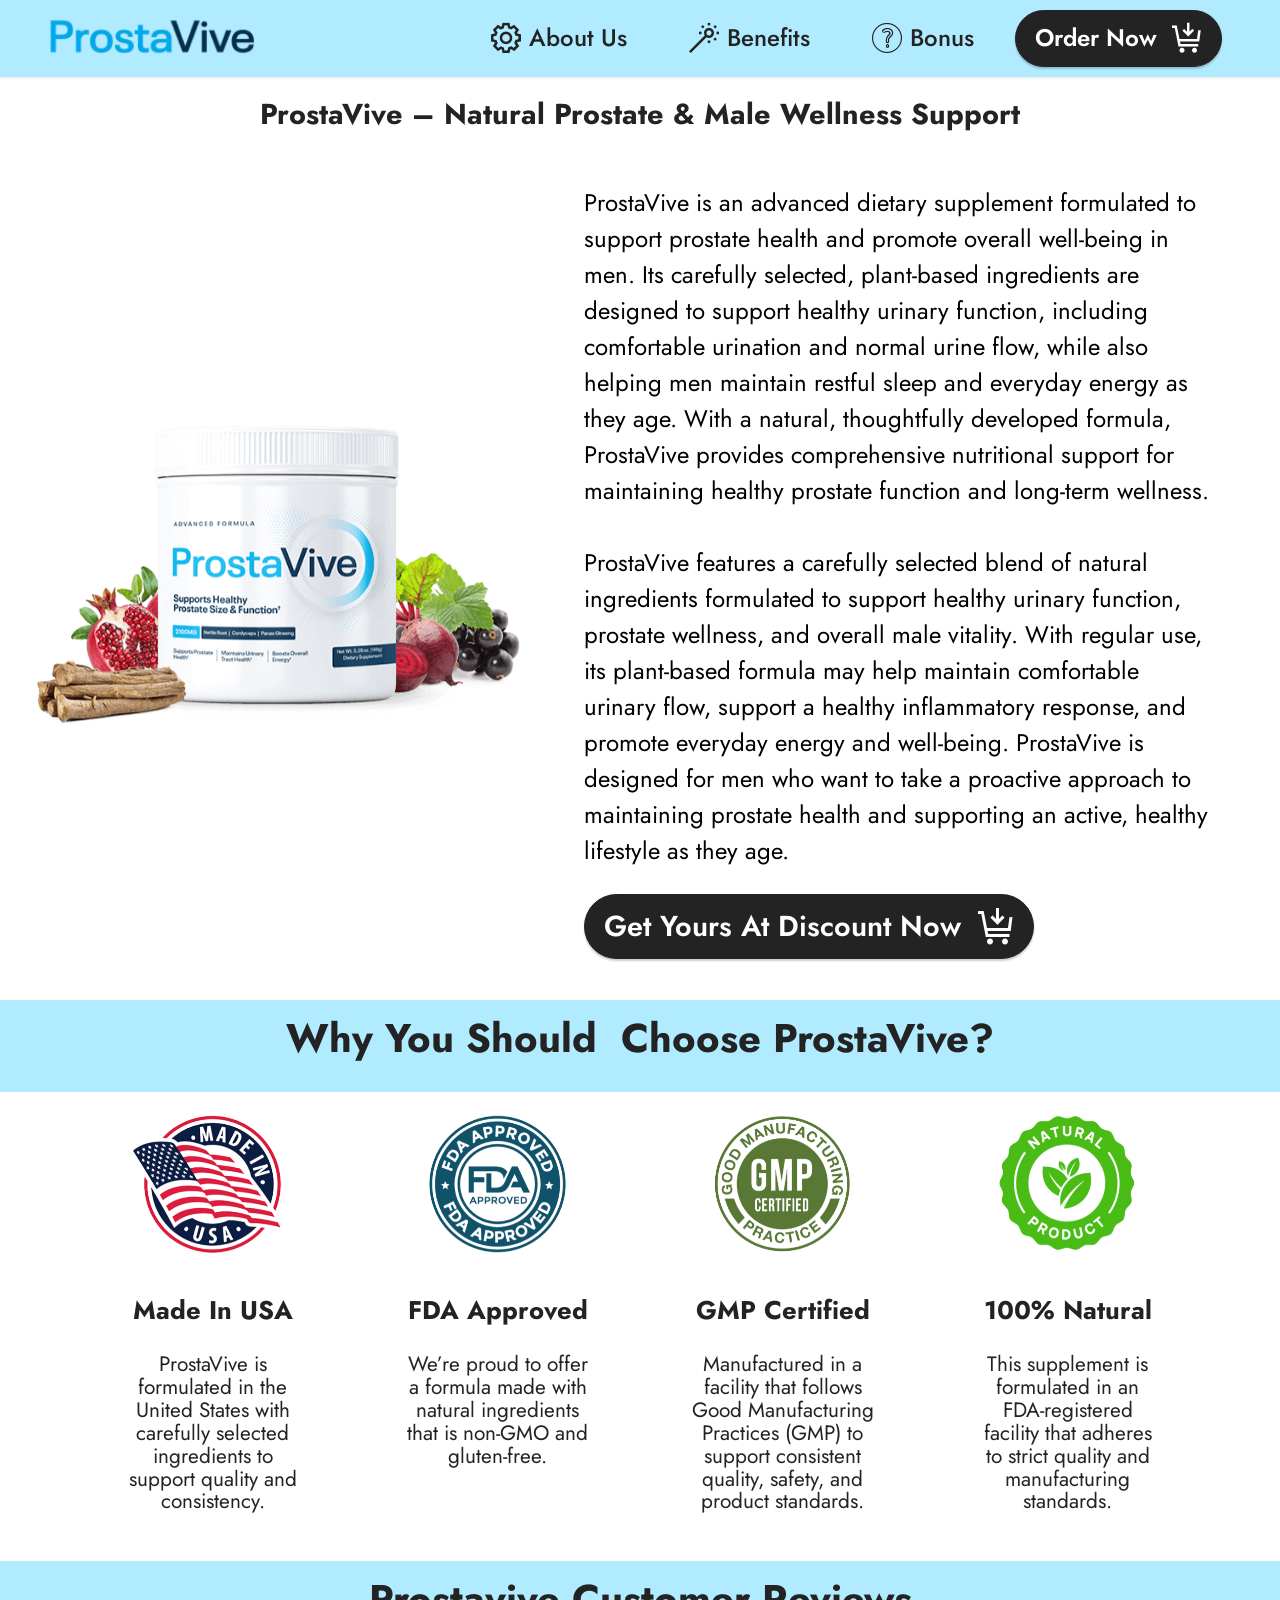
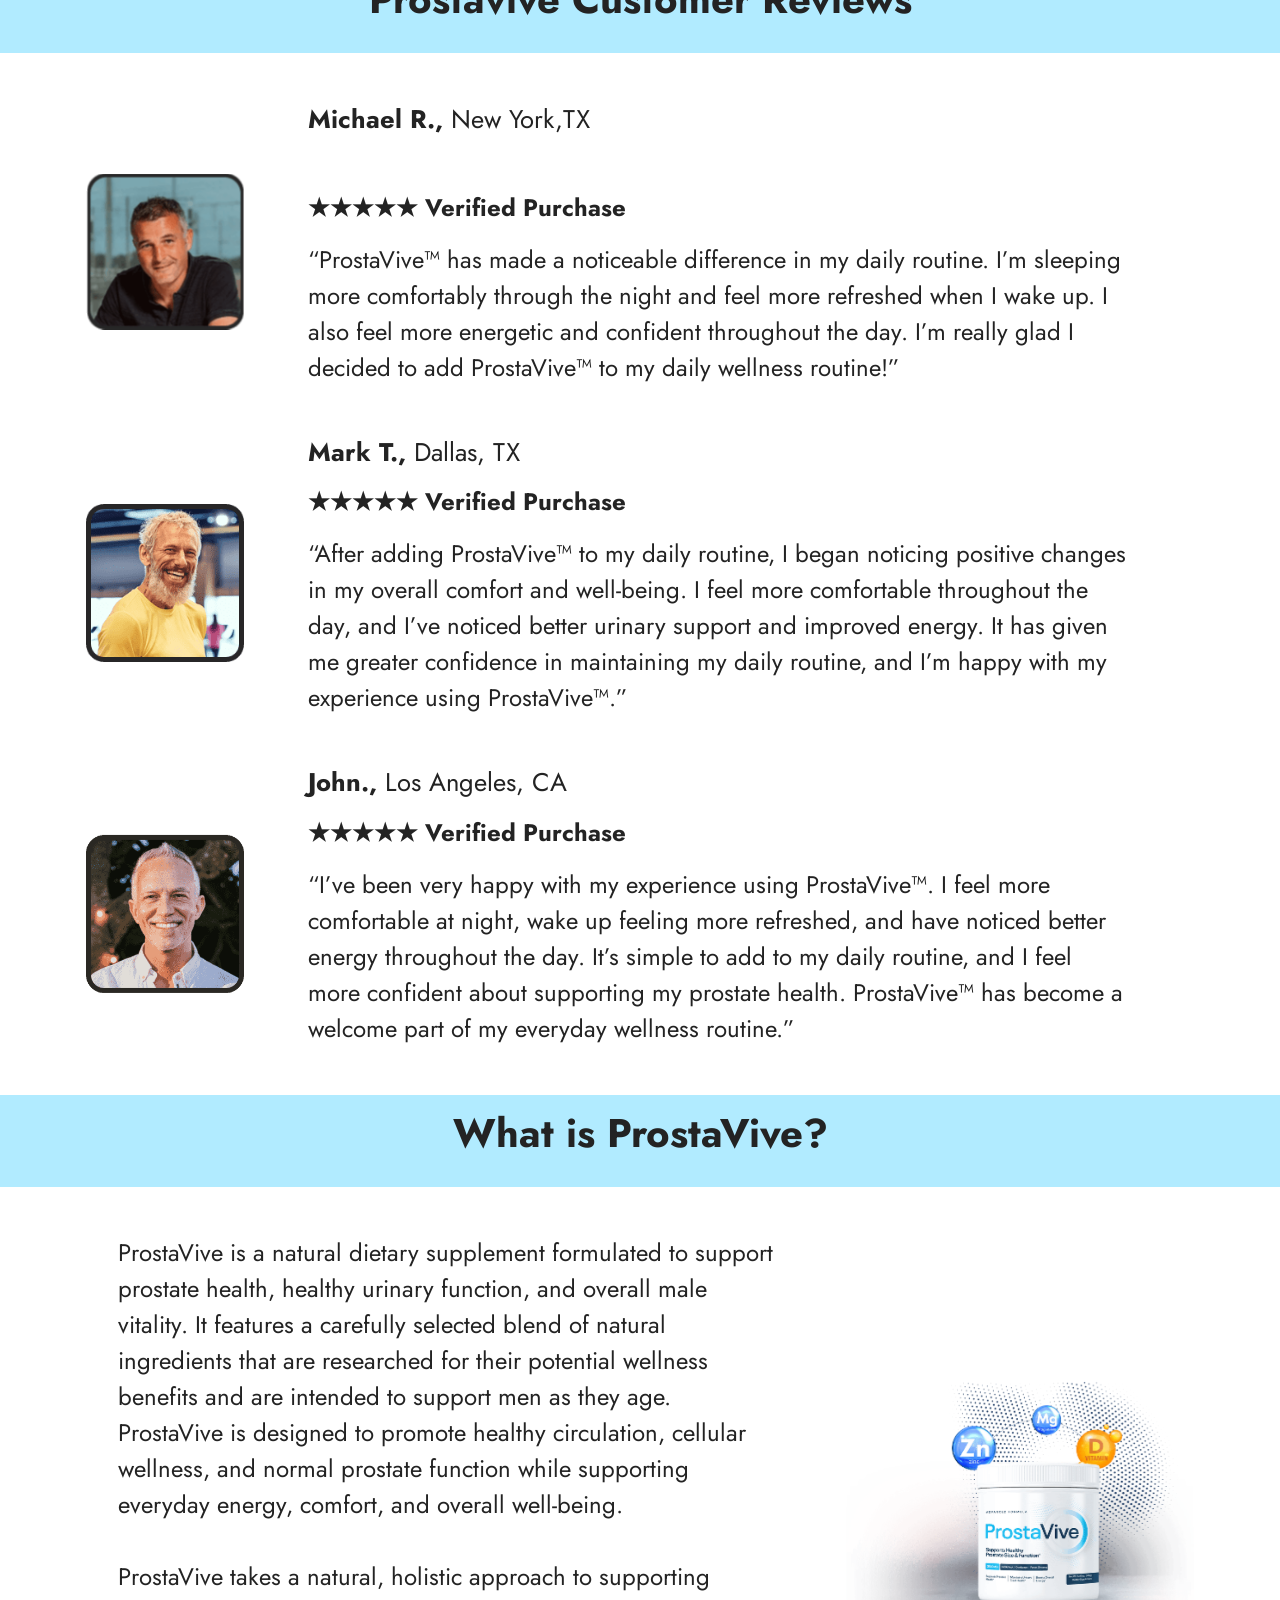
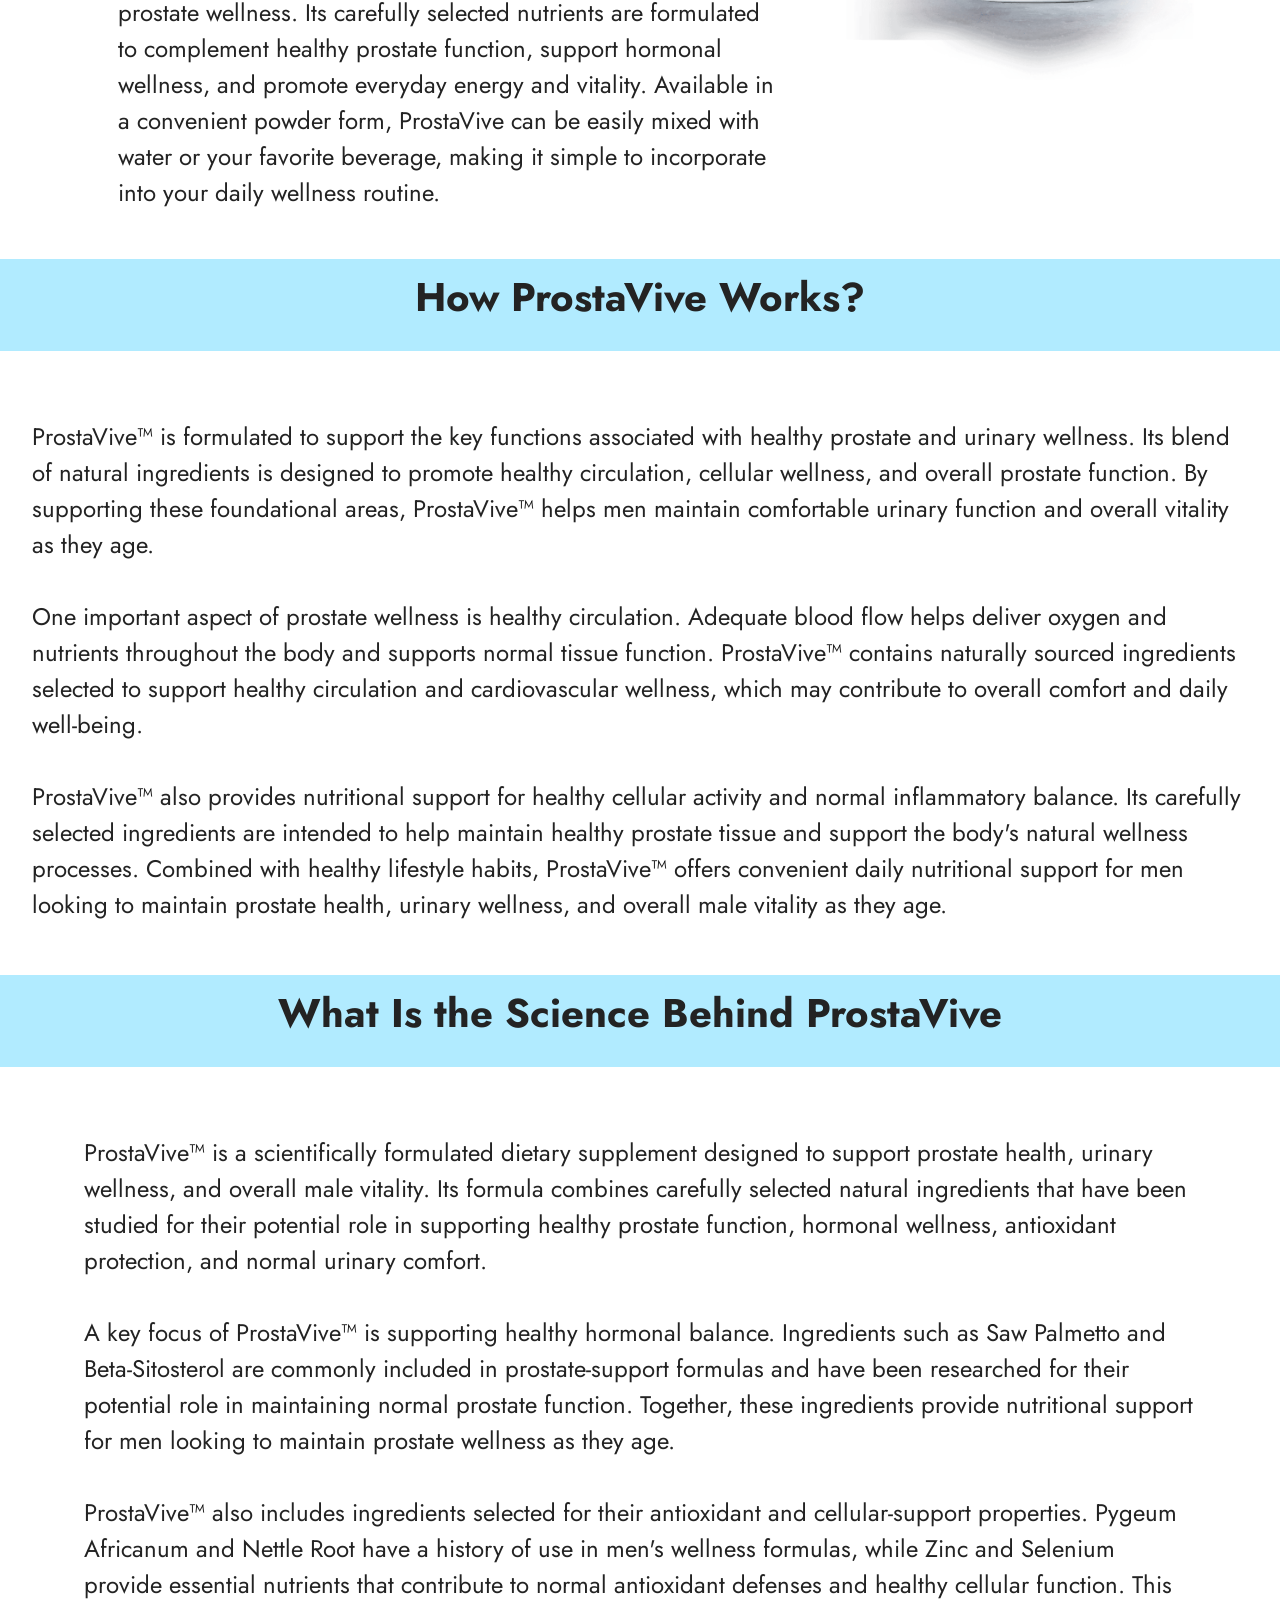
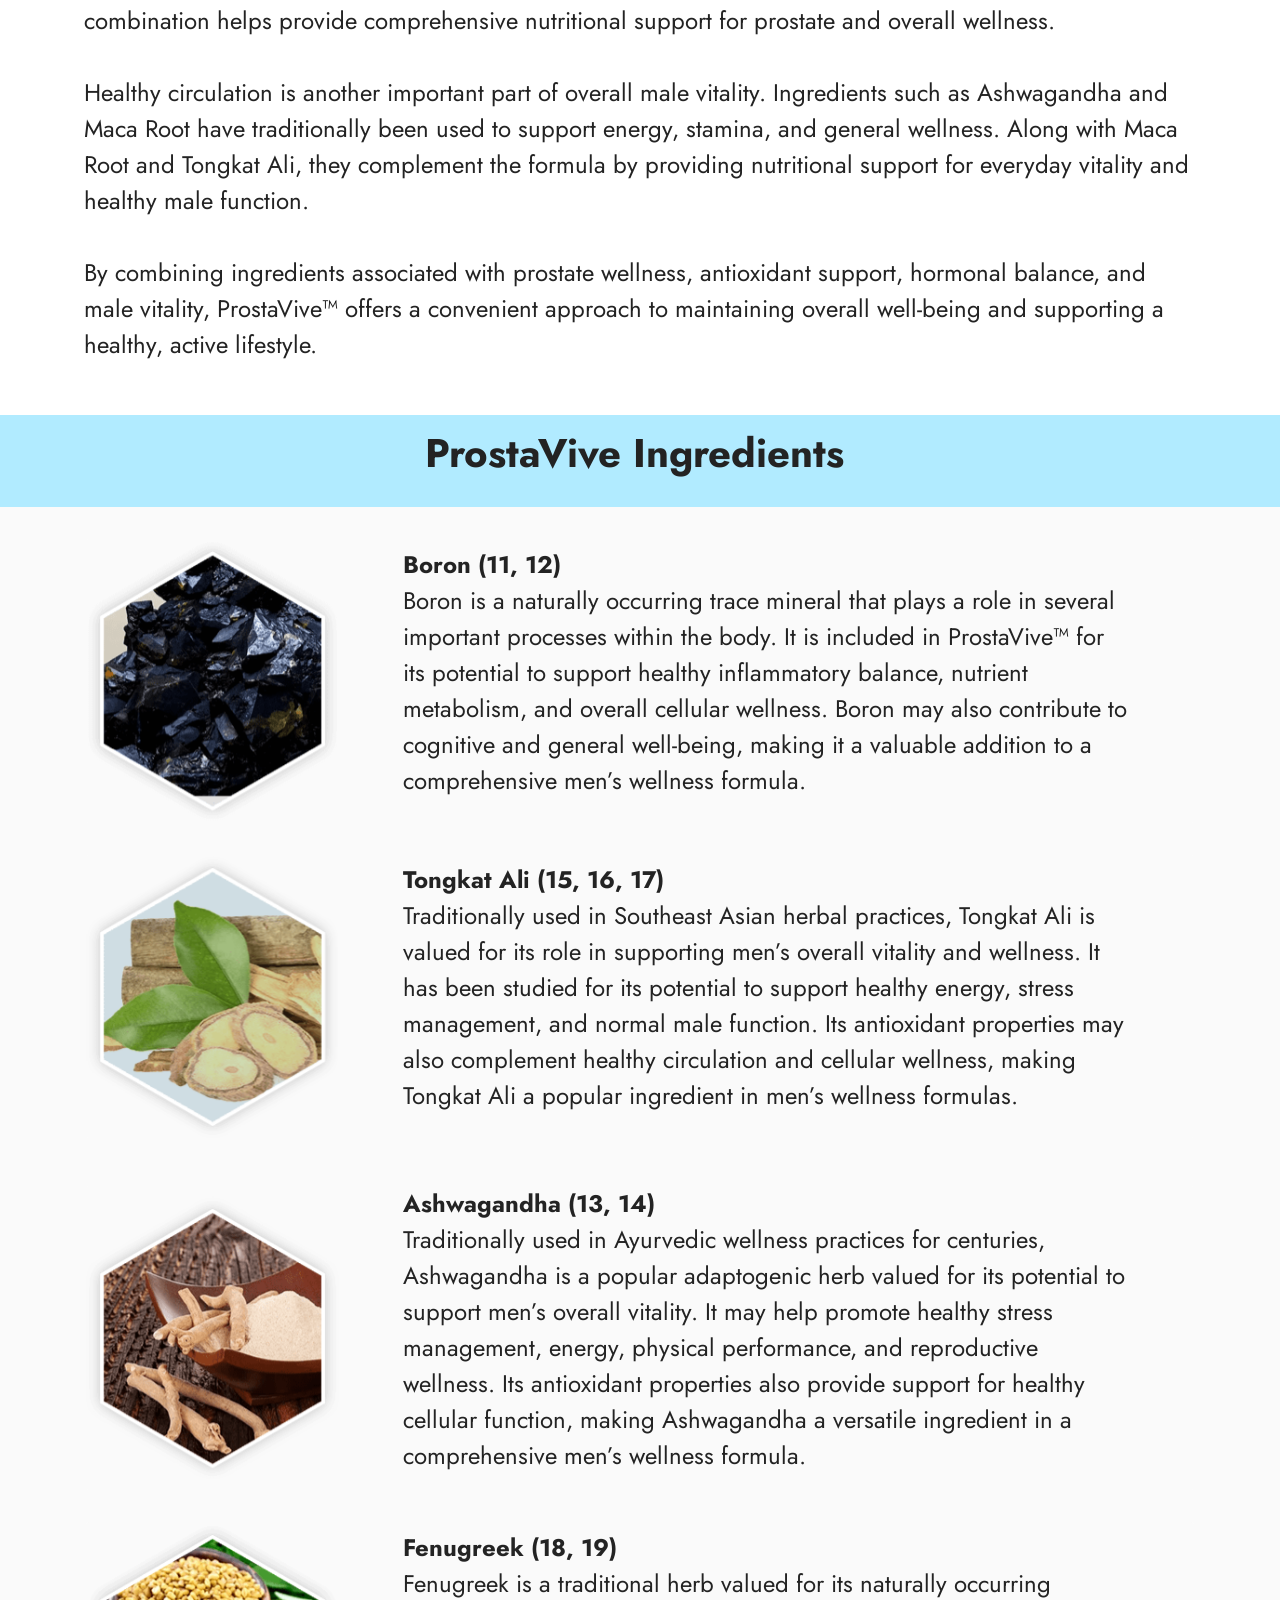
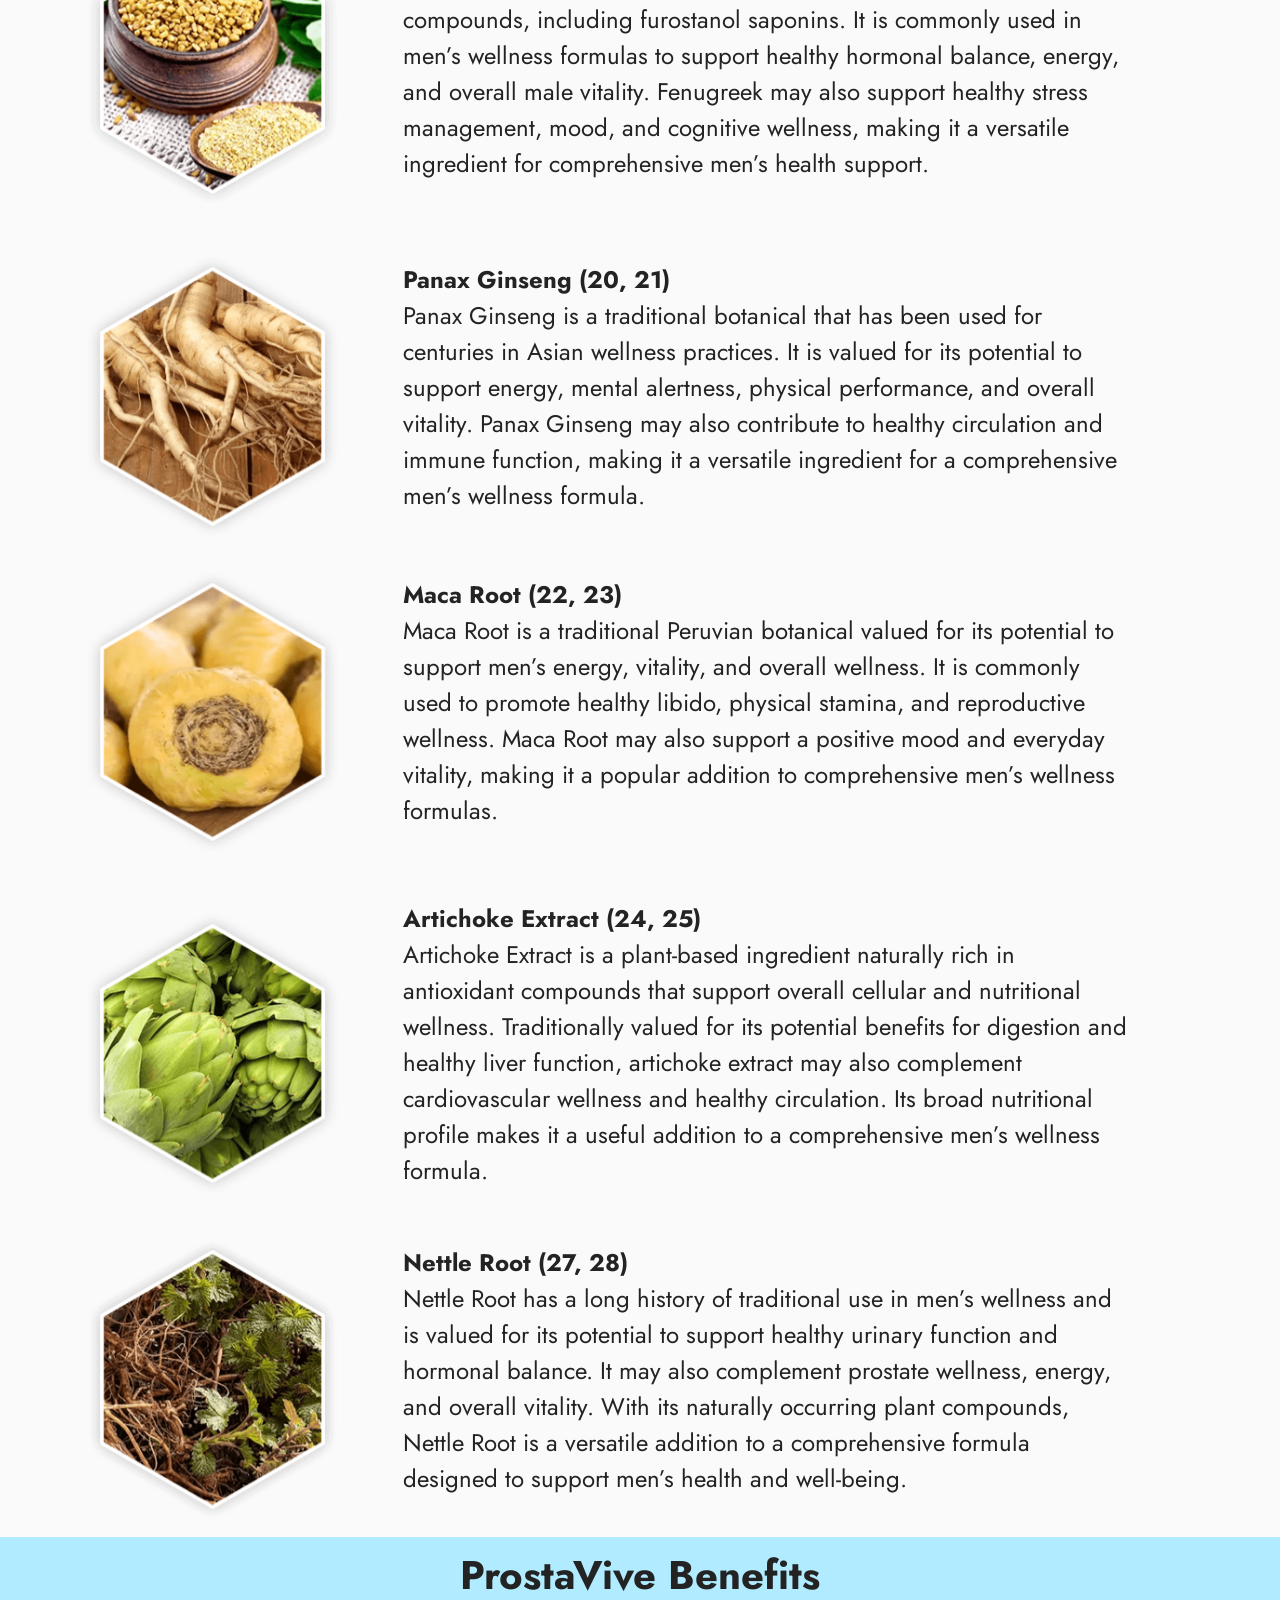
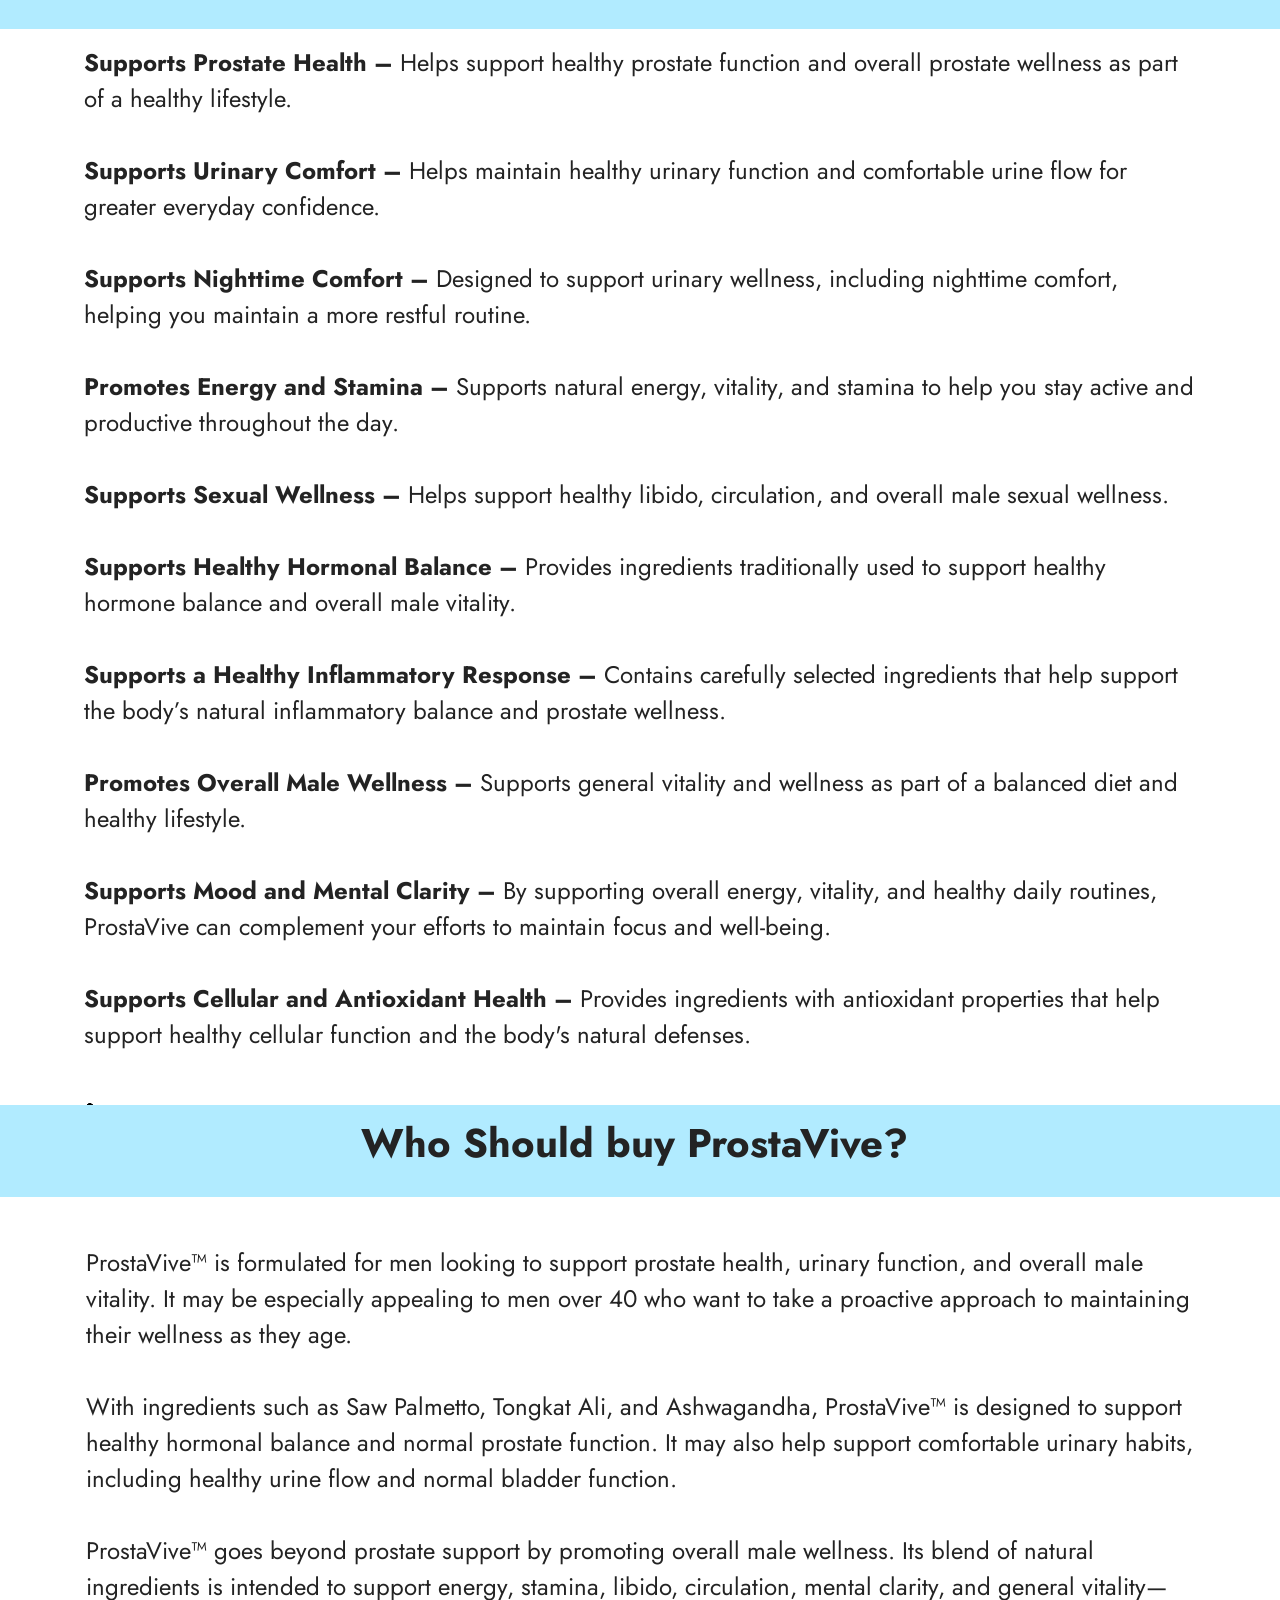
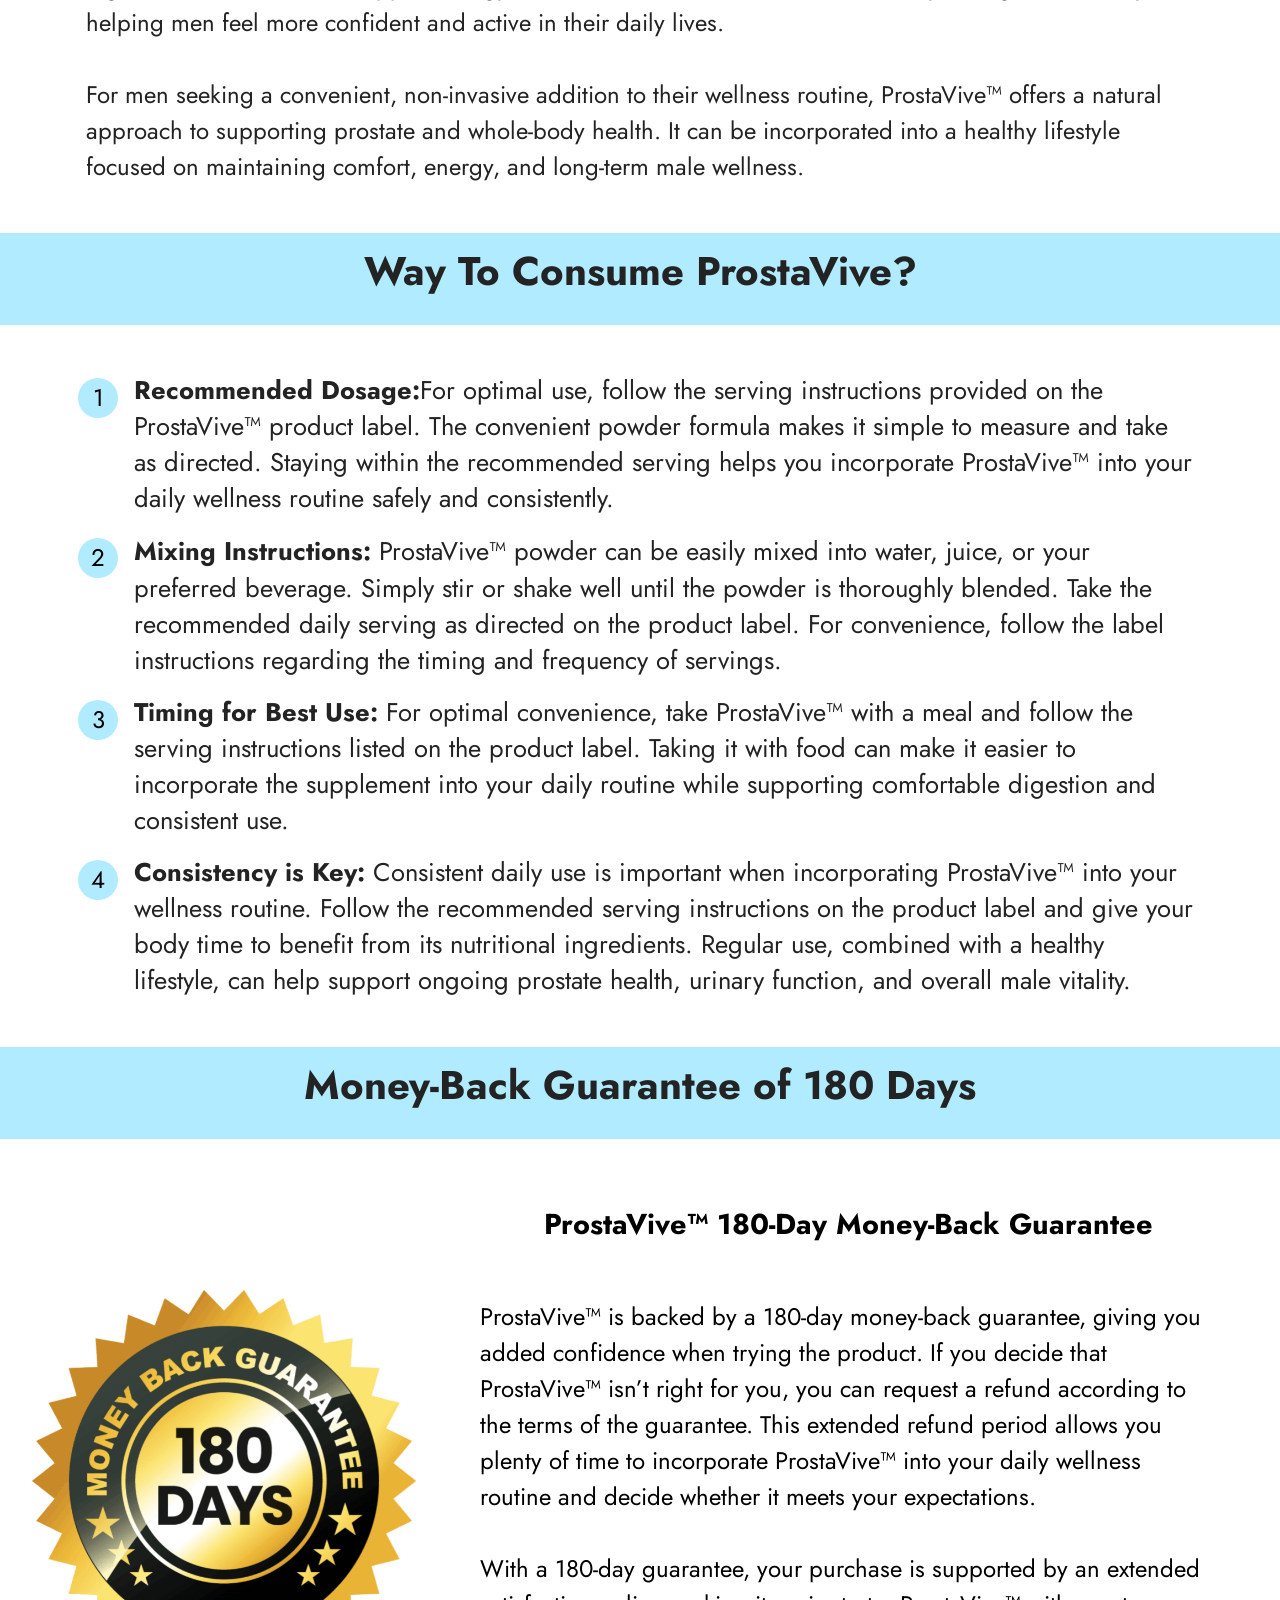
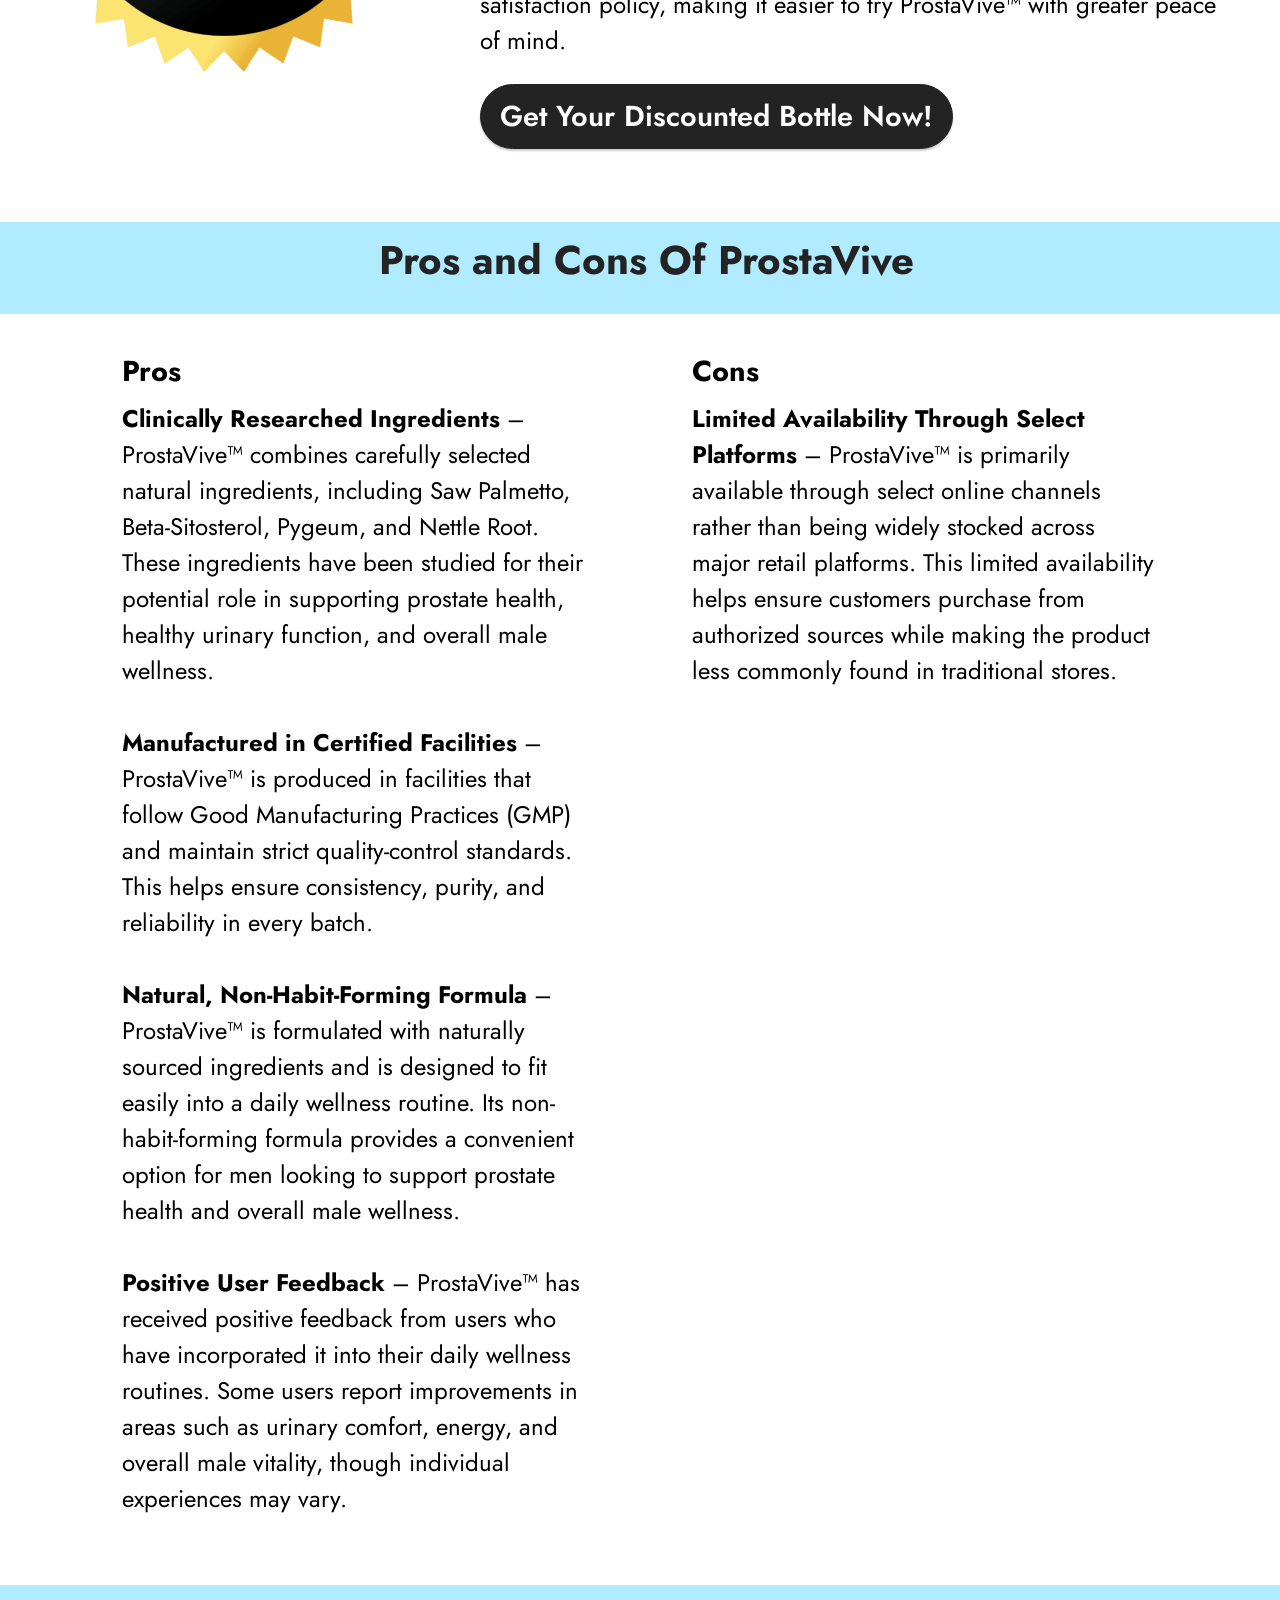
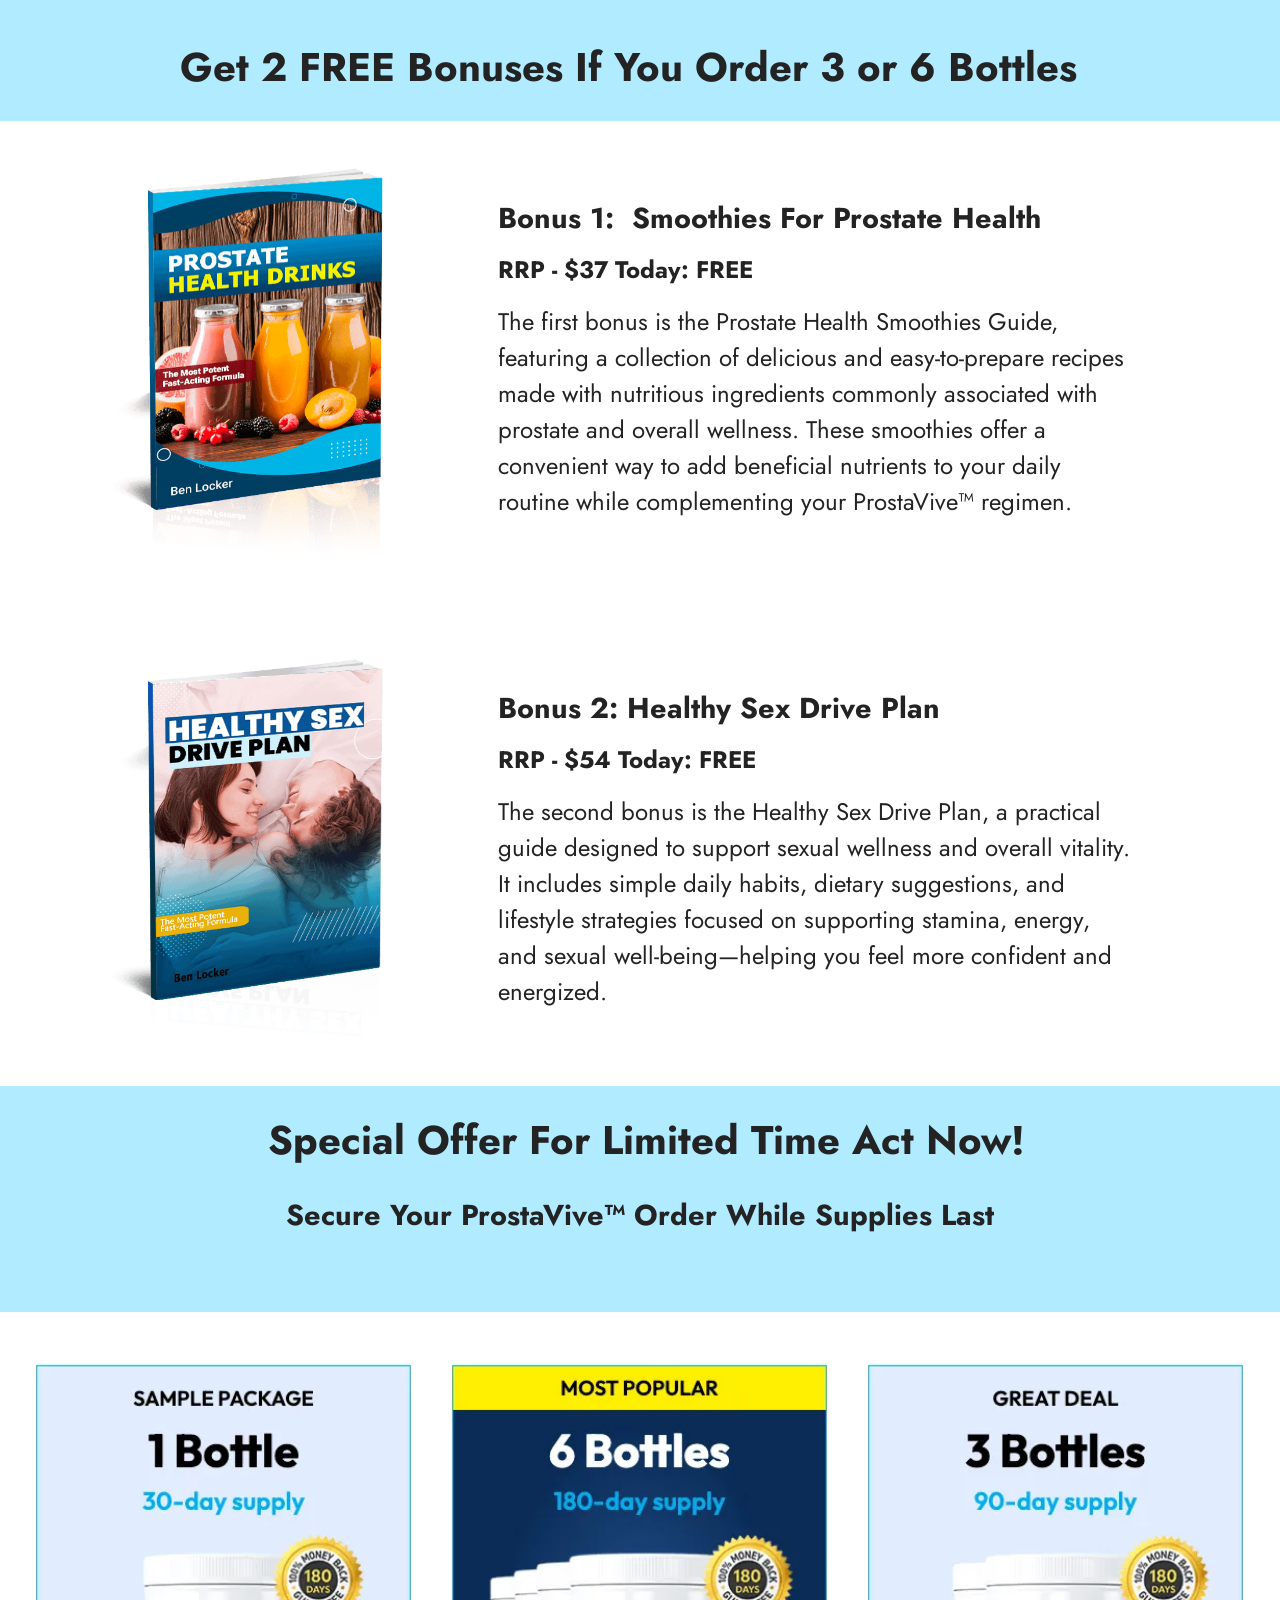
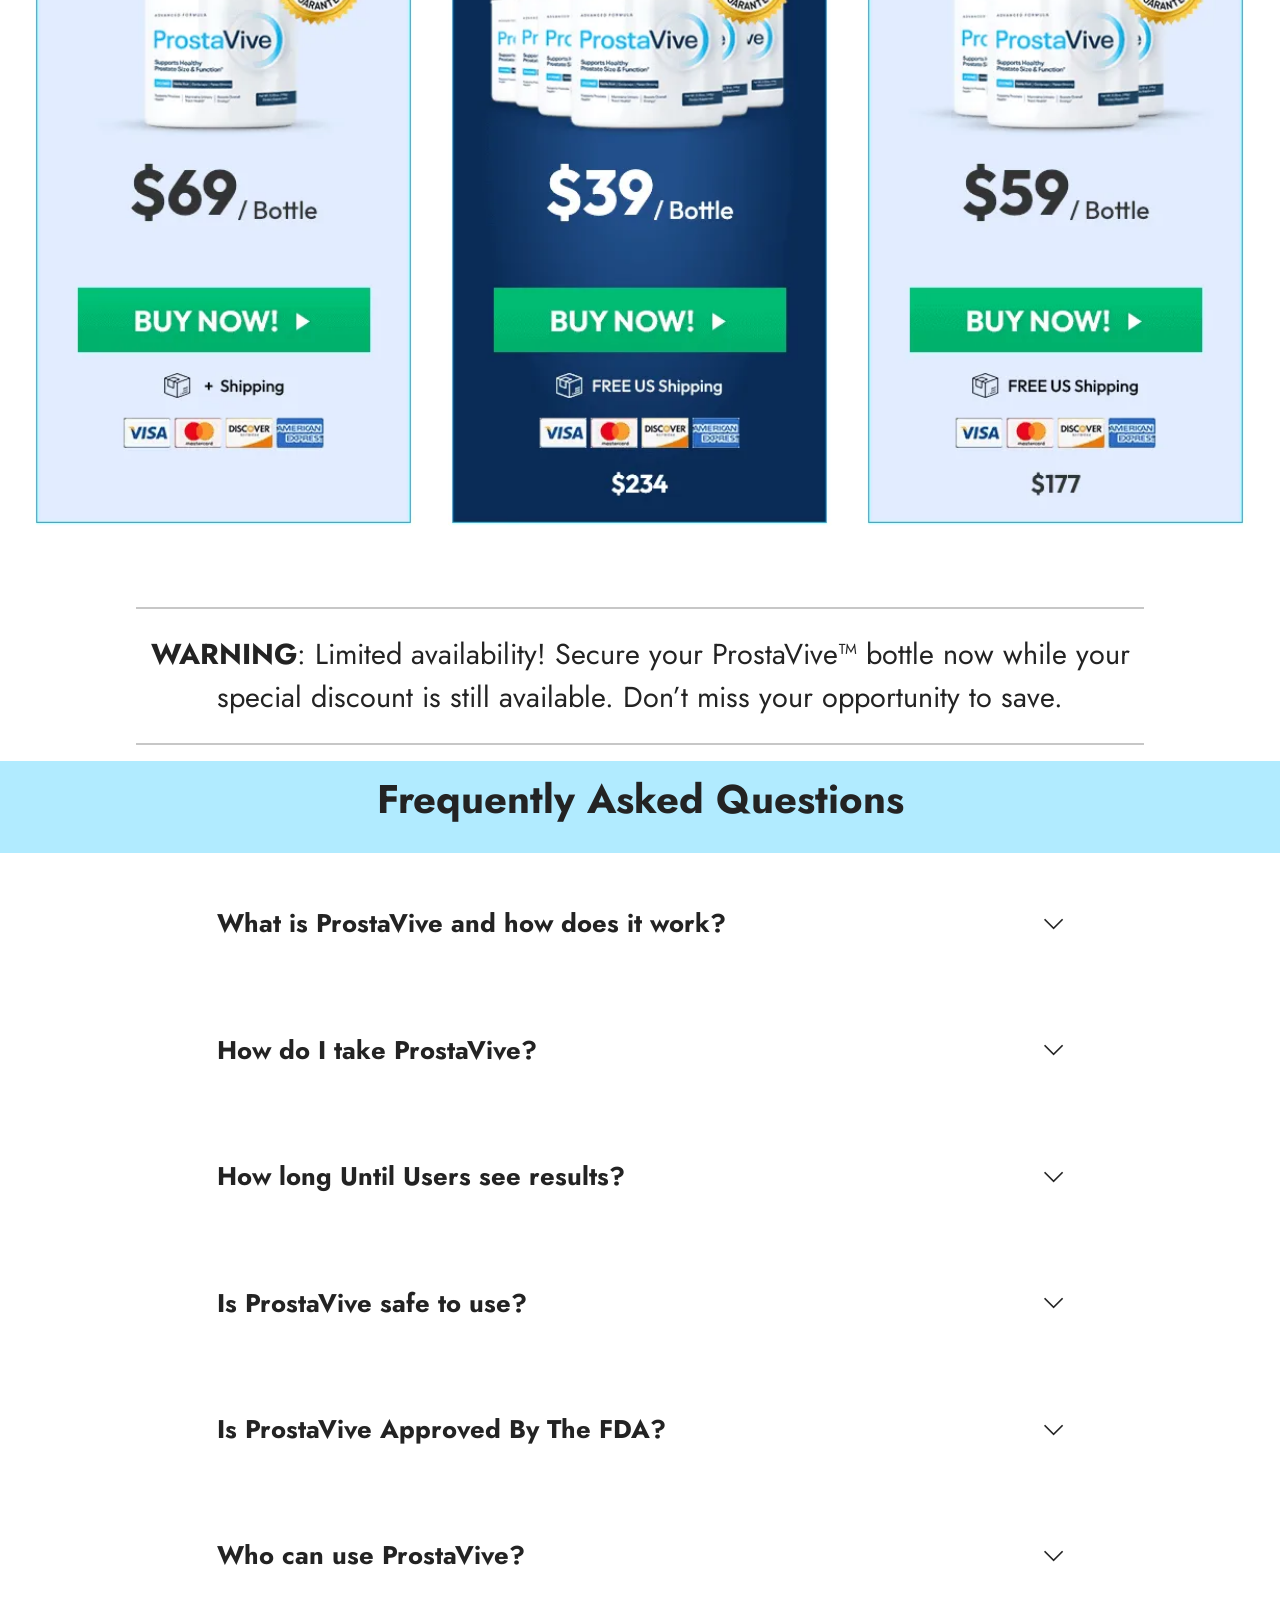
==== index.html @ 0f174936 "Update index.html" ====
<!DOCTYPE html>
<html  >
<head>
  <!-- Site made with Mobirise Website Builder v6.1.12, https://mobirise.com -->
  <meta charset="UTF-8">
  <meta http-equiv="X-UA-Compatible" content="IE=edge">
  <meta name="generator" content="Mobirise v6.1.12, mobirise.com">
  <meta name="twitter:card" content="summary_large_image"/>
  <meta name="twitter:image:src" content="assets/images/index-meta.png">
  <meta property="og:image" content="assets/images/index-meta.png">
  <meta name="twitter:title" content="Buy ProstaVive – Official Website, Price & Offer">
  <meta name="viewport" content="width=device-width, initial-scale=1, minimum-scale=1">
  <link rel="shortcut icon" href="assets/images/product12-809x693201-128x110.png" type="image/x-icon">
  <meta name="description" content="ProstaVive™ official website. Learn about ProstaVive, check the latest price, special offers, and how to order online securely.
">
  
  
  <title>"Buy ProstaVive – Official Website, Price & Offer"</title>
  <link rel="stylesheet" href="assets/web/assets/mobirise-icons2/mobirise2.css">
  <link rel="stylesheet" href="assets/web/assets/mobirise-icons/mobirise-icons.css">
  <link rel="stylesheet" href="assets/bootstrap/css/bootstrap.min.css">
  <link rel="stylesheet" href="assets/animatecss/animate.css">
  <link rel="stylesheet" href="assets/dropdown/css/style.css">
  <link rel="stylesheet" href="assets/socicon/css/styles.css">
  <link rel="stylesheet" href="assets/theme/css/style.css">
  <link rel="preload" href="https://fonts.googleapis.com/css?family=Jost:100,200,300,400,500,600,700,800,900,100i,200i,300i,400i,500i,600i,700i,800i,900i&display=swap" as="style" onload="this.onload=null;this.rel='stylesheet'">
  <noscript><link rel="stylesheet" href="https://fonts.googleapis.com/css?family=Jost:100,200,300,400,500,600,700,800,900,100i,200i,300i,400i,500i,600i,700i,800i,900i&display=swap"></noscript>
  <link rel="preload" as="style" href="assets/mobirise/css/mbr-additional.css?v=mV1SrF"><link rel="stylesheet" href="assets/mobirise/css/mbr-additional.css?v=mV1SrF" type="text/css">

  
  
  
</head>
<body>
  
  <section data-bs-version="5.1" class="menu menu1 cid-tLZhHS3VQE" once="menu" id="menu1-39">
    

    <nav class="navbar navbar-dropdown navbar-expand-lg">
        <div class="container-fluid">
            <div class="navbar-brand">
                <span class="navbar-logo">
                    
                        <a href="https://709307f1n06vftac084h366rbu.hop.clickbank.net/?&traffic_source=website&extclid=abhi135 "><img src="assets/images/logo-pv201-198x46.png" alt="Prostavive" style="height: 3rem;"></a>
                    
                </span>
                
            </div>
            <button class="navbar-toggler" type="button" data-toggle="collapse" data-bs-toggle="collapse" data-target="#navbarSupportedContent" data-bs-target="#navbarSupportedContent" aria-controls="navbarNavAltMarkup" aria-expanded="false" aria-label="Toggle navigation">
                <div class="hamburger">
                    <span></span>
                    <span></span>
                    <span></span>
                    <span></span>
                </div>
            </button>
            <div class="collapse navbar-collapse" id="navbarSupportedContent">
                <ul class="navbar-nav nav-dropdown" data-app-modern-menu="true"><li class="nav-item"><a class="nav-link link text-black text-primary display-4" href="index.html#content4-1i"><span class="mobi-mbri mobi-mbri-setting mbr-iconfont mbr-iconfont-btn"></span>
                            About Us</a></li>
                    <li class="nav-item"><a class="nav-link link text-black text-primary display-4" href="index.html#content4-28"><span class="mobi-mbri mobi-mbri-magic-stick mbr-iconfont mbr-iconfont-btn"></span>Benefits</a></li>
                    <li class="nav-item"><a class="nav-link link text-black text-primary display-4" href="index.html#team2-31"><span class="mbri-question mbr-iconfont mbr-iconfont-btn"></span>Bonus</a>
                    </li></ul>
                
                <div class="navbar-buttons mbr-section-btn"><a class="btn btn-black display-4" href="https://709307f1n06vftac084h366rbu.hop.clickbank.net/?&traffic_source=website&extclid=abhi135 "><span class="mobi-mbri mobi-mbri-cart-add mbr-iconfont mbr-iconfont-btn"></span>Order Now&nbsp;</a></div>
            </div>
        </div>
    </nav>
</section>

<section data-bs-version="5.1" class="content4 cid-uxo1n3taqj" id="content4-3u">
    

    
    
    <div class="container">
        <div class="row justify-content-center">
            <div class="title col-md-12 col-lg-12">
                <h3 class="mbr-section-title mbr-fonts-style align-center mb-4 display-5"><strong>ProstaVive – Natural Prostate &amp; Male Wellness Support</strong></h3>
                
                
            </div>
        </div>
    </div>
</section>

<section data-bs-version="5.1" class="header11 cid-tLuPqYs9AI" id="header11-1n">

    

    
    

    <div class="container-fluid">
        <div class="row justify-content-center">
            <div class="col-12 col-md-5 image-wrapper">
                <a href="https://709307f1n06vftac084h366rbu.hop.clickbank.net/?&traffic_source=website&extclid=abhi135 "><img class="w-100" src="assets/images/prostavive-574x354.webp" alt="ProstaVive Buy"></a>
            </div>
            <div class="col-12 col-md">
                <div class="text-wrapper text-center">
                    
                    <p class="mbr-text mbr-fonts-style display-4">ProstaVive is an advanced dietary supplement formulated to support prostate health and promote overall well-being in men. Its carefully selected, plant-based ingredients are designed to support healthy urinary function, including comfortable urination and normal urine flow, while also helping men maintain restful sleep and everyday energy as they age. With a natural, thoughtfully developed formula, ProstaVive provides comprehensive nutritional support for maintaining healthy prostate function and long-term wellness.<br><br>ProstaVive features a carefully selected blend of natural ingredients formulated to support healthy urinary function, prostate wellness, and overall male vitality. With regular use, its plant-based formula may help maintain comfortable urinary flow, support a healthy inflammatory response, and promote everyday energy and well-being. ProstaVive is designed for men who want to take a proactive approach to maintaining prostate health and supporting an active, healthy lifestyle as they age.<br></p>
                    <div class="mbr-section-btn mt-3"><a class="btn btn-black display-5" href="https://709307f1n06vftac084h366rbu.hop.clickbank.net/?&traffic_source=website&extclid=abhi135 "><span class="mobi-mbri mobi-mbri-cart-add mbr-iconfont mbr-iconfont-btn"></span>Get Yours At Discount Now&nbsp;</a></div>
                </div>
            </div>
        </div>
    </div>
</section>

<section data-bs-version="5.1" class="content4 cid-tLqit2o876" id="content4-1b">
    

    
    
    <div class="container-fluid">
        <div class="row justify-content-center">
            <div class="title col-md-12 col-lg-12">
                <h3 class="mbr-section-title mbr-fonts-style align-center mb-4 display-2"><strong>Why You Should&nbsp; Choose ProstaVive?</strong></h3>
                
                
            </div>
        </div>
    </div>
</section>

<section data-bs-version="5.1" class="team1 cid-tLujowtRM5" id="team1-1g">
    

    
    
    <div class="container">
        <div class="row justify-content-center">
            
            <div class="col-sm-6 col-lg-3">
                <div class="card-wrap">
                    <div class="image-wrap">
                        <img src="assets/images/made-in-usa-500x300.webp" alt="ProstaVive Buy">
                    </div>
                    <div class="content-wrap">
                        <h5 class="mbr-section-title card-title mbr-fonts-style align-center m-0 display-7">
                            <strong>Made In USA</strong></h5>
                        
                        <p class="card-text mbr-fonts-style align-center display-1"><br>ProstaVive is formulated in the United States with carefully selected ingredients to support quality and consistency.<br></p>
                        
                        
                    </div>
                </div>
            </div>

            <div class="col-sm-6 col-lg-3">
                <div class="card-wrap">
                    <div class="image-wrap">
                        <img src="assets/images/fda-500x300.webp" alt="ProstaVive Buy">
                    </div>
                    <div class="content-wrap">
                        <h5 class="mbr-section-title card-title mbr-fonts-style align-center m-0 display-7"><strong>FDA Approved</strong></h5>
                        
                        <p class="card-text mbr-fonts-style align-center display-1"><br>We’re proud to offer a formula made with natural ingredients that is non-GMO and gluten-free.<br></p>
                        
                        
                    </div>
                </div>
            </div>

            <div class="col-sm-6 col-lg-3">
                <div class="card-wrap">
                    <div class="image-wrap">
                        <img src="assets/images/gmp-certified-500x300.webp" alt="ProstaVive Buy">
                    </div>
                    <div class="content-wrap">
                        <h5 class="mbr-section-title card-title mbr-fonts-style align-center m-0 display-7"><strong>GMP Certified</strong></h5>
                        
                        <p class="card-text mbr-fonts-style align-center display-1"><br>Manufactured in a facility that follows Good Manufacturing Practices (GMP) to support consistent quality, safety, and product standards.<br></p>
                        
                        
                    </div>
                </div>
            </div>

            <div class="col-sm-6 col-lg-3">
                <div class="card-wrap">
                    <div class="image-wrap">
                        <img src="assets/images/natural-product-500x300.webp" alt="ProstaVive Buy">
                    </div>
                    <div class="content-wrap">
                        <h5 class="mbr-section-title card-title mbr-fonts-style align-center m-0 display-7"><strong>100% Natural</strong></h5>
                        
                        <p class="card-text mbr-fonts-style align-center display-1"><br>This supplement is formulated in an FDA-registered facility that adheres to strict quality and manufacturing standards.<br></p>
                        
                        
                    </div>
                </div>
            </div>
        </div>
    </div>
</section>

<section data-bs-version="5.1" class="content4 cid-uZjs0a9Edd" id="content4-4e">
    

    
    
    <div class="container-fluid">
        <div class="row justify-content-center">
            <div class="title col-md-12 col-lg-10">
                <h3 class="mbr-section-title mbr-fonts-style align-center mb-4 display-2"><strong>Prostavive Customer Reviews</strong></h3>
                
                
            </div>
        </div>
    </div>
</section>

<section data-bs-version="5.1" class="team2 cid-uZjs1mJ0U6" xmlns="http://www.w3.org/1999/html" id="team2-4f">
    

    
    
    <div class="container">
        <div class="item features-image">
            <div class="item-wrapper">
                <div class="row align-items-center">
                    <div class="col-12 col-md-2">
                        <div class="image-wrapper">
                            <img src="assets/images/red-boost-reviews-by-brain-b-2-167x165.webp" alt="ProstaVive_Customer_Reviews">
                        </div>
                    </div>
                    <div class="col-12 col-md">
                        <div class="card-box">
                            <h5 class="card-title mbr-fonts-style m-0 mb-3 display-7"><strong>Michael R., </strong>New York,TX<div><strong><br></strong></div></h5>
                            <h6 class="card-subtitle mbr-fonts-style mb-3 display-4"><strong>★★★★★ Verified Purchase</strong></h6>
                            <p class="mbr-text mbr-fonts-style display-4">“ProstaVive™ has made a noticeable difference in my daily routine. I’m sleeping more comfortably through the night and feel more refreshed when I wake up. I also feel more energetic and confident throughout the day. I’m really glad I decided to add ProstaVive™ to my daily wellness routine!”<br></p>
                            
                        </div>
                    </div>
                </div>
            </div>
        </div>
        <div class="item features-image">
            <div class="item-wrapper">
                <div class="row align-items-center">
                    <div class="col-12 col-md-2">
                        <div class="image-wrapper">
                            <a href="https://7ece9gn7x7sxb6dovc2d8afx7p.hop.clickbank.net/"><img src="assets/images/prostavive-customer-reviews-192x192.webp" alt="ProstaVive_Customer_Reviews_1"></a>
                        </div>
                    </div>
                    <div class="col-12 col-md">
                        <div class="card-box">
                            <h5 class="card-title mbr-fonts-style m-0 mb-3 display-7"><strong>Mark T., </strong>Dallas, TX&nbsp;</h5>
                            <h6 class="card-subtitle mbr-fonts-style mb-3 display-4"><strong>★★★★★ Verified Purchase</strong></h6>
                            <p class="mbr-text mbr-fonts-style display-4">“After adding ProstaVive™ to my daily routine, I began noticing positive changes in my overall comfort and well-being. I feel more comfortable throughout the day, and I’ve noticed better urinary support and improved energy. It has given me greater confidence in maintaining my daily routine, and I’m happy with my experience using ProstaVive™.”<br></p>
                            
                        </div>
                    </div>
                </div>
            </div>
        </div>
        <div class="item features-image">
            <div class="item-wrapper">
                <div class="row align-items-center">
                    <div class="col-12 col-md-2">
                        <div class="image-wrapper">
                            <img src="assets/images/prostavive-reviews-288x288.webp" alt="ProstaVive_Customer_Reviews3">
                        </div>
                    </div>
                    <div class="col-12 col-md">
                        <div class="card-box">
                            <h5 class="card-title mbr-fonts-style m-0 mb-3 display-7"><strong>John., </strong>Los Angeles, CA</h5>
                            <h6 class="card-subtitle mbr-fonts-style mb-3 display-4"><div><strong>★★★★★ Verified Purchase</strong></div></h6>
                            <p class="mbr-text mbr-fonts-style display-4">“I’ve been very happy with my experience using ProstaVive™. I feel more comfortable at night, wake up feeling more refreshed, and have noticed better energy throughout the day. It’s simple to add to my daily routine, and I feel more confident about supporting my prostate health. ProstaVive™ has become a welcome part of my everyday wellness routine.”<br></p>
                            
                        </div>
                    </div>
                </div>
            </div>
        </div>
    </div>
</section>

<section data-bs-version="5.1" class="content4 cid-tLulPUuKfr" id="content4-1i">
    

    
    
    <div class="container-fluid">
        <div class="row justify-content-center">
            <div class="title col-md-12 col-lg-10">
                <h3 class="mbr-section-title mbr-fonts-style align-center mb-4 display-2"><strong>What is ProstaVive?</strong></h3>
                
                
            </div>
        </div>
    </div>
</section>

<section data-bs-version="5.1" class="image2 cid-uxpgHzBnbg" id="image2-3v">
    

    
    

    <div class="container">
        <div class="row align-items-center">
            <div class="col-12 col-lg-4">
                <div class="image-wrapper">
                    <a href="https://709307f1n06vftac084h366rbu.hop.clickbank.net/?&traffic_source=website&extclid=abhi135 "><img src="assets/images/product12-809x693.png" alt="ProstaVive Buy"></a>
                    
                </div>
            </div>
            <div class="col-12 col-lg">
                <div class="text-wrapper">
                    
                    <p class="mbr-text mbr-fonts-style display-4">ProstaVive is a natural dietary supplement formulated to support prostate health, healthy urinary function, and overall male vitality. It features a carefully selected blend of natural ingredients that are researched for their potential wellness benefits and are intended to support men as they age. ProstaVive is designed to promote healthy circulation, cellular wellness, and normal prostate function while supporting everyday energy, comfort, and overall well-being.<br><br>ProstaVive takes a natural, holistic approach to supporting prostate wellness. Its carefully selected nutrients are formulated to complement healthy prostate function, support hormonal wellness, and promote everyday energy and vitality. Available in a convenient powder form, ProstaVive can be easily mixed with water or your favorite beverage, making it simple to incorporate into your daily wellness routine.<br></p>
                </div>
            </div>
        </div>
    </div>
</section>

<section data-bs-version="5.1" class="content4 cid-tLuTpvXGyO" id="content4-1o">
    

    
    
    <div class="container-fluid">
        <div class="row justify-content-center">
            <div class="title col-md-12 col-lg-10">
                <h3 class="mbr-section-title mbr-fonts-style align-center mb-4 display-2"><strong>How ProstaVive Works?</strong></h3>
                
                
            </div>
        </div>
    </div>
</section>

<section data-bs-version="5.1" class="content5 cid-tLuTTTP8Zb" id="content5-1p">
    
    <div class="container-fluid">
        <div class="row justify-content-center">
            <div class="col-md-12 col-lg-12">
                
                
                <p class="mbr-text mbr-fonts-style display-4"><br>ProstaVive™ is formulated to support the key functions associated with healthy prostate and urinary wellness. Its blend of natural ingredients is designed to promote healthy circulation, cellular wellness, and overall prostate function. By supporting these foundational areas, ProstaVive™ helps men maintain comfortable urinary function and overall vitality as they age.<br><br>One important aspect of prostate wellness is healthy circulation. Adequate blood flow helps deliver oxygen and nutrients throughout the body and supports normal tissue function. ProstaVive™ contains naturally sourced ingredients selected to support healthy circulation and cardiovascular wellness, which may contribute to overall comfort and daily well-being.<br><br>ProstaVive™ also provides nutritional support for healthy cellular activity and normal inflammatory balance. Its carefully selected ingredients are intended to help maintain healthy prostate tissue and support the body's natural wellness processes. Combined with healthy lifestyle habits, ProstaVive™ offers convenient daily nutritional support for men looking to maintain prostate health, urinary wellness, and overall male vitality as they age.<br><br></p>
            </div>
        </div>
    </div>
</section>

<section data-bs-version="5.1" class="content4 cid-udG0UqvQqV" id="content4-3s">
    

    
    
    <div class="container-fluid">
        <div class="row justify-content-center">
            <div class="title col-md-12 col-lg-10">
                <h3 class="mbr-section-title mbr-fonts-style align-center mb-4 display-2"><strong>What Is the Science Behind ProstaVive</strong></h3>
                
                
            </div>
        </div>
    </div>
</section>

<section data-bs-version="5.1" class="content5 cid-udG0WIx7bt" id="content5-3t">
    
    <div class="container-fluid">
        <div class="row justify-content-center">
            <div class="col-md-12 col-lg-11">
                
                
                <p class="mbr-text mbr-fonts-style display-4"><br>ProstaVive™ is a scientifically formulated dietary supplement designed to support prostate health, urinary wellness, and overall male vitality. Its formula combines carefully selected natural ingredients that have been studied for their potential role in supporting healthy prostate function, hormonal wellness, antioxidant protection, and normal urinary comfort.<br><br>A key focus of ProstaVive™ is supporting healthy hormonal balance. Ingredients such as Saw Palmetto and Beta-Sitosterol are commonly included in prostate-support formulas and have been researched for their potential role in maintaining normal prostate function. Together, these ingredients provide nutritional support for men looking to maintain prostate wellness as they age.<br><br>ProstaVive™ also includes ingredients selected for their antioxidant and cellular-support properties. Pygeum Africanum and Nettle Root have a history of use in men's wellness formulas, while Zinc and Selenium provide essential nutrients that contribute to normal antioxidant defenses and healthy cellular function. This combination helps provide comprehensive nutritional support for prostate and overall wellness.<br><br>Healthy circulation is another important part of overall male vitality. Ingredients such as Ashwagandha and Maca Root have traditionally been used to support energy, stamina, and general wellness. Along with Maca Root and Tongkat Ali, they complement the formula by providing nutritional support for everyday vitality and healthy male function.<br><br>By combining ingredients associated with prostate wellness, antioxidant support, hormonal balance, and male vitality, ProstaVive™ offers a convenient approach to maintaining overall well-being and supporting a healthy, active lifestyle.<br><br></p>
            </div>
        </div>
    </div>
</section>

<section data-bs-version="5.1" class="content4 cid-tLvbWzAZVq" id="content4-1x">
    

    
    
    <div class="container-fluid">
        <div class="row justify-content-center">
            <div class="title col-md-12 col-lg-10">
                <h3 class="mbr-section-title mbr-fonts-style align-center mb-4 display-2"><strong>ProstaVive Ingredients&nbsp;</strong></h3>
                
                
            </div>
        </div>
    </div>
</section>

<section data-bs-version="5.1" class="team2 cid-uZjtK0kXGm" xmlns="http://www.w3.org/1999/html" id="team2-4g">
    

    
    
    <div class="container">
        <div class="item features-image">
            <div class="item-wrapper">
                <div class="row align-items-center">
                    <div class="col-12 col-md-3">
                        <div class="image-wrapper">
                            <img src="assets/images/image1-272x305.webp" alt="ProstaVive Buy">
                        </div>
                    </div>
                    <div class="col-12 col-md">
                        <div class="card-box">
                            
                            
                            <p class="mbr-text mbr-fonts-style display-4"><strong>Boron (11, 12)</strong><br>Boron is a naturally occurring trace mineral that plays a role in several important processes within the body. It is included in ProstaVive™ for its potential to support healthy inflammatory balance, nutrient metabolism, and overall cellular wellness. Boron may also contribute to cognitive and general well-being, making it a valuable addition to a comprehensive men’s wellness formula.<br></p>
                            
                        </div>
                    </div>
                </div>
            </div>
        </div>
        <div class="item features-image">
            <div class="item-wrapper">
                <div class="row align-items-center">
                    <div class="col-12 col-md-3">
                        <div class="image-wrapper">
                            <img src="assets/images/image2-272x305.webp" alt=" ProstaVive Buy">
                        </div>
                    </div>
                    <div class="col-12 col-md">
                        <div class="card-box">
                            
                            
                            <p class="mbr-text mbr-fonts-style display-4"><strong>Tongkat Ali (15, 16, 17)</strong><br>Traditionally used in Southeast Asian herbal practices, Tongkat Ali is valued for its role in supporting men’s overall vitality and wellness. It has been studied for its potential to support healthy energy, stress management, and normal male function. Its antioxidant properties may also complement healthy circulation and cellular wellness, making Tongkat Ali a popular ingredient in men’s wellness formulas.<br></p>
                            
                        </div>
                    </div>
                </div>
            </div>
        </div>
        
    </div>
</section>

<section data-bs-version="5.1" class="team2 cid-uZjuyCOC0U" xmlns="http://www.w3.org/1999/html" id="team2-4h">
    

    
    
    <div class="container">
        <div class="item features-image">
            <div class="item-wrapper">
                <div class="row align-items-center">
                    <div class="col-12 col-md-3">
                        <div class="image-wrapper">
                            <img src="assets/images/image3-272x305.webp" alt=" ProstaVive Buy">
                        </div>
                    </div>
                    <div class="col-12 col-md">
                        <div class="card-box">
                            
                            
                            <p class="mbr-text mbr-fonts-style display-4"><strong>Ashwagandha (13, 14)</strong><br>Traditionally used in Ayurvedic wellness practices for centuries, Ashwagandha is a popular adaptogenic herb valued for its potential to support men’s overall vitality. It may help promote healthy stress management, energy, physical performance, and reproductive wellness. Its antioxidant properties also provide support for healthy cellular function, making Ashwagandha a versatile ingredient in a comprehensive men’s wellness formula.<br></p>
                            
                        </div>
                    </div>
                </div>
            </div>
        </div>
        <div class="item features-image">
            <div class="item-wrapper">
                <div class="row align-items-center">
                    <div class="col-12 col-md-3">
                        <div class="image-wrapper">
                            <img src="assets/images/image4-272x305.webp" alt="ProstaVive Buy">
                        </div>
                    </div>
                    <div class="col-12 col-md">
                        <div class="card-box">
                            
                            
                            <p class="mbr-text mbr-fonts-style display-4"><strong>Fenugreek (18, 19)</strong><br>Fenugreek is a traditional herb valued for its naturally occurring compounds, including furostanol saponins. It is commonly used in men’s wellness formulas to support healthy hormonal balance, energy, and overall male vitality. Fenugreek may also support healthy stress management, mood, and cognitive wellness, making it a versatile ingredient for comprehensive men’s health support.<br></p>
                            
                        </div>
                    </div>
                </div>
            </div>
        </div>
        
    </div>
</section>

<section data-bs-version="5.1" class="team2 cid-uZjuzmL7Gn" xmlns="http://www.w3.org/1999/html" id="team2-4i">
    

    
    
    <div class="container">
        <div class="item features-image">
            <div class="item-wrapper">
                <div class="row align-items-center">
                    <div class="col-12 col-md-3">
                        <div class="image-wrapper">
                            <img src="assets/images/image5-272x305.webp" alt="ProstaVive Buy">
                        </div>
                    </div>
                    <div class="col-12 col-md">
                        <div class="card-box">
                            
                            
                            <p class="mbr-text mbr-fonts-style display-4"><strong>Panax Ginseng (20, 21)</strong><br>Panax Ginseng is a traditional botanical that has been used for centuries in Asian wellness practices. It is valued for its potential to support energy, mental alertness, physical performance, and overall vitality. Panax Ginseng may also contribute to healthy circulation and immune function, making it a versatile ingredient for a comprehensive men’s wellness formula.<br></p>
                            
                        </div>
                    </div>
                </div>
            </div>
        </div>
        <div class="item features-image">
            <div class="item-wrapper">
                <div class="row align-items-center">
                    <div class="col-12 col-md-3">
                        <div class="image-wrapper">
                            <img src="assets/images/image6-272x305.webp" alt="ProstaVive Buy">
                        </div>
                    </div>
                    <div class="col-12 col-md">
                        <div class="card-box">
                            
                            
                            <p class="mbr-text mbr-fonts-style display-4"><strong>Maca Root (22, 23)</strong><br>Maca Root is a traditional Peruvian botanical valued for its potential to support men’s energy, vitality, and overall wellness. It is commonly used to promote healthy libido, physical stamina, and reproductive wellness. Maca Root may also support a positive mood and everyday vitality, making it a popular addition to comprehensive men’s wellness formulas.<br></p>
                            
                        </div>
                    </div>
                </div>
            </div>
        </div>
        
    </div>
</section>

<section data-bs-version="5.1" class="team2 cid-uZjvuQyn1C" xmlns="http://www.w3.org/1999/html" id="team2-4j">
    

    
    
    <div class="container">
        <div class="item features-image">
            <div class="item-wrapper">
                <div class="row align-items-center">
                    <div class="col-12 col-md-3">
                        <div class="image-wrapper">
                            <img src="assets/images/image7-272x305.webp" alt="ProstaVive Buy">
                        </div>
                    </div>
                    <div class="col-12 col-md">
                        <div class="card-box">
                            
                            
                            <p class="mbr-text mbr-fonts-style display-4"><strong>Artichoke Extract (24, 25)</strong><br>Artichoke Extract is a plant-based ingredient naturally rich in antioxidant compounds that support overall cellular and nutritional wellness. Traditionally valued for its potential benefits for digestion and healthy liver function, artichoke extract may also complement cardiovascular wellness and healthy circulation. Its broad nutritional profile makes it a useful addition to a comprehensive men’s wellness formula.<br></p>
                            
                        </div>
                    </div>
                </div>
            </div>
        </div>
        <div class="item features-image">
            <div class="item-wrapper">
                <div class="row align-items-center">
                    <div class="col-12 col-md-3">
                        <div class="image-wrapper">
                            <img src="assets/images/image8-272x305.webp" alt="ProstaVive Buy">
                        </div>
                    </div>
                    <div class="col-12 col-md">
                        <div class="card-box">
                            
                            
                            <p class="mbr-text mbr-fonts-style display-4"><strong>Nettle Root (27, 28)</strong><br>Nettle Root has a long history of traditional use in men’s wellness and is valued for its potential to support healthy urinary function and hormonal balance. It may also complement prostate wellness, energy, and overall vitality. With its naturally occurring plant compounds, Nettle Root is a versatile addition to a comprehensive formula designed to support men’s health and well-being.<br></p>
                            
                        </div>
                    </div>
                </div>
            </div>
        </div>
        
    </div>
</section>

<section data-bs-version="5.1" class="content4 cid-tLvNdJMoKN" id="content4-28">
    

    
    
    <div class="container-fluid">
        <div class="row justify-content-center">
            <div class="title col-md-12 col-lg-10">
                <h3 class="mbr-section-title mbr-fonts-style align-center mb-4 display-2"><strong>ProstaVive Benefits</strong></h3>
                
                
            </div>
        </div>
    </div>
</section>

<section data-bs-version="5.1" class="content8 cid-tLvpqnNtYN" id="content8-22">
    
    <div class="container-fluid">
        <div class="row justify-content-center">
            <div class="counter-container col-md-12 col-lg-11">
                
                <div class="mbr-text mbr-fonts-style display-4">
                    <div><strong style="font-size: 1.5rem;">Supports Prostate Health –</strong><span style="font-size: 1.5rem;"> Helps support healthy prostate function and overall prostate wellness as part of a healthy lifestyle.</span></div><div><strong style="font-size: 1.5rem;"><br></strong></div><div><strong style="font-size: 1.5rem;">Supports Urinary Comfort –</strong><span style="font-size: 1.5rem;"> Helps maintain healthy urinary function and comfortable urine flow for greater everyday confidence.</span><br></div><div><strong><br></strong></div><div><strong>Supports Nighttime Comfort – </strong>Designed to support urinary wellness, including nighttime comfort, helping you maintain a more restful routine.</div><div><strong><br></strong></div><div><strong>Promotes Energy and Stamina – </strong>Supports natural energy, vitality, and stamina to help you stay active and productive throughout the day.</div><div><strong><br></strong></div><div><strong>Supports Sexual Wellness – </strong>Helps support healthy libido, circulation, and overall male sexual wellness.</div><div><strong><br></strong></div><div><strong>Supports Healthy Hormonal Balance –</strong> Provides ingredients traditionally used to support healthy hormone balance and overall male vitality.</div><div><strong><br></strong></div><div><strong>Supports a Healthy Inflammatory Response – </strong>Contains carefully selected ingredients that help support the body’s natural inflammatory balance and prostate wellness.</div><div><strong><br></strong></div><div><strong>Promotes Overall Male Wellness – </strong>Supports general vitality and wellness as part of a balanced diet and healthy lifestyle.</div><div><strong><br></strong></div><div><strong>Supports Mood and Mental Clarity – </strong>By supporting overall energy, vitality, and healthy daily routines, ProstaVive can complement your efforts to maintain focus and well-being.</div><div><strong><br></strong></div><div><strong>Supports Cellular and Antioxidant Health –</strong> Provides ingredients with antioxidant properties that help support healthy cellular function and the body's natural defenses.</div><div><strong><br></strong></div><ul><li>
</li><li>
</li><li>
</li><li>
</li><li><strong>
</strong></li><li><strong>
</strong></li><li><strong>
</strong></li><li><strong>
</strong></li><li><strong>
</strong></li><li><strong>
</strong></li><li><span style="font-size: 1.5rem;">
</span></li><li><span style="font-size: 1.5rem;">
</span></li><li><span style="font-size: 1.5rem;">
</span></li><li><span style="font-size: 1.5rem;">
</span></li><li><span style="font-size: 1.5rem;">
</span></li><li><span style="font-size: 1.5rem;">
</span></li><li><span style="font-size: 1.5rem;">
</span></li><li><strong>
</strong></li><li><strong>
</strong></li><li><strong>
</strong></li><li><strong>
</strong></li><li><strong>
</strong></li><li><strong>
</strong></li><li><strong>
</strong></li><li><strong>
</strong></li><li><strong>
</strong></li><li><strong>
</strong></li><li><strong>
</strong></li><li><strong style="font-size: 1.5rem;">
</strong></li><li><strong style="font-size: 1.5rem;">
</strong></li><li><strong>
</strong></li><li><strong>
</strong></li><li><strong>
</strong></li><li><strong>
</strong></li><li><strong>
</strong></li><li><strong>
</strong></li><li><strong>
</strong></li><li><strong>
</strong></li><li><strong>
</strong></li><li><span style="font-size: 1.5rem;"><strong>
</strong></span></li><li><span style="font-size: 1.5rem;"><strong>
</strong></span></li><li><span style="font-size: 1.5rem;"><strong>
</strong></span></li><li><span style="font-size: 1.5rem;"><strong>
</strong></span></li><li><span style="font-size: 1.5rem;"><strong>
</strong></span></li><li><span style="font-size: 1.5rem;"><strong>
</strong></span></li><li><strong>
</strong></li><li><strong>
</strong></li><li><strong>
</strong></li><li><strong>
</strong></li><li><strong>
</strong></li><li><strong>
</strong></li><li><strong>
</strong></li><li><strong>
</strong></li>
                    </ul>
                </div>
            </div>
        </div>
    </div>
</section>

<section data-bs-version="5.1" class="content4 cid-uZjz178k2M" id="content4-4l">
    

    
    
    <div class="container">
        <div class="row justify-content-center">
            <div class="title col-md-12 col-lg-12">
                <h3 class="mbr-section-title mbr-fonts-style align-center mb-4 display-2"><strong>Who Should buy ProstaVive?&nbsp;</strong></h3>
                
                
            </div>
        </div>
    </div>
</section>

<section data-bs-version="5.1" class="content5 cid-uZjz20WmD5" id="content5-4m">
    
    <div class="container">
        <div class="row justify-content-center">
            <div class="col-md-12 col-lg-12">
                
                
                <p class="mbr-text mbr-fonts-style display-4">ProstaVive™ is formulated for men looking to support prostate health, urinary function, and overall male vitality. It may be especially appealing to men over 40 who want to take a proactive approach to maintaining their wellness as they age.<br><br>With ingredients such as Saw Palmetto, Tongkat Ali, and Ashwagandha, ProstaVive™ is designed to support healthy hormonal balance and normal prostate function. It may also help support comfortable urinary habits, including healthy urine flow and normal bladder function.<br><br>ProstaVive™ goes beyond prostate support by promoting overall male wellness. Its blend of natural ingredients is intended to support energy, stamina, libido, circulation, mental clarity, and general vitality—helping men feel more confident and active in their daily lives.<br><br>For men seeking a convenient, non-invasive addition to their wellness routine, ProstaVive™ offers a natural approach to supporting prostate and whole-body health. It can be incorporated into a healthy lifestyle focused on maintaining comfort, energy, and long-term male wellness.<br></p>
            </div>
        </div>
    </div>
</section>

<section data-bs-version="5.1" class="content4 cid-uZjzDbqSYr" id="content4-4n">
    

    
    
    <div class="container-fluid">
        <div class="row justify-content-center">
            <div class="title col-md-12 col-lg-10">
                <h3 class="mbr-section-title mbr-fonts-style align-center mb-4 display-2"><strong>Way To Consume ProstaVive?</strong></h3>
                
                
            </div>
        </div>
    </div>
</section>

<section data-bs-version="5.1" class="content9 cid-uZjzE01KlX" id="content9-4o">
    

    <div class="container">
        <div class="row justify-content-center">
            <div class="counter-container col-md-12 col-lg-12">
                
                <div class="mbr-text mbr-fonts-style display-4">
                    <ol>
                        <li><span style="font-size: 25.6px;"><strong>Recommended Dosage:</strong>For optimal use, follow the serving instructions provided on the ProstaVive™ product label. The convenient powder formula makes it simple to measure and take as directed. Staying within the recommended serving helps you incorporate ProstaVive™ into your daily wellness routine safely and consistently.</span></li><li><strong style="font-size: 25.6px;">Mixing Instructions: </strong><span style="font-size: 25.6px;">ProstaVive™ powder can be easily mixed into water, juice, or your preferred beverage. Simply stir or shake well until the powder is thoroughly blended. Take the recommended daily serving as directed on the product label. For convenience, follow the label instructions regarding the timing and frequency of servings.</span></li><li><span style="font-size: 25.6px;"><strong>Timing for Best Use: </strong>For optimal convenience, take ProstaVive™ with a meal and follow the serving instructions listed on the product label. Taking it with food can make it easier to incorporate the supplement into your daily routine while supporting comfortable digestion and consistent use.</span></li><li><span style="font-size: 25.6px;"><strong>Consistency is Key: </strong>Consistent daily use is important when incorporating ProstaVive™ into your wellness routine. Follow the recommended serving instructions on the product label and give your body time to benefit from its nutritional ingredients. Regular use, combined with a healthy lifestyle, can help support ongoing prostate health, urinary function, and overall male vitality.</span></li></ol>
                </div>
            </div>
        </div>
    </div>
</section>

<section data-bs-version="5.1" class="content4 cid-uZjx0Cdzo9" id="content4-4k">
    

    
    
    <div class="container-fluid">
        <div class="row justify-content-center">
            <div class="title col-md-12 col-lg-10">
                <h3 class="mbr-section-title mbr-fonts-style align-center mb-4 display-2"><strong>Money-Back Guarantee of 180 Days</strong></h3>
                
                
            </div>
        </div>
    </div>
</section>

<section data-bs-version="5.1" class="header11 cid-tLv9wOUX1T" id="header11-1w">

    

    
    

    <div class="container-fluid">
        <div class="row justify-content-center">
            <div class="col-12 col-md-4 image-wrapper">
                <img class="w-100" src="assets/images/money-back-guarantee-badge-695x692.webp" alt="ProstaVive_180_Days_Money_Back_Guarantee">
            </div>
            <div class="col-12 col-md">
                <div class="text-wrapper text-center">
                    <h1 class="mbr-section-title mbr-fonts-style mb-3 display-5"><strong>ProstaVive™ 180-Day Money-Back Guarantee</strong></h1>
                    <p class="mbr-text mbr-fonts-style display-4"><strong><br></strong>ProstaVive™ is backed by a 180-day money-back guarantee, giving you added confidence when trying the product. If you decide that ProstaVive™ isn’t right for you, you can request a refund according to the terms of the guarantee. This extended refund period allows you plenty of time to incorporate ProstaVive™ into your daily wellness routine and decide whether it meets your expectations.<br><br>With a 180-day guarantee, your purchase is supported by an extended satisfaction policy, making it easier to try ProstaVive™ with greater peace of mind.<br></p>
                    <div class="mbr-section-btn mt-3"><a class="btn btn-black display-5" href="https://709307f1n06vftac084h366rbu.hop.clickbank.net/?&traffic_source=website&extclid=abhi135 ">Get Your Discounted Bottle Now!</a></div>
                </div>
            </div>
        </div>
    </div>
</section>

<section data-bs-version="5.1" class="content4 cid-uxvluzMNMR" id="content4-3x">
    

    
    
    <div class="container">
        <div class="row justify-content-center">
            <div class="title col-md-12 col-lg-12">
                <h3 class="mbr-section-title mbr-fonts-style align-center mb-4 display-2"><strong>&nbsp;Pros and Cons Of ProstaVive</strong></h3>
                
                
            </div>
        </div>
    </div>
</section>

<section data-bs-version="5.1" class="features032 cid-uxvlBmfM0L" id="features032-3y">
  

  
  
  <div class="container">
    <div class="row justify-content-center">
      
    </div>
    <div class="row">
      <div class="item features-without-image col-12 col-lg-6 active item-mb">
        <div class="item-wrapper">
          <div class="card-box align-left">
            
            <h5 class="card-title mbr-fonts-style display-5">
              <strong>Pros</strong></h5>
            <p class="card-text mbr-fonts-style display-4"><strong>Clinically Researched Ingredients</strong> – ProstaVive™ combines carefully selected natural ingredients, including Saw Palmetto, Beta-Sitosterol, Pygeum, and Nettle Root. These ingredients have been studied for their potential role in supporting prostate health, healthy urinary function, and overall male wellness.<br>
<br><strong>Manufactured in Certified Facilities</strong> – ProstaVive™ is produced in facilities that follow Good Manufacturing Practices (GMP) and maintain strict quality-control standards. This helps ensure consistency, purity, and reliability in every batch.<br>
<br><strong>Natural, Non-Habit-Forming Formula</strong> – ProstaVive™ is formulated with naturally sourced ingredients and is designed to fit easily into a daily wellness routine. Its non-habit-forming formula provides a convenient option for men looking to support prostate health and overall male wellness.<br>
<br><strong>Positive User Feedback</strong> – ProstaVive™ has received positive feedback from users who have incorporated it into their daily wellness routines. Some users report improvements in areas such as urinary comfort, energy, and overall male vitality, though individual experiences may vary.<br></p>
          </div>
        </div>
      </div>
      <div class="item features-without-image col-12 col-lg-6 item-mb">
        <div class="item-wrapper">
          <div class="card-box align-left">
            
            <h5 class="card-title mbr-fonts-style display-5">
              <strong>Cons</strong></h5>
            <p class="card-text mbr-fonts-style display-4"><strong>Limited Availability Through Select Platforms</strong> – ProstaVive™ is primarily available through select online channels rather than being widely stocked across major retail platforms. This limited availability helps ensure customers purchase from authorized sources while making the product less commonly found in traditional stores.<br></p>
          </div>
        </div>
      </div>
      
      
      
      
    </div>
  </div>
</section>

<section data-bs-version="5.1" class="content4 cid-tLS5LTd4cU" id="content4-30">
    

    
    
    <div class="container-fluid">
        <div class="row justify-content-center">
            <div class="title col-md-12 col-lg-10">
                <h3 class="mbr-section-title mbr-fonts-style align-center mb-4 display-2"><strong><br></strong><strong>Get 2 FREE Bonuses If You Order 3 or 6 Bottles&nbsp;&nbsp;</strong></h3>
                
                
            </div>
        </div>
    </div>
</section>

<section data-bs-version="5.1" class="team2 cid-tLS6uyyoEJ" xmlns="http://www.w3.org/1999/html" id="team2-31">
    

    
    
    <div class="container">
        <div class="card">
            <div class="card-wrapper">
                <div class="row align-items-center">
                    <div class="col-12 col-md-4">
                        <div class="image-wrapper">
                            <a href="https://709307f1n06vftac084h366rbu.hop.clickbank.net/?&traffic_source=website&extclid=abhi135 "><img src="assets/images/book-cover-2-600x790.webp" alt="prostavive_bonus_1"></a>
                        </div>
                    </div>
                    <div class="col-12 col-md">
                        <div class="card-box">
                            <h5 class="card-title mbr-fonts-style m-0 mb-3 display-5"><strong>Bonus 1:&nbsp; Smoothies For Prostate Health</strong></h5>
                            <h6 class="card-subtitle mbr-fonts-style mb-3 display-4"><strong>RRP - $37 Today: FREE</strong></h6>
                            <p class="mbr-text mbr-fonts-style display-4">The first bonus is the Prostate Health Smoothies Guide, featuring a collection of delicious and easy-to-prepare recipes made with nutritious ingredients commonly associated with prostate and overall wellness. These smoothies offer a convenient way to add beneficial nutrients to your daily routine while complementing your ProstaVive™ regimen.<br></p>
                            
                        </div>
                    </div>
                </div>
            </div>
        </div>
        <div class="card">
            <div class="card-wrapper">
                <div class="row align-items-center">
                    <div class="col-12 col-md-4">
                        <div class="image-wrapper">
                            <a href="https://709307f1n06vftac084h366rbu.hop.clickbank.net/?&traffic_source=website&extclid=abhi135 "><img src="assets/images/book-cover-5-600x790.webp" alt="prostavive_bonus_21"></a>
                        </div>
                    </div>
                    <div class="col-12 col-md">
                        <div class="card-box">
                            <h5 class="card-title mbr-fonts-style m-0 mb-3 display-5"><strong>Bonus 2: Healthy Sex Drive Plan</strong></h5>
                            <h6 class="card-subtitle mbr-fonts-style mb-3 display-4"><strong>RRP - $54 Today: FREE</strong></h6>
                            <p class="mbr-text mbr-fonts-style display-4">The second bonus is the Healthy Sex Drive Plan, a practical guide designed to support sexual wellness and overall vitality. It includes simple daily habits, dietary suggestions, and lifestyle strategies focused on supporting stamina, energy, and sexual well-being—helping you feel more confident and energized.<br></p>
                            
                        </div>
                    </div>
                </div>
            </div>
        </div>
        
    </div>
</section>

<section data-bs-version="5.1" class="content4 cid-tLvt29WgS9" id="content4-23">
    

    
    
    <div class="container-fluid">
        <div class="row justify-content-center">
            <div class="title col-md-12 col-lg-11">
                <h3 class="mbr-section-title mbr-fonts-style align-center mb-4 display-2"><strong>&nbsp;Special Offer For Limited Time Act Now!</strong></h3>
                <h4 class="mbr-section-subtitle align-center mbr-fonts-style mb-4 display-5"><strong>Secure Your ProstaVive™ Order While Supplies Last</strong><div><strong><br></strong></div></h4>
                
            </div>
        </div>
    </div>
</section>

<section data-bs-version="5.1" class="features3 cid-tYM3416IsS" id="features3-3p">
    
    
    <div class="container-fluid">
        
        <div class="row mt-4">
            <div class="item features-image Ñol-12 col-md-6 col-lg-4">
                <div class="item-wrapper">
                    <div class="item-img">
                        <a href="https://709307f1n06vftac084h366rbu.hop.clickbank.net/?&traffic_source=website&extclid=abhi135 "><img src="assets/images/4c03b79b372f04db83ea4d3a4a0da0d2-1200.webp" alt="ProstaVive_1_bottle_a"></a>
                    </div>
                    
                    
                </div>
            </div>
            <div class="item features-image Ñol-12 col-md-6 col-lg-4">
                <div class="item-wrapper">
                    <div class="item-img">
                        <a href="https://709307f1n06vftac084h366rbu.hop.clickbank.net/?&traffic_source=website&extclid=abhi135 "><img src="assets/images/a40d8008faa8a6ebbe16fc31b7d7d38b-1200.webp" alt="ProstaVive_6_bottle_b"></a>
                    </div>
                    
                    
                </div>
            </div>
            <div class="item features-image Ñol-12 col-md-6 col-lg-4">
                <div class="item-wrapper">
                    <div class="item-img">
                        <a href="https://709307f1n06vftac084h366rbu.hop.clickbank.net/?&traffic_source=website&extclid=abhi135 "><img src="assets/images/ee23b12541bd31b558956aa1f2918c2f-1200.webp" alt="ProstaVive_3_bottle_c"></a>
                    </div>
                    
                    
                </div>
            </div>
        </div>
    </div>
</section>

<section data-bs-version="5.1" class="content6 cid-tLvt56Fsnu" id="content6-25">
    
    <div class="container-fluid">
        <div class="row justify-content-center">
            <div class="col-md-12 col-lg-10">
                <hr class="line">
                <p class="mbr-text align-center mbr-fonts-style my-4 display-5"><strong>WARNING</strong>: Limited availability! Secure your ProstaVive™ bottle now while your special discount is still available. Don’t miss your opportunity to save.<br></p>
                <hr class="line">
            </div>
        </div>
    </div>
</section>

<section data-bs-version="5.1" class="content4 cid-tLvNPIihEA" id="content4-29">
    

    
    
    <div class="container-fluid">
        <div class="row justify-content-center">
            <div class="title col-md-12 col-lg-10">
                <h3 class="mbr-section-title mbr-fonts-style align-center mb-4 display-2"><strong>Frequently Asked Questions</strong></h3>
                
                
            </div>
        </div>
    </div>
</section>

<section data-bs-version="5.1" class="list1 cid-uxvdyPbmPb" id="list01-3w">	
    
	
	<div class="container">
		<div class="row justify-content-center">
			<div class="col-12 col-md-12 col-lg-10 m-auto">
				<div class="content">
					
					<div id="bootstrap-accordion_34" class="panel-group accordionStyles accordion" role="tablist" aria-multiselectable="true">
						<div class="card">
							<div class="card-header" role="tab" id="headingOne">
								<a role="button" class="panel-title collapsed" data-toggle="collapse" data-bs-toggle="collapse" data-core="" href="#collapse1_34" aria-expanded="false" aria-controls="collapse1">
									<h6 class="panel-title-edit mbr-semibold mbr-fonts-style mb-0 display-7"><strong>What is ProstaVive and how does it work?</strong></h6>
									<span class="sign mbr-iconfont mobi-mbri-arrow-down"></span>
								</a>
							</div>
							<div id="collapse1_34" class="panel-collapse noScroll collapse" role="tabpanel" aria-labelledby="headingOne" data-parent="#accordion" data-bs-parent="#bootstrap-accordion_34">
								<div class="panel-body">
									<p class="mbr-fonts-style panel-text display-4">ProstaVive™ is a dietary supplement formulated to support prostate health, healthy urinary function, and overall male wellness. It combines a blend of botanical ingredients and essential nutrients traditionally used to support urinary comfort and normal prostate function. With regular use, ProstaVive™ may help support healthy urine flow, hormonal balance, and prostate wellness as men age.<br></p>
								</div>
							</div>
						</div>
						<div class="card">
							<div class="card-header" role="tab" id="headingOne">
								<a role="button" class="panel-title collapsed" data-toggle="collapse" data-bs-toggle="collapse" data-core="" href="#collapse2_34" aria-expanded="false" aria-controls="collapse2">
									<h6 class="panel-title-edit mbr-semibold mbr-fonts-style mb-0 display-7"><strong>How do I take ProstaVive?</strong></h6>
									<span class="sign mbr-iconfont mobi-mbri-arrow-down"></span>
								</a>
							</div>
							<div id="collapse2_34" class="panel-collapse noScroll collapse" role="tabpanel" aria-labelledby="headingOne" data-parent="#accordion" data-bs-parent="#bootstrap-accordion_34">
								<div class="panel-body">
									<p class="mbr-fonts-style panel-text display-4">Simply mix one scoop of ProstaVive™ powder with water or your favorite beverage once daily. For convenient daily use, consider taking it with a meal and at the same time each day to help maintain a consistent routine.<br></p>
								</div>
							</div>
						</div>
						<div class="card">
							<div class="card-header" role="tab" id="headingOne">
								<a role="button" class="panel-title collapsed" data-toggle="collapse" data-bs-toggle="collapse" data-core="" href="#collapse3_34" aria-expanded="false" aria-controls="collapse3">
									<h6 class="panel-title-edit mbr-semibold mbr-fonts-style mb-0 display-7"><strong>How long Until Users see results?</strong></h6>
									<span class="sign mbr-iconfont mobi-mbri-arrow-down"></span>
								</a>
							</div>
							<div id="collapse3_34" class="panel-collapse noScroll collapse" role="tabpanel" aria-labelledby="headingOne" data-parent="#accordion" data-bs-parent="#bootstrap-accordion_34">
								<div class="panel-body">
									<p class="mbr-fonts-style panel-text display-4">Results may vary depending on individual factors, including your overall health and lifestyle. Some users may notice changes within the first one to two weeks, while others may require more time. Consistent use and patience are important, as individual results can vary.<br></p>
								</div>
							</div>
						</div>
						<div class="card">
							<div class="card-header" role="tab" id="headingOne">
								<a role="button" class="panel-title collapsed" data-toggle="collapse" data-bs-toggle="collapse" data-core="" href="#collapse4_34" aria-expanded="false" aria-controls="collapse4">
									<h6 class="panel-title-edit mbr-semibold mbr-fonts-style mb-0 display-7"><strong>Is ProstaVive safe to use?</strong></h6>
									<span class="sign mbr-iconfont mobi-mbri-arrow-down"></span>
								</a>
							</div>
							<div id="collapse4_34" class="panel-collapse noScroll collapse" role="tabpanel" aria-labelledby="headingOne" data-parent="#accordion" data-bs-parent="#bootstrap-accordion_34">
								<div class="panel-body">
									<p class="mbr-fonts-style panel-text display-4">Yes, ProstaVive™ is formulated with natural ingredients and is free from GMOs and synthetic additives. It is manufactured in FDA-registered, GMP-certified facilities that follow established quality and manufacturing standards. If you have a medical condition, take prescription or over-the-counter medications, or have any concerns about using dietary supplements, consult a qualified healthcare professional before use.<br></p>
								</div>
							</div>
						</div>
						<div class="card">
							<div class="card-header" role="tab" id="headingOne">
								<a role="button" class="panel-title collapsed" data-toggle="collapse" data-bs-toggle="collapse" data-core="" href="#collapse5_34" aria-expanded="false" aria-controls="collapse5">
									<h6 class="panel-title-edit mbr-semibold mbr-fonts-style mb-0 display-7"><strong>Is ProstaVive Approved By The FDA?</strong></h6>
									<span class="sign mbr-iconfont mobi-mbri-arrow-down"></span>
								</a>
							</div>
							<div id="collapse5_34" class="panel-collapse noScroll collapse" role="tabpanel" aria-labelledby="headingOne" data-parent="#accordion" data-bs-parent="#bootstrap-accordion_34">
								<div class="panel-body">
									<p class="mbr-fonts-style panel-text display-4">ProstaVive™ is manufactured in the USA in a GMP-certified facility that follows established quality and manufacturing standards.<br></p>
								</div>
							</div>
						</div>
						<div class="card">
							<div class="card-header" role="tab" id="headingOne">
								<a role="button" class="panel-title collapsed" data-toggle="collapse" data-bs-toggle="collapse" data-core="" href="#collapse6_34" aria-expanded="false" aria-controls="collapse6">
									<h6 class="panel-title-edit mbr-semibold mbr-fonts-style mb-0 display-7"><strong>Who can use ProstaVive?</strong></h6>
									<span class="sign mbr-iconfont mobi-mbri-arrow-down"></span>
								</a>
							</div>
							<div id="collapse6_34" class="panel-collapse noScroll collapse" role="tabpanel" aria-labelledby="headingOne" data-parent="#accordion" data-bs-parent="#bootstrap-accordion_34">
								<div class="panel-body">
									<p class="mbr-fonts-style panel-text display-4">ProstaVive™ is formulated for adult men seeking to support prostate health, maintain healthy urinary function, and promote overall vitality. It is not intended for women or individuals under the age of 18.<br></p>
								</div>
							</div>
						</div>
					</div>
				</div>
			</div>
		</div>
	</div>
</section>

<section data-bs-version="5.1" class="content4 cid-tLvVnYDcew" id="content4-2c">
    

    
    
    <div class="container">
        <div class="row justify-content-center">
            <div class="title col-md-12 col-lg-12">
                <h3 class="mbr-section-title mbr-fonts-style align-center mb-4 display-2"><strong>After I Click The Buy Now Button What Happens?</strong><br></h3>
                <h4 class="mbr-section-subtitle align-center mbr-fonts-style mb-4 display-4">Once you click the “Buy Now” button below, you’ll be redirected to a secure checkout page. Simply enter your details and complete your purchase to place your ProstaVive™ order.<div><br></div></h4>
                
            </div>
        </div>
    </div>
</section>

<section data-bs-version="5.1" class="image3 cid-tLvWaPp7yp" id="image3-2e">
    

    
    

    <div class="container">
        <div class="row justify-content-center">
            <div class="col-12 col-lg-7">
                <div class="image-wrapper">
                    <a href="https://709307f1n06vftac084h366rbu.hop.clickbank.net/?&traffic_source=website&extclid=abhi135"><img src="assets/images/prostavive-order-page-805x1006.webp" alt="prostavive_order_page"></a>
                    
                </div>
            </div>
        </div>
    </div>
</section>

<section data-bs-version="5.1" class="content5 cid-tLvXicWTyu" id="content5-2f">
    
    <div class="container-fluid">
        <div class="row justify-content-center">
            <div class="col-md-12 col-lg-12">
                
                <h4 class="mbr-section-subtitle mbr-fonts-style mb-4 display-5"><strong>How Safe Is My Credit Card Information on Your Website?</strong></h4>
                <p class="mbr-text mbr-fonts-style display-4">Your privacy is our highest priority, so you can order ProstaVive™ with confidence. Your personal and payment information is handled securely to help keep your details safe and confidential. All orders are processed through ClickBank, a trusted online payment platform, to provide a secure and reliable checkout experience.<br></p>
            </div>
        </div>
    </div>
</section>

<section data-bs-version="5.1" class="content5 cid-tLvYMR7QPH" id="content5-2g">
    
    <div class="container-fluid">
        <div class="row justify-content-center">
            <div class="col-md-12 col-lg-12">
                
                <h4 class="mbr-section-subtitle mbr-fonts-style mb-4 display-5"><strong>Remarks:</strong></h4>
                <p class="mbr-text mbr-fonts-style display-7">If you are not completely satisfied with ProstaVive within 180 days of receiving your order, simply email the address provided inside the product to request a refund. We will promptly refund your full purchase price, with no questions asked.<br></p>
            </div>
        </div>
    </div>
</section>

<section data-bs-version="5.1" class="content5 cid-tLvZ1oY2hR" id="content5-2h">
    
    <div class="container-fluid">
        <div class="row justify-content-center">
            <div class="col-md-12 col-lg-12">
                
                
                <p class="mbr-text mbr-fonts-style display-7"><strong>Email:</strong> support@prostavivegmail.com</p>
            </div>
        </div>
    </div>
</section>

<section data-bs-version="5.1" class="content4 cid-tLw34lctBm" id="content4-2j">
    

    
    
    <div class="container-fluid">
        <div class="row justify-content-center">
            <div class="title col-md-12 col-lg-10">
                <h3 class="mbr-section-title mbr-fonts-style align-center mb-4 display-2"><strong>Order Your Discounted Bottle Now! To Get Best Offer</strong></h3>
                
                
            </div>
        </div>
    </div>
</section>

<section data-bs-version="5.1" class="image3 cid-tLw3eVqFiP" id="image3-2k">
    

    
    

    <div class="container">
        <div class="row justify-content-center">
            <div class="col-12 col-lg-5">
                <div class="image-wrapper">
                    <a href="https://709307f1n06vftac084h366rbu.hop.clickbank.net/?&traffic_source=website&extclid=abhi135"><img src="assets/images/6-bottle-imgupscaler.ai-v1fast-2k-1036x660.webp" alt="prosta_vive"></a>
                    <p class="mbr-description mbr-fonts-style mt-2 align-center display-5">Regular Price: $129/Per Bottle</p>
                </div>
            </div>
        </div>
    </div>
</section>

<section data-bs-version="5.1" class="header18 cid-tLw77WeYpz" id="header18-2q">

    

    
    

    <div class="align-center container-fluid">
        <div class="row justify-content-center">
            <div class="col-12 col-lg-10">
                
                
                <p class="mbr-text mbr-fonts-style mbr-white display-2"><strong>Today Only for:&nbsp;$39 Per Bottle</strong><br></p>
                <div class="mbr-section-btn mt-3"><a class="btn btn-black display-5" href="https://709307f1n06vftac084h366rbu.hop.clickbank.net/?&traffic_source=website&extclid=abhi135"><span class="mobi-mbri mobi-mbri-cart-add mbr-iconfont mbr-iconfont-btn"></span>CLAIM YOUR 60% DISCOUNT NOW&nbsp;</a></div>
            </div>
        </div>
    </div>
</section>

<section data-bs-version="5.1" class="content5 cid-tLwbO91c7M" id="content5-2r">
    
    <div class="container-fluid">
        <div class="row justify-content-center">
            <div class="col-md-12 col-lg-12">
                
                
                <p class="mbr-text mbr-fonts-style display-4"><strong>FDA Compliance<br></strong><br>All content and information provided on this page are intended for general informational purposes only and should not be considered medical advice. The information presented is not intended to diagnose, treat, cure, or prevent any disease or medical condition. These statements have not been evaluated by the U.S. Food and Drug Administration (FDA). Always consult a qualified healthcare professional before using any dietary supplement or making changes to your diet, exercise routine, or health regimen. Individual results may vary.<br><br>All trademarks, product names, and trade names displayed on this website belong to their respective owners. Their appearance on this site does not necessarily imply affiliation, sponsorship, or endorsement. If you click on a merchant link and purchase a product or service, we may receive a commission from the merchant at no additional cost to you.<br></p>
            </div>
        </div>
    </div>
</section>

<section data-bs-version="5.1" class="footer3 cid-tLwQuQyLCE" once="footers" id="footer3-2y">

    

    

    <div class="container">
        <div class="media-container-row align-center mbr-white">
            <div class="row row-links">
                <ul class="foot-menu">
                    
                    
                    
                    
                    
                <li class="foot-menu-item mbr-fonts-style display-7"><a href="privacy-policy.html" class="text-white text-primary">Privacy Policy</a></li><li class="foot-menu-item mbr-fonts-style display-7"><a href="disclaimer.html" class="text-white text-primary">Disclaimer</a></li><li class="foot-menu-item mbr-fonts-style display-7"><a href="terms-and-conditions.html" class="text-white text-primary">Terms</a></li></ul>
            </div>
            
            <div class="row row-copirayt">
                <p class="mbr-text mb-0 mbr-fonts-style mbr-white align-center display-7">
                    Â© Copyright 2025<a href="index.html" class="text-info text-primary"> ProstaVive</a>.&nbsp;All Rights Reserved.
                </p>
            </div>
        </div>
    </div>
</section><script src="assets/bootstrap/js/bootstrap.bundle.min.js"></script>  <script src="assets/smoothscroll/smooth-scroll.js"></script>  <script src="assets/ytplayer/index.js"></script>  <script src="assets/dropdown/js/navbar-dropdown.js"></script>  <script src="assets/mbr-switch-arrow/mbr-switch-arrow.js"></script>  <script src="assets/theme/js/script.js"></script>  
  
  
 <div id="scrollToTop" class="scrollToTop mbr-arrow-up"><a style="text-align: center;"><i class="mbr-arrow-up-icon mbr-arrow-up-icon-cm cm-icon cm-icon-smallarrow-up"></i></a></div>
    <input name="animation" type="hidden">
  </body>
</html>
---- assets/web/assets/mobirise-icons2/mobirise2.css ----
@font-face {
  font-family: 'Moririse2';
  font-display: swap;
  src:  url('mobirise2.eot?f2bix4');
  src:  url('mobirise2.eot?f2bix4#iefix') format('embedded-opentype'),
    url('mobirise2.woff2?f2bix4') format('woff2'),
    url('mobirise2.woff?f2bix4') format('woff'),
    url('mobirise2.ttf?f2bix4') format('truetype'),
    url('mobirise2.svg?f2bix4#mobirise2') format('svg');
  font-weight: normal;
  font-style: normal;
}

[class^="mobi-"], [class*=" mobi-"] {
  /* use !important to prevent issues with browser extensions that change fonts */
  font-family: 'Moririse2' !important;
  speak: none;
  font-style: normal;
  font-weight: normal;
  font-variant: normal;
  text-transform: none;
  line-height: 1;

  /* Better Font Rendering =========== */
  -webkit-font-smoothing: antialiased;
  -moz-osx-font-smoothing: grayscale;
}

.mobi-mbri-add-submenu:before {
  content: "\e900";
}
.mobi-mbri-alert:before {
  content: "\e901";
}
.mobi-mbri-align-center:before {
  content: "\e902";
}
.mobi-mbri-align-justify:before {
  content: "\e903";
}
.mobi-mbri-align-left:before {
  content: "\e904";
}
.mobi-mbri-align-right:before {
  content: "\e905";
}
.mobi-mbri-android:before {
  content: "\e906";
}
.mobi-mbri-apple:before {
  content: "\e907";
}
.mobi-mbri-arrow-down:before {
  content: "\e908";
}
.mobi-mbri-arrow-next:before {
  content: "\e909";
}
.mobi-mbri-arrow-prev:before {
  content: "\e90a";
}
.mobi-mbri-arrow-up:before {
  content: "\e90b";
}
.mobi-mbri-bold:before {
  content: "\e90c";
}
.mobi-mbri-bookmark:before {
  content: "\e90d";
}
.mobi-mbri-bootstrap:before {
  content: "\e90e";
}
.mobi-mbri-briefcase:before {
  content: "\e90f";
}
.mobi-mbri-browse:before {
  content: "\e910";
}
.mobi-mbri-bulleted-list:before {
  content: "\e911";
}
.mobi-mbri-calendar:before {
  content: "\e912";
}
.mobi-mbri-camera:before {
  content: "\e913";
}
.mobi-mbri-cart-add:before {
  content: "\e914";
}
.mobi-mbri-cart-full:before {
  content: "\e915";
}
.mobi-mbri-cash:before {
  content: "\e916";
}
.mobi-mbri-change-style:before {
  content: "\e917";
}
.mobi-mbri-chat:before {
  content: "\e918";
}
.mobi-mbri-clock:before {
  content: "\e919";
}
.mobi-mbri-close:before {
  content: "\e91a";
}
.mobi-mbri-cloud:before {
  content: "\e91b";
}
.mobi-mbri-code:before {
  content: "\e91c";
}
.mobi-mbri-contact-form:before {
  content: "\e91d";
}
.mobi-mbri-credit-card:before {
  content: "\e91e";
}
.mobi-mbri-cursor-click:before {
  content: "\e91f";
}
.mobi-mbri-cust-feedback:before {
  content: "\e920";
}
.mobi-mbri-database:before {
  content: "\e921";
}
.mobi-mbri-delivery:before {
  content: "\e922";
}
.mobi-mbri-desktop:before {
  content: "\e923";
}
.mobi-mbri-devices:before {
  content: "\e924";
}
.mobi-mbri-down:before {
  content: "\e925";
}
.mobi-mbri-download-2:before {
  content: "\e926";
}
.mobi-mbri-download:before {
  content: "\e927";
}
.mobi-mbri-drag-n-drop-2:before {
  content: "\e928";
}
.mobi-mbri-drag-n-drop:before {
  content: "\e929";
}
.mobi-mbri-edit-2:before {
  content: "\e92a";
}
.mobi-mbri-edit:before {
  content: "\e92b";
}
.mobi-mbri-error:before {
  content: "\e92c";
}
.mobi-mbri-extension:before {
  content: "\e92d";
}
.mobi-mbri-features:before {
  content: "\e92e";
}
.mobi-mbri-file:before {
  content: "\e92f";
}
.mobi-mbri-flag:before {
  content: "\e930";
}
.mobi-mbri-folder:before {
  content: "\e931";
}
.mobi-mbri-gift:before {
  content: "\e932";
}
.mobi-mbri-github:before {
  content: "\e933";
}
.mobi-mbri-globe-2:before {
  content: "\e934";
}
.mobi-mbri-globe:before {
  content: "\e935";
}
.mobi-mbri-growing-chart:before {
  content: "\e936";
}
.mobi-mbri-hearth:before {
  content: "\e937";
}
.mobi-mbri-help:before {
  content: "\e938";
}
.mobi-mbri-home:before {
  content: "\e939";
}
.mobi-mbri-hot-cup:before {
  content: "\e93a";
}
.mobi-mbri-idea:before {
  content: "\e93b";
}
.mobi-mbri-image-gallery:before {
  content: "\e93c";
}
.mobi-mbri-image-slider:before {
  content: "\e93d";
}
.mobi-mbri-info:before {
  content: "\e93e";
}
.mobi-mbri-italic:before {
  content: "\e93f";
}
.mobi-mbri-key:before {
  content: "\e940";
}
.mobi-mbri-laptop:before {
  content: "\e941";
}
.mobi-mbri-layers:before {
  content: "\e942";
}
.mobi-mbri-left-right:before {
  content: "\e943";
}
.mobi-mbri-left:before {
  content: "\e944";
}
.mobi-mbri-letter:before {
  content: "\e945";
}
.mobi-mbri-like:before {
  content: "\e946";
}
.mobi-mbri-link:before {
  content: "\e947";
}
.mobi-mbri-lock:before {
  content: "\e948";
}
.mobi-mbri-login:before {
  content: "\e949";
}
.mobi-mbri-logout:before {
  content: "\e94a";
}
.mobi-mbri-magic-stick:before {
  content: "\e94b";
}
.mobi-mbri-map-pin:before {
  content: "\e94c";
}
.mobi-mbri-menu:before {
  content: "\e94d";
}
.mobi-mbri-mobile-2:before {
  content: "\e94e";
}
.mobi-mbri-mobile-horizontal:before {
  content: "\e94f";
}
.mobi-mbri-mobile:before {
  content: "\e950";
}
.mobi-mbri-mobirise:before {
  content: "\e951";
}
.mobi-mbri-more-horizontal:before {
  content: "\e952";
}
.mobi-mbri-more-vertical:before {
  content: "\e953";
}
.mobi-mbri-music:before {
  content: "\e954";
}
.mobi-mbri-new-file:before {
  content: "\e955";
}
.mobi-mbri-numbered-list:before {
  content: "\e956";
}
.mobi-mbri-opened-folder:before {
  content: "\e957";
}
.mobi-mbri-pages:before {
  content: "\e958";
}
.mobi-mbri-paper-plane:before {
  content: "\e959";
}
.mobi-mbri-paperclip:before {
  content: "\e95a";
}
.mobi-mbri-phone:before {
  content: "\e95b";
}
.mobi-mbri-photo:before {
  content: "\e95c";
}
.mobi-mbri-photos:before {
  content: "\e95d";
}
.mobi-mbri-pin:before {
  content: "\e95e";
}
.mobi-mbri-play:before {
  content: "\e95f";
}
.mobi-mbri-plus:before {
  content: "\e960";
}
.mobi-mbri-preview:before {
  content: "\e961";
}
.mobi-mbri-print:before {
  content: "\e962";
}
.mobi-mbri-protect:before {
  content: "\e963";
}
.mobi-mbri-question:before {
  content: "\e964";
}
.mobi-mbri-quote-left:before {
  content: "\e965";
}
.mobi-mbri-quote-right:before {
  content: "\e966";
}
.mobi-mbri-redo:before {
  content: "\e967";
}
.mobi-mbri-refresh:before {
  content: "\e968";
}
.mobi-mbri-responsive-2:before {
  content: "\e969";
}
.mobi-mbri-responsive:before {
  content: "\e96a";
}
.mobi-mbri-right:before {
  content: "\e96b";
}
.mobi-mbri-rocket:before {
  content: "\e96c";
}
.mobi-mbri-sad-face:before {
  content: "\e96d";
}
.mobi-mbri-sale:before {
  content: "\e96e";
}
.mobi-mbri-save:before {
  content: "\e96f";
}
.mobi-mbri-search:before {
  content: "\e970";
}
.mobi-mbri-setting-2:before {
  content: "\e971";
}
.mobi-mbri-setting-3:before {
  content: "\e972";
}
.mobi-mbri-setting:before {
  content: "\e973";
}
.mobi-mbri-share:before {
  content: "\e974";
}
.mobi-mbri-shopping-bag:before {
  content: "\e975";
}
.mobi-mbri-shopping-basket:before {
  content: "\e976";
}
.mobi-mbri-shopping-cart:before {
  content: "\e977";
}
.mobi-mbri-sites:before {
  content: "\e978";
}
.mobi-mbri-smile-face:before {
  content: "\e979";
}
.mobi-mbri-speed:before {
  content: "\e97a";
}
.mobi-mbri-star:before {
  content: "\e97b";
}
.mobi-mbri-success:before {
  content: "\e97c";
}
.mobi-mbri-sun:before {
  content: "\e97d";
}
.mobi-mbri-sun2:before {
  content: "\e97e";
}
.mobi-mbri-tablet-vertical:before {
  content: "\e97f";
}
.mobi-mbri-tablet:before {
  content: "\e980";
}
.mobi-mbri-target:before {
  content: "\e981";
}
.mobi-mbri-timer:before {
  content: "\e982";
}
.mobi-mbri-to-ftp:before {
  content: "\e983";
}
.mobi-mbri-to-local-drive:before {
  content: "\e984";
}
.mobi-mbri-touch-swipe:before {
  content: "\e985";
}
.mobi-mbri-touch:before {
  content: "\e986";
}
.mobi-mbri-trash:before {
  content: "\e987";
}
.mobi-mbri-underline:before {
  content: "\e988";
}
.mobi-mbri-undo:before {
  content: "\e989";
}
.mobi-mbri-unlink:before {
  content: "\e98a";
}
.mobi-mbri-unlock:before {
  content: "\e98b";
}
.mobi-mbri-up-down:before {
  content: "\e98c";
}
.mobi-mbri-up:before {
  content: "\e98d";
}
.mobi-mbri-update:before {
  content: "\e98e";
}
.mobi-mbri-upload-2:before {
  content: "\e98f";
}
.mobi-mbri-upload:before {
  content: "\e990";
}
.mobi-mbri-user-2:before {
  content: "\e991";
}
.mobi-mbri-user:before {
  content: "\e992";
}
.mobi-mbri-users:before {
  content: "\e993";
}
.mobi-mbri-video-play:before {
  content: "\e994";
}
.mobi-mbri-video:before {
  content: "\e995";
}
.mobi-mbri-watch:before {
  content: "\e996";
}
.mobi-mbri-website-theme-2:before {
  content: "\e997";
}
.mobi-mbri-website-theme:before {
  content: "\e998";
}
.mobi-mbri-wifi:before {
  content: "\e999";
}
.mobi-mbri-windows:before {
  content: "\e99a";
}
.mobi-mbri-zoom-in:before {
  content: "\e99b";
}
.mobi-mbri-zoom-out:before {
  content: "\e99c";
}
---- assets/web/assets/mobirise-icons/mobirise-icons.css ----
@font-face {
  font-family: 'MobiriseIcons';
  src:  url('mobirise-icons.eot?spat4u');
  src:  url('mobirise-icons.eot?spat4u#iefix') format('embedded-opentype'),
    url('mobirise-icons.woff2?spat4u') format('woff2'),
    url('mobirise-icons.woff?spat4u') format('woff'),
    url('mobirise-icons.ttf?spat4u') format('truetype'),
    url('mobirise-icons.svg?spat4u#MobiriseIcons') format('svg');
  font-weight: normal;
  font-style: normal;
  font-display: swap;
}

[class^="mbri-"], [class*=" mbri-"] {
  /* use !important to prevent issues with browser extensions that change fonts */
  font-family: MobiriseIcons !important;
  speak: none;
  font-style: normal;
  font-weight: normal;
  font-variant: normal;
  text-transform: none;
  line-height: 1;

  /* Better Font Rendering =========== */
  -webkit-font-smoothing: antialiased;
  -moz-osx-font-smoothing: grayscale;
}

.mbri-add-submenu:before {
  content: "\e900";
}
.mbri-alert:before {
  content: "\e901";
}
.mbri-align-center:before {
  content: "\e902";
}
.mbri-align-justify:before {
  content: "\e903";
}
.mbri-align-left:before {
  content: "\e904";
}
.mbri-align-right:before {
  content: "\e905";
}
.mbri-android:before {
  content: "\e906";
}
.mbri-apple:before {
  content: "\e907";
}
.mbri-arrow-down:before {
  content: "\e908";
}
.mbri-arrow-next:before {
  content: "\e909";
}
.mbri-arrow-prev:before {
  content: "\e90a";
}
.mbri-arrow-up:before {
  content: "\e90b";
}
.mbri-bold:before {
  content: "\e90c";
}
.mbri-bookmark:before {
  content: "\e90d";
}
.mbri-bootstrap:before {
  content: "\e90e";
}
.mbri-briefcase:before {
  content: "\e90f";
}
.mbri-browse:before {
  content: "\e910";
}
.mbri-bulleted-list:before {
  content: "\e911";
}
.mbri-calendar:before {
  content: "\e912";
}
.mbri-camera:before {
  content: "\e913";
}
.mbri-cart-add:before {
  content: "\e914";
}
.mbri-cart-full:before {
  content: "\e915";
}
.mbri-cash:before {
  content: "\e916";
}
.mbri-change-style:before {
  content: "\e917";
}
.mbri-chat:before {
  content: "\e918";
}
.mbri-clock:before {
  content: "\e919";
}
.mbri-close:before {
  content: "\e91a";
}
.mbri-cloud:before {
  content: "\e91b";
}
.mbri-code:before {
  content: "\e91c";
}
.mbri-contact-form:before {
  content: "\e91d";
}
.mbri-credit-card:before {
  content: "\e91e";
}
.mbri-cursor-click:before {
  content: "\e91f";
}
.mbri-cust-feedback:before {
  content: "\e920";
}
.mbri-database:before {
  content: "\e921";
}
.mbri-delivery:before {
  content: "\e922";
}
.mbri-desktop:before {
  content: "\e923";
}
.mbri-devices:before {
  content: "\e924";
}
.mbri-down:before {
  content: "\e925";
}
.mbri-download:before {
  content: "\e989";
}
.mbri-drag-n-drop:before {
  content: "\e927";
}
.mbri-drag-n-drop2:before {
  content: "\e928";
}
.mbri-edit:before {
  content: "\e929";
}
.mbri-edit2:before {
  content: "\e92a";
}
.mbri-error:before {
  content: "\e92b";
}
.mbri-extension:before {
  content: "\e92c";
}
.mbri-features:before {
  content: "\e92d";
}
.mbri-file:before {
  content: "\e92e";
}
.mbri-flag:before {
  content: "\e92f";
}
.mbri-folder:before {
  content: "\e930";
}
.mbri-gift:before {
  content: "\e931";
}
.mbri-github:before {
  content: "\e932";
}
.mbri-globe:before {
  content: "\e933";
}
.mbri-globe-2:before {
  content: "\e934";
}
.mbri-growing-chart:before {
  content: "\e935";
}
.mbri-hearth:before {
  content: "\e936";
}
.mbri-help:before {
  content: "\e937";
}
.mbri-home:before {
  content: "\e938";
}
.mbri-hot-cup:before {
  content: "\e939";
}
.mbri-idea:before {
  content: "\e93a";
}
.mbri-image-gallery:before {
  content: "\e93b";
}
.mbri-image-slider:before {
  content: "\e93c";
}
.mbri-info:before {
  content: "\e93d";
}
.mbri-italic:before {
  content: "\e93e";
}
.mbri-key:before {
  content: "\e93f";
}
.mbri-laptop:before {
  content: "\e940";
}
.mbri-layers:before {
  content: "\e941";
}
.mbri-left-right:before {
  content: "\e942";
}
.mbri-left:before {
  content: "\e943";
}
.mbri-letter:before {
  content: "\e944";
}
.mbri-like:before {
  content: "\e945";
}
.mbri-link:before {
  content: "\e946";
}
.mbri-lock:before {
  content: "\e947";
}
.mbri-login:before {
  content: "\e948";
}
.mbri-logout:before {
  content: "\e949";
}
.mbri-magic-stick:before {
  content: "\e94a";
}
.mbri-map-pin:before {
  content: "\e94b";
}
.mbri-menu:before {
  content: "\e94c";
}
.mbri-mobile:before {
  content: "\e94d";
}
.mbri-mobile2:before {
  content: "\e94e";
}
.mbri-mobirise:before {
  content: "\e94f";
}
.mbri-more-horizontal:before {
  content: "\e950";
}
.mbri-more-vertical:before {
  content: "\e951";
}
.mbri-music:before {
  content: "\e952";
}
.mbri-new-file:before {
  content: "\e953";
}
.mbri-numbered-list:before {
  content: "\e954";
}
.mbri-opened-folder:before {
  content: "\e955";
}
.mbri-pages:before {
  content: "\e956";
}
.mbri-paper-plane:before {
  content: "\e957";
}
.mbri-paperclip:before {
  content: "\e958";
}
.mbri-photo:before {
  content: "\e959";
}
.mbri-photos:before {
  content: "\e95a";
}
.mbri-pin:before {
  content: "\e95b";
}
.mbri-play:before {
  content: "\e95c";
}
.mbri-plus:before {
  content: "\e95d";
}
.mbri-preview:before {
  content: "\e95e";
}
.mbri-print:before {
  content: "\e95f";
}
.mbri-protect:before {
  content: "\e960";
}
.mbri-question:before {
  content: "\e961";
}
.mbri-quote-left:before {
  content: "\e962";
}
.mbri-quote-right:before {
  content: "\e963";
}
.mbri-refresh:before {
  content: "\e964";
}
.mbri-responsive:before {
  content: "\e965";
}
.mbri-right:before {
  content: "\e966";
}
.mbri-rocket:before {
  content: "\e967";
}
.mbri-sad-face:before {
  content: "\e968";
}
.mbri-sale:before {
  content: "\e969";
}
.mbri-save:before {
  content: "\e96a";
}
.mbri-search:before {
  content: "\e96b";
}
.mbri-setting:before {
  content: "\e96c";
}
.mbri-setting2:before {
  content: "\e96d";
}
.mbri-setting3:before {
  content: "\e96e";
}
.mbri-share:before {
  content: "\e96f";
}
.mbri-shopping-bag:before {
  content: "\e970";
}
.mbri-shopping-basket:before {
  content: "\e971";
}
.mbri-shopping-cart:before {
  content: "\e972";
}
.mbri-sites:before {
  content: "\e973";
}
.mbri-smile-face:before {
  content: "\e974";
}
.mbri-speed:before {
  content: "\e975";
}
.mbri-star:before {
  content: "\e976";
}
.mbri-success:before {
  content: "\e977";
}
.mbri-sun:before {
  content: "\e978";
}
.mbri-sun2:before {
  content: "\e979";
}
.mbri-tablet:before {
  content: "\e97a";
}
.mbri-tablet-vertical:before {
  content: "\e97b";
}
.mbri-target:before {
  content: "\e97c";
}
.mbri-timer:before {
  content: "\e97d";
}
.mbri-to-ftp:before {
  content: "\e97e";
}
.mbri-to-local-drive:before {
  content: "\e97f";
}
.mbri-touch-swipe:before {
  content: "\e980";
}
.mbri-touch:before {
  content: "\e981";
}
.mbri-trash:before {
  content: "\e982";
}
.mbri-underline:before {
  content: "\e983";
}
.mbri-unlink:before {
  content: "\e984";
}
.mbri-unlock:before {
  content: "\e985";
}
.mbri-up-down:before {
  content: "\e986";
}
.mbri-up:before {
  content: "\e987";
}
.mbri-update:before {
  content: "\e988";
}
.mbri-upload:before {
 content: "\e926"; 
}
.mbri-user:before {
  content: "\e98a";
}
.mbri-user2:before {
  content: "\e98b";
}
.mbri-users:before {
  content: "\e98c";
}
.mbri-video:before {
  content: "\e98d";
}
.mbri-video-play:before {
  content: "\e98e";
}
.mbri-watch:before {
  content: "\e98f";
}
.mbri-website-theme:before {
  content: "\e990";
}
.mbri-wifi:before {
  content: "\e991";
}
.mbri-windows:before {
  content: "\e992";
}
.mbri-zoom-out:before {
  content: "\e993";
}
.mbri-redo:before {
  content: "\e994";
}
.mbri-undo:before {
  content: "\e995";
}
---- assets/dropdown/css/style.css ----
.navbar-dropdown {
  left: 0;
  padding: 0;
  position: absolute;
  right: 0;
  top: 0;
  transition: all 0.45s ease;
  z-index: 1030;
  background: #282828; }
  .navbar-dropdown .navbar-logo {
    margin-right: 0.8rem;
    transition: margin 0.3s ease-in-out;
    vertical-align: middle; }
    .navbar-dropdown .navbar-logo img {
      height: 3.125rem;
      transition: all 0.3s ease-in-out; }
    .navbar-dropdown .navbar-logo.mbr-iconfont {
      font-size: 3.125rem;
      line-height: 3.125rem; }
  .navbar-dropdown .navbar-caption {
    font-weight: 700;
    white-space: normal;
    vertical-align: -4px;
    line-height: 3.125rem !important; }
    .navbar-dropdown .navbar-caption, .navbar-dropdown .navbar-caption:hover {
      color: inherit;
      text-decoration: none; }
  .navbar-dropdown .mbr-iconfont + .navbar-caption {
    vertical-align: -1px; }
  .navbar-dropdown.navbar-fixed-top {
    position: fixed; }
  .navbar-dropdown .navbar-brand span {
    vertical-align: -4px; }
  .navbar-dropdown.bg-color.transparent {
    background: none; }
  .navbar-dropdown.navbar-short .navbar-brand {
    padding: 0.625rem 0; }
    .navbar-dropdown.navbar-short .navbar-brand span {
      vertical-align: -1px; }
  .navbar-dropdown.navbar-short .navbar-caption {
    line-height: 2.375rem !important;
    vertical-align: -2px; }
  .navbar-dropdown.navbar-short .navbar-logo {
    margin-right: 0.5rem; }
    .navbar-dropdown.navbar-short .navbar-logo img {
      height: 2.375rem; }
    .navbar-dropdown.navbar-short .navbar-logo.mbr-iconfont {
      font-size: 2.375rem;
      line-height: 2.375rem; }
  .navbar-dropdown.navbar-short .mbr-table-cell {
    height: 3.625rem; }
  .navbar-dropdown .navbar-close {
    left: 0.6875rem;
    position: fixed;
    top: 0.75rem;
    z-index: 1000; }
  .navbar-dropdown .hamburger-icon {
    content: "";
    display: inline-block;
    vertical-align: middle;
    width: 16px;
    -webkit-box-shadow: 0 -6px 0 1px #282828,0 0 0 1px #282828,0 6px 0 1px #282828;
    -moz-box-shadow: 0 -6px 0 1px #282828,0 0 0 1px #282828,0 6px 0 1px #282828;
    box-shadow: 0 -6px 0 1px #282828,0 0 0 1px #282828,0 6px 0 1px #282828; }

.dropdown-menu .dropdown-toggle[data-toggle="dropdown-submenu"]::after {
  border-bottom: 0.35em solid transparent;
  border-left: 0.35em solid;
  border-right: 0;
  border-top: 0.35em solid transparent;
  margin-left: 0.3rem; }

.dropdown-menu .dropdown-item:focus {
  outline: 0; }

.nav-dropdown {
  font-size: 0.75rem;
  font-weight: 500;
  height: auto !important; }
  .nav-dropdown .nav-btn {
    padding-left: 1rem; }
  .nav-dropdown .link {
    margin: .667em 1.667em;
    font-weight: 500;
    padding: 0;
    transition: color .2s ease-in-out; }
    .nav-dropdown .link.dropdown-toggle {
      margin-right: 2.583em; }
      .nav-dropdown .link.dropdown-toggle::after {
        margin-left: .25rem;
        border-top: 0.35em solid;
        border-right: 0.35em solid transparent;
        border-left: 0.35em solid transparent;
        border-bottom: 0; }
      .nav-dropdown .link.dropdown-toggle[aria-expanded="true"] {
        margin: 0;
        padding: 0.667em 3.263em  0.667em 1.667em; }
  .nav-dropdown .link::after,
  .nav-dropdown .dropdown-item::after {
    color: inherit; }
  .nav-dropdown .btn {
    font-size: 0.75rem;
    font-weight: 700;
    letter-spacing: 0;
    margin-bottom: 0;
    padding-left: 1.25rem;
    padding-right: 1.25rem; }
  .nav-dropdown .dropdown-menu {
    border-radius: 0;
    border: 0;
    left: 0;
    margin: 0;
    padding-bottom: 1.25rem;
    padding-top: 1.25rem;
    position: relative; }
  .nav-dropdown .dropdown-submenu {
    margin-left: 0.125rem;
    top: 0; }
  .nav-dropdown .dropdown-item {
    font-weight: 500;
    line-height: 2;
    padding: 0.3846em 4.615em 0.3846em 1.5385em;
    position: relative;
    transition: color .2s ease-in-out, background-color .2s ease-in-out; }
    .nav-dropdown .dropdown-item::after {
      margin-top: -0.3077em;
      position: absolute;
      right: 1.1538em;
      top: 50%; }
    .nav-dropdown .dropdown-item:focus, .nav-dropdown .dropdown-item:hover {
      background: none; }

@media (max-width: 767px) {
  .nav-dropdown.navbar-toggleable-sm {
    bottom: 0;
    display: none;
    left: 0;
    overflow-x: hidden;
    position: fixed;
    top: 0;
    transform: translateX(-100%);
    -ms-transform: translateX(-100%);
    -webkit-transform: translateX(-100%);
    width: 18.75rem;
    z-index: 999; } }
.nav-dropdown.navbar-toggleable-xl {
  bottom: 0;
  display: none;
  left: 0;
  overflow-x: hidden;
  position: fixed;
  top: 0;
  transform: translateX(-100%);
  -ms-transform: translateX(-100%);
  -webkit-transform: translateX(-100%);
  width: 18.75rem;
  z-index: 999; }

.nav-dropdown-sm {
  display: block !important;
  overflow-x: hidden;
  overflow: auto;
  padding-top: 3.875rem; }
  .nav-dropdown-sm::after {
    content: "";
    display: block;
    height: 3rem;
    width: 100%; }
  .nav-dropdown-sm.collapse.in ~ .navbar-close {
    display: block !important; }
  .nav-dropdown-sm.collapsing, .nav-dropdown-sm.collapse.in {
    transform: translateX(0);
    -ms-transform: translateX(0);
    -webkit-transform: translateX(0);
    transition: all 0.25s ease-out;
    -webkit-transition: all 0.25s ease-out;
    background: #282828; }
  .nav-dropdown-sm.collapsing[aria-expanded="false"] {
    transform: translateX(-100%);
    -ms-transform: translateX(-100%);
    -webkit-transform: translateX(-100%); }
  .nav-dropdown-sm .nav-item {
    display: block;
    margin-left: 0 !important;
    padding-left: 0; }
  .nav-dropdown-sm .link,
  .nav-dropdown-sm .dropdown-item {
    border-top: 1px dotted rgba(255, 255, 255, 0.1);
    font-size: 0.8125rem;
    line-height: 1.6;
    margin: 0 !important;
    padding: 0.875rem 2.4rem 0.875rem 1.5625rem !important;
    position: relative;
    white-space: normal; }
    .nav-dropdown-sm .link:focus, .nav-dropdown-sm .link:hover,
    .nav-dropdown-sm .dropdown-item:focus,
    .nav-dropdown-sm .dropdown-item:hover {
      background: rgba(0, 0, 0, 0.2) !important;
      color: #c0a375; }
  .nav-dropdown-sm .nav-btn {
    position: relative;
    padding: 1.5625rem 1.5625rem 0 1.5625rem; }
    .nav-dropdown-sm .nav-btn::before {
      border-top: 1px dotted rgba(255, 255, 255, 0.1);
      content: "";
      left: 0;
      position: absolute;
      top: 0;
      width: 100%; }
    .nav-dropdown-sm .nav-btn + .nav-btn {
      padding-top: 0.625rem; }
      .nav-dropdown-sm .nav-btn + .nav-btn::before {
        display: none; }
  .nav-dropdown-sm .btn {
    padding: 0.625rem 0; }
  .nav-dropdown-sm .dropdown-toggle[data-toggle="dropdown-submenu"]::after {
    margin-left: .25rem;
    border-top: 0.35em solid;
    border-right: 0.35em solid transparent;
    border-left: 0.35em solid transparent;
    border-bottom: 0; }
  .nav-dropdown-sm .dropdown-toggle[data-toggle="dropdown-submenu"][aria-expanded="true"]::after {
    border-top: 0;
    border-right: 0.35em solid transparent;
    border-left: 0.35em solid transparent;
    border-bottom: 0.35em solid; }
  .nav-dropdown-sm .dropdown-menu {
    margin: 0;
    padding: 0;
    position: relative;
    top: 0;
    left: 0;
    width: 100%;
    border: 0;
    float: none;
    border-radius: 0;
    background: none; }
  .nav-dropdown-sm .dropdown-submenu {
    left: 100%;
    margin-left: 0.125rem;
    margin-top: -1.25rem;
    top: 0; }

.navbar-toggleable-sm .nav-dropdown .dropdown-menu {
  position: absolute; }

.navbar-toggleable-sm .nav-dropdown .dropdown-submenu {
  left: 100%;
  margin-left: 0.125rem;
  margin-top: -1.25rem;
  top: 0; }

.navbar-toggleable-sm.opened .nav-dropdown .dropdown-menu {
  position: relative; }

.navbar-toggleable-sm.opened .nav-dropdown .dropdown-submenu {
  left: 0;
  margin-left: 00rem;
  margin-top: 0rem;
  top: 0; }

.is-builder .nav-dropdown.collapsing {
  transition: none !important; }
---- assets/socicon/css/styles.css ----
@charset "UTF-8";

@font-face {
  font-family: 'Socicon';
  src:  url('../fonts/socicon.eot');
  src:  url('../fonts/socicon.eot?#iefix') format('embedded-opentype'),
    url('../fonts/socicon.woff2') format('woff2'),
    url('../fonts/socicon.ttf') format('truetype'),
    url('../fonts/socicon.woff') format('woff'),
    url('../fonts/socicon.svg#socicon') format('svg');
  font-weight: normal;
  font-style: normal;
  font-display: swap;
}

[data-icon]:before {
  font-family: "socicon" !important;
  content: attr(data-icon);
  font-style: normal !important;
  font-weight: normal !important;
  font-variant: normal !important;
  text-transform: none !important;
  speak: none;
  line-height: 1;
  -webkit-font-smoothing: antialiased;
  -moz-osx-font-smoothing: grayscale;
}

[class^="socicon-"], [class*=" socicon-"] {
  /* use !important to prevent issues with browser extensions that change fonts */
  font-family: 'Socicon' !important;
  speak: none;
  font-style: normal;
  font-weight: normal;
  font-variant: normal;
  text-transform: none;
  line-height: 1;

  /* Better Font Rendering =========== */
  -webkit-font-smoothing: antialiased;
  -moz-osx-font-smoothing: grayscale;
}

.socicon-500px:before {
  content: "\e000";
}
.socicon-8tracks:before {
  content: "\e001";
}
.socicon-airbnb:before {
  content: "\e002";
}
.socicon-alliance:before {
  content: "\e003";
}
.socicon-amazon:before {
  content: "\e004";
}
.socicon-amplement:before {
  content: "\e005";
}
.socicon-android:before {
  content: "\e006";
}
.socicon-angellist:before {
  content: "\e007";
}
.socicon-apple:before {
  content: "\e008";
}
.socicon-appnet:before {
  content: "\e009";
}
.socicon-baidu:before {
  content: "\e00a";
}
.socicon-bandcamp:before {
  content: "\e00b";
}
.socicon-battlenet:before {
  content: "\e00c";
}
.socicon-mixer:before {
  content: "\e00d";
}
.socicon-bebee:before {
  content: "\e00e";
}
.socicon-bebo:before {
  content: "\e00f";
}
.socicon-behance:before {
  content: "\e010";
}
.socicon-blizzard:before {
  content: "\e011";
}
.socicon-blogger:before {
  content: "\e012";
}
.socicon-buffer:before {
  content: "\e013";
}
.socicon-chrome:before {
  content: "\e014";
}
.socicon-coderwall:before {
  content: "\e015";
}
.socicon-curse:before {
  content: "\e016";
}
.socicon-dailymotion:before {
  content: "\e017";
}
.socicon-deezer:before {
  content: "\e018";
}
.socicon-delicious:before {
  content: "\e019";
}
.socicon-deviantart:before {
  content: "\e01a";
}
.socicon-diablo:before {
  content: "\e01b";
}
.socicon-digg:before {
  content: "\e01c";
}
.socicon-discord:before {
  content: "\e01d";
}
.socicon-disqus:before {
  content: "\e01e";
}
.socicon-douban:before {
  content: "\e01f";
}
.socicon-draugiem:before {
  content: "\e020";
}
.socicon-dribbble:before {
  content: "\e021";
}
.socicon-drupal:before {
  content: "\e022";
}
.socicon-ebay:before {
  content: "\e023";
}
.socicon-ello:before {
  content: "\e024";
}
.socicon-endomodo:before {
  content: "\e025";
}
.socicon-envato:before {
  content: "\e026";
}
.socicon-etsy:before {
  content: "\e027";
}
.socicon-facebook:before {
  content: "\e028";
}
.socicon-feedburner:before {
  content: "\e029";
}
.socicon-filmweb:before {
  content: "\e02a";
}
.socicon-firefox:before {
  content: "\e02b";
}
.socicon-flattr:before {
  content: "\e02c";
}
.socicon-flickr:before {
  content: "\e02d";
}
.socicon-formulr:before {
  content: "\e02e";
}
.socicon-forrst:before {
  content: "\e02f";
}
.socicon-foursquare:before {
  content: "\e030";
}
.socicon-friendfeed:before {
  content: "\e031";
}
.socicon-github:before {
  content: "\e032";
}
.socicon-goodreads:before {
  content: "\e033";
}
.socicon-google:before {
  content: "\e034";
}
.socicon-googlescholar:before {
  content: "\e035";
}
.socicon-googlegroups:before {
  content: "\e036";
}
.socicon-googlephotos:before {
  content: "\e037";
}
.socicon-googleplus:before {
  content: "\e038";
}
.socicon-grooveshark:before {
  content: "\e039";
}
.socicon-hackerrank:before {
  content: "\e03a";
}
.socicon-hearthstone:before {
  content: "\e03b";
}
.socicon-hellocoton:before {
  content: "\e03c";
}
.socicon-heroes:before {
  content: "\e03d";
}
.socicon-smashcast:before {
  content: "\e03e";
}
.socicon-horde:before {
  content: "\e03f";
}
.socicon-houzz:before {
  content: "\e040";
}
.socicon-icq:before {
  content: "\e041";
}
.socicon-identica:before {
  content: "\e042";
}
.socicon-imdb:before {
  content: "\e043";
}
.socicon-instagram:before {
  content: "\e044";
}
.socicon-issuu:before {
  content: "\e045";
}
.socicon-istock:before {
  content: "\e046";
}
.socicon-itunes:before {
  content: "\e047";
}
.socicon-keybase:before {
  content: "\e048";
}
.socicon-lanyrd:before {
  content: "\e049";
}
.socicon-lastfm:before {
  content: "\e04a";
}
.socicon-line:before {
  content: "\e04b";
}
.socicon-linkedin:before {
  content: "\e04c";
}
.socicon-livejournal:before {
  content: "\e04d";
}
.socicon-lyft:before {
  content: "\e04e";
}
.socicon-macos:before {
  content: "\e04f";
}
.socicon-mail:before {
  content: "\e050";
}
.socicon-medium:before {
  content: "\e051";
}
.socicon-meetup:before {
  content: "\e052";
}
.socicon-mixcloud:before {
  content: "\e053";
}
.socicon-modelmayhem:before {
  content: "\e054";
}
.socicon-mumble:before {
  content: "\e055";
}
.socicon-myspace:before {
  content: "\e056";
}
.socicon-newsvine:before {
  content: "\e057";
}
.socicon-nintendo:before {
  content: "\e058";
}
.socicon-npm:before {
  content: "\e059";
}
.socicon-odnoklassniki:before {
  content: "\e05a";
}
.socicon-openid:before {
  content: "\e05b";
}
.socicon-opera:before {
  content: "\e05c";
}
.socicon-outlook:before {
  content: "\e05d";
}
.socicon-overwatch:before {
  content: "\e05e";
}
.socicon-patreon:before {
  content: "\e05f";
}
.socicon-paypal:before {
  content: "\e060";
}
.socicon-periscope:before {
  content: "\e061";
}
.socicon-persona:before {
  content: "\e062";
}
.socicon-pinterest:before {
  content: "\e063";
}
.socicon-play:before {
  content: "\e064";
}
.socicon-player:before {
  content: "\e065";
}
.socicon-playstation:before {
  content: "\e066";
}
.socicon-pocket:before {
  content: "\e067";
}
.socicon-qq:before {
  content: "\e068";
}
.socicon-quora:before {
  content: "\e069";
}
.socicon-raidcall:before {
  content: "\e06a";
}
.socicon-ravelry:before {
  content: "\e06b";
}
.socicon-reddit:before {
  content: "\e06c";
}
.socicon-renren:before {
  content: "\e06d";
}
.socicon-researchgate:before {
  content: "\e06e";
}
.socicon-residentadvisor:before {
  content: "\e06f";
}
.socicon-reverbnation:before {
  content: "\e070";
}
.socicon-rss:before {
  content: "\e071";
}
.socicon-sharethis:before {
  content: "\e072";
}
.socicon-skype:before {
  content: "\e073";
}
.socicon-slideshare:before {
  content: "\e074";
}
.socicon-smugmug:before {
  content: "\e075";
}
.socicon-snapchat:before {
  content: "\e076";
}
.socicon-songkick:before {
  content: "\e077";
}
.socicon-soundcloud:before {
  content: "\e078";
}
.socicon-spotify:before {
  content: "\e079";
}
.socicon-stackexchange:before {
  content: "\e07a";
}
.socicon-stackoverflow:before {
  content: "\e07b";
}
.socicon-starcraft:before {
  content: "\e07c";
}
.socicon-stayfriends:before {
  content: "\e07d";
}
.socicon-steam:before {
  content: "\e07e";
}
.socicon-storehouse:before {
  content: "\e07f";
}
.socicon-strava:before {
  content: "\e080";
}
.socicon-streamjar:before {
  content: "\e081";
}
.socicon-stumbleupon:before {
  content: "\e082";
}
.socicon-swarm:before {
  content: "\e083";
}
.socicon-teamspeak:before {
  content: "\e084";
}
.socicon-teamviewer:before {
  content: "\e085";
}
.socicon-technorati:before {
  content: "\e086";
}
.socicon-telegram:before {
  content: "\e087";
}
.socicon-tripadvisor:before {
  content: "\e088";
}
.socicon-tripit:before {
  content: "\e089";
}
.socicon-triplej:before {
  content: "\e08a";
}
.socicon-tumblr:before {
  content: "\e08b";
}
.socicon-twitch:before {
  content: "\e08c";
}
.socicon-twitter:before {
  content: "\e08d";
}
.socicon-uber:before {
  content: "\e08e";
}
.socicon-ventrilo:before {
  content: "\e08f";
}
.socicon-viadeo:before {
  content: "\e090";
}
.socicon-viber:before {
  content: "\e091";
}
.socicon-viewbug:before {
  content: "\e092";
}
.socicon-vimeo:before {
  content: "\e093";
}
.socicon-vine:before {
  content: "\e094";
}
.socicon-vkontakte:before {
  content: "\e095";
}
.socicon-warcraft:before {
  content: "\e096";
}
.socicon-wechat:before {
  content: "\e097";
}
.socicon-weibo:before {
  content: "\e098";
}
.socicon-whatsapp:before {
  content: "\e099";
}
.socicon-wikipedia:before {
  content: "\e09a";
}
.socicon-windows:before {
  content: "\e09b";
}
.socicon-wordpress:before {
  content: "\e09c";
}
.socicon-wykop:before {
  content: "\e09d";
}
.socicon-xbox:before {
  content: "\e09e";
}
.socicon-xing:before {
  content: "\e09f";
}
.socicon-yahoo:before {
  content: "\e0a0";
}
.socicon-yammer:before {
  content: "\e0a1";
}
.socicon-yandex:before {
  content: "\e0a2";
}
.socicon-yelp:before {
  content: "\e0a3";
}
.socicon-younow:before {
  content: "\e0a4";
}
.socicon-youtube:before {
  content: "\e0a5";
}
.socicon-zapier:before {
  content: "\e0a6";
}
.socicon-zerply:before {
  content: "\e0a7";
}
.socicon-zomato:before {
  content: "\e0a8";
}
.socicon-zynga:before {
  content: "\e0a9";
}
.socicon-bluesky:before {
  content: "\e0aa";
}
.socicon-threads:before {
  content: "\e0ab";
}
.socicon-spreadshirt:before {
  content: "\e901";
}
.socicon-gamejolt:before {
  content: "\e902";
}
.socicon-trello:before {
  content: "\e903";
}
.socicon-tunein:before {
  content: "\e904";
}
.socicon-bloglovin:before {
  content: "\e905";
}
.socicon-gamewisp:before {
  content: "\e906";
}
.socicon-messenger:before {
  content: "\e907";
}
.socicon-pandora:before {
  content: "\e908";
}
.socicon-augment:before {
  content: "\e909";
}
.socicon-bitbucket:before {
  content: "\e90a";
}
.socicon-fyuse:before {
  content: "\e90b";
}
.socicon-yt-gaming:before {
  content: "\e90c";
}
.socicon-sketchfab:before {
  content: "\e90d";
}
.socicon-mobcrush:before {
  content: "\e90e";
}
.socicon-microsoft:before {
  content: "\e90f";
}
.socicon-realtor:before {
  content: "\e910";
}
.socicon-tidal:before {
  content: "\e911";
}
.socicon-qobuz:before {
  content: "\e912";
}
.socicon-natgeo:before {
  content: "\e913";
}
.socicon-mastodon:before {
  content: "\e914";
}
.socicon-unsplash:before {
  content: "\e915";
}
.socicon-homeadvisor:before {
  content: "\e916";
}
.socicon-angieslist:before {
  content: "\e917";
}
.socicon-codepen:before {
  content: "\e918";
}
.socicon-slack:before {
  content: "\e919";
}
.socicon-openaigym:before {
  content: "\e91a";
}
.socicon-logmein:before {
  content: "\e91b";
}
.socicon-fiverr:before {
  content: "\e91c";
}
.socicon-gotomeeting:before {
  content: "\e91d";
}
.socicon-aliexpress:before {
  content: "\e91e";
}
.socicon-guru:before {
  content: "\e91f";
}
.socicon-appstore:before {
  content: "\e920";
}
.socicon-homes:before {
  content: "\e921";
}
.socicon-zoom:before {
  content: "\e922";
}
.socicon-alibaba:before {
  content: "\e923";
}
.socicon-craigslist:before {
  content: "\e924";
}
.socicon-wix:before {
  content: "\e925";
}
.socicon-redfin:before {
  content: "\e926";
}
.socicon-googlecalendar:before {
  content: "\e927";
}
.socicon-shopify:before {
  content: "\e928";
}
.socicon-freelancer:before {
  content: "\e929";
}
.socicon-seedrs:before {
  content: "\e92a";
}
.socicon-bing:before {
  content: "\e92b";
}
.socicon-doodle:before {
  content: "\e92c";
}
.socicon-bonanza:before {
  content: "\e92d";
}
.socicon-squarespace:before {
  content: "\e92e";
}
.socicon-toptal:before {
  content: "\e92f";
}
.socicon-gust:before {
  content: "\e930";
}
.socicon-ask:before {
  content: "\e931";
}
.socicon-trulia:before {
  content: "\e932";
}
.socicon-loomly:before {
  content: "\e933";
}
.socicon-ghost:before {
  content: "\e934";
}
.socicon-upwork:before {
  content: "\e935";
}
.socicon-fundable:before {
  content: "\e936";
}
.socicon-booking:before {
  content: "\e937";
}
.socicon-googlemaps:before {
  content: "\e938";
}
.socicon-zillow:before {
  content: "\e939";
}
.socicon-niconico:before {
  content: "\e93a";
}
.socicon-toneden:before {
  content: "\e93b";
}
.socicon-crunchbase:before {
  content: "\e93c";
}
.socicon-homefy:before {
  content: "\e93d";
}
.socicon-calendly:before {
  content: "\e93e";
}
.socicon-livemaster:before {
  content: "\e93f";
}
.socicon-udemy:before {
  content: "\e940";
}
.socicon-codered:before {
  content: "\e941";
}
.socicon-origin:before {
  content: "\e942";
}
.socicon-nextdoor:before {
  content: "\e943";
}
.socicon-portfolio:before {
  content: "\e944";
}
.socicon-instructables:before {
  content: "\e945";
}
.socicon-gitlab:before {
  content: "\e946";
}
.socicon-hackernews:before {
  content: "\e947";
}
.socicon-smashwords:before {
  content: "\e948";
}
.socicon-kobo:before {
  content: "\e949";
}
.socicon-bookbub:before {
  content: "\e94a";
}
.socicon-mailru:before {
  content: "\e94b";
}
.socicon-moddb:before {
  content: "\e94c";
}
.socicon-indiedb:before {
  content: "\e94d";
}
.socicon-traxsource:before {
  content: "\e94e";
}
.socicon-gamefor:before {
  content: "\e94f";
}
.socicon-pixiv:before {
  content: "\e950";
}
.socicon-myanimelist:before {
  content: "\e951";
}
.socicon-blackberry:before {
  content: "\e952";
}
.socicon-wickr:before {
  content: "\e953";
}
.socicon-spip:before {
  content: "\e954";
}
.socicon-napster:before {
  content: "\e955";
}
.socicon-beatport:before {
  content: "\e956";
}
.socicon-hackerone:before {
  content: "\e957";
}
.socicon-internet:before {
  content: "\e958";
}
.socicon-ubuntu:before {
  content: "\e959";
}
.socicon-artstation:before {
  content: "\e95a";
}
.socicon-invision:before {
  content: "\e95b";
}
.socicon-torial:before {
  content: "\e95c";
}
.socicon-collectorz:before {
  content: "\e95d";
}
.socicon-seenthis:before {
  content: "\e95e";
}
.socicon-googleplaymusic:before {
  content: "\e95f";
}
.socicon-debian:before {
  content: "\e960";
}
.socicon-filmfreeway:before {
  content: "\e961";
}
.socicon-gnome:before {
  content: "\e962";
}
.socicon-itchio:before {
  content: "\e963";
}
.socicon-jamendo:before {
  content: "\e964";
}
.socicon-mix:before {
  content: "\e965";
}
.socicon-sharepoint:before {
  content: "\e966";
}
.socicon-tinder:before {
  content: "\e967";
}
.socicon-windguru:before {
  content: "\e968";
}
.socicon-cdbaby:before {
  content: "\e969";
}
.socicon-elementaryos:before {
  content: "\e96a";
}
.socicon-stage32:before {
  content: "\e96b";
}
.socicon-tiktok:before {
  content: "\e96c";
}
.socicon-gitter:before {
  content: "\e96d";
}
.socicon-letterboxd:before {
  content: "\e96e";
}
.socicon-threema:before {
  content: "\e96f";
}
.socicon-splice:before {
  content: "\e970";
}
.socicon-metapop:before {
  content: "\e971";
}
.socicon-naver:before {
  content: "\e972";
}
.socicon-remote:before {
  content: "\e973";
}
.socicon-flipboard:before {
  content: "\e974";
}
.socicon-googlehangouts:before {
  content: "\e975";
}
.socicon-dlive:before {
  content: "\e976";
}
.socicon-vsco:before {
  content: "\e977";
}
.socicon-stitcher:before {
  content: "\e978";
}
.socicon-avvo:before {
  content: "\e979";
}
.socicon-redbubble:before {
  content: "\e97a";
}
.socicon-society6:before {
  content: "\e97b";
}
.socicon-zazzle:before {
  content: "\e97c";
}
.socicon-eitaa:before {
  content: "\e97d";
}
.socicon-soroush:before {
  content: "\e97e";
}
.socicon-bale:before {
  content: "\e97f";
}
---- assets/theme/css/style.css ----
@charset "UTF-8";
section {
  background-color: #ffffff;
}

body {
  font-style: normal;
  line-height: 1.5;
  font-weight: 400;
  color: #232323;
  position: relative;
}

button {
  background-color: transparent;
  border-color: transparent;
}

section,
.container,
.container-fluid {
  position: relative;
  word-wrap: break-word;
}

a.mbr-iconfont:hover {
  text-decoration: none;
}

.article .lead p,
.article .lead ul,
.article .lead ol,
.article .lead pre,
.article .lead blockquote {
  margin-bottom: 0;
}

a {
  font-style: normal;
  font-weight: 400;
  cursor: pointer;
}
a, a:hover {
  text-decoration: none;
}

.mbr-section-title {
  font-style: normal;
  line-height: 1.3;
}

.mbr-section-subtitle {
  line-height: 1.3;
}

.mbr-text {
  font-style: normal;
  line-height: 1.7;
}

h1,
h2,
h3,
h4,
h5,
h6,
.display-1,
.display-2,
.display-4,
.display-5,
.display-7,
span,
p,
a {
  line-height: 1;
  word-break: break-word;
  word-wrap: break-word;
  font-weight: 400;
}

b,
strong {
  font-weight: bold;
}

input:-webkit-autofill, input:-webkit-autofill:hover, input:-webkit-autofill:focus, input:-webkit-autofill:active {
  transition-delay: 9999s;
  -webkit-transition-property: background-color, color;
  transition-property: background-color, color;
}

textarea[type=hidden] {
  display: none;
}

section {
  background-position: 50% 50%;
  background-repeat: no-repeat;
  background-size: cover;
}
section .mbr-background-video,
section .mbr-background-video-preview {
  position: absolute;
  bottom: 0;
  left: 0;
  right: 0;
  top: 0;
}

.hidden {
  visibility: hidden;
}

.mbr-z-index20 {
  z-index: 20;
}

/*! Base colors */
.mbr-white {
  color: #ffffff;
}

.mbr-black {
  color: #111111;
}

.mbr-bg-white {
  background-color: #ffffff;
}

.mbr-bg-black {
  background-color: #000000;
}

/*! Text-aligns */
.align-left {
  text-align: left;
}

.align-center {
  text-align: center;
}

.align-right {
  text-align: right;
}

/*! Font-weight  */
.mbr-light {
  font-weight: 300;
}

.mbr-regular {
  font-weight: 400;
}

.mbr-semibold {
  font-weight: 500;
}

.mbr-bold {
  font-weight: 700;
}

/*! Media  */
.media-content {
  flex-basis: 100%;
}

.media-container-row {
  display: flex;
  flex-direction: row;
  flex-wrap: wrap;
  justify-content: center;
  align-content: center;
  align-items: start;
}
.media-container-row .media-size-item {
  width: 400px;
}

.media-container-column {
  display: flex;
  flex-direction: column;
  flex-wrap: wrap;
  justify-content: center;
  align-content: center;
  align-items: stretch;
}
.media-container-column > * {
  width: 100%;
}

@media (min-width: 992px) {
  .media-container-row {
    flex-wrap: nowrap;
  }
}
figure {
  margin-bottom: 0;
  overflow: hidden;
}

figure[mbr-media-size] {
  transition: width 0.1s;
}

img,
iframe {
  display: block;
  width: 100%;
}

.card {
  background-color: transparent;
  border: none;
}

.card-box {
  width: 100%;
}

.card-img {
  text-align: center;
  flex-shrink: 0;
  -webkit-flex-shrink: 0;
}

.media {
  max-width: 100%;
  margin: 0 auto;
}

.mbr-figure {
  align-self: center;
}

.media-container > div {
  max-width: 100%;
}

.mbr-figure img,
.card-img img {
  width: 100%;
}

@media (max-width: 991px) {
  .media-size-item {
    width: auto !important;
  }

  .media {
    width: auto;
  }

  .mbr-figure {
    width: 100% !important;
  }
}
/*! Buttons */
.mbr-section-btn {
  margin-left: -0.6rem;
  margin-right: -0.6rem;
  font-size: 0;
}

.btn {
  font-weight: 600;
  border-width: 1px;
  font-style: normal;
  margin: 0.6rem 0.6rem;
  white-space: normal;
  transition: all 0.2s ease-in-out;
  display: inline-flex;
  align-items: center;
  justify-content: center;
  word-break: break-word;
}

.btn-sm {
  font-weight: 600;
  letter-spacing: 0px;
  transition: all 0.3s ease-in-out;
}

.btn-md {
  font-weight: 600;
  letter-spacing: 0px;
  transition: all 0.3s ease-in-out;
}

.btn-lg {
  font-weight: 600;
  letter-spacing: 0px;
  transition: all 0.3s ease-in-out;
}

.btn-form {
  margin: 0;
}
.btn-form:hover {
  cursor: pointer;
}

nav .mbr-section-btn {
  margin-left: 0rem;
  margin-right: 0rem;
}

/*! Btn icon margin */
.btn .mbr-iconfont,
.btn.btn-sm .mbr-iconfont {
  order: 1;
  cursor: pointer;
  margin-left: 0.5rem;
  vertical-align: sub;
}

.btn.btn-md .mbr-iconfont,
.btn.btn-md .mbr-iconfont {
  margin-left: 0.8rem;
}

.mbr-regular {
  font-weight: 400;
}

.mbr-semibold {
  font-weight: 500;
}

.mbr-bold {
  font-weight: 700;
}

[type=submit] {
  -webkit-appearance: none;
}

/*! Full-screen */
.mbr-fullscreen .mbr-overlay {
  min-height: 100vh;
}

.mbr-fullscreen {
  display: flex;
  display: -moz-flex;
  display: -ms-flex;
  display: -o-flex;
  align-items: center;
  min-height: 100vh;
  padding-top: 3rem;
  padding-bottom: 3rem;
}

/*! Map */
.map {
  height: 25rem;
  position: relative;
}
.map iframe {
  width: 100%;
  height: 100%;
}

/*! Scroll to top arrow */
.mbr-arrow-up {
  bottom: 25px;
  right: 90px;
  position: fixed;
  text-align: right;
  z-index: 5000;
  color: #ffffff;
  font-size: 22px;
}

.mbr-arrow-up a {
  background: rgba(0, 0, 0, 0.2);
  border-radius: 50%;
  color: #fff;
  display: inline-block;
  height: 60px;
  width: 60px;
  border: 2px solid #fff;
  outline-style: none !important;
  position: relative;
  text-decoration: none;
  transition: all 0.3s ease-in-out;
  cursor: pointer;
  text-align: center;
}
.mbr-arrow-up a:hover {
  background-color: rgba(0, 0, 0, 0.4);
}
.mbr-arrow-up a i {
  line-height: 60px;
}

.mbr-arrow-up-icon {
  display: block;
  color: #fff;
}

.mbr-arrow-up-icon::before {
  content: "›";
  display: inline-block;
  font-family: serif;
  font-size: 22px;
  line-height: 1;
  font-style: normal;
  position: relative;
  top: 6px;
  left: -4px;
  transform: rotate(-90deg);
}

/*! Arrow Down */
.mbr-arrow {
  position: absolute;
  bottom: 45px;
  left: 50%;
  width: 60px;
  height: 60px;
  cursor: pointer;
  background-color: rgba(80, 80, 80, 0.5);
  border-radius: 50%;
  transform: translateX(-50%);
}
@media (max-width: 767px) {
  .mbr-arrow {
    display: none;
  }
}
.mbr-arrow > a {
  display: inline-block;
  text-decoration: none;
  outline-style: none;
  -webkit-animation: arrowdown 1.7s ease-in-out infinite;
          animation: arrowdown 1.7s ease-in-out infinite;
  color: #ffffff;
}
.mbr-arrow > a > i {
  position: absolute;
  top: -2px;
  left: 15px;
  font-size: 2rem;
}

#scrollToTop a i::before {
  content: "";
  position: absolute;
  display: block;
  border-bottom: 2.5px solid #fff;
  border-left: 2.5px solid #fff;
  width: 27.8%;
  height: 27.8%;
  left: 50%;
  top: 51%;
  transform: translateY(-30%) translateX(-50%) rotate(135deg);
}

@keyframes arrowdown {
  0% {
    transform: translateY(0px);
  }
  50% {
    transform: translateY(-5px);
  }
  100% {
    transform: translateY(0px);
  }
}
@-webkit-keyframes arrowdown {
  0% {
    transform: translateY(0px);
  }
  50% {
    transform: translateY(-5px);
  }
  100% {
    transform: translateY(0px);
  }
}
@media (max-width: 500px) {
  .mbr-arrow-up {
    left: 0;
    right: 0;
    text-align: center;
  }
}
/*Gradients animation*/
@keyframes gradient-animation {
  from {
    background-position: 0% 100%;
    -webkit-animation-timing-function: ease-in-out;
            animation-timing-function: ease-in-out;
  }
  to {
    background-position: 100% 0%;
    -webkit-animation-timing-function: ease-in-out;
            animation-timing-function: ease-in-out;
  }
}
@-webkit-keyframes gradient-animation {
  from {
    background-position: 0% 100%;
    -webkit-animation-timing-function: ease-in-out;
            animation-timing-function: ease-in-out;
  }
  to {
    background-position: 100% 0%;
    -webkit-animation-timing-function: ease-in-out;
            animation-timing-function: ease-in-out;
  }
}
.bg-gradient {
  background-size: 200% 200%;
  animation: gradient-animation 5s infinite alternate;
  -webkit-animation: gradient-animation 5s infinite alternate;
}

.menu .navbar-brand {
  display: -webkit-flex;
}
.menu .navbar-brand span {
  display: flex;
  display: -webkit-flex;
}
.menu .navbar-brand .navbar-caption-wrap {
  display: -webkit-flex;
}
.menu .navbar-brand .navbar-logo img {
  display: -webkit-flex;
  width: auto;
}
@media (min-width: 768px) and (max-width: 991px) {
  .menu .navbar-toggleable-sm .navbar-nav {
    display: -ms-flexbox;
  }
}
@media (max-width: 991px) {
  .menu .navbar-collapse {
    max-height: 93.5vh;
  }
  .menu .navbar-collapse.show {
    overflow: auto;
  }
}
@media (min-width: 992px) {
  .menu .navbar-nav.nav-dropdown {
    display: -webkit-flex;
  }
  .menu .navbar-toggleable-sm .navbar-collapse {
    display: -webkit-flex !important;
  }
  .menu .collapsed .navbar-collapse {
    max-height: 93.5vh;
  }
  .menu .collapsed .navbar-collapse.show {
    overflow: auto;
  }
}
@media (max-width: 767px) {
  .menu .navbar-collapse {
    max-height: 80vh;
  }
}

.nav-link .mbr-iconfont {
  margin-right: 0.5rem;
}

.navbar {
  display: -webkit-flex;
  -webkit-flex-wrap: wrap;
  -webkit-align-items: center;
  -webkit-justify-content: space-between;
}

.navbar-collapse {
  -webkit-flex-basis: 100%;
  -webkit-flex-grow: 1;
  -webkit-align-items: center;
}

.nav-dropdown .link {
  padding: 0.667em 1.667em !important;
  margin: 0 !important;
}

.nav {
  display: -webkit-flex;
  -webkit-flex-wrap: wrap;
}

.row {
  display: -webkit-flex;
  -webkit-flex-wrap: wrap;
}

.justify-content-center {
  -webkit-justify-content: center;
}

.form-inline {
  display: -webkit-flex;
}

.card-wrapper {
  -webkit-flex: 1;
}

.carousel-control {
  z-index: 10;
  display: -webkit-flex;
}

.carousel-controls {
  display: -webkit-flex;
}

.media {
  display: -webkit-flex;
}

.form-group:focus {
  outline: none;
}

.jq-selectbox__select {
  padding: 7px 0;
  position: relative;
}

.jq-selectbox__dropdown {
  overflow: hidden;
  border-radius: 10px;
  position: absolute;
  top: 100%;
  left: 0 !important;
  width: 100% !important;
}

.jq-selectbox__trigger-arrow {
  right: 0;
  transform: translateY(-50%);
}

.jq-selectbox li {
  padding: 1.07em 0.5em;
}

input[type=range] {
  padding-left: 0 !important;
  padding-right: 0 !important;
}

.modal-dialog,
.modal-content {
  height: 100%;
}

.modal-dialog .carousel-inner {
  height: calc(100vh - 1.75rem);
}
@media (max-width: 575px) {
  .modal-dialog .carousel-inner {
    height: calc(100vh - 1rem);
  }
}

.carousel-item {
  text-align: center;
}

.carousel-item img {
  margin: auto;
}

.navbar-toggler {
  align-self: flex-start;
  padding: 0.25rem 0.75rem;
  font-size: 1.25rem;
  line-height: 1;
  background: transparent;
  border: 1px solid transparent;
  border-radius: 0.25rem;
}

.navbar-toggler:focus,
.navbar-toggler:hover {
  text-decoration: none;
  box-shadow: none;
}

.navbar-toggler-icon {
  display: inline-block;
  width: 1.5em;
  height: 1.5em;
  vertical-align: middle;
  content: "";
  background: no-repeat center center;
  background-size: 100% 100%;
}

.navbar-toggler-left {
  position: absolute;
  left: 1rem;
}

.navbar-toggler-right {
  position: absolute;
  right: 1rem;
}

.card-img {
  width: auto;
}

.menu .navbar.collapsed:not(.beta-menu) {
  flex-direction: column;
}

.carousel-item.active,
.carousel-item-next,
.carousel-item-prev {
  display: flex;
}

.note-air-layout .dropup .dropdown-menu,
.note-air-layout .navbar-fixed-bottom .dropdown .dropdown-menu {
  bottom: initial !important;
}

html,
body {
  height: auto;
  min-height: 100vh;
}

.dropup .dropdown-toggle::after {
  display: none;
}

.form-asterisk {
  font-family: initial;
  position: absolute;
  top: -2px;
  font-weight: normal;
}

.form-control-label {
  position: relative;
  cursor: pointer;
  margin-bottom: 0.357em;
  padding: 0;
}

.alert {
  color: #ffffff;
  border-radius: 0;
  border: 0;
  font-size: 1.1rem;
  line-height: 1.5;
  margin-bottom: 1.875rem;
  padding: 1.25rem;
  position: relative;
  text-align: center;
}
.alert.alert-form::after {
  background-color: inherit;
  bottom: -7px;
  content: "";
  display: block;
  height: 14px;
  left: 50%;
  margin-left: -7px;
  position: absolute;
  transform: rotate(45deg);
  width: 14px;
}

.form-control {
  background-color: #ffffff;
  background-clip: border-box;
  color: #232323;
  line-height: 1rem !important;
  height: auto;
  padding: 0.6rem 1.2rem;
  transition: border-color 0.25s ease 0s;
  border: 1px solid transparent !important;
  border-radius: 4px;
  box-shadow: rgba(0, 0, 0, 0.07) 0px 1px 1px 0px, rgba(0, 0, 0, 0.07) 0px 1px 3px 0px, rgba(0, 0, 0, 0.03) 0px 0px 0px 1px;
}
.form-active .form-control:invalid {
  border-color: red;
}

form .row {
  margin-left: -0.6rem;
  margin-right: -0.6rem;
}
form .row [class*=col] {
  padding-left: 0.6rem;
  padding-right: 0.6rem;
}

form .mbr-section-btn {
  margin: 0;
  padding-left: 0.6rem;
  padding-right: 0.6rem;
}

form .btn {
  display: flex;
  padding: 0.6rem 1.2rem;
  margin: 0;
}

form .form-check-input {
  margin-top: 0.5;
}

textarea.form-control {
  line-height: 1.5rem !important;
}

.form-group {
  margin-bottom: 1.2rem;
}

.form-control,
form .btn {
  min-height: 48px;
}

.gdpr-block label span.textGDPR input[name=gdpr] {
  top: 7px;
}

.form-control:focus {
  box-shadow: none;
}

:focus {
  outline: none;
}

.mbr-overlay {
  background-color: #000;
  bottom: 0;
  left: 0;
  opacity: 0.5;
  position: absolute;
  right: 0;
  top: 0;
  z-index: 0;
  pointer-events: none;
}

blockquote {
  font-style: italic;
  padding: 3rem;
  font-size: 1.09rem;
  position: relative;
  border-left: 3px solid;
}

ul,
ol,
pre,
blockquote {
  margin-bottom: 2.3125rem;
}

.mt-4 {
  margin-top: 2rem !important;
}

.mb-4 {
  margin-bottom: 2rem !important;
}

@media (min-width: 992px) {
  .container {
    padding-left: 16px;
    padding-right: 16px;
  }

  .row {
    margin-left: -16px;
    margin-right: -16px;
  }
  .row > [class*=col] {
    padding-left: 16px;
    padding-right: 16px;
  }
}
@media (min-width: 768px) {
  .container-fluid {
    padding-left: 32px;
    padding-right: 32px;
  }
}
@media (min-width: 768px) and (max-width: 991px) {
  .mbr-container {
    padding-left: 32px;
    padding-right: 32px;
  }
}
@media (max-width: 767px) {
  .mbr-container {
    padding-left: 16px;
    padding-right: 16px;
  }
}
.card-wrapper,
.item-wrapper {
  overflow: hidden;
}

.app-video-wrapper > img {
  opacity: 1;
}

.item {
  position: relative;
}

.dropdown-menu .dropdown-menu {
  left: 100%;
}

.dropdown-item + .dropdown-menu {
  display: none;
}

.dropdown-item:hover + .dropdown-menu,
.dropdown-menu:hover {
  display: block;
}

@media (min-aspect-ratio: 16/9) {
  .mbr-video-foreground {
    height: 300% !important;
    top: -100% !important;
  }
}
@media (max-aspect-ratio: 16/9) {
  .mbr-video-foreground {
    width: 300% !important;
    left: -100% !important;
  }
}.engine {
	position: absolute;
	text-indent: -2400px;
	text-align: center;
	padding: 0;
	top: 0;
	left: -2400px;
}
---- assets/mobirise/css/mbr-additional.css ----
body {
  font-family: Jost;
}
.display-1 {
  font-family: 'Jost', sans-serif;
  font-size: 1.3rem;
  line-height: 1.1;
}
.display-1 > .mbr-iconfont {
  font-size: 1.625rem;
}
.display-2 {
  font-family: 'Jost', sans-serif;
  font-size: 2.5rem;
  line-height: 1.1;
}
.display-2 > .mbr-iconfont {
  font-size: 3.125rem;
}
.display-4 {
  font-family: 'Jost', sans-serif;
  font-size: 1.5rem;
  line-height: 1.5;
}
.display-4 > .mbr-iconfont {
  font-size: 1.875rem;
}
.display-5 {
  font-family: 'Jost', sans-serif;
  font-size: 1.8rem;
  line-height: 1.5;
}
.display-5 > .mbr-iconfont {
  font-size: 2.25rem;
}
.display-7 {
  font-family: 'Jost', sans-serif;
  font-size: 1.6rem;
  line-height: 1.5;
}
.display-7 > .mbr-iconfont {
  font-size: 2rem;
}
/* ---- Fluid typography for mobile devices ---- */
/* 1.4 - font scale ratio ( bootstrap == 1.42857 ) */
/* 100vw - current viewport width */
/* (48 - 20)  48 == 48rem == 768px, 20 == 20rem == 320px(minimal supported viewport) */
/* 0.65 - min scale variable, may vary */
@media (max-width: 992px) {
  .display-1 {
    font-size: 1.04rem;
  }
}
@media (max-width: 768px) {
  .display-1 {
    font-size: 0.91rem;
    font-size: calc( 1.105rem + (1.3 - 1.105) * ((100vw - 20rem) / (48 - 20)));
    line-height: calc( 1.1 * (1.105rem + (1.3 - 1.105) * ((100vw - 20rem) / (48 - 20))));
  }
  .display-2 {
    font-size: 2rem;
    font-size: calc( 1.525rem + (2.5 - 1.525) * ((100vw - 20rem) / (48 - 20)));
    line-height: calc( 1.3 * (1.525rem + (2.5 - 1.525) * ((100vw - 20rem) / (48 - 20))));
  }
  .display-4 {
    font-size: 1.2rem;
    font-size: calc( 1.175rem + (1.5 - 1.175) * ((100vw - 20rem) / (48 - 20)));
    line-height: calc( 1.4 * (1.175rem + (1.5 - 1.175) * ((100vw - 20rem) / (48 - 20))));
  }
  .display-5 {
    font-size: 1.44rem;
    font-size: calc( 1.28rem + (1.8 - 1.28) * ((100vw - 20rem) / (48 - 20)));
    line-height: calc( 1.4 * (1.28rem + (1.8 - 1.28) * ((100vw - 20rem) / (48 - 20))));
  }
  .display-7 {
    font-size: 1.28rem;
    font-size: calc( 1.21rem + (1.6 - 1.21) * ((100vw - 20rem) / (48 - 20)));
    line-height: calc( 1.4 * (1.21rem + (1.6 - 1.21) * ((100vw - 20rem) / (48 - 20))));
  }
}
/* Buttons */
.btn {
  padding: 0.6rem 1.2rem;
  border-radius: 4px;
}
.btn-sm {
  padding: 0.6rem 1.2rem;
  border-radius: 4px;
}
.btn-md {
  padding: 0.6rem 1.2rem;
  border-radius: 4px;
}
.btn-lg {
  padding: 1rem 2.6rem;
  border-radius: 4px;
}
.bg-primary {
  background-color: #df724c !important;
}
.bg-success {
  background-color: #40b0bf !important;
}
.bg-info {
  background-color: #47b5ed !important;
}
.bg-warning {
  background-color: #24761c !important;
}
.bg-danger {
  background-color: #ff9966 !important;
}
.btn-primary,
.btn-primary:active {
  background-color: #df724c !important;
  border-color: #df724c !important;
  color: #ffffff !important;
  box-shadow: 0 2px 2px 0 rgba(0, 0, 0, 0.2);
}
.btn-primary:hover,
.btn-primary:focus,
.btn-primary.focus,
.btn-primary.active {
  color: #ffffff !important;
  background-color: #b44620 !important;
  border-color: #b44620 !important;
  box-shadow: 0 2px 5px 0 rgba(0, 0, 0, 0.2);
}
.btn-primary.disabled,
.btn-primary:disabled {
  color: #ffffff !important;
  background-color: #b44620 !important;
  border-color: #b44620 !important;
}
.btn-secondary,
.btn-secondary:active {
  background-color: #ff6666 !important;
  border-color: #ff6666 !important;
  color: #ffffff !important;
  box-shadow: 0 2px 2px 0 rgba(0, 0, 0, 0.2);
}
.btn-secondary:hover,
.btn-secondary:focus,
.btn-secondary.focus,
.btn-secondary.active {
  color: #ffffff !important;
  background-color: #ff0f0f !important;
  border-color: #ff0f0f !important;
  box-shadow: 0 2px 5px 0 rgba(0, 0, 0, 0.2);
}
.btn-secondary.disabled,
.btn-secondary:disabled {
  color: #ffffff !important;
  background-color: #ff0f0f !important;
  border-color: #ff0f0f !important;
}
.btn-info,
.btn-info:active {
  background-color: #47b5ed !important;
  border-color: #47b5ed !important;
  color: #ffffff !important;
  box-shadow: 0 2px 2px 0 rgba(0, 0, 0, 0.2);
}
.btn-info:hover,
.btn-info:focus,
.btn-info.focus,
.btn-info.active {
  color: #ffffff !important;
  background-color: #148cca !important;
  border-color: #148cca !important;
  box-shadow: 0 2px 5px 0 rgba(0, 0, 0, 0.2);
}
.btn-info.disabled,
.btn-info:disabled {
  color: #ffffff !important;
  background-color: #148cca !important;
  border-color: #148cca !important;
}
.btn-success,
.btn-success:active {
  background-color: #40b0bf !important;
  border-color: #40b0bf !important;
  color: #ffffff !important;
  box-shadow: 0 2px 2px 0 rgba(0, 0, 0, 0.2);
}
.btn-success:hover,
.btn-success:focus,
.btn-success.focus,
.btn-success.active {
  color: #ffffff !important;
  background-color: #2a747e !important;
  border-color: #2a747e !important;
  box-shadow: 0 2px 5px 0 rgba(0, 0, 0, 0.2);
}
.btn-success.disabled,
.btn-success:disabled {
  color: #ffffff !important;
  background-color: #2a747e !important;
  border-color: #2a747e !important;
}
.btn-warning,
.btn-warning:active {
  background-color: #24761c !important;
  border-color: #24761c !important;
  color: #ffffff !important;
  box-shadow: 0 2px 2px 0 rgba(0, 0, 0, 0.2);
}
.btn-warning:hover,
.btn-warning:focus,
.btn-warning.focus,
.btn-warning.active {
  color: #ffffff !important;
  background-color: #0f300b !important;
  border-color: #0f300b !important;
  box-shadow: 0 2px 5px 0 rgba(0, 0, 0, 0.2);
}
.btn-warning.disabled,
.btn-warning:disabled {
  color: #ffffff !important;
  background-color: #0f300b !important;
  border-color: #0f300b !important;
}
.btn-danger,
.btn-danger:active {
  background-color: #ff9966 !important;
  border-color: #ff9966 !important;
  color: #ffffff !important;
  box-shadow: 0 2px 2px 0 rgba(0, 0, 0, 0.2);
}
.btn-danger:hover,
.btn-danger:focus,
.btn-danger.focus,
.btn-danger.active {
  color: #ffffff !important;
  background-color: #ff5f0f !important;
  border-color: #ff5f0f !important;
  box-shadow: 0 2px 5px 0 rgba(0, 0, 0, 0.2);
}
.btn-danger.disabled,
.btn-danger:disabled {
  color: #ffffff !important;
  background-color: #ff5f0f !important;
  border-color: #ff5f0f !important;
}
.btn-white,
.btn-white:active {
  background-color: #fafafa !important;
  border-color: #fafafa !important;
  color: #7a7a7a !important;
  box-shadow: 0 2px 2px 0 rgba(0, 0, 0, 0.2);
}
.btn-white:hover,
.btn-white:focus,
.btn-white.focus,
.btn-white.active {
  color: #4f4f4f !important;
  background-color: #cfcfcf !important;
  border-color: #cfcfcf !important;
  box-shadow: 0 2px 5px 0 rgba(0, 0, 0, 0.2);
}
.btn-white.disabled,
.btn-white:disabled {
  color: #7a7a7a !important;
  background-color: #cfcfcf !important;
  border-color: #cfcfcf !important;
}
.btn-black,
.btn-black:active {
  background-color: #232323 !important;
  border-color: #232323 !important;
  color: #ffffff !important;
  box-shadow: 0 2px 2px 0 rgba(0, 0, 0, 0.2);
}
.btn-black:hover,
.btn-black:focus,
.btn-black.focus,
.btn-black.active {
  color: #ffffff !important;
  background-color: #000000 !important;
  border-color: #000000 !important;
  box-shadow: 0 2px 5px 0 rgba(0, 0, 0, 0.2);
}
.btn-black.disabled,
.btn-black:disabled {
  color: #ffffff !important;
  background-color: #000000 !important;
  border-color: #000000 !important;
}
.btn-primary-outline,
.btn-primary-outline:active {
  background-color: transparent !important;
  border-color: transparent;
  color: #df724c;
}
.btn-primary-outline:hover,
.btn-primary-outline:focus,
.btn-primary-outline.focus,
.btn-primary-outline.active {
  color: #b44620 !important;
  background-color: transparent!important;
  border-color: transparent!important;
  box-shadow: none!important;
}
.btn-primary-outline.disabled,
.btn-primary-outline:disabled {
  color: #ffffff !important;
  background-color: #df724c !important;
  border-color: #df724c !important;
}
.btn-secondary-outline,
.btn-secondary-outline:active {
  background-color: transparent !important;
  border-color: transparent;
  color: #ff6666;
}
.btn-secondary-outline:hover,
.btn-secondary-outline:focus,
.btn-secondary-outline.focus,
.btn-secondary-outline.active {
  color: #ff0f0f !important;
  background-color: transparent!important;
  border-color: transparent!important;
  box-shadow: none!important;
}
.btn-secondary-outline.disabled,
.btn-secondary-outline:disabled {
  color: #ffffff !important;
  background-color: #ff6666 !important;
  border-color: #ff6666 !important;
}
.btn-info-outline,
.btn-info-outline:active {
  background-color: transparent !important;
  border-color: transparent;
  color: #47b5ed;
}
.btn-info-outline:hover,
.btn-info-outline:focus,
.btn-info-outline.focus,
.btn-info-outline.active {
  color: #148cca !important;
  background-color: transparent!important;
  border-color: transparent!important;
  box-shadow: none!important;
}
.btn-info-outline.disabled,
.btn-info-outline:disabled {
  color: #ffffff !important;
  background-color: #47b5ed !important;
  border-color: #47b5ed !important;
}
.btn-success-outline,
.btn-success-outline:active {
  background-color: transparent !important;
  border-color: transparent;
  color: #40b0bf;
}
.btn-success-outline:hover,
.btn-success-outline:focus,
.btn-success-outline.focus,
.btn-success-outline.active {
  color: #2a747e !important;
  background-color: transparent!important;
  border-color: transparent!important;
  box-shadow: none!important;
}
.btn-success-outline.disabled,
.btn-success-outline:disabled {
  color: #ffffff !important;
  background-color: #40b0bf !important;
  border-color: #40b0bf !important;
}
.btn-warning-outline,
.btn-warning-outline:active {
  background-color: transparent !important;
  border-color: transparent;
  color: #24761c;
}
.btn-warning-outline:hover,
.btn-warning-outline:focus,
.btn-warning-outline.focus,
.btn-warning-outline.active {
  color: #0f300b !important;
  background-color: transparent!important;
  border-color: transparent!important;
  box-shadow: none!important;
}
.btn-warning-outline.disabled,
.btn-warning-outline:disabled {
  color: #ffffff !important;
  background-color: #24761c !important;
  border-color: #24761c !important;
}
.btn-danger-outline,
.btn-danger-outline:active {
  background-color: transparent !important;
  border-color: transparent;
  color: #ff9966;
}
.btn-danger-outline:hover,
.btn-danger-outline:focus,
.btn-danger-outline.focus,
.btn-danger-outline.active {
  color: #ff5f0f !important;
  background-color: transparent!important;
  border-color: transparent!important;
  box-shadow: none!important;
}
.btn-danger-outline.disabled,
.btn-danger-outline:disabled {
  color: #ffffff !important;
  background-color: #ff9966 !important;
  border-color: #ff9966 !important;
}
.btn-black-outline,
.btn-black-outline:active {
  background-color: transparent !important;
  border-color: transparent;
  color: #232323;
}
.btn-black-outline:hover,
.btn-black-outline:focus,
.btn-black-outline.focus,
.btn-black-outline.active {
  color: #000000 !important;
  background-color: transparent!important;
  border-color: transparent!important;
  box-shadow: none!important;
}
.btn-black-outline.disabled,
.btn-black-outline:disabled {
  color: #ffffff !important;
  background-color: #232323 !important;
  border-color: #232323 !important;
}
.btn-white-outline,
.btn-white-outline:active {
  background-color: transparent !important;
  border-color: transparent;
  color: #fafafa;
}
.btn-white-outline:hover,
.btn-white-outline:focus,
.btn-white-outline.focus,
.btn-white-outline.active {
  color: #cfcfcf !important;
  background-color: transparent!important;
  border-color: transparent!important;
  box-shadow: none!important;
}
.btn-white-outline.disabled,
.btn-white-outline:disabled {
  color: #7a7a7a !important;
  background-color: #fafafa !important;
  border-color: #fafafa !important;
}
.text-primary {
  color: #df724c !important;
}
.text-secondary {
  color: #ff6666 !important;
}
.text-success {
  color: #40b0bf !important;
}
.text-info {
  color: #47b5ed !important;
}
.text-warning {
  color: #24761c !important;
}
.text-danger {
  color: #ff9966 !important;
}
.text-white {
  color: #fafafa !important;
}
.text-black {
  color: #232323 !important;
}
a.text-primary:hover,
a.text-primary:focus,
a.text-primary.active {
  color: #a7411e !important;
}
a.text-secondary:hover,
a.text-secondary:focus,
a.text-secondary.active {
  color: #ff0000 !important;
}
a.text-success:hover,
a.text-success:focus,
a.text-success.active {
  color: #266a73 !important;
}
a.text-info:hover,
a.text-info:focus,
a.text-info.active {
  color: #1283bc !important;
}
a.text-warning:hover,
a.text-warning:focus,
a.text-warning.active {
  color: #0b2408 !important;
}
a.text-danger:hover,
a.text-danger:focus,
a.text-danger.active {
  color: #ff5500 !important;
}
a.text-white:hover,
a.text-white:focus,
a.text-white.active {
  color: #c7c7c7 !important;
}
a.text-black:hover,
a.text-black:focus,
a.text-black.active {
  color: #000000 !important;
}
a[class*="text-"]:not(.nav-link):not(.dropdown-item):not([role]):not(.navbar-caption) {
  position: relative;
  background-image: transparent;
  background-size: 10000px 2px;
  background-repeat: no-repeat;
  background-position: 0px 1.2em;
  background-position: -10000px 1.2em;
}
a[class*="text-"]:not(.nav-link):not(.dropdown-item):not([role]):not(.navbar-caption):hover {
  transition: background-position 2s ease-in-out;
  background-image: linear-gradient(currentColor 50%, currentColor 50%);
  background-position: 0px 1.2em;
}
.nav-tabs .nav-link.active {
  color: #df724c;
}
.nav-tabs .nav-link:not(.active) {
  color: #232323;
}
.alert-success {
  background-color: #70c770;
}
.alert-info {
  background-color: #47b5ed;
}
.alert-warning {
  background-color: #24761c;
}
.alert-danger {
  background-color: #ff9966;
}
.mbr-section-btn a.btn:not(.btn-form) {
  border-radius: 100px;
}
.mbr-gallery-filter li a {
  border-radius: 100px !important;
}
.mbr-gallery-filter li.active .btn {
  background-color: #df724c;
  border-color: #df724c;
  color: #ffffff;
}
.mbr-gallery-filter li.active .btn:focus {
  box-shadow: none;
}
.nav-tabs .nav-link {
  border-radius: 100px !important;
}
a,
a:hover {
  color: #df724c;
}
.mbr-plan-header.bg-primary .mbr-plan-subtitle,
.mbr-plan-header.bg-primary .mbr-plan-price-desc {
  color: #fefaf9;
}
.mbr-plan-header.bg-success .mbr-plan-subtitle,
.mbr-plan-header.bg-success .mbr-plan-price-desc {
  color: #a0d8df;
}
.mbr-plan-header.bg-info .mbr-plan-subtitle,
.mbr-plan-header.bg-info .mbr-plan-price-desc {
  color: #ffffff;
}
.mbr-plan-header.bg-warning .mbr-plan-subtitle,
.mbr-plan-header.bg-warning .mbr-plan-price-desc {
  color: #4dd240;
}
.mbr-plan-header.bg-danger .mbr-plan-subtitle,
.mbr-plan-header.bg-danger .mbr-plan-price-desc {
  color: #ffffff;
}
/* Scroll to top button*/
#scrollToTop a {
  border-radius: 100px;
}
.form-control {
  font-family: 'Jost', sans-serif;
  font-size: 1.5rem;
  line-height: 1.5;
  font-weight: 400;
}
.form-control > .mbr-iconfont {
  font-size: 1.875rem;
}
.form-control:hover,
.form-control:focus {
  box-shadow: rgba(0, 0, 0, 0.07) 0px 1px 1px 0px, rgba(0, 0, 0, 0.07) 0px 1px 3px 0px, rgba(0, 0, 0, 0.03) 0px 0px 0px 1px;
  border-color: #df724c !important;
}
.form-control:-webkit-input-placeholder {
  font-family: 'Jost', sans-serif;
  font-size: 1.5rem;
  line-height: 1.5;
  font-weight: 400;
}
.form-control:-webkit-input-placeholder > .mbr-iconfont {
  font-size: 1.875rem;
}
blockquote {
  border-color: #df724c;
}
/* Forms */
.mbr-form .input-group-btn a.btn {
  border-radius: 100px !important;
}
.mbr-form .input-group-btn a.btn:hover {
  box-shadow: 0 10px 40px 0 rgba(0, 0, 0, 0.2);
}
.mbr-form .input-group-btn button[type="submit"] {
  border-radius: 100px !important;
  padding: 1rem 3rem;
}
.mbr-form .input-group-btn button[type="submit"]:hover {
  box-shadow: 0 10px 40px 0 rgba(0, 0, 0, 0.2);
}
.jq-selectbox li:hover,
.jq-selectbox li.selected {
  background-color: #df724c;
  color: #ffffff;
}
.jq-number__spin {
  transition: 0.25s ease;
}
.jq-number__spin:hover {
  border-color: #df724c;
}
.jq-selectbox .jq-selectbox__trigger-arrow,
.jq-number__spin.minus:after,
.jq-number__spin.plus:after {
  transition: 0.4s;
  border-top-color: #353535;
  border-bottom-color: #353535;
}
.jq-selectbox:hover .jq-selectbox__trigger-arrow,
.jq-number__spin.minus:hover:after,
.jq-number__spin.plus:hover:after {
  border-top-color: #df724c;
  border-bottom-color: #df724c;
}
.xdsoft_datetimepicker .xdsoft_calendar td.xdsoft_default,
.xdsoft_datetimepicker .xdsoft_calendar td.xdsoft_current,
.xdsoft_datetimepicker .xdsoft_timepicker .xdsoft_time_box > div > div.xdsoft_current {
  color: #ffffff !important;
  background-color: #df724c !important;
  box-shadow: none !important;
}
.xdsoft_datetimepicker .xdsoft_calendar td:hover,
.xdsoft_datetimepicker .xdsoft_timepicker .xdsoft_time_box > div > div:hover {
  color: #000000 !important;
  background: #ff6666 !important;
  box-shadow: none !important;
}
.lazy-bg {
  background-image: none !important;
}
.lazy-placeholder:not(section),
.lazy-none {
  display: block;
  position: relative;
  padding-bottom: 56.25%;
  width: 100%;
  height: auto;
}
iframe.lazy-placeholder,
.lazy-placeholder:after {
  content: '';
  position: absolute;
  width: 200px;
  height: 200px;
  background: transparent no-repeat center;
  background-size: contain;
  top: 50%;
  left: 50%;
  transform: translateX(-50%) translateY(-50%);
  background-image: url("data:image/svg+xml;charset=UTF-8,%3csvg width='32' height='32' viewBox='0 0 64 64' xmlns='http://www.w3.org/2000/svg' stroke='%23df724c' %3e%3cg fill='none' fill-rule='evenodd'%3e%3cg transform='translate(16 16)' stroke-width='2'%3e%3ccircle stroke-opacity='.5' cx='16' cy='16' r='16'/%3e%3cpath d='M32 16c0-9.94-8.06-16-16-16'%3e%3canimateTransform attributeName='transform' type='rotate' from='0 16 16' to='360 16 16' dur='1s' repeatCount='indefinite'/%3e%3c/path%3e%3c/g%3e%3c/g%3e%3c/svg%3e");
}
section.lazy-placeholder:after {
  opacity: 0.5;
}
body {
  overflow-x: hidden;
}
a {
  transition: color 0.6s;
}
*:focus-visible {
  outline: red solid 2px !important;
  outline-offset: 2px !important;
  transition: outline 0.2s ease-in-out;
}
.cid-tLZhHS3VQE .navbar-dropdown {
  position: relative !important;
}
.cid-tLZhHS3VQE .dropdown-item:before {
  font-family: Moririse2 !important;
  content: "\e966";
  display: inline-block;
  width: 0;
  position: absolute;
  left: 1rem;
  top: 0.5rem;
  margin-right: 0.5rem;
  line-height: 1;
  font-size: inherit;
  vertical-align: middle;
  text-align: center;
  overflow: hidden;
  transform: scale(0, 1);
  transition: all 0.25s ease-in-out;
}
.cid-tLZhHS3VQE .dropdown-menu {
  padding: 0;
  border-radius: 4px;
  box-shadow: 0 1px 3px 0 rgba(0, 0, 0, 0.1);
}
.cid-tLZhHS3VQE .dropdown-item {
  border-bottom: 1px solid #e6e6e6;
}
.cid-tLZhHS3VQE .dropdown-item:hover,
.cid-tLZhHS3VQE .dropdown-item:focus {
  background: #df724c !important;
  color: white !important;
}
.cid-tLZhHS3VQE .dropdown-item:hover span {
  color: white;
}
.cid-tLZhHS3VQE .dropdown-item:first-child {
  border-top-left-radius: 4px;
  border-top-right-radius: 4px;
}
.cid-tLZhHS3VQE .dropdown-item:last-child {
  border-bottom: none;
  border-bottom-left-radius: 4px;
  border-bottom-right-radius: 4px;
}
.cid-tLZhHS3VQE .nav-dropdown .link {
  padding: 0 0.3em !important;
  margin: 0.667em 1em !important;
}
.cid-tLZhHS3VQE .nav-dropdown .link.dropdown-toggle::after {
  margin-left: 0.5rem;
  margin-top: 0.2rem;
}
.cid-tLZhHS3VQE .nav-link {
  position: relative;
}
.cid-tLZhHS3VQE .container {
  display: flex;
  margin: auto;
}
@media (min-width: 992px) {
  .cid-tLZhHS3VQE .container {
    flex-wrap: nowrap;
  }
}
.cid-tLZhHS3VQE .iconfont-wrapper {
  color: #000000 !important;
  font-size: 1.5rem;
  padding-right: 0.5rem;
}
.cid-tLZhHS3VQE .dropdown-menu,
.cid-tLZhHS3VQE .navbar.opened {
  background: #b1ebff !important;
}
.cid-tLZhHS3VQE .nav-item:focus,
.cid-tLZhHS3VQE .nav-link:focus {
  outline: none;
}
.cid-tLZhHS3VQE .dropdown .dropdown-menu .dropdown-item {
  width: auto;
  transition: all 0.25s ease-in-out;
}
.cid-tLZhHS3VQE .dropdown .dropdown-menu .dropdown-item::after {
  right: 0.5rem;
}
.cid-tLZhHS3VQE .dropdown .dropdown-menu .dropdown-item .mbr-iconfont {
  margin-right: 0.5rem;
  vertical-align: sub;
}
.cid-tLZhHS3VQE .dropdown .dropdown-menu .dropdown-item .mbr-iconfont:before {
  display: inline-block;
  transform: scale(1, 1);
  transition: all 0.25s ease-in-out;
}
.cid-tLZhHS3VQE .collapsed .dropdown-menu .dropdown-item:before {
  display: none;
}
.cid-tLZhHS3VQE .collapsed .dropdown .dropdown-menu .dropdown-item {
  padding: 0.235em 1.5em 0.235em 1.5em !important;
  transition: none;
  margin: 0 !important;
}
.cid-tLZhHS3VQE .navbar {
  min-height: 70px;
  transition: all 0.3s;
  border-bottom: 1px solid transparent;
  box-shadow: 0 1px 3px 0 rgba(0, 0, 0, 0.1);
  background: #b1ebff;
}
.cid-tLZhHS3VQE .navbar.opened {
  transition: all 0.3s;
}
.cid-tLZhHS3VQE .navbar .dropdown-item {
  padding: 0.5rem 1.8rem;
}
.cid-tLZhHS3VQE .navbar .navbar-logo img {
  width: auto;
}
.cid-tLZhHS3VQE .navbar .navbar-collapse {
  justify-content: flex-end;
  z-index: 1;
}
.cid-tLZhHS3VQE .navbar.collapsed {
  justify-content: center;
}
.cid-tLZhHS3VQE .navbar.collapsed .nav-item .nav-link::before {
  display: none;
}
.cid-tLZhHS3VQE .navbar.collapsed.opened .dropdown-menu {
  top: 0;
}
@media (min-width: 992px) {
  .cid-tLZhHS3VQE .navbar.collapsed.opened:not(.navbar-short) .navbar-collapse {
    max-height: calc(98.5vh - 3rem);
  }
}
.cid-tLZhHS3VQE .navbar.collapsed .dropdown-menu .dropdown-submenu {
  left: 0 !important;
}
.cid-tLZhHS3VQE .navbar.collapsed .dropdown-menu .dropdown-item:after {
  right: auto;
}
.cid-tLZhHS3VQE .navbar.collapsed .dropdown-menu .dropdown-toggle[data-toggle="dropdown-submenu"]:after {
  margin-left: 0.5rem;
  margin-top: 0.2rem;
  border-top: 0.35em solid;
  border-right: 0.35em solid transparent;
  border-left: 0.35em solid transparent;
  border-bottom: 0;
  top: 41%;
}
.cid-tLZhHS3VQE .navbar.collapsed ul.navbar-nav li {
  margin: auto;
}
.cid-tLZhHS3VQE .navbar.collapsed .dropdown-menu .dropdown-item {
  padding: 0.25rem 1.5rem;
  text-align: center;
}
.cid-tLZhHS3VQE .navbar.collapsed .icons-menu {
  padding-left: 0;
  padding-right: 0;
  padding-top: 0.5rem;
  padding-bottom: 0.5rem;
}
@media (max-width: 991px) {
  .cid-tLZhHS3VQE .navbar .nav-item .nav-link::before {
    display: none;
  }
  .cid-tLZhHS3VQE .navbar.opened .dropdown-menu {
    top: 0;
  }
  .cid-tLZhHS3VQE .navbar .dropdown-menu .dropdown-submenu {
    left: 0 !important;
  }
  .cid-tLZhHS3VQE .navbar .dropdown-menu .dropdown-item:after {
    right: auto;
  }
  .cid-tLZhHS3VQE .navbar .dropdown-menu .dropdown-toggle[data-toggle="dropdown-submenu"]:after {
    margin-left: 0.5rem;
    margin-top: 0.2rem;
    border-top: 0.35em solid;
    border-right: 0.35em solid transparent;
    border-left: 0.35em solid transparent;
    border-bottom: 0;
    top: 40%;
  }
  .cid-tLZhHS3VQE .navbar .navbar-logo img {
    height: 3rem !important;
  }
  .cid-tLZhHS3VQE .navbar ul.navbar-nav li {
    margin: auto;
  }
  .cid-tLZhHS3VQE .navbar .dropdown-menu .dropdown-item {
    padding: 0.25rem 1.5rem !important;
    text-align: center;
  }
  .cid-tLZhHS3VQE .navbar .navbar-brand {
    flex-shrink: initial;
    flex-basis: auto;
    word-break: break-word;
    padding-right: 2rem;
  }
  .cid-tLZhHS3VQE .navbar .navbar-toggler {
    flex-basis: auto;
  }
  .cid-tLZhHS3VQE .navbar .icons-menu {
    padding-left: 0;
    padding-top: 0.5rem;
    padding-bottom: 0.5rem;
  }
}
@media (max-width: 991px) and (max-width: 767px) {
  .cid-tLZhHS3VQE .navbar .navbar-brand {
    width: calc(100% - 31px);
  }
}
.cid-tLZhHS3VQE .navbar.navbar-short {
  min-height: 60px;
}
.cid-tLZhHS3VQE .navbar.navbar-short .navbar-logo img {
  height: 2.5rem !important;
}
.cid-tLZhHS3VQE .navbar.navbar-short .navbar-brand {
  min-height: 60px;
  padding: 0;
}
.cid-tLZhHS3VQE .navbar-brand {
  min-height: 70px;
  flex-shrink: 0;
  align-items: center;
  margin-right: 0;
  padding: 10px 0;
  transition: all 0.3s;
  word-break: break-word;
  z-index: 1;
}
.cid-tLZhHS3VQE .navbar-brand .navbar-caption {
  line-height: inherit !important;
}
.cid-tLZhHS3VQE .navbar-brand .navbar-logo a {
  outline: none;
}
.cid-tLZhHS3VQE .dropdown-item.active,
.cid-tLZhHS3VQE .dropdown-item:active {
  background-color: transparent;
}
.cid-tLZhHS3VQE .navbar-expand-lg .navbar-nav .nav-link {
  padding: 0;
}
.cid-tLZhHS3VQE .nav-dropdown .link.dropdown-toggle {
  margin-right: 1.667em;
}
.cid-tLZhHS3VQE .nav-dropdown .link.dropdown-toggle[aria-expanded="true"] {
  margin-right: 0;
  padding: 0.667em 1.667em;
}
.cid-tLZhHS3VQE .navbar.navbar-expand-lg .dropdown .dropdown-menu {
  background: #b1ebff;
}
.cid-tLZhHS3VQE .navbar.navbar-expand-lg .dropdown .dropdown-menu .dropdown-submenu {
  margin: 0;
  left: 100%;
}
.cid-tLZhHS3VQE .navbar .dropdown.open > .dropdown-menu {
  display: block;
}
.cid-tLZhHS3VQE ul.navbar-nav {
  flex-wrap: wrap;
}
.cid-tLZhHS3VQE .navbar-buttons {
  text-align: center;
  min-width: 170px;
}
.cid-tLZhHS3VQE button.navbar-toggler {
  outline: none;
  width: 31px;
  height: 20px;
  cursor: pointer;
  transition: all 0.2s;
  position: relative;
  align-self: center;
}
.cid-tLZhHS3VQE button.navbar-toggler .hamburger span {
  position: absolute;
  right: 0;
  width: 30px;
  height: 2px;
  border-right: 5px;
  background-color: #000000;
}
.cid-tLZhHS3VQE button.navbar-toggler .hamburger span:nth-child(1) {
  top: 0;
  transition: all 0.2s;
}
.cid-tLZhHS3VQE button.navbar-toggler .hamburger span:nth-child(2) {
  top: 8px;
  transition: all 0.15s;
}
.cid-tLZhHS3VQE button.navbar-toggler .hamburger span:nth-child(3) {
  top: 8px;
  transition: all 0.15s;
}
.cid-tLZhHS3VQE button.navbar-toggler .hamburger span:nth-child(4) {
  top: 16px;
  transition: all 0.2s;
}
.cid-tLZhHS3VQE nav.opened .hamburger span:nth-child(1) {
  top: 8px;
  width: 0;
  opacity: 0;
  right: 50%;
  transition: all 0.2s;
}
.cid-tLZhHS3VQE nav.opened .hamburger span:nth-child(2) {
  transform: rotate(45deg);
  transition: all 0.25s;
}
.cid-tLZhHS3VQE nav.opened .hamburger span:nth-child(3) {
  transform: rotate(-45deg);
  transition: all 0.25s;
}
.cid-tLZhHS3VQE nav.opened .hamburger span:nth-child(4) {
  top: 8px;
  width: 0;
  opacity: 0;
  right: 50%;
  transition: all 0.2s;
}
.cid-tLZhHS3VQE .navbar-dropdown {
  padding: 0 1rem;
}
.cid-tLZhHS3VQE a.nav-link {
  display: flex;
  align-items: center;
  justify-content: center;
}
.cid-tLZhHS3VQE .icons-menu {
  flex-wrap: nowrap;
  display: flex;
  justify-content: center;
  padding-left: 1rem;
  padding-right: 1rem;
  padding-top: 0.3rem;
  text-align: center;
}
@media screen and (-ms-high-contrast: active), (-ms-high-contrast: none) {
  .cid-tLZhHS3VQE .navbar {
    height: 70px;
  }
  .cid-tLZhHS3VQE .navbar.opened {
    height: auto;
  }
  .cid-tLZhHS3VQE .nav-item .nav-link:hover::before {
    width: 175%;
    max-width: calc(100% + 2rem);
    left: -1rem;
  }
}
.cid-uxo1n3taqj {
  padding-top: 1rem;
  padding-bottom: 0rem;
  background-color: #ffffff;
}
.cid-uxo1n3taqj .mbr-fallback-image.disabled {
  display: none;
}
.cid-uxo1n3taqj .mbr-fallback-image {
  display: block;
  background-size: cover;
  background-position: center center;
  width: 100%;
  height: 100%;
  position: absolute;
  top: 0;
}
.cid-uxo1n3taqj .mbr-section-title {
  color: #232323;
}
.cid-tLuPqYs9AI {
  padding-top: 1rem;
  padding-bottom: 2rem;
  background-color: #ffffff;
}
.cid-tLuPqYs9AI .mbr-fallback-image.disabled {
  display: none;
}
.cid-tLuPqYs9AI .mbr-fallback-image {
  display: block;
  background-size: cover;
  background-position: center center;
  width: 100%;
  height: 100%;
  position: absolute;
  top: 0;
}
.cid-tLuPqYs9AI .row {
  align-items: center;
}
@media (max-width: 991px) {
  .cid-tLuPqYs9AI .image-wrapper {
    padding: 1rem;
  }
}
@media (min-width: 992px) {
  .cid-tLuPqYs9AI .text-wrapper {
    padding: 0 2rem;
  }
}
.cid-tLuPqYs9AI .mbr-text,
.cid-tLuPqYs9AI .mbr-section-btn {
  color: #000000;
  text-align: left;
}
.cid-tLqit2o876 {
  padding-top: 1rem;
  padding-bottom: 0rem;
  background-color: #b1ebff;
}
.cid-tLqit2o876 .mbr-fallback-image.disabled {
  display: none;
}
.cid-tLqit2o876 .mbr-fallback-image {
  display: block;
  background-size: cover;
  background-position: center center;
  width: 100%;
  height: 100%;
  position: absolute;
  top: 0;
}
.cid-tLqit2o876 .mbr-section-title {
  color: #232323;
}
.cid-tLujowtRM5 {
  padding-top: 1rem;
  padding-bottom: 1rem;
  background: #ffffff;
}
.cid-tLujowtRM5 .mbr-fallback-image.disabled {
  display: none;
}
.cid-tLujowtRM5 .mbr-fallback-image {
  display: block;
  background-size: cover;
  background-position: center center;
  width: 100%;
  height: 100%;
  position: absolute;
  top: 0;
}
.cid-tLujowtRM5 .team-card {
  margin-bottom: 2rem;
  transition: all 0.3s;
}
.cid-tLujowtRM5 .team-card:hover {
  transform: translateY(-10px);
}
.cid-tLujowtRM5 .card-wrap {
  background: #ffffff;
  border-radius: 4px;
}
@media (max-width: 991px) {
  .cid-tLujowtRM5 .card-wrap {
    margin-bottom: 2rem;
  }
}
.cid-tLujowtRM5 .card-wrap .image-wrap img {
  width: 100%;
}
@media (min-width: 768px) {
  .cid-tLujowtRM5 .card-wrap .content-wrap {
    padding: 2rem;
  }
}
@media (max-width: 767px) {
  .cid-tLujowtRM5 .card-wrap .content-wrap {
    padding: 1rem;
  }
}
.cid-tLujowtRM5 .social-row {
  text-align: center;
}
.cid-tLujowtRM5 .social-row .soc-item {
  display: inline-block;
  text-align: center;
  border-radius: 50%;
  margin-right: 0.6rem;
  margin-bottom: 1rem;
  padding: 0.5rem;
  border: 2px solid #6592e6;
  transition: all 0.3s;
}
.cid-tLujowtRM5 .social-row .soc-item .mbr-iconfont {
  transition: all 0.3s;
  display: flex;
  justify-content: center;
  align-content: center;
  color: #6592e6;
  font-size: 1.5rem;
}
.cid-tLujowtRM5 .social-row .soc-item:hover {
  background-color: #6592e6;
}
.cid-tLujowtRM5 .social-row .soc-item:hover .mbr-iconfont {
  color: #ffffff;
}
.cid-uZjs0a9Edd {
  padding-top: 1rem;
  padding-bottom: 0rem;
  background-color: #b1ebff;
}
.cid-uZjs0a9Edd .mbr-fallback-image.disabled {
  display: none;
}
.cid-uZjs0a9Edd .mbr-fallback-image {
  display: block;
  background-size: cover;
  background-position: center center;
  width: 100%;
  height: 100%;
  position: absolute;
  top: 0;
}
.cid-uZjs0a9Edd .mbr-section-title {
  color: #232323;
}
.cid-uZjs1mJ0U6 {
  padding-top: 3rem;
  padding-bottom: 2rem;
  background-color: #ffffff;
}
.cid-uZjs1mJ0U6 .mbr-fallback-image.disabled {
  display: none;
}
.cid-uZjs1mJ0U6 .mbr-fallback-image {
  display: block;
  background-size: cover;
  background-position: center center;
  width: 100%;
  height: 100%;
  position: absolute;
  top: 0;
}
.cid-uZjs1mJ0U6 .item:not(:nth-last-child(1)) {
  margin-bottom: 2rem;
}
.cid-uZjs1mJ0U6 .item-wrapper {
  background-color: #ffffff;
  border-radius: 4px;
}
.cid-uZjs1mJ0U6 .image-wrapper img {
  width: 100%;
  object-fit: cover;
}
.cid-uZjs1mJ0U6 .social-row .soc-item {
  display: inline-block;
  text-align: center;
  border-radius: 50%;
  margin-right: 0.6rem;
  margin-bottom: 1rem;
  padding: 0.5rem;
  border: 2px solid #6592e6;
  transition: all 0.3s;
}
.cid-uZjs1mJ0U6 .social-row .soc-item .mbr-iconfont {
  display: flex;
  justify-content: center;
  align-content: center;
  color: #6592e6;
  font-size: 1.5rem;
  transition: all 0.3s;
}
.cid-uZjs1mJ0U6 .social-row .soc-item:hover {
  background-color: #6592e6;
}
.cid-uZjs1mJ0U6 .social-row .soc-item:hover .mbr-iconfont {
  color: #ffffff;
}
@media (max-width: 767px) {
  .cid-uZjs1mJ0U6 .card-box {
    padding: 1rem;
  }
}
@media (min-width: 768px) {
  .cid-uZjs1mJ0U6 .card-box {
    padding-right: 2rem;
  }
}
@media (min-width: 992px) {
  .cid-uZjs1mJ0U6 .card-box {
    padding-left: 2rem;
    padding-right: 4rem;
  }
}
.cid-uZjs1mJ0U6 .card-subtitle {
  color: #232323;
}
.cid-tLulPUuKfr {
  padding-top: 1rem;
  padding-bottom: 0rem;
  background-color: #b1ebff;
}
.cid-tLulPUuKfr .mbr-fallback-image.disabled {
  display: none;
}
.cid-tLulPUuKfr .mbr-fallback-image {
  display: block;
  background-size: cover;
  background-position: center center;
  width: 100%;
  height: 100%;
  position: absolute;
  top: 0;
}
.cid-tLulPUuKfr .mbr-section-title {
  color: #232323;
}
.cid-uxpgHzBnbg {
  padding-top: 1rem;
  padding-bottom: 0rem;
  background-color: #ffffff;
}
.cid-uxpgHzBnbg .mbr-fallback-image.disabled {
  display: none;
}
.cid-uxpgHzBnbg .mbr-fallback-image {
  display: block;
  background-size: cover;
  background-position: center center;
  width: 100%;
  height: 100%;
  position: absolute;
  top: 0;
}
@media (max-width: 991px) {
  .cid-uxpgHzBnbg .image-wrapper {
    margin-bottom: 1rem;
  }
}
.cid-uxpgHzBnbg .row {
  flex-direction: row-reverse;
}
.cid-uxpgHzBnbg img {
  width: 100%;
}
@media (min-width: 992px) {
  .cid-uxpgHzBnbg .text-wrapper {
    padding: 2rem;
  }
}
.cid-tLuTpvXGyO {
  padding-top: 1rem;
  padding-bottom: 0rem;
  background-color: #b1ebff;
}
.cid-tLuTpvXGyO .mbr-fallback-image.disabled {
  display: none;
}
.cid-tLuTpvXGyO .mbr-fallback-image {
  display: block;
  background-size: cover;
  background-position: center center;
  width: 100%;
  height: 100%;
  position: absolute;
  top: 0;
}
.cid-tLuTpvXGyO .mbr-section-title {
  color: #232323;
}
.cid-tLuTTTP8Zb {
  padding-top: 2rem;
  padding-bottom: 0rem;
  background-color: #ffffff;
}
.cid-udG0UqvQqV {
  padding-top: 1rem;
  padding-bottom: 0rem;
  background-color: #b1ebff;
}
.cid-udG0UqvQqV .mbr-fallback-image.disabled {
  display: none;
}
.cid-udG0UqvQqV .mbr-fallback-image {
  display: block;
  background-size: cover;
  background-position: center center;
  width: 100%;
  height: 100%;
  position: absolute;
  top: 0;
}
.cid-udG0UqvQqV .mbr-section-title {
  color: #232323;
}
.cid-udG0WIx7bt {
  padding-top: 2rem;
  padding-bottom: 0rem;
  background-color: #ffffff;
}
.cid-tLvbWzAZVq {
  padding-top: 1rem;
  padding-bottom: 0rem;
  background-color: #b1ebff;
}
.cid-tLvbWzAZVq .mbr-fallback-image.disabled {
  display: none;
}
.cid-tLvbWzAZVq .mbr-fallback-image {
  display: block;
  background-size: cover;
  background-position: center center;
  width: 100%;
  height: 100%;
  position: absolute;
  top: 0;
}
.cid-tLvbWzAZVq .mbr-section-title {
  color: #232323;
}
.cid-uZjtK0kXGm {
  padding-top: 2rem;
  padding-bottom: 1rem;
  background-color: #fafafa;
}
.cid-uZjtK0kXGm .mbr-fallback-image.disabled {
  display: none;
}
.cid-uZjtK0kXGm .mbr-fallback-image {
  display: block;
  background-size: cover;
  background-position: center center;
  width: 100%;
  height: 100%;
  position: absolute;
  top: 0;
}
.cid-uZjtK0kXGm .item:not(:nth-last-child(1)) {
  margin-bottom: 2rem;
}
.cid-uZjtK0kXGm .item-wrapper {
  background-color: #fafafa;
  border-radius: 4px;
}
.cid-uZjtK0kXGm .image-wrapper img {
  width: 100%;
  object-fit: cover;
}
.cid-uZjtK0kXGm .social-row .soc-item {
  display: inline-block;
  text-align: center;
  border-radius: 50%;
  margin-right: 0.6rem;
  margin-bottom: 1rem;
  padding: 0.5rem;
  border: 2px solid #6592e6;
  transition: all 0.3s;
}
.cid-uZjtK0kXGm .social-row .soc-item .mbr-iconfont {
  display: flex;
  justify-content: center;
  align-content: center;
  color: #6592e6;
  font-size: 1.5rem;
  transition: all 0.3s;
}
.cid-uZjtK0kXGm .social-row .soc-item:hover {
  background-color: #6592e6;
}
.cid-uZjtK0kXGm .social-row .soc-item:hover .mbr-iconfont {
  color: #ffffff;
}
@media (max-width: 767px) {
  .cid-uZjtK0kXGm .card-box {
    padding: 1rem;
  }
}
@media (min-width: 768px) {
  .cid-uZjtK0kXGm .card-box {
    padding-right: 2rem;
  }
}
@media (min-width: 992px) {
  .cid-uZjtK0kXGm .card-box {
    padding-left: 2rem;
    padding-right: 4rem;
  }
}
.cid-uZjuyCOC0U {
  padding-top: 2rem;
  padding-bottom: 1rem;
  background-color: #fafafa;
}
.cid-uZjuyCOC0U .mbr-fallback-image.disabled {
  display: none;
}
.cid-uZjuyCOC0U .mbr-fallback-image {
  display: block;
  background-size: cover;
  background-position: center center;
  width: 100%;
  height: 100%;
  position: absolute;
  top: 0;
}
.cid-uZjuyCOC0U .item:not(:nth-last-child(1)) {
  margin-bottom: 2rem;
}
.cid-uZjuyCOC0U .item-wrapper {
  background-color: #fafafa;
  border-radius: 4px;
}
.cid-uZjuyCOC0U .image-wrapper img {
  width: 100%;
  object-fit: cover;
}
.cid-uZjuyCOC0U .social-row .soc-item {
  display: inline-block;
  text-align: center;
  border-radius: 50%;
  margin-right: 0.6rem;
  margin-bottom: 1rem;
  padding: 0.5rem;
  border: 2px solid #6592e6;
  transition: all 0.3s;
}
.cid-uZjuyCOC0U .social-row .soc-item .mbr-iconfont {
  display: flex;
  justify-content: center;
  align-content: center;
  color: #6592e6;
  font-size: 1.5rem;
  transition: all 0.3s;
}
.cid-uZjuyCOC0U .social-row .soc-item:hover {
  background-color: #6592e6;
}
.cid-uZjuyCOC0U .social-row .soc-item:hover .mbr-iconfont {
  color: #ffffff;
}
@media (max-width: 767px) {
  .cid-uZjuyCOC0U .card-box {
    padding: 1rem;
  }
}
@media (min-width: 768px) {
  .cid-uZjuyCOC0U .card-box {
    padding-right: 2rem;
  }
}
@media (min-width: 992px) {
  .cid-uZjuyCOC0U .card-box {
    padding-left: 2rem;
    padding-right: 4rem;
  }
}
.cid-uZjuzmL7Gn {
  padding-top: 2rem;
  padding-bottom: 1rem;
  background-color: #fafafa;
}
.cid-uZjuzmL7Gn .mbr-fallback-image.disabled {
  display: none;
}
.cid-uZjuzmL7Gn .mbr-fallback-image {
  display: block;
  background-size: cover;
  background-position: center center;
  width: 100%;
  height: 100%;
  position: absolute;
  top: 0;
}
.cid-uZjuzmL7Gn .item:not(:nth-last-child(1)) {
  margin-bottom: 2rem;
}
.cid-uZjuzmL7Gn .item-wrapper {
  background-color: #fafafa;
  border-radius: 4px;
}
.cid-uZjuzmL7Gn .image-wrapper img {
  width: 100%;
  object-fit: cover;
}
.cid-uZjuzmL7Gn .social-row .soc-item {
  display: inline-block;
  text-align: center;
  border-radius: 50%;
  margin-right: 0.6rem;
  margin-bottom: 1rem;
  padding: 0.5rem;
  border: 2px solid #6592e6;
  transition: all 0.3s;
}
.cid-uZjuzmL7Gn .social-row .soc-item .mbr-iconfont {
  display: flex;
  justify-content: center;
  align-content: center;
  color: #6592e6;
  font-size: 1.5rem;
  transition: all 0.3s;
}
.cid-uZjuzmL7Gn .social-row .soc-item:hover {
  background-color: #6592e6;
}
.cid-uZjuzmL7Gn .social-row .soc-item:hover .mbr-iconfont {
  color: #ffffff;
}
@media (max-width: 767px) {
  .cid-uZjuzmL7Gn .card-box {
    padding: 1rem;
  }
}
@media (min-width: 768px) {
  .cid-uZjuzmL7Gn .card-box {
    padding-right: 2rem;
  }
}
@media (min-width: 992px) {
  .cid-uZjuzmL7Gn .card-box {
    padding-left: 2rem;
    padding-right: 4rem;
  }
}
.cid-uZjvuQyn1C {
  padding-top: 2rem;
  padding-bottom: 1rem;
  background-color: #fafafa;
}
.cid-uZjvuQyn1C .mbr-fallback-image.disabled {
  display: none;
}
.cid-uZjvuQyn1C .mbr-fallback-image {
  display: block;
  background-size: cover;
  background-position: center center;
  width: 100%;
  height: 100%;
  position: absolute;
  top: 0;
}
.cid-uZjvuQyn1C .item:not(:nth-last-child(1)) {
  margin-bottom: 2rem;
}
.cid-uZjvuQyn1C .item-wrapper {
  background-color: #fafafa;
  border-radius: 4px;
}
.cid-uZjvuQyn1C .image-wrapper img {
  width: 100%;
  object-fit: cover;
}
.cid-uZjvuQyn1C .social-row .soc-item {
  display: inline-block;
  text-align: center;
  border-radius: 50%;
  margin-right: 0.6rem;
  margin-bottom: 1rem;
  padding: 0.5rem;
  border: 2px solid #6592e6;
  transition: all 0.3s;
}
.cid-uZjvuQyn1C .social-row .soc-item .mbr-iconfont {
  display: flex;
  justify-content: center;
  align-content: center;
  color: #6592e6;
  font-size: 1.5rem;
  transition: all 0.3s;
}
.cid-uZjvuQyn1C .social-row .soc-item:hover {
  background-color: #6592e6;
}
.cid-uZjvuQyn1C .social-row .soc-item:hover .mbr-iconfont {
  color: #ffffff;
}
@media (max-width: 767px) {
  .cid-uZjvuQyn1C .card-box {
    padding: 1rem;
  }
}
@media (min-width: 768px) {
  .cid-uZjvuQyn1C .card-box {
    padding-right: 2rem;
  }
}
@media (min-width: 992px) {
  .cid-uZjvuQyn1C .card-box {
    padding-left: 2rem;
    padding-right: 4rem;
  }
}
.cid-tLvNdJMoKN {
  padding-top: 1rem;
  padding-bottom: 0rem;
  background-color: #b1ebff;
}
.cid-tLvNdJMoKN .mbr-fallback-image.disabled {
  display: none;
}
.cid-tLvNdJMoKN .mbr-fallback-image {
  display: block;
  background-size: cover;
  background-position: center center;
  width: 100%;
  height: 100%;
  position: absolute;
  top: 0;
}
.cid-tLvNdJMoKN .mbr-section-title {
  color: #232323;
}
.cid-tLvpqnNtYN {
  padding-top: 1rem;
  padding-bottom: 0rem;
  background-color: #ffffff;
}
.cid-tLvpqnNtYN .counter-container ul {
  margin: 0;
  list-style: none;
  padding-left: 2.5rem;
}
.cid-tLvpqnNtYN .counter-container ul li {
  margin-bottom: 1rem;
  list-style: none;
  position: relative;
  padding-left: 1rem;
}
.cid-tLvpqnNtYN .counter-container ul li:before {
  position: absolute;
  left: -40px;
  content: "";
  display: flex;
  justify-content: center;
  align-items: center;
  color: #000000;
  background-color: #b1ebff;
  width: 40px;
  height: 40px;
  border-radius: 50%;
  margin-top: 5px;
  content: "âœ“";
}
.cid-uZjz178k2M {
  padding-top: 1rem;
  padding-bottom: 0rem;
  background-color: #b1ebff;
}
.cid-uZjz178k2M .mbr-fallback-image.disabled {
  display: none;
}
.cid-uZjz178k2M .mbr-fallback-image {
  display: block;
  background-size: cover;
  background-position: center center;
  width: 100%;
  height: 100%;
  position: absolute;
  top: 0;
}
.cid-uZjz178k2M .mbr-section-title {
  color: #232323;
}
.cid-uZjz20WmD5 {
  padding-top: 3rem;
  padding-bottom: 2rem;
  background-color: #ffffff;
}
.cid-uZjzDbqSYr {
  padding-top: 1rem;
  padding-bottom: 0rem;
  background-color: #b1ebff;
}
.cid-uZjzDbqSYr .mbr-fallback-image.disabled {
  display: none;
}
.cid-uZjzDbqSYr .mbr-fallback-image {
  display: block;
  background-size: cover;
  background-position: center center;
  width: 100%;
  height: 100%;
  position: absolute;
  top: 0;
}
.cid-uZjzDbqSYr .mbr-section-title {
  color: #232323;
}
.cid-uZjzE01KlX {
  padding-top: 3rem;
  padding-bottom: 2rem;
  background-color: #ffffff;
}
.cid-uZjzE01KlX .counter-container ol {
  margin-bottom: 0;
  counter-reset: myCounter;
}
.cid-uZjzE01KlX .counter-container ol li {
  margin-bottom: 1rem;
}
.cid-uZjzE01KlX .counter-container ol li {
  list-style: none;
  padding-left: 1rem;
  position: relative;
}
.cid-uZjzE01KlX .counter-container ol li:before {
  position: absolute;
  left: -40px;
  margin-top: 5px;
  counter-increment: myCounter;
  content: counter(myCounter);
  line-height: 40px;
  transition: all .2s;
  color: #000000;
  background: #b1ebff;
  width: 40px;
  height: 40px;
  border-radius: 50%;
  display: flex;
  align-items: center;
  justify-content: center;
}
.cid-uZjx0Cdzo9 {
  padding-top: 1rem;
  padding-bottom: 0rem;
  background-color: #b1ebff;
}
.cid-uZjx0Cdzo9 .mbr-fallback-image.disabled {
  display: none;
}
.cid-uZjx0Cdzo9 .mbr-fallback-image {
  display: block;
  background-size: cover;
  background-position: center center;
  width: 100%;
  height: 100%;
  position: absolute;
  top: 0;
}
.cid-uZjx0Cdzo9 .mbr-section-title {
  color: #232323;
}
.cid-tLv9wOUX1T {
  padding-top: 4rem;
  padding-bottom: 4rem;
  background-color: #ffffff;
}
.cid-tLv9wOUX1T .mbr-fallback-image.disabled {
  display: none;
}
.cid-tLv9wOUX1T .mbr-fallback-image {
  display: block;
  background-size: cover;
  background-position: center center;
  width: 100%;
  height: 100%;
  position: absolute;
  top: 0;
}
.cid-tLv9wOUX1T .row {
  align-items: center;
}
@media (max-width: 991px) {
  .cid-tLv9wOUX1T .image-wrapper {
    padding: 1rem;
  }
}
@media (min-width: 992px) {
  .cid-tLv9wOUX1T .text-wrapper {
    padding: 0 2rem;
  }
}
.cid-tLv9wOUX1T .mbr-section-title {
  text-align: center;
  color: #000000;
}
.cid-tLv9wOUX1T .mbr-text,
.cid-tLv9wOUX1T .mbr-section-btn {
  text-align: left;
  color: #000000;
}
.cid-uxvluzMNMR {
  padding-top: 1rem;
  padding-bottom: 0rem;
  background-color: #b1ebff;
}
.cid-uxvluzMNMR .mbr-fallback-image.disabled {
  display: none;
}
.cid-uxvluzMNMR .mbr-fallback-image {
  display: block;
  background-size: cover;
  background-position: center center;
  width: 100%;
  height: 100%;
  position: absolute;
  top: 0;
}
.cid-uxvluzMNMR .mbr-section-title {
  color: #232323;
}
.cid-uxvlBmfM0L {
  padding-top: 0rem;
  padding-bottom: 0rem;
  background-color: #ffffff;
}
.cid-uxvlBmfM0L .item-wrapper img {
  width: 80px;
  height: 80px;
  object-fit: cover;
  border-radius: 50% !important;
}
.cid-uxvlBmfM0L .mbr-fallback-image.disabled {
  display: none;
}
.cid-uxvlBmfM0L .mbr-fallback-image {
  display: block;
  background-size: cover;
  background-position: center center;
  width: 100%;
  height: 100%;
  position: absolute;
  top: 0;
}
.cid-uxvlBmfM0L .item-wrapper {
  background: #ffffff;
  padding: 2.25rem;
  height: 100%;
}
@media (max-width: 767px) {
  .cid-uxvlBmfM0L .item-wrapper {
    padding: 1.5rem;
    margin-bottom: 1rem;
  }
}
@media (min-width: 992px) and (max-width: 1200px) {
  .cid-uxvlBmfM0L .item-wrapper {
    padding: 2rem 1.5rem;
    margin-bottom: 1rem;
  }
}
.cid-uxvlBmfM0L .card-title,
.cid-uxvlBmfM0L .iconfont-wrapper {
  color: #000000;
}
.cid-uxvlBmfM0L .content-head {
  max-width: 800px;
}
.cid-uxvlBmfM0L .mbr-section-title {
  color: #000000;
}
.cid-uxvlBmfM0L .mbr-section-subtitle {
  color: #000000;
}
.cid-uxvlBmfM0L .card-text {
  color: #000000;
}
.cid-uxvlBmfM0L .item-mb {
  margin-bottom: 2rem;
}
@media (max-width: 767px) {
  .cid-uxvlBmfM0L .item-mb {
    margin-bottom: 1rem;
  }
}
.cid-tLS5LTd4cU {
  padding-top: 1rem;
  padding-bottom: 0rem;
  background-color: #b1ebff;
}
.cid-tLS5LTd4cU .mbr-fallback-image.disabled {
  display: none;
}
.cid-tLS5LTd4cU .mbr-fallback-image {
  display: block;
  background-size: cover;
  background-position: center center;
  width: 100%;
  height: 100%;
  position: absolute;
  top: 0;
}
.cid-tLS5LTd4cU .mbr-section-title {
  color: #232323;
}
.cid-tLS6uyyoEJ {
  padding-top: 1rem;
  padding-bottom: 0rem;
  background-color: #ffffff;
}
.cid-tLS6uyyoEJ .mbr-fallback-image.disabled {
  display: none;
}
.cid-tLS6uyyoEJ .mbr-fallback-image {
  display: block;
  background-size: cover;
  background-position: center center;
  width: 100%;
  height: 100%;
  position: absolute;
  top: 0;
}
.cid-tLS6uyyoEJ .card:not(:nth-last-child(1)) {
  margin-bottom: 2rem;
}
.cid-tLS6uyyoEJ .card-wrapper {
  background-color: #ffffff;
  border-radius: 4px;
}
.cid-tLS6uyyoEJ .image-wrapper img {
  width: 100%;
  object-fit: cover;
}
.cid-tLS6uyyoEJ .social-row .soc-item {
  display: inline-block;
  text-align: center;
  border-radius: 50%;
  margin-right: 0.6rem;
  margin-bottom: 1rem;
  padding: 0.5rem;
  border: 2px solid #6592e6;
  transition: all 0.3s;
}
.cid-tLS6uyyoEJ .social-row .soc-item .mbr-iconfont {
  display: flex;
  justify-content: center;
  align-content: center;
  color: #6592e6;
  font-size: 1.5rem;
  transition: all 0.3s;
}
.cid-tLS6uyyoEJ .social-row .soc-item:hover {
  background-color: #6592e6;
}
.cid-tLS6uyyoEJ .social-row .soc-item:hover .mbr-iconfont {
  color: #ffffff;
}
@media (max-width: 767px) {
  .cid-tLS6uyyoEJ .card-box {
    padding: 1rem;
  }
}
@media (min-width: 768px) {
  .cid-tLS6uyyoEJ .card-box {
    padding-right: 2rem;
  }
}
@media (min-width: 992px) {
  .cid-tLS6uyyoEJ .card-box {
    padding-left: 2rem;
    padding-right: 4rem;
  }
}
.cid-tLS6uyyoEJ .card-title {
  color: #232323;
}
.cid-tLvt29WgS9 {
  padding-top: 2rem;
  padding-bottom: 0rem;
  background-color: #b1ebff;
}
.cid-tLvt29WgS9 .mbr-fallback-image.disabled {
  display: none;
}
.cid-tLvt29WgS9 .mbr-fallback-image {
  display: block;
  background-size: cover;
  background-position: center center;
  width: 100%;
  height: 100%;
  position: absolute;
  top: 0;
}
.cid-tLvt29WgS9 .mbr-section-title {
  color: #232323;
}
.cid-tLvt29WgS9 .mbr-section-subtitle {
  color: #232323;
}
.cid-tYM3416IsS {
  padding-top: 1rem;
  padding-bottom: 2rem;
  background-color: #ffffff;
}
.cid-tYM3416IsS img,
.cid-tYM3416IsS .item-img {
  width: 100%;
}
.cid-tYM3416IsS .item:focus,
.cid-tYM3416IsS span:focus {
  outline: none;
}
.cid-tYM3416IsS .item {
  cursor: pointer;
  margin-bottom: 2rem;
}
.cid-tYM3416IsS .item-wrapper {
  position: relative;
  border-radius: 4px;
  background: #ffffff;
  height: 100%;
  display: flex;
  flex-flow: column nowrap;
}
@media (min-width: 992px) {
  .cid-tYM3416IsS .item-wrapper .item-content {
    padding: 2rem;
  }
}
@media (max-width: 991px) {
  .cid-tYM3416IsS .item-wrapper .item-content {
    padding: 1rem;
  }
}
.cid-tYM3416IsS .mbr-section-btn {
  margin-top: auto !important;
}
.cid-tYM3416IsS .mbr-section-title {
  color: #232323;
}
.cid-tYM3416IsS .mbr-text,
.cid-tYM3416IsS .mbr-section-btn {
  text-align: left;
}
.cid-tYM3416IsS .item-title {
  text-align: left;
}
.cid-tYM3416IsS .item-subtitle {
  text-align: left;
}
.cid-tLvt56Fsnu {
  padding-top: 1rem;
  padding-bottom: 1rem;
  background-color: #ffffff;
}
.cid-tLvt56Fsnu .line {
  background-color: #232323;
  align: center;
  height: 2px;
  margin: 0 auto;
}
.cid-tLvNPIihEA {
  padding-top: 1rem;
  padding-bottom: 0rem;
  background-color: #b1ebff;
}
.cid-tLvNPIihEA .mbr-fallback-image.disabled {
  display: none;
}
.cid-tLvNPIihEA .mbr-fallback-image {
  display: block;
  background-size: cover;
  background-position: center center;
  width: 100%;
  height: 100%;
  position: absolute;
  top: 0;
}
.cid-tLvNPIihEA .mbr-section-title {
  color: #232323;
}
.cid-uxvdyPbmPb {
  padding-top: 1rem;
  padding-bottom: 1rem;
  background-color: #ffffff;
}
.cid-uxvdyPbmPb .mbr-iconfont {
  font-size: 1.2rem !important;
  font-family: 'Moririse2' !important;
  color: white;
  transition: all 0.3s;
  transform: rotate(180deg);
  padding-left: 0.5rem;
}
.cid-uxvdyPbmPb .panel-group {
  border: none;
}
.cid-uxvdyPbmPb .card-header {
  padding: 0rem;
}
@media (max-width: 767px) {
  .cid-uxvdyPbmPb .card-header {
    padding: 0rem;
  }
}
.cid-uxvdyPbmPb .panel-body {
  padding: 0rem;
  padding-bottom: 0.5rem;
  margin-top: 1rem;
}
.cid-uxvdyPbmPb .img-col {
  padding: 0;
}
.cid-uxvdyPbmPb .img-item {
  height: 100%;
}
.cid-uxvdyPbmPb img {
  height: 100%;
  object-fit: cover;
}
.cid-uxvdyPbmPb .collapsed span {
  transform: rotate(0deg);
}
.cid-uxvdyPbmPb .panel-title {
  display: flex;
  align-items: center;
  justify-content: space-between;
}
.cid-uxvdyPbmPb p {
  margin-bottom: 0.3rem;
}
.cid-uxvdyPbmPb .panel-title-edit {
  color: #000000;
}
.cid-uxvdyPbmPb .card .card-header {
  background-color: transparent;
  margin-bottom: 0;
  border: 0;
  border-radius: 2rem;
}
.cid-uxvdyPbmPb .card {
  background: #ffffff;
  padding: 2.25rem;
  border-radius: 2rem;
  margin-bottom: 1rem;
}
@media (max-width: 767px) {
  .cid-uxvdyPbmPb .card {
    padding: 2rem 1.5rem;
    margin-bottom: 1rem;
  }
}
@media (min-width: 992px) and (max-width: 1200px) {
  .cid-uxvdyPbmPb .card {
    margin-bottom: 1rem;
    padding: 2rem 1.5rem;
  }
}
.cid-uxvdyPbmPb .panel-text {
  color: #232323;
}
.cid-uxvdyPbmPb .mbr-section-title {
  text-align: center;
  color: #000000;
}
.cid-uxvdyPbmPb .mbr-section-subtitle {
  color: #000000;
  text-align: center;
}
.cid-uxvdyPbmPb .panel-title-edit,
.cid-uxvdyPbmPb .mbr-iconfont {
  color: #232323;
}
.cid-tLvVnYDcew {
  padding-top: 1rem;
  padding-bottom: 0rem;
  background-color: #b1ebff;
}
.cid-tLvVnYDcew .mbr-fallback-image.disabled {
  display: none;
}
.cid-tLvVnYDcew .mbr-fallback-image {
  display: block;
  background-size: cover;
  background-position: center center;
  width: 100%;
  height: 100%;
  position: absolute;
  top: 0;
}
.cid-tLvVnYDcew .mbr-section-title {
  color: #232323;
}
.cid-tLvWaPp7yp {
  padding-top: 1rem;
  padding-bottom: 1rem;
  background-color: #ffffff;
}
.cid-tLvWaPp7yp .mbr-fallback-image.disabled {
  display: none;
}
.cid-tLvWaPp7yp .mbr-fallback-image {
  display: block;
  background-size: cover;
  background-position: center center;
  width: 100%;
  height: 100%;
  position: absolute;
  top: 0;
}
@media (max-width: 991px) {
  .cid-tLvWaPp7yp .image-wrapper {
    margin-bottom: 1rem;
  }
}
.cid-tLvWaPp7yp .row {
  flex-direction: row-reverse;
}
.cid-tLvWaPp7yp img {
  width: 100%;
}
.cid-tLvXicWTyu {
  padding-top: 3rem;
  padding-bottom: 0rem;
  background-color: #ffffff;
}
.cid-tLvYMR7QPH {
  padding-top: 1rem;
  padding-bottom: 0rem;
  background-color: #ffffff;
}
.cid-tLvZ1oY2hR {
  padding-top: 2rem;
  padding-bottom: 1rem;
  background-color: #ffffff;
}
.cid-tLw34lctBm {
  padding-top: 1rem;
  padding-bottom: 0rem;
  background-color: #b1ebff;
}
.cid-tLw34lctBm .mbr-fallback-image.disabled {
  display: none;
}
.cid-tLw34lctBm .mbr-fallback-image {
  display: block;
  background-size: cover;
  background-position: center center;
  width: 100%;
  height: 100%;
  position: absolute;
  top: 0;
}
.cid-tLw34lctBm .mbr-section-title {
  color: #232323;
}
.cid-tLw3eVqFiP {
  padding-top: 0rem;
  padding-bottom: 0rem;
  background-color: #ffffff;
}
.cid-tLw3eVqFiP .mbr-fallback-image.disabled {
  display: none;
}
.cid-tLw3eVqFiP .mbr-fallback-image {
  display: block;
  background-size: cover;
  background-position: center center;
  width: 100%;
  height: 100%;
  position: absolute;
  top: 0;
}
@media (max-width: 991px) {
  .cid-tLw3eVqFiP .image-wrapper {
    margin-bottom: 1rem;
  }
}
.cid-tLw3eVqFiP .row {
  flex-direction: row-reverse;
}
.cid-tLw3eVqFiP img {
  width: 100%;
}
.cid-tLw3eVqFiP .mbr-description {
  color: #000000;
}
.cid-tLw77WeYpz {
  padding-top: 0rem;
  padding-bottom: 2rem;
  background-color: #ffffff;
}
.cid-tLw77WeYpz .mbr-fallback-image.disabled {
  display: none;
}
.cid-tLw77WeYpz .mbr-fallback-image {
  display: block;
  background-size: cover;
  background-position: center center;
  width: 100%;
  height: 100%;
  position: absolute;
  top: 0;
}
.cid-tLw77WeYpz .mbr-text,
.cid-tLw77WeYpz .mbr-section-btn {
  color: #000000;
}
.cid-tLwbO91c7M {
  padding-top: 3rem;
  padding-bottom: 1rem;
  background-color: #353535;
}
.cid-tLwbO91c7M .mbr-text {
  text-align: center;
  color: #ffffff;
}
.cid-tLwQuQyLCE {
  padding-top: 2rem;
  padding-bottom: 2rem;
  background-color: #232323;
}
.cid-tLwQuQyLCE .row-links {
  width: 100%;
  justify-content: center;
}
.cid-tLwQuQyLCE .social-row {
  width: 100%;
  justify-content: center;
}
.cid-tLwQuQyLCE .media-container-row {
  flex-direction: column;
  justify-content: center;
  align-items: center;
}
.cid-tLwQuQyLCE .media-container-row .foot-menu {
  list-style: none;
  display: flex;
  justify-content: center;
  flex-wrap: wrap;
  padding: 0;
  margin-bottom: 0;
}
.cid-tLwQuQyLCE .media-container-row .foot-menu li {
  padding: 0 1rem 1rem 1rem;
}
.cid-tLwQuQyLCE .media-container-row .foot-menu li p {
  margin: 0;
}
.cid-tLwQuQyLCE .media-container-row .social-list {
  width: auto;
  padding-left: 0;
  margin-bottom: 0;
  list-style: none;
  display: flex;
  flex-wrap: wrap;
  justify-content: flex-end;
}
.cid-tLwQuQyLCE .media-container-row .social-list .mbr-iconfont-social {
  font-size: 1.5rem;
  color: #ffffff;
}
.cid-tLwQuQyLCE .media-container-row .social-list .soc-item {
  margin: 0 .5rem;
}
.cid-tLwQuQyLCE .media-container-row .social-list a {
  margin: 0;
  opacity: .5;
  transition: .2s linear;
}
.cid-tLwQuQyLCE .media-container-row .social-list a:hover {
  opacity: 1;
}
@media (max-width: 767px) {
  .cid-tLwQuQyLCE .media-container-row .social-list {
    -webkit-justify-content: center;
    justify-content: center;
  }
}
.cid-tLwQuQyLCE .media-container-row .row-copirayt {
  word-break: break-word;
  width: 100%;
}
.cid-tLwQuQyLCE .media-container-row .row-copirayt p {
  width: 100%;
}
.cid-tLwJ2tPhAO {
  padding-top: 5rem;
  padding-bottom: 5rem;
  background-color: #ffffff;
}
.cid-tLwJ2tPhAO .mbr-section-subtitle {
  text-align: center;
}
.cid-tLwQuQyLCE {
  padding-top: 2rem;
  padding-bottom: 2rem;
  background-color: #232323;
}
.cid-tLwQuQyLCE .row-links {
  width: 100%;
  justify-content: center;
}
.cid-tLwQuQyLCE .social-row {
  width: 100%;
  justify-content: center;
}
.cid-tLwQuQyLCE .media-container-row {
  flex-direction: column;
  justify-content: center;
  align-items: center;
}
.cid-tLwQuQyLCE .media-container-row .foot-menu {
  list-style: none;
  display: flex;
  justify-content: center;
  flex-wrap: wrap;
  padding: 0;
  margin-bottom: 0;
}
.cid-tLwQuQyLCE .media-container-row .foot-menu li {
  padding: 0 1rem 1rem 1rem;
}
.cid-tLwQuQyLCE .media-container-row .foot-menu li p {
  margin: 0;
}
.cid-tLwQuQyLCE .media-container-row .social-list {
  width: auto;
  padding-left: 0;
  margin-bottom: 0;
  list-style: none;
  display: flex;
  flex-wrap: wrap;
  justify-content: flex-end;
}
.cid-tLwQuQyLCE .media-container-row .social-list .mbr-iconfont-social {
  font-size: 1.5rem;
  color: #ffffff;
}
.cid-tLwQuQyLCE .media-container-row .social-list .soc-item {
  margin: 0 .5rem;
}
.cid-tLwQuQyLCE .media-container-row .social-list a {
  margin: 0;
  opacity: .5;
  transition: .2s linear;
}
.cid-tLwQuQyLCE .media-container-row .social-list a:hover {
  opacity: 1;
}
@media (max-width: 767px) {
  .cid-tLwQuQyLCE .media-container-row .social-list {
    -webkit-justify-content: center;
    justify-content: center;
  }
}
.cid-tLwQuQyLCE .media-container-row .row-copirayt {
  word-break: break-word;
  width: 100%;
}
.cid-tLwQuQyLCE .media-container-row .row-copirayt p {
  width: 100%;
}
.cid-tLwMDsiyG7 {
  padding-top: 5rem;
  padding-bottom: 5rem;
  background-color: #ffffff;
}
.cid-tLwMDsiyG7 .mbr-section-subtitle {
  text-align: center;
}
.cid-tLwQuQyLCE {
  padding-top: 2rem;
  padding-bottom: 2rem;
  background-color: #232323;
}
.cid-tLwQuQyLCE .row-links {
  width: 100%;
  justify-content: center;
}
.cid-tLwQuQyLCE .social-row {
  width: 100%;
  justify-content: center;
}
.cid-tLwQuQyLCE .media-container-row {
  flex-direction: column;
  justify-content: center;
  align-items: center;
}
.cid-tLwQuQyLCE .media-container-row .foot-menu {
  list-style: none;
  display: flex;
  justify-content: center;
  flex-wrap: wrap;
  padding: 0;
  margin-bottom: 0;
}
.cid-tLwQuQyLCE .media-container-row .foot-menu li {
  padding: 0 1rem 1rem 1rem;
}
.cid-tLwQuQyLCE .media-container-row .foot-menu li p {
  margin: 0;
}
.cid-tLwQuQyLCE .media-container-row .social-list {
  width: auto;
  padding-left: 0;
  margin-bottom: 0;
  list-style: none;
  display: flex;
  flex-wrap: wrap;
  justify-content: flex-end;
}
.cid-tLwQuQyLCE .media-container-row .social-list .mbr-iconfont-social {
  font-size: 1.5rem;
  color: #ffffff;
}
.cid-tLwQuQyLCE .media-container-row .social-list .soc-item {
  margin: 0 .5rem;
}
.cid-tLwQuQyLCE .media-container-row .social-list a {
  margin: 0;
  opacity: .5;
  transition: .2s linear;
}
.cid-tLwQuQyLCE .media-container-row .social-list a:hover {
  opacity: 1;
}
@media (max-width: 767px) {
  .cid-tLwQuQyLCE .media-container-row .social-list {
    -webkit-justify-content: center;
    justify-content: center;
  }
}
.cid-tLwQuQyLCE .media-container-row .row-copirayt {
  word-break: break-word;
  width: 100%;
}
.cid-tLwQuQyLCE .media-container-row .row-copirayt p {
  width: 100%;
}
.cid-tLwOqR04Lz {
  padding-top: 5rem;
  padding-bottom: 5rem;
  background-color: #ffffff;
}
.cid-tLwOqR04Lz .mbr-section-subtitle {
  text-align: center;
}
.cid-tLwQuQyLCE {
  padding-top: 2rem;
  padding-bottom: 2rem;
  background-color: #232323;
}
.cid-tLwQuQyLCE .row-links {
  width: 100%;
  justify-content: center;
}
.cid-tLwQuQyLCE .social-row {
  width: 100%;
  justify-content: center;
}
.cid-tLwQuQyLCE .media-container-row {
  flex-direction: column;
  justify-content: center;
  align-items: center;
}
.cid-tLwQuQyLCE .media-container-row .foot-menu {
  list-style: none;
  display: flex;
  justify-content: center;
  flex-wrap: wrap;
  padding: 0;
  margin-bottom: 0;
}
.cid-tLwQuQyLCE .media-container-row .foot-menu li {
  padding: 0 1rem 1rem 1rem;
}
.cid-tLwQuQyLCE .media-container-row .foot-menu li p {
  margin: 0;
}
.cid-tLwQuQyLCE .media-container-row .social-list {
  width: auto;
  padding-left: 0;
  margin-bottom: 0;
  list-style: none;
  display: flex;
  flex-wrap: wrap;
  justify-content: flex-end;
}
.cid-tLwQuQyLCE .media-container-row .social-list .mbr-iconfont-social {
  font-size: 1.5rem;
  color: #ffffff;
}
.cid-tLwQuQyLCE .media-container-row .social-list .soc-item {
  margin: 0 .5rem;
}
.cid-tLwQuQyLCE .media-container-row .social-list a {
  margin: 0;
  opacity: .5;
  transition: .2s linear;
}
.cid-tLwQuQyLCE .media-container-row .social-list a:hover {
  opacity: 1;
}
@media (max-width: 767px) {
  .cid-tLwQuQyLCE .media-container-row .social-list {
    -webkit-justify-content: center;
    justify-content: center;
  }
}
.cid-tLwQuQyLCE .media-container-row .row-copirayt {
  word-break: break-word;
  width: 100%;
}
.cid-tLwQuQyLCE .media-container-row .row-copirayt p {
  width: 100%;
}
---- assets/mobirise/css/mbr-additional.css ----
body {
  font-family: Jost;
}
.display-1 {
  font-family: 'Jost', sans-serif;
  font-size: 1.3rem;
  line-height: 1.1;
}
.display-1 > .mbr-iconfont {
  font-size: 1.625rem;
}
.display-2 {
  font-family: 'Jost', sans-serif;
  font-size: 2.5rem;
  line-height: 1.1;
}
.display-2 > .mbr-iconfont {
  font-size: 3.125rem;
}
.display-4 {
  font-family: 'Jost', sans-serif;
  font-size: 1.5rem;
  line-height: 1.5;
}
.display-4 > .mbr-iconfont {
  font-size: 1.875rem;
}
.display-5 {
  font-family: 'Jost', sans-serif;
  font-size: 1.8rem;
  line-height: 1.5;
}
.display-5 > .mbr-iconfont {
  font-size: 2.25rem;
}
.display-7 {
  font-family: 'Jost', sans-serif;
  font-size: 1.6rem;
  line-height: 1.5;
}
.display-7 > .mbr-iconfont {
  font-size: 2rem;
}
/* ---- Fluid typography for mobile devices ---- */
/* 1.4 - font scale ratio ( bootstrap == 1.42857 ) */
/* 100vw - current viewport width */
/* (48 - 20)  48 == 48rem == 768px, 20 == 20rem == 320px(minimal supported viewport) */
/* 0.65 - min scale variable, may vary */
@media (max-width: 992px) {
  .display-1 {
    font-size: 1.04rem;
  }
}
@media (max-width: 768px) {
  .display-1 {
    font-size: 0.91rem;
    font-size: calc( 1.105rem + (1.3 - 1.105) * ((100vw - 20rem) / (48 - 20)));
    line-height: calc( 1.1 * (1.105rem + (1.3 - 1.105) * ((100vw - 20rem) / (48 - 20))));
  }
  .display-2 {
    font-size: 2rem;
    font-size: calc( 1.525rem + (2.5 - 1.525) * ((100vw - 20rem) / (48 - 20)));
    line-height: calc( 1.3 * (1.525rem + (2.5 - 1.525) * ((100vw - 20rem) / (48 - 20))));
  }
  .display-4 {
    font-size: 1.2rem;
    font-size: calc( 1.175rem + (1.5 - 1.175) * ((100vw - 20rem) / (48 - 20)));
    line-height: calc( 1.4 * (1.175rem + (1.5 - 1.175) * ((100vw - 20rem) / (48 - 20))));
  }
  .display-5 {
    font-size: 1.44rem;
    font-size: calc( 1.28rem + (1.8 - 1.28) * ((100vw - 20rem) / (48 - 20)));
    line-height: calc( 1.4 * (1.28rem + (1.8 - 1.28) * ((100vw - 20rem) / (48 - 20))));
  }
  .display-7 {
    font-size: 1.28rem;
    font-size: calc( 1.21rem + (1.6 - 1.21) * ((100vw - 20rem) / (48 - 20)));
    line-height: calc( 1.4 * (1.21rem + (1.6 - 1.21) * ((100vw - 20rem) / (48 - 20))));
  }
}
/* Buttons */
.btn {
  padding: 0.6rem 1.2rem;
  border-radius: 4px;
}
.btn-sm {
  padding: 0.6rem 1.2rem;
  border-radius: 4px;
}
.btn-md {
  padding: 0.6rem 1.2rem;
  border-radius: 4px;
}
.btn-lg {
  padding: 1rem 2.6rem;
  border-radius: 4px;
}
.bg-primary {
  background-color: #df724c !important;
}
.bg-success {
  background-color: #40b0bf !important;
}
.bg-info {
  background-color: #47b5ed !important;
}
.bg-warning {
  background-color: #24761c !important;
}
.bg-danger {
  background-color: #ff9966 !important;
}
.btn-primary,
.btn-primary:active {
  background-color: #df724c !important;
  border-color: #df724c !important;
  color: #ffffff !important;
  box-shadow: 0 2px 2px 0 rgba(0, 0, 0, 0.2);
}
.btn-primary:hover,
.btn-primary:focus,
.btn-primary.focus,
.btn-primary.active {
  color: #ffffff !important;
  background-color: #b44620 !important;
  border-color: #b44620 !important;
  box-shadow: 0 2px 5px 0 rgba(0, 0, 0, 0.2);
}
.btn-primary.disabled,
.btn-primary:disabled {
  color: #ffffff !important;
  background-color: #b44620 !important;
  border-color: #b44620 !important;
}
.btn-secondary,
.btn-secondary:active {
  background-color: #ff6666 !important;
  border-color: #ff6666 !important;
  color: #ffffff !important;
  box-shadow: 0 2px 2px 0 rgba(0, 0, 0, 0.2);
}
.btn-secondary:hover,
.btn-secondary:focus,
.btn-secondary.focus,
.btn-secondary.active {
  color: #ffffff !important;
  background-color: #ff0f0f !important;
  border-color: #ff0f0f !important;
  box-shadow: 0 2px 5px 0 rgba(0, 0, 0, 0.2);
}
.btn-secondary.disabled,
.btn-secondary:disabled {
  color: #ffffff !important;
  background-color: #ff0f0f !important;
  border-color: #ff0f0f !important;
}
.btn-info,
.btn-info:active {
  background-color: #47b5ed !important;
  border-color: #47b5ed !important;
  color: #ffffff !important;
  box-shadow: 0 2px 2px 0 rgba(0, 0, 0, 0.2);
}
.btn-info:hover,
.btn-info:focus,
.btn-info.focus,
.btn-info.active {
  color: #ffffff !important;
  background-color: #148cca !important;
  border-color: #148cca !important;
  box-shadow: 0 2px 5px 0 rgba(0, 0, 0, 0.2);
}
.btn-info.disabled,
.btn-info:disabled {
  color: #ffffff !important;
  background-color: #148cca !important;
  border-color: #148cca !important;
}
.btn-success,
.btn-success:active {
  background-color: #40b0bf !important;
  border-color: #40b0bf !important;
  color: #ffffff !important;
  box-shadow: 0 2px 2px 0 rgba(0, 0, 0, 0.2);
}
.btn-success:hover,
.btn-success:focus,
.btn-success.focus,
.btn-success.active {
  color: #ffffff !important;
  background-color: #2a747e !important;
  border-color: #2a747e !important;
  box-shadow: 0 2px 5px 0 rgba(0, 0, 0, 0.2);
}
.btn-success.disabled,
.btn-success:disabled {
  color: #ffffff !important;
  background-color: #2a747e !important;
  border-color: #2a747e !important;
}
.btn-warning,
.btn-warning:active {
  background-color: #24761c !important;
  border-color: #24761c !important;
  color: #ffffff !important;
  box-shadow: 0 2px 2px 0 rgba(0, 0, 0, 0.2);
}
.btn-warning:hover,
.btn-warning:focus,
.btn-warning.focus,
.btn-warning.active {
  color: #ffffff !important;
  background-color: #0f300b !important;
  border-color: #0f300b !important;
  box-shadow: 0 2px 5px 0 rgba(0, 0, 0, 0.2);
}
.btn-warning.disabled,
.btn-warning:disabled {
  color: #ffffff !important;
  background-color: #0f300b !important;
  border-color: #0f300b !important;
}
.btn-danger,
.btn-danger:active {
  background-color: #ff9966 !important;
  border-color: #ff9966 !important;
  color: #ffffff !important;
  box-shadow: 0 2px 2px 0 rgba(0, 0, 0, 0.2);
}
.btn-danger:hover,
.btn-danger:focus,
.btn-danger.focus,
.btn-danger.active {
  color: #ffffff !important;
  background-color: #ff5f0f !important;
  border-color: #ff5f0f !important;
  box-shadow: 0 2px 5px 0 rgba(0, 0, 0, 0.2);
}
.btn-danger.disabled,
.btn-danger:disabled {
  color: #ffffff !important;
  background-color: #ff5f0f !important;
  border-color: #ff5f0f !important;
}
.btn-white,
.btn-white:active {
  background-color: #fafafa !important;
  border-color: #fafafa !important;
  color: #7a7a7a !important;
  box-shadow: 0 2px 2px 0 rgba(0, 0, 0, 0.2);
}
.btn-white:hover,
.btn-white:focus,
.btn-white.focus,
.btn-white.active {
  color: #4f4f4f !important;
  background-color: #cfcfcf !important;
  border-color: #cfcfcf !important;
  box-shadow: 0 2px 5px 0 rgba(0, 0, 0, 0.2);
}
.btn-white.disabled,
.btn-white:disabled {
  color: #7a7a7a !important;
  background-color: #cfcfcf !important;
  border-color: #cfcfcf !important;
}
.btn-black,
.btn-black:active {
  background-color: #232323 !important;
  border-color: #232323 !important;
  color: #ffffff !important;
  box-shadow: 0 2px 2px 0 rgba(0, 0, 0, 0.2);
}
.btn-black:hover,
.btn-black:focus,
.btn-black.focus,
.btn-black.active {
  color: #ffffff !important;
  background-color: #000000 !important;
  border-color: #000000 !important;
  box-shadow: 0 2px 5px 0 rgba(0, 0, 0, 0.2);
}
.btn-black.disabled,
.btn-black:disabled {
  color: #ffffff !important;
  background-color: #000000 !important;
  border-color: #000000 !important;
}
.btn-primary-outline,
.btn-primary-outline:active {
  background-color: transparent !important;
  border-color: transparent;
  color: #df724c;
}
.btn-primary-outline:hover,
.btn-primary-outline:focus,
.btn-primary-outline.focus,
.btn-primary-outline.active {
  color: #b44620 !important;
  background-color: transparent!important;
  border-color: transparent!important;
  box-shadow: none!important;
}
.btn-primary-outline.disabled,
.btn-primary-outline:disabled {
  color: #ffffff !important;
  background-color: #df724c !important;
  border-color: #df724c !important;
}
.btn-secondary-outline,
.btn-secondary-outline:active {
  background-color: transparent !important;
  border-color: transparent;
  color: #ff6666;
}
.btn-secondary-outline:hover,
.btn-secondary-outline:focus,
.btn-secondary-outline.focus,
.btn-secondary-outline.active {
  color: #ff0f0f !important;
  background-color: transparent!important;
  border-color: transparent!important;
  box-shadow: none!important;
}
.btn-secondary-outline.disabled,
.btn-secondary-outline:disabled {
  color: #ffffff !important;
  background-color: #ff6666 !important;
  border-color: #ff6666 !important;
}
.btn-info-outline,
.btn-info-outline:active {
  background-color: transparent !important;
  border-color: transparent;
  color: #47b5ed;
}
.btn-info-outline:hover,
.btn-info-outline:focus,
.btn-info-outline.focus,
.btn-info-outline.active {
  color: #148cca !important;
  background-color: transparent!important;
  border-color: transparent!important;
  box-shadow: none!important;
}
.btn-info-outline.disabled,
.btn-info-outline:disabled {
  color: #ffffff !important;
  background-color: #47b5ed !important;
  border-color: #47b5ed !important;
}
.btn-success-outline,
.btn-success-outline:active {
  background-color: transparent !important;
  border-color: transparent;
  color: #40b0bf;
}
.btn-success-outline:hover,
.btn-success-outline:focus,
.btn-success-outline.focus,
.btn-success-outline.active {
  color: #2a747e !important;
  background-color: transparent!important;
  border-color: transparent!important;
  box-shadow: none!important;
}
.btn-success-outline.disabled,
.btn-success-outline:disabled {
  color: #ffffff !important;
  background-color: #40b0bf !important;
  border-color: #40b0bf !important;
}
.btn-warning-outline,
.btn-warning-outline:active {
  background-color: transparent !important;
  border-color: transparent;
  color: #24761c;
}
.btn-warning-outline:hover,
.btn-warning-outline:focus,
.btn-warning-outline.focus,
.btn-warning-outline.active {
  color: #0f300b !important;
  background-color: transparent!important;
  border-color: transparent!important;
  box-shadow: none!important;
}
.btn-warning-outline.disabled,
.btn-warning-outline:disabled {
  color: #ffffff !important;
  background-color: #24761c !important;
  border-color: #24761c !important;
}
.btn-danger-outline,
.btn-danger-outline:active {
  background-color: transparent !important;
  border-color: transparent;
  color: #ff9966;
}
.btn-danger-outline:hover,
.btn-danger-outline:focus,
.btn-danger-outline.focus,
.btn-danger-outline.active {
  color: #ff5f0f !important;
  background-color: transparent!important;
  border-color: transparent!important;
  box-shadow: none!important;
}
.btn-danger-outline.disabled,
.btn-danger-outline:disabled {
  color: #ffffff !important;
  background-color: #ff9966 !important;
  border-color: #ff9966 !important;
}
.btn-black-outline,
.btn-black-outline:active {
  background-color: transparent !important;
  border-color: transparent;
  color: #232323;
}
.btn-black-outline:hover,
.btn-black-outline:focus,
.btn-black-outline.focus,
.btn-black-outline.active {
  color: #000000 !important;
  background-color: transparent!important;
  border-color: transparent!important;
  box-shadow: none!important;
}
.btn-black-outline.disabled,
.btn-black-outline:disabled {
  color: #ffffff !important;
  background-color: #232323 !important;
  border-color: #232323 !important;
}
.btn-white-outline,
.btn-white-outline:active {
  background-color: transparent !important;
  border-color: transparent;
  color: #fafafa;
}
.btn-white-outline:hover,
.btn-white-outline:focus,
.btn-white-outline.focus,
.btn-white-outline.active {
  color: #cfcfcf !important;
  background-color: transparent!important;
  border-color: transparent!important;
  box-shadow: none!important;
}
.btn-white-outline.disabled,
.btn-white-outline:disabled {
  color: #7a7a7a !important;
  background-color: #fafafa !important;
  border-color: #fafafa !important;
}
.text-primary {
  color: #df724c !important;
}
.text-secondary {
  color: #ff6666 !important;
}
.text-success {
  color: #40b0bf !important;
}
.text-info {
  color: #47b5ed !important;
}
.text-warning {
  color: #24761c !important;
}
.text-danger {
  color: #ff9966 !important;
}
.text-white {
  color: #fafafa !important;
}
.text-black {
  color: #232323 !important;
}
a.text-primary:hover,
a.text-primary:focus,
a.text-primary.active {
  color: #a7411e !important;
}
a.text-secondary:hover,
a.text-secondary:focus,
a.text-secondary.active {
  color: #ff0000 !important;
}
a.text-success:hover,
a.text-success:focus,
a.text-success.active {
  color: #266a73 !important;
}
a.text-info:hover,
a.text-info:focus,
a.text-info.active {
  color: #1283bc !important;
}
a.text-warning:hover,
a.text-warning:focus,
a.text-warning.active {
  color: #0b2408 !important;
}
a.text-danger:hover,
a.text-danger:focus,
a.text-danger.active {
  color: #ff5500 !important;
}
a.text-white:hover,
a.text-white:focus,
a.text-white.active {
  color: #c7c7c7 !important;
}
a.text-black:hover,
a.text-black:focus,
a.text-black.active {
  color: #000000 !important;
}
a[class*="text-"]:not(.nav-link):not(.dropdown-item):not([role]):not(.navbar-caption) {
  position: relative;
  background-image: transparent;
  background-size: 10000px 2px;
  background-repeat: no-repeat;
  background-position: 0px 1.2em;
  background-position: -10000px 1.2em;
}
a[class*="text-"]:not(.nav-link):not(.dropdown-item):not([role]):not(.navbar-caption):hover {
  transition: background-position 2s ease-in-out;
  background-image: linear-gradient(currentColor 50%, currentColor 50%);
  background-position: 0px 1.2em;
}
.nav-tabs .nav-link.active {
  color: #df724c;
}
.nav-tabs .nav-link:not(.active) {
  color: #232323;
}
.alert-success {
  background-color: #70c770;
}
.alert-info {
  background-color: #47b5ed;
}
.alert-warning {
  background-color: #24761c;
}
.alert-danger {
  background-color: #ff9966;
}
.mbr-section-btn a.btn:not(.btn-form) {
  border-radius: 100px;
}
.mbr-gallery-filter li a {
  border-radius: 100px !important;
}
.mbr-gallery-filter li.active .btn {
  background-color: #df724c;
  border-color: #df724c;
  color: #ffffff;
}
.mbr-gallery-filter li.active .btn:focus {
  box-shadow: none;
}
.nav-tabs .nav-link {
  border-radius: 100px !important;
}
a,
a:hover {
  color: #df724c;
}
.mbr-plan-header.bg-primary .mbr-plan-subtitle,
.mbr-plan-header.bg-primary .mbr-plan-price-desc {
  color: #fefaf9;
}
.mbr-plan-header.bg-success .mbr-plan-subtitle,
.mbr-plan-header.bg-success .mbr-plan-price-desc {
  color: #a0d8df;
}
.mbr-plan-header.bg-info .mbr-plan-subtitle,
.mbr-plan-header.bg-info .mbr-plan-price-desc {
  color: #ffffff;
}
.mbr-plan-header.bg-warning .mbr-plan-subtitle,
.mbr-plan-header.bg-warning .mbr-plan-price-desc {
  color: #4dd240;
}
.mbr-plan-header.bg-danger .mbr-plan-subtitle,
.mbr-plan-header.bg-danger .mbr-plan-price-desc {
  color: #ffffff;
}
/* Scroll to top button*/
#scrollToTop a {
  border-radius: 100px;
}
.form-control {
  font-family: 'Jost', sans-serif;
  font-size: 1.5rem;
  line-height: 1.5;
  font-weight: 400;
}
.form-control > .mbr-iconfont {
  font-size: 1.875rem;
}
.form-control:hover,
.form-control:focus {
  box-shadow: rgba(0, 0, 0, 0.07) 0px 1px 1px 0px, rgba(0, 0, 0, 0.07) 0px 1px 3px 0px, rgba(0, 0, 0, 0.03) 0px 0px 0px 1px;
  border-color: #df724c !important;
}
.form-control:-webkit-input-placeholder {
  font-family: 'Jost', sans-serif;
  font-size: 1.5rem;
  line-height: 1.5;
  font-weight: 400;
}
.form-control:-webkit-input-placeholder > .mbr-iconfont {
  font-size: 1.875rem;
}
blockquote {
  border-color: #df724c;
}
/* Forms */
.mbr-form .input-group-btn a.btn {
  border-radius: 100px !important;
}
.mbr-form .input-group-btn a.btn:hover {
  box-shadow: 0 10px 40px 0 rgba(0, 0, 0, 0.2);
}
.mbr-form .input-group-btn button[type="submit"] {
  border-radius: 100px !important;
  padding: 1rem 3rem;
}
.mbr-form .input-group-btn button[type="submit"]:hover {
  box-shadow: 0 10px 40px 0 rgba(0, 0, 0, 0.2);
}
.jq-selectbox li:hover,
.jq-selectbox li.selected {
  background-color: #df724c;
  color: #ffffff;
}
.jq-number__spin {
  transition: 0.25s ease;
}
.jq-number__spin:hover {
  border-color: #df724c;
}
.jq-selectbox .jq-selectbox__trigger-arrow,
.jq-number__spin.minus:after,
.jq-number__spin.plus:after {
  transition: 0.4s;
  border-top-color: #353535;
  border-bottom-color: #353535;
}
.jq-selectbox:hover .jq-selectbox__trigger-arrow,
.jq-number__spin.minus:hover:after,
.jq-number__spin.plus:hover:after {
  border-top-color: #df724c;
  border-bottom-color: #df724c;
}
.xdsoft_datetimepicker .xdsoft_calendar td.xdsoft_default,
.xdsoft_datetimepicker .xdsoft_calendar td.xdsoft_current,
.xdsoft_datetimepicker .xdsoft_timepicker .xdsoft_time_box > div > div.xdsoft_current {
  color: #ffffff !important;
  background-color: #df724c !important;
  box-shadow: none !important;
}
.xdsoft_datetimepicker .xdsoft_calendar td:hover,
.xdsoft_datetimepicker .xdsoft_timepicker .xdsoft_time_box > div > div:hover {
  color: #000000 !important;
  background: #ff6666 !important;
  box-shadow: none !important;
}
.lazy-bg {
  background-image: none !important;
}
.lazy-placeholder:not(section),
.lazy-none {
  display: block;
  position: relative;
  padding-bottom: 56.25%;
  width: 100%;
  height: auto;
}
iframe.lazy-placeholder,
.lazy-placeholder:after {
  content: '';
  position: absolute;
  width: 200px;
  height: 200px;
  background: transparent no-repeat center;
  background-size: contain;
  top: 50%;
  left: 50%;
  transform: translateX(-50%) translateY(-50%);
  background-image: url("data:image/svg+xml;charset=UTF-8,%3csvg width='32' height='32' viewBox='0 0 64 64' xmlns='http://www.w3.org/2000/svg' stroke='%23df724c' %3e%3cg fill='none' fill-rule='evenodd'%3e%3cg transform='translate(16 16)' stroke-width='2'%3e%3ccircle stroke-opacity='.5' cx='16' cy='16' r='16'/%3e%3cpath d='M32 16c0-9.94-8.06-16-16-16'%3e%3canimateTransform attributeName='transform' type='rotate' from='0 16 16' to='360 16 16' dur='1s' repeatCount='indefinite'/%3e%3c/path%3e%3c/g%3e%3c/g%3e%3c/svg%3e");
}
section.lazy-placeholder:after {
  opacity: 0.5;
}
body {
  overflow-x: hidden;
}
a {
  transition: color 0.6s;
}
*:focus-visible {
  outline: red solid 2px !important;
  outline-offset: 2px !important;
  transition: outline 0.2s ease-in-out;
}
.cid-tLZhHS3VQE .navbar-dropdown {
  position: relative !important;
}
.cid-tLZhHS3VQE .dropdown-item:before {
  font-family: Moririse2 !important;
  content: "\e966";
  display: inline-block;
  width: 0;
  position: absolute;
  left: 1rem;
  top: 0.5rem;
  margin-right: 0.5rem;
  line-height: 1;
  font-size: inherit;
  vertical-align: middle;
  text-align: center;
  overflow: hidden;
  transform: scale(0, 1);
  transition: all 0.25s ease-in-out;
}
.cid-tLZhHS3VQE .dropdown-menu {
  padding: 0;
  border-radius: 4px;
  box-shadow: 0 1px 3px 0 rgba(0, 0, 0, 0.1);
}
.cid-tLZhHS3VQE .dropdown-item {
  border-bottom: 1px solid #e6e6e6;
}
.cid-tLZhHS3VQE .dropdown-item:hover,
.cid-tLZhHS3VQE .dropdown-item:focus {
  background: #df724c !important;
  color: white !important;
}
.cid-tLZhHS3VQE .dropdown-item:hover span {
  color: white;
}
.cid-tLZhHS3VQE .dropdown-item:first-child {
  border-top-left-radius: 4px;
  border-top-right-radius: 4px;
}
.cid-tLZhHS3VQE .dropdown-item:last-child {
  border-bottom: none;
  border-bottom-left-radius: 4px;
  border-bottom-right-radius: 4px;
}
.cid-tLZhHS3VQE .nav-dropdown .link {
  padding: 0 0.3em !important;
  margin: 0.667em 1em !important;
}
.cid-tLZhHS3VQE .nav-dropdown .link.dropdown-toggle::after {
  margin-left: 0.5rem;
  margin-top: 0.2rem;
}
.cid-tLZhHS3VQE .nav-link {
  position: relative;
}
.cid-tLZhHS3VQE .container {
  display: flex;
  margin: auto;
}
@media (min-width: 992px) {
  .cid-tLZhHS3VQE .container {
    flex-wrap: nowrap;
  }
}
.cid-tLZhHS3VQE .iconfont-wrapper {
  color: #000000 !important;
  font-size: 1.5rem;
  padding-right: 0.5rem;
}
.cid-tLZhHS3VQE .dropdown-menu,
.cid-tLZhHS3VQE .navbar.opened {
  background: #b1ebff !important;
}
.cid-tLZhHS3VQE .nav-item:focus,
.cid-tLZhHS3VQE .nav-link:focus {
  outline: none;
}
.cid-tLZhHS3VQE .dropdown .dropdown-menu .dropdown-item {
  width: auto;
  transition: all 0.25s ease-in-out;
}
.cid-tLZhHS3VQE .dropdown .dropdown-menu .dropdown-item::after {
  right: 0.5rem;
}
.cid-tLZhHS3VQE .dropdown .dropdown-menu .dropdown-item .mbr-iconfont {
  margin-right: 0.5rem;
  vertical-align: sub;
}
.cid-tLZhHS3VQE .dropdown .dropdown-menu .dropdown-item .mbr-iconfont:before {
  display: inline-block;
  transform: scale(1, 1);
  transition: all 0.25s ease-in-out;
}
.cid-tLZhHS3VQE .collapsed .dropdown-menu .dropdown-item:before {
  display: none;
}
.cid-tLZhHS3VQE .collapsed .dropdown .dropdown-menu .dropdown-item {
  padding: 0.235em 1.5em 0.235em 1.5em !important;
  transition: none;
  margin: 0 !important;
}
.cid-tLZhHS3VQE .navbar {
  min-height: 70px;
  transition: all 0.3s;
  border-bottom: 1px solid transparent;
  box-shadow: 0 1px 3px 0 rgba(0, 0, 0, 0.1);
  background: #b1ebff;
}
.cid-tLZhHS3VQE .navbar.opened {
  transition: all 0.3s;
}
.cid-tLZhHS3VQE .navbar .dropdown-item {
  padding: 0.5rem 1.8rem;
}
.cid-tLZhHS3VQE .navbar .navbar-logo img {
  width: auto;
}
.cid-tLZhHS3VQE .navbar .navbar-collapse {
  justify-content: flex-end;
  z-index: 1;
}
.cid-tLZhHS3VQE .navbar.collapsed {
  justify-content: center;
}
.cid-tLZhHS3VQE .navbar.collapsed .nav-item .nav-link::before {
  display: none;
}
.cid-tLZhHS3VQE .navbar.collapsed.opened .dropdown-menu {
  top: 0;
}
@media (min-width: 992px) {
  .cid-tLZhHS3VQE .navbar.collapsed.opened:not(.navbar-short) .navbar-collapse {
    max-height: calc(98.5vh - 3rem);
  }
}
.cid-tLZhHS3VQE .navbar.collapsed .dropdown-menu .dropdown-submenu {
  left: 0 !important;
}
.cid-tLZhHS3VQE .navbar.collapsed .dropdown-menu .dropdown-item:after {
  right: auto;
}
.cid-tLZhHS3VQE .navbar.collapsed .dropdown-menu .dropdown-toggle[data-toggle="dropdown-submenu"]:after {
  margin-left: 0.5rem;
  margin-top: 0.2rem;
  border-top: 0.35em solid;
  border-right: 0.35em solid transparent;
  border-left: 0.35em solid transparent;
  border-bottom: 0;
  top: 41%;
}
.cid-tLZhHS3VQE .navbar.collapsed ul.navbar-nav li {
  margin: auto;
}
.cid-tLZhHS3VQE .navbar.collapsed .dropdown-menu .dropdown-item {
  padding: 0.25rem 1.5rem;
  text-align: center;
}
.cid-tLZhHS3VQE .navbar.collapsed .icons-menu {
  padding-left: 0;
  padding-right: 0;
  padding-top: 0.5rem;
  padding-bottom: 0.5rem;
}
@media (max-width: 991px) {
  .cid-tLZhHS3VQE .navbar .nav-item .nav-link::before {
    display: none;
  }
  .cid-tLZhHS3VQE .navbar.opened .dropdown-menu {
    top: 0;
  }
  .cid-tLZhHS3VQE .navbar .dropdown-menu .dropdown-submenu {
    left: 0 !important;
  }
  .cid-tLZhHS3VQE .navbar .dropdown-menu .dropdown-item:after {
    right: auto;
  }
  .cid-tLZhHS3VQE .navbar .dropdown-menu .dropdown-toggle[data-toggle="dropdown-submenu"]:after {
    margin-left: 0.5rem;
    margin-top: 0.2rem;
    border-top: 0.35em solid;
    border-right: 0.35em solid transparent;
    border-left: 0.35em solid transparent;
    border-bottom: 0;
    top: 40%;
  }
  .cid-tLZhHS3VQE .navbar .navbar-logo img {
    height: 3rem !important;
  }
  .cid-tLZhHS3VQE .navbar ul.navbar-nav li {
    margin: auto;
  }
  .cid-tLZhHS3VQE .navbar .dropdown-menu .dropdown-item {
    padding: 0.25rem 1.5rem !important;
    text-align: center;
  }
  .cid-tLZhHS3VQE .navbar .navbar-brand {
    flex-shrink: initial;
    flex-basis: auto;
    word-break: break-word;
    padding-right: 2rem;
  }
  .cid-tLZhHS3VQE .navbar .navbar-toggler {
    flex-basis: auto;
  }
  .cid-tLZhHS3VQE .navbar .icons-menu {
    padding-left: 0;
    padding-top: 0.5rem;
    padding-bottom: 0.5rem;
  }
}
@media (max-width: 991px) and (max-width: 767px) {
  .cid-tLZhHS3VQE .navbar .navbar-brand {
    width: calc(100% - 31px);
  }
}
.cid-tLZhHS3VQE .navbar.navbar-short {
  min-height: 60px;
}
.cid-tLZhHS3VQE .navbar.navbar-short .navbar-logo img {
  height: 2.5rem !important;
}
.cid-tLZhHS3VQE .navbar.navbar-short .navbar-brand {
  min-height: 60px;
  padding: 0;
}
.cid-tLZhHS3VQE .navbar-brand {
  min-height: 70px;
  flex-shrink: 0;
  align-items: center;
  margin-right: 0;
  padding: 10px 0;
  transition: all 0.3s;
  word-break: break-word;
  z-index: 1;
}
.cid-tLZhHS3VQE .navbar-brand .navbar-caption {
  line-height: inherit !important;
}
.cid-tLZhHS3VQE .navbar-brand .navbar-logo a {
  outline: none;
}
.cid-tLZhHS3VQE .dropdown-item.active,
.cid-tLZhHS3VQE .dropdown-item:active {
  background-color: transparent;
}
.cid-tLZhHS3VQE .navbar-expand-lg .navbar-nav .nav-link {
  padding: 0;
}
.cid-tLZhHS3VQE .nav-dropdown .link.dropdown-toggle {
  margin-right: 1.667em;
}
.cid-tLZhHS3VQE .nav-dropdown .link.dropdown-toggle[aria-expanded="true"] {
  margin-right: 0;
  padding: 0.667em 1.667em;
}
.cid-tLZhHS3VQE .navbar.navbar-expand-lg .dropdown .dropdown-menu {
  background: #b1ebff;
}
.cid-tLZhHS3VQE .navbar.navbar-expand-lg .dropdown .dropdown-menu .dropdown-submenu {
  margin: 0;
  left: 100%;
}
.cid-tLZhHS3VQE .navbar .dropdown.open > .dropdown-menu {
  display: block;
}
.cid-tLZhHS3VQE ul.navbar-nav {
  flex-wrap: wrap;
}
.cid-tLZhHS3VQE .navbar-buttons {
  text-align: center;
  min-width: 170px;
}
.cid-tLZhHS3VQE button.navbar-toggler {
  outline: none;
  width: 31px;
  height: 20px;
  cursor: pointer;
  transition: all 0.2s;
  position: relative;
  align-self: center;
}
.cid-tLZhHS3VQE button.navbar-toggler .hamburger span {
  position: absolute;
  right: 0;
  width: 30px;
  height: 2px;
  border-right: 5px;
  background-color: #000000;
}
.cid-tLZhHS3VQE button.navbar-toggler .hamburger span:nth-child(1) {
  top: 0;
  transition: all 0.2s;
}
.cid-tLZhHS3VQE button.navbar-toggler .hamburger span:nth-child(2) {
  top: 8px;
  transition: all 0.15s;
}
.cid-tLZhHS3VQE button.navbar-toggler .hamburger span:nth-child(3) {
  top: 8px;
  transition: all 0.15s;
}
.cid-tLZhHS3VQE button.navbar-toggler .hamburger span:nth-child(4) {
  top: 16px;
  transition: all 0.2s;
}
.cid-tLZhHS3VQE nav.opened .hamburger span:nth-child(1) {
  top: 8px;
  width: 0;
  opacity: 0;
  right: 50%;
  transition: all 0.2s;
}
.cid-tLZhHS3VQE nav.opened .hamburger span:nth-child(2) {
  transform: rotate(45deg);
  transition: all 0.25s;
}
.cid-tLZhHS3VQE nav.opened .hamburger span:nth-child(3) {
  transform: rotate(-45deg);
  transition: all 0.25s;
}
.cid-tLZhHS3VQE nav.opened .hamburger span:nth-child(4) {
  top: 8px;
  width: 0;
  opacity: 0;
  right: 50%;
  transition: all 0.2s;
}
.cid-tLZhHS3VQE .navbar-dropdown {
  padding: 0 1rem;
}
.cid-tLZhHS3VQE a.nav-link {
  display: flex;
  align-items: center;
  justify-content: center;
}
.cid-tLZhHS3VQE .icons-menu {
  flex-wrap: nowrap;
  display: flex;
  justify-content: center;
  padding-left: 1rem;
  padding-right: 1rem;
  padding-top: 0.3rem;
  text-align: center;
}
@media screen and (-ms-high-contrast: active), (-ms-high-contrast: none) {
  .cid-tLZhHS3VQE .navbar {
    height: 70px;
  }
  .cid-tLZhHS3VQE .navbar.opened {
    height: auto;
  }
  .cid-tLZhHS3VQE .nav-item .nav-link:hover::before {
    width: 175%;
    max-width: calc(100% + 2rem);
    left: -1rem;
  }
}
.cid-uxo1n3taqj {
  padding-top: 1rem;
  padding-bottom: 0rem;
  background-color: #ffffff;
}
.cid-uxo1n3taqj .mbr-fallback-image.disabled {
  display: none;
}
.cid-uxo1n3taqj .mbr-fallback-image {
  display: block;
  background-size: cover;
  background-position: center center;
  width: 100%;
  height: 100%;
  position: absolute;
  top: 0;
}
.cid-uxo1n3taqj .mbr-section-title {
  color: #232323;
}
.cid-tLuPqYs9AI {
  padding-top: 1rem;
  padding-bottom: 2rem;
  background-color: #ffffff;
}
.cid-tLuPqYs9AI .mbr-fallback-image.disabled {
  display: none;
}
.cid-tLuPqYs9AI .mbr-fallback-image {
  display: block;
  background-size: cover;
  background-position: center center;
  width: 100%;
  height: 100%;
  position: absolute;
  top: 0;
}
.cid-tLuPqYs9AI .row {
  align-items: center;
}
@media (max-width: 991px) {
  .cid-tLuPqYs9AI .image-wrapper {
    padding: 1rem;
  }
}
@media (min-width: 992px) {
  .cid-tLuPqYs9AI .text-wrapper {
    padding: 0 2rem;
  }
}
.cid-tLuPqYs9AI .mbr-text,
.cid-tLuPqYs9AI .mbr-section-btn {
  color: #000000;
  text-align: left;
}
.cid-tLqit2o876 {
  padding-top: 1rem;
  padding-bottom: 0rem;
  background-color: #b1ebff;
}
.cid-tLqit2o876 .mbr-fallback-image.disabled {
  display: none;
}
.cid-tLqit2o876 .mbr-fallback-image {
  display: block;
  background-size: cover;
  background-position: center center;
  width: 100%;
  height: 100%;
  position: absolute;
  top: 0;
}
.cid-tLqit2o876 .mbr-section-title {
  color: #232323;
}
.cid-tLujowtRM5 {
  padding-top: 1rem;
  padding-bottom: 1rem;
  background: #ffffff;
}
.cid-tLujowtRM5 .mbr-fallback-image.disabled {
  display: none;
}
.cid-tLujowtRM5 .mbr-fallback-image {
  display: block;
  background-size: cover;
  background-position: center center;
  width: 100%;
  height: 100%;
  position: absolute;
  top: 0;
}
.cid-tLujowtRM5 .team-card {
  margin-bottom: 2rem;
  transition: all 0.3s;
}
.cid-tLujowtRM5 .team-card:hover {
  transform: translateY(-10px);
}
.cid-tLujowtRM5 .card-wrap {
  background: #ffffff;
  border-radius: 4px;
}
@media (max-width: 991px) {
  .cid-tLujowtRM5 .card-wrap {
    margin-bottom: 2rem;
  }
}
.cid-tLujowtRM5 .card-wrap .image-wrap img {
  width: 100%;
}
@media (min-width: 768px) {
  .cid-tLujowtRM5 .card-wrap .content-wrap {
    padding: 2rem;
  }
}
@media (max-width: 767px) {
  .cid-tLujowtRM5 .card-wrap .content-wrap {
    padding: 1rem;
  }
}
.cid-tLujowtRM5 .social-row {
  text-align: center;
}
.cid-tLujowtRM5 .social-row .soc-item {
  display: inline-block;
  text-align: center;
  border-radius: 50%;
  margin-right: 0.6rem;
  margin-bottom: 1rem;
  padding: 0.5rem;
  border: 2px solid #6592e6;
  transition: all 0.3s;
}
.cid-tLujowtRM5 .social-row .soc-item .mbr-iconfont {
  transition: all 0.3s;
  display: flex;
  justify-content: center;
  align-content: center;
  color: #6592e6;
  font-size: 1.5rem;
}
.cid-tLujowtRM5 .social-row .soc-item:hover {
  background-color: #6592e6;
}
.cid-tLujowtRM5 .social-row .soc-item:hover .mbr-iconfont {
  color: #ffffff;
}
.cid-uZjs0a9Edd {
  padding-top: 1rem;
  padding-bottom: 0rem;
  background-color: #b1ebff;
}
.cid-uZjs0a9Edd .mbr-fallback-image.disabled {
  display: none;
}
.cid-uZjs0a9Edd .mbr-fallback-image {
  display: block;
  background-size: cover;
  background-position: center center;
  width: 100%;
  height: 100%;
  position: absolute;
  top: 0;
}
.cid-uZjs0a9Edd .mbr-section-title {
  color: #232323;
}
.cid-uZjs1mJ0U6 {
  padding-top: 3rem;
  padding-bottom: 2rem;
  background-color: #ffffff;
}
.cid-uZjs1mJ0U6 .mbr-fallback-image.disabled {
  display: none;
}
.cid-uZjs1mJ0U6 .mbr-fallback-image {
  display: block;
  background-size: cover;
  background-position: center center;
  width: 100%;
  height: 100%;
  position: absolute;
  top: 0;
}
.cid-uZjs1mJ0U6 .item:not(:nth-last-child(1)) {
  margin-bottom: 2rem;
}
.cid-uZjs1mJ0U6 .item-wrapper {
  background-color: #ffffff;
  border-radius: 4px;
}
.cid-uZjs1mJ0U6 .image-wrapper img {
  width: 100%;
  object-fit: cover;
}
.cid-uZjs1mJ0U6 .social-row .soc-item {
  display: inline-block;
  text-align: center;
  border-radius: 50%;
  margin-right: 0.6rem;
  margin-bottom: 1rem;
  padding: 0.5rem;
  border: 2px solid #6592e6;
  transition: all 0.3s;
}
.cid-uZjs1mJ0U6 .social-row .soc-item .mbr-iconfont {
  display: flex;
  justify-content: center;
  align-content: center;
  color: #6592e6;
  font-size: 1.5rem;
  transition: all 0.3s;
}
.cid-uZjs1mJ0U6 .social-row .soc-item:hover {
  background-color: #6592e6;
}
.cid-uZjs1mJ0U6 .social-row .soc-item:hover .mbr-iconfont {
  color: #ffffff;
}
@media (max-width: 767px) {
  .cid-uZjs1mJ0U6 .card-box {
    padding: 1rem;
  }
}
@media (min-width: 768px) {
  .cid-uZjs1mJ0U6 .card-box {
    padding-right: 2rem;
  }
}
@media (min-width: 992px) {
  .cid-uZjs1mJ0U6 .card-box {
    padding-left: 2rem;
    padding-right: 4rem;
  }
}
.cid-uZjs1mJ0U6 .card-subtitle {
  color: #232323;
}
.cid-tLulPUuKfr {
  padding-top: 1rem;
  padding-bottom: 0rem;
  background-color: #b1ebff;
}
.cid-tLulPUuKfr .mbr-fallback-image.disabled {
  display: none;
}
.cid-tLulPUuKfr .mbr-fallback-image {
  display: block;
  background-size: cover;
  background-position: center center;
  width: 100%;
  height: 100%;
  position: absolute;
  top: 0;
}
.cid-tLulPUuKfr .mbr-section-title {
  color: #232323;
}
.cid-uxpgHzBnbg {
  padding-top: 1rem;
  padding-bottom: 0rem;
  background-color: #ffffff;
}
.cid-uxpgHzBnbg .mbr-fallback-image.disabled {
  display: none;
}
.cid-uxpgHzBnbg .mbr-fallback-image {
  display: block;
  background-size: cover;
  background-position: center center;
  width: 100%;
  height: 100%;
  position: absolute;
  top: 0;
}
@media (max-width: 991px) {
  .cid-uxpgHzBnbg .image-wrapper {
    margin-bottom: 1rem;
  }
}
.cid-uxpgHzBnbg .row {
  flex-direction: row-reverse;
}
.cid-uxpgHzBnbg img {
  width: 100%;
}
@media (min-width: 992px) {
  .cid-uxpgHzBnbg .text-wrapper {
    padding: 2rem;
  }
}
.cid-tLuTpvXGyO {
  padding-top: 1rem;
  padding-bottom: 0rem;
  background-color: #b1ebff;
}
.cid-tLuTpvXGyO .mbr-fallback-image.disabled {
  display: none;
}
.cid-tLuTpvXGyO .mbr-fallback-image {
  display: block;
  background-size: cover;
  background-position: center center;
  width: 100%;
  height: 100%;
  position: absolute;
  top: 0;
}
.cid-tLuTpvXGyO .mbr-section-title {
  color: #232323;
}
.cid-tLuTTTP8Zb {
  padding-top: 2rem;
  padding-bottom: 0rem;
  background-color: #ffffff;
}
.cid-udG0UqvQqV {
  padding-top: 1rem;
  padding-bottom: 0rem;
  background-color: #b1ebff;
}
.cid-udG0UqvQqV .mbr-fallback-image.disabled {
  display: none;
}
.cid-udG0UqvQqV .mbr-fallback-image {
  display: block;
  background-size: cover;
  background-position: center center;
  width: 100%;
  height: 100%;
  position: absolute;
  top: 0;
}
.cid-udG0UqvQqV .mbr-section-title {
  color: #232323;
}
.cid-udG0WIx7bt {
  padding-top: 2rem;
  padding-bottom: 0rem;
  background-color: #ffffff;
}
.cid-tLvbWzAZVq {
  padding-top: 1rem;
  padding-bottom: 0rem;
  background-color: #b1ebff;
}
.cid-tLvbWzAZVq .mbr-fallback-image.disabled {
  display: none;
}
.cid-tLvbWzAZVq .mbr-fallback-image {
  display: block;
  background-size: cover;
  background-position: center center;
  width: 100%;
  height: 100%;
  position: absolute;
  top: 0;
}
.cid-tLvbWzAZVq .mbr-section-title {
  color: #232323;
}
.cid-uZjtK0kXGm {
  padding-top: 2rem;
  padding-bottom: 1rem;
  background-color: #fafafa;
}
.cid-uZjtK0kXGm .mbr-fallback-image.disabled {
  display: none;
}
.cid-uZjtK0kXGm .mbr-fallback-image {
  display: block;
  background-size: cover;
  background-position: center center;
  width: 100%;
  height: 100%;
  position: absolute;
  top: 0;
}
.cid-uZjtK0kXGm .item:not(:nth-last-child(1)) {
  margin-bottom: 2rem;
}
.cid-uZjtK0kXGm .item-wrapper {
  background-color: #fafafa;
  border-radius: 4px;
}
.cid-uZjtK0kXGm .image-wrapper img {
  width: 100%;
  object-fit: cover;
}
.cid-uZjtK0kXGm .social-row .soc-item {
  display: inline-block;
  text-align: center;
  border-radius: 50%;
  margin-right: 0.6rem;
  margin-bottom: 1rem;
  padding: 0.5rem;
  border: 2px solid #6592e6;
  transition: all 0.3s;
}
.cid-uZjtK0kXGm .social-row .soc-item .mbr-iconfont {
  display: flex;
  justify-content: center;
  align-content: center;
  color: #6592e6;
  font-size: 1.5rem;
  transition: all 0.3s;
}
.cid-uZjtK0kXGm .social-row .soc-item:hover {
  background-color: #6592e6;
}
.cid-uZjtK0kXGm .social-row .soc-item:hover .mbr-iconfont {
  color: #ffffff;
}
@media (max-width: 767px) {
  .cid-uZjtK0kXGm .card-box {
    padding: 1rem;
  }
}
@media (min-width: 768px) {
  .cid-uZjtK0kXGm .card-box {
    padding-right: 2rem;
  }
}
@media (min-width: 992px) {
  .cid-uZjtK0kXGm .card-box {
    padding-left: 2rem;
    padding-right: 4rem;
  }
}
.cid-uZjuyCOC0U {
  padding-top: 2rem;
  padding-bottom: 1rem;
  background-color: #fafafa;
}
.cid-uZjuyCOC0U .mbr-fallback-image.disabled {
  display: none;
}
.cid-uZjuyCOC0U .mbr-fallback-image {
  display: block;
  background-size: cover;
  background-position: center center;
  width: 100%;
  height: 100%;
  position: absolute;
  top: 0;
}
.cid-uZjuyCOC0U .item:not(:nth-last-child(1)) {
  margin-bottom: 2rem;
}
.cid-uZjuyCOC0U .item-wrapper {
  background-color: #fafafa;
  border-radius: 4px;
}
.cid-uZjuyCOC0U .image-wrapper img {
  width: 100%;
  object-fit: cover;
}
.cid-uZjuyCOC0U .social-row .soc-item {
  display: inline-block;
  text-align: center;
  border-radius: 50%;
  margin-right: 0.6rem;
  margin-bottom: 1rem;
  padding: 0.5rem;
  border: 2px solid #6592e6;
  transition: all 0.3s;
}
.cid-uZjuyCOC0U .social-row .soc-item .mbr-iconfont {
  display: flex;
  justify-content: center;
  align-content: center;
  color: #6592e6;
  font-size: 1.5rem;
  transition: all 0.3s;
}
.cid-uZjuyCOC0U .social-row .soc-item:hover {
  background-color: #6592e6;
}
.cid-uZjuyCOC0U .social-row .soc-item:hover .mbr-iconfont {
  color: #ffffff;
}
@media (max-width: 767px) {
  .cid-uZjuyCOC0U .card-box {
    padding: 1rem;
  }
}
@media (min-width: 768px) {
  .cid-uZjuyCOC0U .card-box {
    padding-right: 2rem;
  }
}
@media (min-width: 992px) {
  .cid-uZjuyCOC0U .card-box {
    padding-left: 2rem;
    padding-right: 4rem;
  }
}
.cid-uZjuzmL7Gn {
  padding-top: 2rem;
  padding-bottom: 1rem;
  background-color: #fafafa;
}
.cid-uZjuzmL7Gn .mbr-fallback-image.disabled {
  display: none;
}
.cid-uZjuzmL7Gn .mbr-fallback-image {
  display: block;
  background-size: cover;
  background-position: center center;
  width: 100%;
  height: 100%;
  position: absolute;
  top: 0;
}
.cid-uZjuzmL7Gn .item:not(:nth-last-child(1)) {
  margin-bottom: 2rem;
}
.cid-uZjuzmL7Gn .item-wrapper {
  background-color: #fafafa;
  border-radius: 4px;
}
.cid-uZjuzmL7Gn .image-wrapper img {
  width: 100%;
  object-fit: cover;
}
.cid-uZjuzmL7Gn .social-row .soc-item {
  display: inline-block;
  text-align: center;
  border-radius: 50%;
  margin-right: 0.6rem;
  margin-bottom: 1rem;
  padding: 0.5rem;
  border: 2px solid #6592e6;
  transition: all 0.3s;
}
.cid-uZjuzmL7Gn .social-row .soc-item .mbr-iconfont {
  display: flex;
  justify-content: center;
  align-content: center;
  color: #6592e6;
  font-size: 1.5rem;
  transition: all 0.3s;
}
.cid-uZjuzmL7Gn .social-row .soc-item:hover {
  background-color: #6592e6;
}
.cid-uZjuzmL7Gn .social-row .soc-item:hover .mbr-iconfont {
  color: #ffffff;
}
@media (max-width: 767px) {
  .cid-uZjuzmL7Gn .card-box {
    padding: 1rem;
  }
}
@media (min-width: 768px) {
  .cid-uZjuzmL7Gn .card-box {
    padding-right: 2rem;
  }
}
@media (min-width: 992px) {
  .cid-uZjuzmL7Gn .card-box {
    padding-left: 2rem;
    padding-right: 4rem;
  }
}
.cid-uZjvuQyn1C {
  padding-top: 2rem;
  padding-bottom: 1rem;
  background-color: #fafafa;
}
.cid-uZjvuQyn1C .mbr-fallback-image.disabled {
  display: none;
}
.cid-uZjvuQyn1C .mbr-fallback-image {
  display: block;
  background-size: cover;
  background-position: center center;
  width: 100%;
  height: 100%;
  position: absolute;
  top: 0;
}
.cid-uZjvuQyn1C .item:not(:nth-last-child(1)) {
  margin-bottom: 2rem;
}
.cid-uZjvuQyn1C .item-wrapper {
  background-color: #fafafa;
  border-radius: 4px;
}
.cid-uZjvuQyn1C .image-wrapper img {
  width: 100%;
  object-fit: cover;
}
.cid-uZjvuQyn1C .social-row .soc-item {
  display: inline-block;
  text-align: center;
  border-radius: 50%;
  margin-right: 0.6rem;
  margin-bottom: 1rem;
  padding: 0.5rem;
  border: 2px solid #6592e6;
  transition: all 0.3s;
}
.cid-uZjvuQyn1C .social-row .soc-item .mbr-iconfont {
  display: flex;
  justify-content: center;
  align-content: center;
  color: #6592e6;
  font-size: 1.5rem;
  transition: all 0.3s;
}
.cid-uZjvuQyn1C .social-row .soc-item:hover {
  background-color: #6592e6;
}
.cid-uZjvuQyn1C .social-row .soc-item:hover .mbr-iconfont {
  color: #ffffff;
}
@media (max-width: 767px) {
  .cid-uZjvuQyn1C .card-box {
    padding: 1rem;
  }
}
@media (min-width: 768px) {
  .cid-uZjvuQyn1C .card-box {
    padding-right: 2rem;
  }
}
@media (min-width: 992px) {
  .cid-uZjvuQyn1C .card-box {
    padding-left: 2rem;
    padding-right: 4rem;
  }
}
.cid-tLvNdJMoKN {
  padding-top: 1rem;
  padding-bottom: 0rem;
  background-color: #b1ebff;
}
.cid-tLvNdJMoKN .mbr-fallback-image.disabled {
  display: none;
}
.cid-tLvNdJMoKN .mbr-fallback-image {
  display: block;
  background-size: cover;
  background-position: center center;
  width: 100%;
  height: 100%;
  position: absolute;
  top: 0;
}
.cid-tLvNdJMoKN .mbr-section-title {
  color: #232323;
}
.cid-tLvpqnNtYN {
  padding-top: 1rem;
  padding-bottom: 0rem;
  background-color: #ffffff;
}
.cid-tLvpqnNtYN .counter-container ul {
  margin: 0;
  list-style: none;
  padding-left: 2.5rem;
}
.cid-tLvpqnNtYN .counter-container ul li {
  margin-bottom: 1rem;
  list-style: none;
  position: relative;
  padding-left: 1rem;
}
.cid-tLvpqnNtYN .counter-container ul li:before {
  position: absolute;
  left: -40px;
  content: "";
  display: flex;
  justify-content: center;
  align-items: center;
  color: #000000;
  background-color: #b1ebff;
  width: 40px;
  height: 40px;
  border-radius: 50%;
  margin-top: 5px;
  content: "âœ“";
}
.cid-uZjz178k2M {
  padding-top: 1rem;
  padding-bottom: 0rem;
  background-color: #b1ebff;
}
.cid-uZjz178k2M .mbr-fallback-image.disabled {
  display: none;
}
.cid-uZjz178k2M .mbr-fallback-image {
  display: block;
  background-size: cover;
  background-position: center center;
  width: 100%;
  height: 100%;
  position: absolute;
  top: 0;
}
.cid-uZjz178k2M .mbr-section-title {
  color: #232323;
}
.cid-uZjz20WmD5 {
  padding-top: 3rem;
  padding-bottom: 2rem;
  background-color: #ffffff;
}
.cid-uZjzDbqSYr {
  padding-top: 1rem;
  padding-bottom: 0rem;
  background-color: #b1ebff;
}
.cid-uZjzDbqSYr .mbr-fallback-image.disabled {
  display: none;
}
.cid-uZjzDbqSYr .mbr-fallback-image {
  display: block;
  background-size: cover;
  background-position: center center;
  width: 100%;
  height: 100%;
  position: absolute;
  top: 0;
}
.cid-uZjzDbqSYr .mbr-section-title {
  color: #232323;
}
.cid-uZjzE01KlX {
  padding-top: 3rem;
  padding-bottom: 2rem;
  background-color: #ffffff;
}
.cid-uZjzE01KlX .counter-container ol {
  margin-bottom: 0;
  counter-reset: myCounter;
}
.cid-uZjzE01KlX .counter-container ol li {
  margin-bottom: 1rem;
}
.cid-uZjzE01KlX .counter-container ol li {
  list-style: none;
  padding-left: 1rem;
  position: relative;
}
.cid-uZjzE01KlX .counter-container ol li:before {
  position: absolute;
  left: -40px;
  margin-top: 5px;
  counter-increment: myCounter;
  content: counter(myCounter);
  line-height: 40px;
  transition: all .2s;
  color: #000000;
  background: #b1ebff;
  width: 40px;
  height: 40px;
  border-radius: 50%;
  display: flex;
  align-items: center;
  justify-content: center;
}
.cid-uZjx0Cdzo9 {
  padding-top: 1rem;
  padding-bottom: 0rem;
  background-color: #b1ebff;
}
.cid-uZjx0Cdzo9 .mbr-fallback-image.disabled {
  display: none;
}
.cid-uZjx0Cdzo9 .mbr-fallback-image {
  display: block;
  background-size: cover;
  background-position: center center;
  width: 100%;
  height: 100%;
  position: absolute;
  top: 0;
}
.cid-uZjx0Cdzo9 .mbr-section-title {
  color: #232323;
}
.cid-tLv9wOUX1T {
  padding-top: 4rem;
  padding-bottom: 4rem;
  background-color: #ffffff;
}
.cid-tLv9wOUX1T .mbr-fallback-image.disabled {
  display: none;
}
.cid-tLv9wOUX1T .mbr-fallback-image {
  display: block;
  background-size: cover;
  background-position: center center;
  width: 100%;
  height: 100%;
  position: absolute;
  top: 0;
}
.cid-tLv9wOUX1T .row {
  align-items: center;
}
@media (max-width: 991px) {
  .cid-tLv9wOUX1T .image-wrapper {
    padding: 1rem;
  }
}
@media (min-width: 992px) {
  .cid-tLv9wOUX1T .text-wrapper {
    padding: 0 2rem;
  }
}
.cid-tLv9wOUX1T .mbr-section-title {
  text-align: center;
  color: #000000;
}
.cid-tLv9wOUX1T .mbr-text,
.cid-tLv9wOUX1T .mbr-section-btn {
  text-align: left;
  color: #000000;
}
.cid-uxvluzMNMR {
  padding-top: 1rem;
  padding-bottom: 0rem;
  background-color: #b1ebff;
}
.cid-uxvluzMNMR .mbr-fallback-image.disabled {
  display: none;
}
.cid-uxvluzMNMR .mbr-fallback-image {
  display: block;
  background-size: cover;
  background-position: center center;
  width: 100%;
  height: 100%;
  position: absolute;
  top: 0;
}
.cid-uxvluzMNMR .mbr-section-title {
  color: #232323;
}
.cid-uxvlBmfM0L {
  padding-top: 0rem;
  padding-bottom: 0rem;
  background-color: #ffffff;
}
.cid-uxvlBmfM0L .item-wrapper img {
  width: 80px;
  height: 80px;
  object-fit: cover;
  border-radius: 50% !important;
}
.cid-uxvlBmfM0L .mbr-fallback-image.disabled {
  display: none;
}
.cid-uxvlBmfM0L .mbr-fallback-image {
  display: block;
  background-size: cover;
  background-position: center center;
  width: 100%;
  height: 100%;
  position: absolute;
  top: 0;
}
.cid-uxvlBmfM0L .item-wrapper {
  background: #ffffff;
  padding: 2.25rem;
  height: 100%;
}
@media (max-width: 767px) {
  .cid-uxvlBmfM0L .item-wrapper {
    padding: 1.5rem;
    margin-bottom: 1rem;
  }
}
@media (min-width: 992px) and (max-width: 1200px) {
  .cid-uxvlBmfM0L .item-wrapper {
    padding: 2rem 1.5rem;
    margin-bottom: 1rem;
  }
}
.cid-uxvlBmfM0L .card-title,
.cid-uxvlBmfM0L .iconfont-wrapper {
  color: #000000;
}
.cid-uxvlBmfM0L .content-head {
  max-width: 800px;
}
.cid-uxvlBmfM0L .mbr-section-title {
  color: #000000;
}
.cid-uxvlBmfM0L .mbr-section-subtitle {
  color: #000000;
}
.cid-uxvlBmfM0L .card-text {
  color: #000000;
}
.cid-uxvlBmfM0L .item-mb {
  margin-bottom: 2rem;
}
@media (max-width: 767px) {
  .cid-uxvlBmfM0L .item-mb {
    margin-bottom: 1rem;
  }
}
.cid-tLS5LTd4cU {
  padding-top: 1rem;
  padding-bottom: 0rem;
  background-color: #b1ebff;
}
.cid-tLS5LTd4cU .mbr-fallback-image.disabled {
  display: none;
}
.cid-tLS5LTd4cU .mbr-fallback-image {
  display: block;
  background-size: cover;
  background-position: center center;
  width: 100%;
  height: 100%;
  position: absolute;
  top: 0;
}
.cid-tLS5LTd4cU .mbr-section-title {
  color: #232323;
}
.cid-tLS6uyyoEJ {
  padding-top: 1rem;
  padding-bottom: 0rem;
  background-color: #ffffff;
}
.cid-tLS6uyyoEJ .mbr-fallback-image.disabled {
  display: none;
}
.cid-tLS6uyyoEJ .mbr-fallback-image {
  display: block;
  background-size: cover;
  background-position: center center;
  width: 100%;
  height: 100%;
  position: absolute;
  top: 0;
}
.cid-tLS6uyyoEJ .card:not(:nth-last-child(1)) {
  margin-bottom: 2rem;
}
.cid-tLS6uyyoEJ .card-wrapper {
  background-color: #ffffff;
  border-radius: 4px;
}
.cid-tLS6uyyoEJ .image-wrapper img {
  width: 100%;
  object-fit: cover;
}
.cid-tLS6uyyoEJ .social-row .soc-item {
  display: inline-block;
  text-align: center;
  border-radius: 50%;
  margin-right: 0.6rem;
  margin-bottom: 1rem;
  padding: 0.5rem;
  border: 2px solid #6592e6;
  transition: all 0.3s;
}
.cid-tLS6uyyoEJ .social-row .soc-item .mbr-iconfont {
  display: flex;
  justify-content: center;
  align-content: center;
  color: #6592e6;
  font-size: 1.5rem;
  transition: all 0.3s;
}
.cid-tLS6uyyoEJ .social-row .soc-item:hover {
  background-color: #6592e6;
}
.cid-tLS6uyyoEJ .social-row .soc-item:hover .mbr-iconfont {
  color: #ffffff;
}
@media (max-width: 767px) {
  .cid-tLS6uyyoEJ .card-box {
    padding: 1rem;
  }
}
@media (min-width: 768px) {
  .cid-tLS6uyyoEJ .card-box {
    padding-right: 2rem;
  }
}
@media (min-width: 992px) {
  .cid-tLS6uyyoEJ .card-box {
    padding-left: 2rem;
    padding-right: 4rem;
  }
}
.cid-tLS6uyyoEJ .card-title {
  color: #232323;
}
.cid-tLvt29WgS9 {
  padding-top: 2rem;
  padding-bottom: 0rem;
  background-color: #b1ebff;
}
.cid-tLvt29WgS9 .mbr-fallback-image.disabled {
  display: none;
}
.cid-tLvt29WgS9 .mbr-fallback-image {
  display: block;
  background-size: cover;
  background-position: center center;
  width: 100%;
  height: 100%;
  position: absolute;
  top: 0;
}
.cid-tLvt29WgS9 .mbr-section-title {
  color: #232323;
}
.cid-tLvt29WgS9 .mbr-section-subtitle {
  color: #232323;
}
.cid-tYM3416IsS {
  padding-top: 1rem;
  padding-bottom: 2rem;
  background-color: #ffffff;
}
.cid-tYM3416IsS img,
.cid-tYM3416IsS .item-img {
  width: 100%;
}
.cid-tYM3416IsS .item:focus,
.cid-tYM3416IsS span:focus {
  outline: none;
}
.cid-tYM3416IsS .item {
  cursor: pointer;
  margin-bottom: 2rem;
}
.cid-tYM3416IsS .item-wrapper {
  position: relative;
  border-radius: 4px;
  background: #ffffff;
  height: 100%;
  display: flex;
  flex-flow: column nowrap;
}
@media (min-width: 992px) {
  .cid-tYM3416IsS .item-wrapper .item-content {
    padding: 2rem;
  }
}
@media (max-width: 991px) {
  .cid-tYM3416IsS .item-wrapper .item-content {
    padding: 1rem;
  }
}
.cid-tYM3416IsS .mbr-section-btn {
  margin-top: auto !important;
}
.cid-tYM3416IsS .mbr-section-title {
  color: #232323;
}
.cid-tYM3416IsS .mbr-text,
.cid-tYM3416IsS .mbr-section-btn {
  text-align: left;
}
.cid-tYM3416IsS .item-title {
  text-align: left;
}
.cid-tYM3416IsS .item-subtitle {
  text-align: left;
}
.cid-tLvt56Fsnu {
  padding-top: 1rem;
  padding-bottom: 1rem;
  background-color: #ffffff;
}
.cid-tLvt56Fsnu .line {
  background-color: #232323;
  align: center;
  height: 2px;
  margin: 0 auto;
}
.cid-tLvNPIihEA {
  padding-top: 1rem;
  padding-bottom: 0rem;
  background-color: #b1ebff;
}
.cid-tLvNPIihEA .mbr-fallback-image.disabled {
  display: none;
}
.cid-tLvNPIihEA .mbr-fallback-image {
  display: block;
  background-size: cover;
  background-position: center center;
  width: 100%;
  height: 100%;
  position: absolute;
  top: 0;
}
.cid-tLvNPIihEA .mbr-section-title {
  color: #232323;
}
.cid-uxvdyPbmPb {
  padding-top: 1rem;
  padding-bottom: 1rem;
  background-color: #ffffff;
}
.cid-uxvdyPbmPb .mbr-iconfont {
  font-size: 1.2rem !important;
  font-family: 'Moririse2' !important;
  color: white;
  transition: all 0.3s;
  transform: rotate(180deg);
  padding-left: 0.5rem;
}
.cid-uxvdyPbmPb .panel-group {
  border: none;
}
.cid-uxvdyPbmPb .card-header {
  padding: 0rem;
}
@media (max-width: 767px) {
  .cid-uxvdyPbmPb .card-header {
    padding: 0rem;
  }
}
.cid-uxvdyPbmPb .panel-body {
  padding: 0rem;
  padding-bottom: 0.5rem;
  margin-top: 1rem;
}
.cid-uxvdyPbmPb .img-col {
  padding: 0;
}
.cid-uxvdyPbmPb .img-item {
  height: 100%;
}
.cid-uxvdyPbmPb img {
  height: 100%;
  object-fit: cover;
}
.cid-uxvdyPbmPb .collapsed span {
  transform: rotate(0deg);
}
.cid-uxvdyPbmPb .panel-title {
  display: flex;
  align-items: center;
  justify-content: space-between;
}
.cid-uxvdyPbmPb p {
  margin-bottom: 0.3rem;
}
.cid-uxvdyPbmPb .panel-title-edit {
  color: #000000;
}
.cid-uxvdyPbmPb .card .card-header {
  background-color: transparent;
  margin-bottom: 0;
  border: 0;
  border-radius: 2rem;
}
.cid-uxvdyPbmPb .card {
  background: #ffffff;
  padding: 2.25rem;
  border-radius: 2rem;
  margin-bottom: 1rem;
}
@media (max-width: 767px) {
  .cid-uxvdyPbmPb .card {
    padding: 2rem 1.5rem;
    margin-bottom: 1rem;
  }
}
@media (min-width: 992px) and (max-width: 1200px) {
  .cid-uxvdyPbmPb .card {
    margin-bottom: 1rem;
    padding: 2rem 1.5rem;
  }
}
.cid-uxvdyPbmPb .panel-text {
  color: #232323;
}
.cid-uxvdyPbmPb .mbr-section-title {
  text-align: center;
  color: #000000;
}
.cid-uxvdyPbmPb .mbr-section-subtitle {
  color: #000000;
  text-align: center;
}
.cid-uxvdyPbmPb .panel-title-edit,
.cid-uxvdyPbmPb .mbr-iconfont {
  color: #232323;
}
.cid-tLvVnYDcew {
  padding-top: 1rem;
  padding-bottom: 0rem;
  background-color: #b1ebff;
}
.cid-tLvVnYDcew .mbr-fallback-image.disabled {
  display: none;
}
.cid-tLvVnYDcew .mbr-fallback-image {
  display: block;
  background-size: cover;
  background-position: center center;
  width: 100%;
  height: 100%;
  position: absolute;
  top: 0;
}
.cid-tLvVnYDcew .mbr-section-title {
  color: #232323;
}
.cid-tLvWaPp7yp {
  padding-top: 1rem;
  padding-bottom: 1rem;
  background-color: #ffffff;
}
.cid-tLvWaPp7yp .mbr-fallback-image.disabled {
  display: none;
}
.cid-tLvWaPp7yp .mbr-fallback-image {
  display: block;
  background-size: cover;
  background-position: center center;
  width: 100%;
  height: 100%;
  position: absolute;
  top: 0;
}
@media (max-width: 991px) {
  .cid-tLvWaPp7yp .image-wrapper {
    margin-bottom: 1rem;
  }
}
.cid-tLvWaPp7yp .row {
  flex-direction: row-reverse;
}
.cid-tLvWaPp7yp img {
  width: 100%;
}
.cid-tLvXicWTyu {
  padding-top: 3rem;
  padding-bottom: 0rem;
  background-color: #ffffff;
}
.cid-tLvYMR7QPH {
  padding-top: 1rem;
  padding-bottom: 0rem;
  background-color: #ffffff;
}
.cid-tLvZ1oY2hR {
  padding-top: 2rem;
  padding-bottom: 1rem;
  background-color: #ffffff;
}
.cid-tLw34lctBm {
  padding-top: 1rem;
  padding-bottom: 0rem;
  background-color: #b1ebff;
}
.cid-tLw34lctBm .mbr-fallback-image.disabled {
  display: none;
}
.cid-tLw34lctBm .mbr-fallback-image {
  display: block;
  background-size: cover;
  background-position: center center;
  width: 100%;
  height: 100%;
  position: absolute;
  top: 0;
}
.cid-tLw34lctBm .mbr-section-title {
  color: #232323;
}
.cid-tLw3eVqFiP {
  padding-top: 0rem;
  padding-bottom: 0rem;
  background-color: #ffffff;
}
.cid-tLw3eVqFiP .mbr-fallback-image.disabled {
  display: none;
}
.cid-tLw3eVqFiP .mbr-fallback-image {
  display: block;
  background-size: cover;
  background-position: center center;
  width: 100%;
  height: 100%;
  position: absolute;
  top: 0;
}
@media (max-width: 991px) {
  .cid-tLw3eVqFiP .image-wrapper {
    margin-bottom: 1rem;
  }
}
.cid-tLw3eVqFiP .row {
  flex-direction: row-reverse;
}
.cid-tLw3eVqFiP img {
  width: 100%;
}
.cid-tLw3eVqFiP .mbr-description {
  color: #000000;
}
.cid-tLw77WeYpz {
  padding-top: 0rem;
  padding-bottom: 2rem;
  background-color: #ffffff;
}
.cid-tLw77WeYpz .mbr-fallback-image.disabled {
  display: none;
}
.cid-tLw77WeYpz .mbr-fallback-image {
  display: block;
  background-size: cover;
  background-position: center center;
  width: 100%;
  height: 100%;
  position: absolute;
  top: 0;
}
.cid-tLw77WeYpz .mbr-text,
.cid-tLw77WeYpz .mbr-section-btn {
  color: #000000;
}
.cid-tLwbO91c7M {
  padding-top: 3rem;
  padding-bottom: 1rem;
  background-color: #353535;
}
.cid-tLwbO91c7M .mbr-text {
  text-align: center;
  color: #ffffff;
}
.cid-tLwQuQyLCE {
  padding-top: 2rem;
  padding-bottom: 2rem;
  background-color: #232323;
}
.cid-tLwQuQyLCE .row-links {
  width: 100%;
  justify-content: center;
}
.cid-tLwQuQyLCE .social-row {
  width: 100%;
  justify-content: center;
}
.cid-tLwQuQyLCE .media-container-row {
  flex-direction: column;
  justify-content: center;
  align-items: center;
}
.cid-tLwQuQyLCE .media-container-row .foot-menu {
  list-style: none;
  display: flex;
  justify-content: center;
  flex-wrap: wrap;
  padding: 0;
  margin-bottom: 0;
}
.cid-tLwQuQyLCE .media-container-row .foot-menu li {
  padding: 0 1rem 1rem 1rem;
}
.cid-tLwQuQyLCE .media-container-row .foot-menu li p {
  margin: 0;
}
.cid-tLwQuQyLCE .media-container-row .social-list {
  width: auto;
  padding-left: 0;
  margin-bottom: 0;
  list-style: none;
  display: flex;
  flex-wrap: wrap;
  justify-content: flex-end;
}
.cid-tLwQuQyLCE .media-container-row .social-list .mbr-iconfont-social {
  font-size: 1.5rem;
  color: #ffffff;
}
.cid-tLwQuQyLCE .media-container-row .social-list .soc-item {
  margin: 0 .5rem;
}
.cid-tLwQuQyLCE .media-container-row .social-list a {
  margin: 0;
  opacity: .5;
  transition: .2s linear;
}
.cid-tLwQuQyLCE .media-container-row .social-list a:hover {
  opacity: 1;
}
@media (max-width: 767px) {
  .cid-tLwQuQyLCE .media-container-row .social-list {
    -webkit-justify-content: center;
    justify-content: center;
  }
}
.cid-tLwQuQyLCE .media-container-row .row-copirayt {
  word-break: break-word;
  width: 100%;
}
.cid-tLwQuQyLCE .media-container-row .row-copirayt p {
  width: 100%;
}
.cid-tLwJ2tPhAO {
  padding-top: 5rem;
  padding-bottom: 5rem;
  background-color: #ffffff;
}
.cid-tLwJ2tPhAO .mbr-section-subtitle {
  text-align: center;
}
.cid-tLwQuQyLCE {
  padding-top: 2rem;
  padding-bottom: 2rem;
  background-color: #232323;
}
.cid-tLwQuQyLCE .row-links {
  width: 100%;
  justify-content: center;
}
.cid-tLwQuQyLCE .social-row {
  width: 100%;
  justify-content: center;
}
.cid-tLwQuQyLCE .media-container-row {
  flex-direction: column;
  justify-content: center;
  align-items: center;
}
.cid-tLwQuQyLCE .media-container-row .foot-menu {
  list-style: none;
  display: flex;
  justify-content: center;
  flex-wrap: wrap;
  padding: 0;
  margin-bottom: 0;
}
.cid-tLwQuQyLCE .media-container-row .foot-menu li {
  padding: 0 1rem 1rem 1rem;
}
.cid-tLwQuQyLCE .media-container-row .foot-menu li p {
  margin: 0;
}
.cid-tLwQuQyLCE .media-container-row .social-list {
  width: auto;
  padding-left: 0;
  margin-bottom: 0;
  list-style: none;
  display: flex;
  flex-wrap: wrap;
  justify-content: flex-end;
}
.cid-tLwQuQyLCE .media-container-row .social-list .mbr-iconfont-social {
  font-size: 1.5rem;
  color: #ffffff;
}
.cid-tLwQuQyLCE .media-container-row .social-list .soc-item {
  margin: 0 .5rem;
}
.cid-tLwQuQyLCE .media-container-row .social-list a {
  margin: 0;
  opacity: .5;
  transition: .2s linear;
}
.cid-tLwQuQyLCE .media-container-row .social-list a:hover {
  opacity: 1;
}
@media (max-width: 767px) {
  .cid-tLwQuQyLCE .media-container-row .social-list {
    -webkit-justify-content: center;
    justify-content: center;
  }
}
.cid-tLwQuQyLCE .media-container-row .row-copirayt {
  word-break: break-word;
  width: 100%;
}
.cid-tLwQuQyLCE .media-container-row .row-copirayt p {
  width: 100%;
}
.cid-tLwMDsiyG7 {
  padding-top: 5rem;
  padding-bottom: 5rem;
  background-color: #ffffff;
}
.cid-tLwMDsiyG7 .mbr-section-subtitle {
  text-align: center;
}
.cid-tLwQuQyLCE {
  padding-top: 2rem;
  padding-bottom: 2rem;
  background-color: #232323;
}
.cid-tLwQuQyLCE .row-links {
  width: 100%;
  justify-content: center;
}
.cid-tLwQuQyLCE .social-row {
  width: 100%;
  justify-content: center;
}
.cid-tLwQuQyLCE .media-container-row {
  flex-direction: column;
  justify-content: center;
  align-items: center;
}
.cid-tLwQuQyLCE .media-container-row .foot-menu {
  list-style: none;
  display: flex;
  justify-content: center;
  flex-wrap: wrap;
  padding: 0;
  margin-bottom: 0;
}
.cid-tLwQuQyLCE .media-container-row .foot-menu li {
  padding: 0 1rem 1rem 1rem;
}
.cid-tLwQuQyLCE .media-container-row .foot-menu li p {
  margin: 0;
}
.cid-tLwQuQyLCE .media-container-row .social-list {
  width: auto;
  padding-left: 0;
  margin-bottom: 0;
  list-style: none;
  display: flex;
  flex-wrap: wrap;
  justify-content: flex-end;
}
.cid-tLwQuQyLCE .media-container-row .social-list .mbr-iconfont-social {
  font-size: 1.5rem;
  color: #ffffff;
}
.cid-tLwQuQyLCE .media-container-row .social-list .soc-item {
  margin: 0 .5rem;
}
.cid-tLwQuQyLCE .media-container-row .social-list a {
  margin: 0;
  opacity: .5;
  transition: .2s linear;
}
.cid-tLwQuQyLCE .media-container-row .social-list a:hover {
  opacity: 1;
}
@media (max-width: 767px) {
  .cid-tLwQuQyLCE .media-container-row .social-list {
    -webkit-justify-content: center;
    justify-content: center;
  }
}
.cid-tLwQuQyLCE .media-container-row .row-copirayt {
  word-break: break-word;
  width: 100%;
}
.cid-tLwQuQyLCE .media-container-row .row-copirayt p {
  width: 100%;
}
.cid-tLwOqR04Lz {
  padding-top: 5rem;
  padding-bottom: 5rem;
  background-color: #ffffff;
}
.cid-tLwOqR04Lz .mbr-section-subtitle {
  text-align: center;
}
.cid-tLwQuQyLCE {
  padding-top: 2rem;
  padding-bottom: 2rem;
  background-color: #232323;
}
.cid-tLwQuQyLCE .row-links {
  width: 100%;
  justify-content: center;
}
.cid-tLwQuQyLCE .social-row {
  width: 100%;
  justify-content: center;
}
.cid-tLwQuQyLCE .media-container-row {
  flex-direction: column;
  justify-content: center;
  align-items: center;
}
.cid-tLwQuQyLCE .media-container-row .foot-menu {
  list-style: none;
  display: flex;
  justify-content: center;
  flex-wrap: wrap;
  padding: 0;
  margin-bottom: 0;
}
.cid-tLwQuQyLCE .media-container-row .foot-menu li {
  padding: 0 1rem 1rem 1rem;
}
.cid-tLwQuQyLCE .media-container-row .foot-menu li p {
  margin: 0;
}
.cid-tLwQuQyLCE .media-container-row .social-list {
  width: auto;
  padding-left: 0;
  margin-bottom: 0;
  list-style: none;
  display: flex;
  flex-wrap: wrap;
  justify-content: flex-end;
}
.cid-tLwQuQyLCE .media-container-row .social-list .mbr-iconfont-social {
  font-size: 1.5rem;
  color: #ffffff;
}
.cid-tLwQuQyLCE .media-container-row .social-list .soc-item {
  margin: 0 .5rem;
}
.cid-tLwQuQyLCE .media-container-row .social-list a {
  margin: 0;
  opacity: .5;
  transition: .2s linear;
}
.cid-tLwQuQyLCE .media-container-row .social-list a:hover {
  opacity: 1;
}
@media (max-width: 767px) {
  .cid-tLwQuQyLCE .media-container-row .social-list {
    -webkit-justify-content: center;
    justify-content: center;
  }
}
.cid-tLwQuQyLCE .media-container-row .row-copirayt {
  word-break: break-word;
  width: 100%;
}
.cid-tLwQuQyLCE .media-container-row .row-copirayt p {
  width: 100%;
}
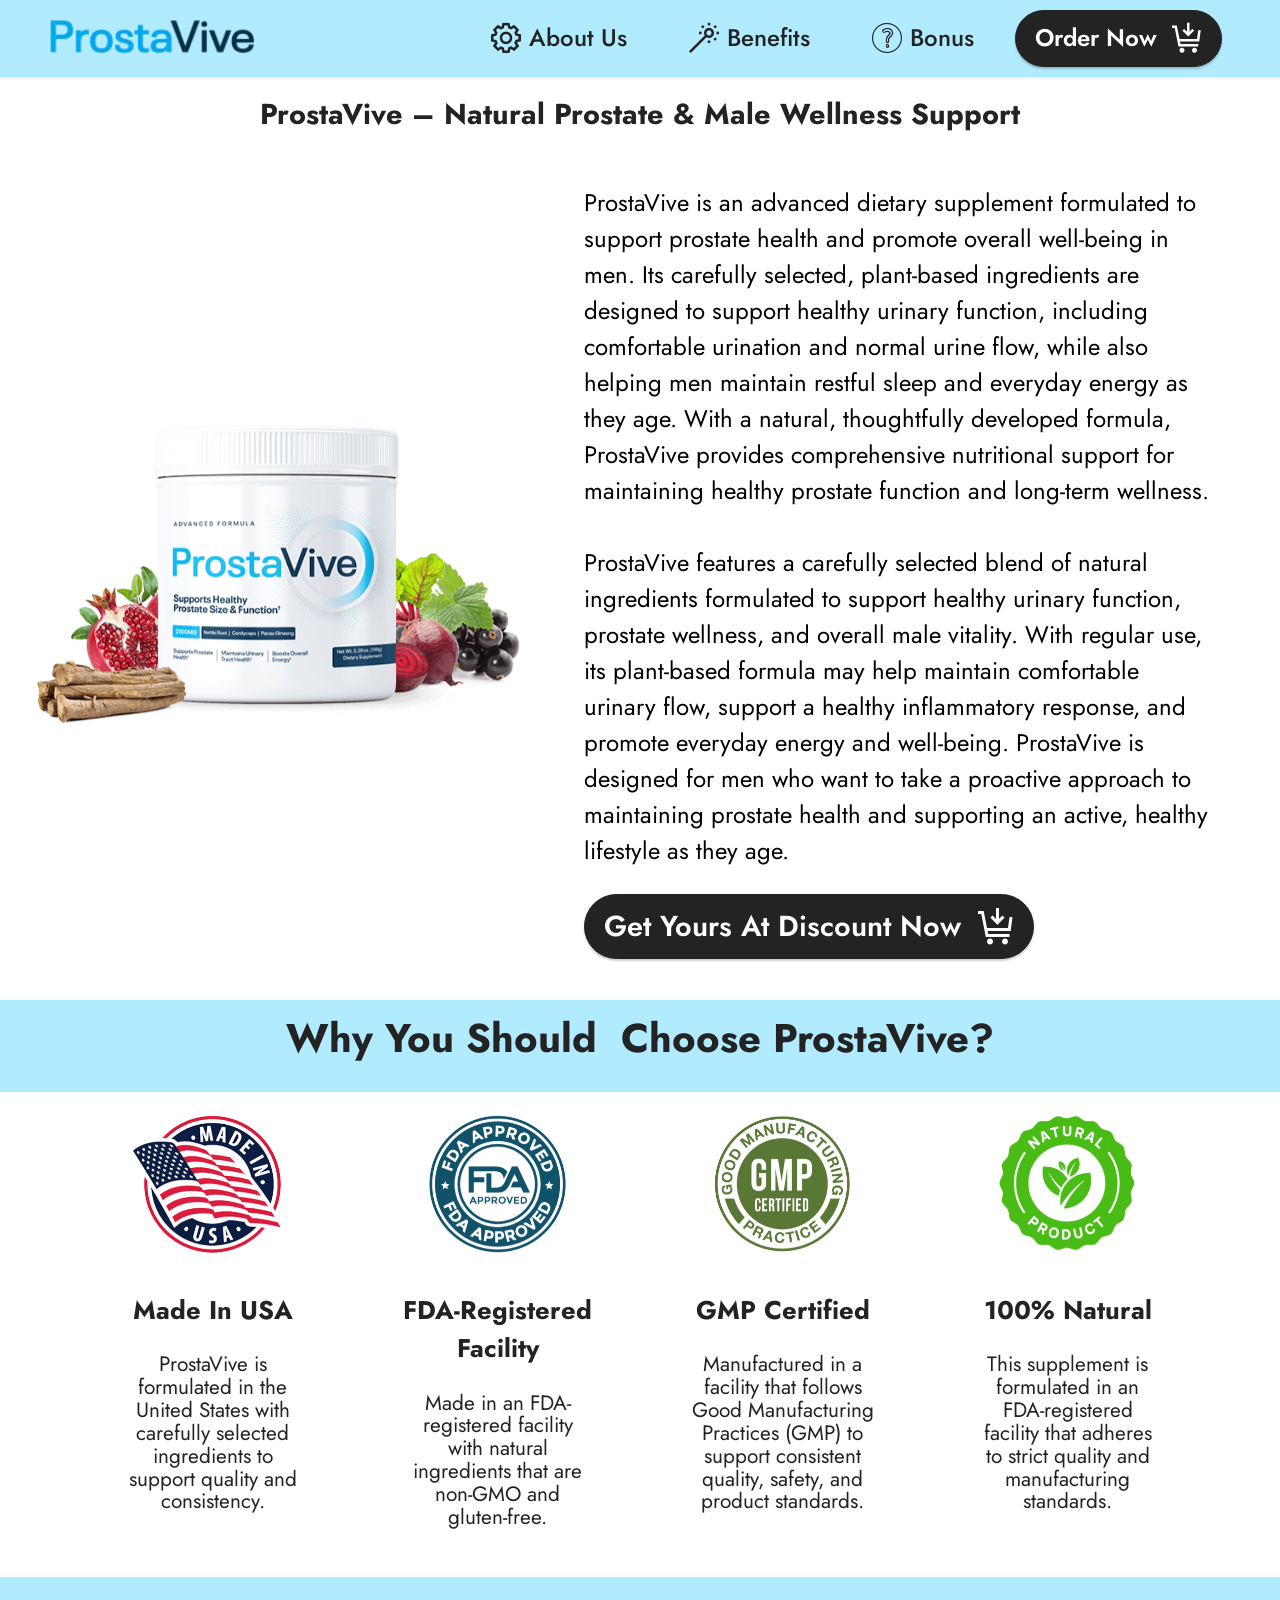
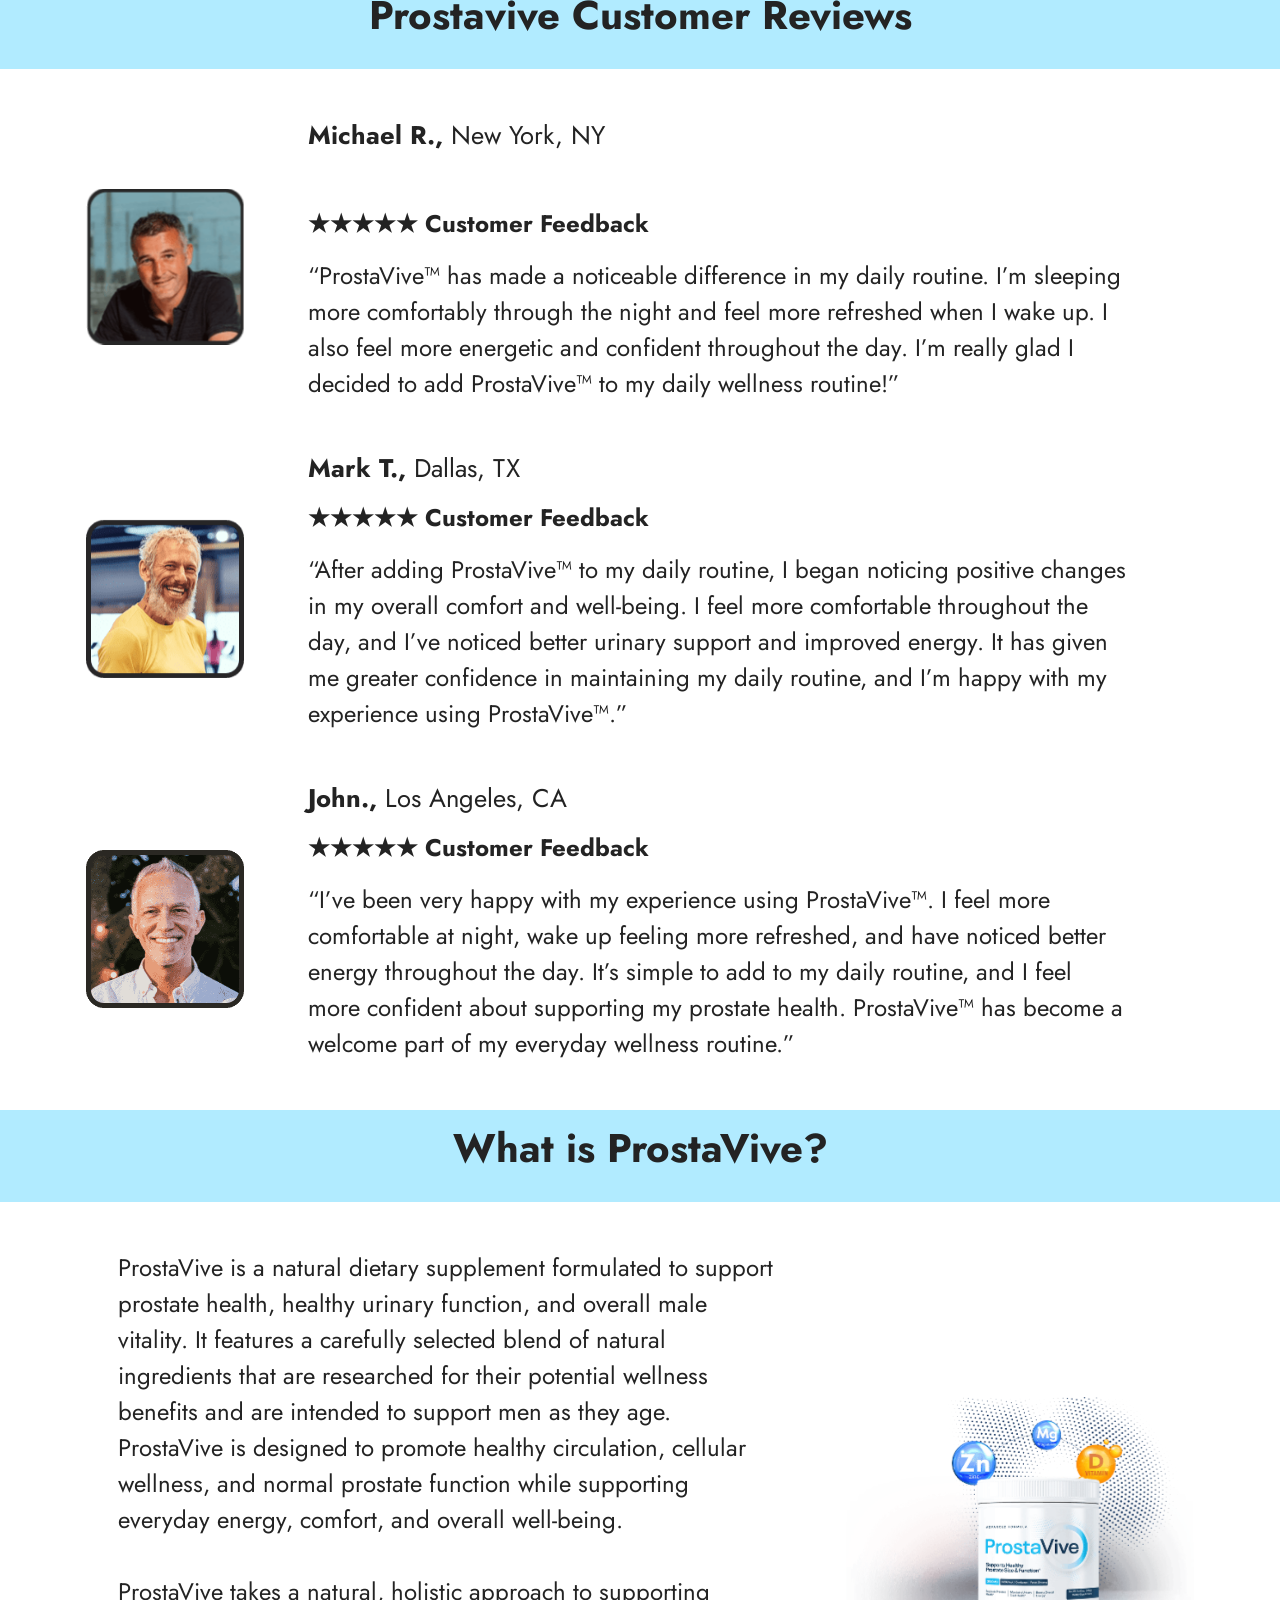
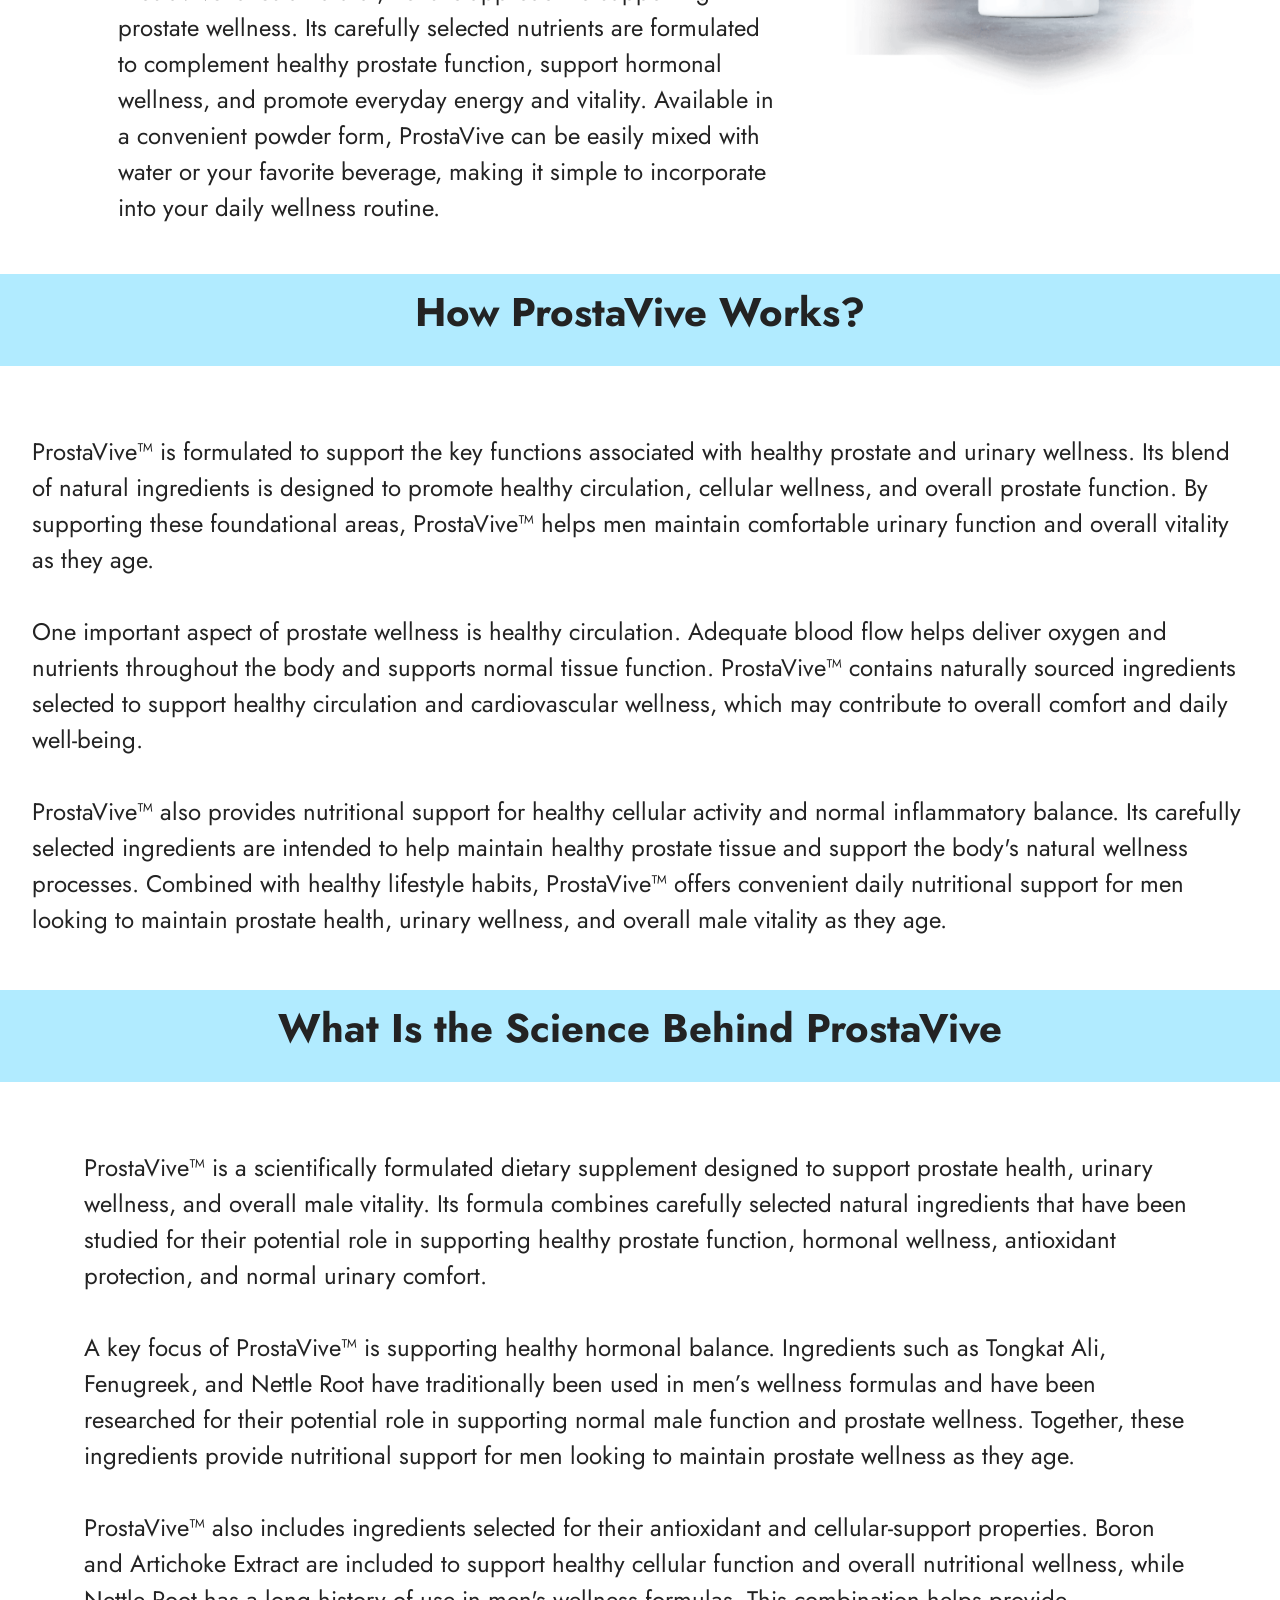
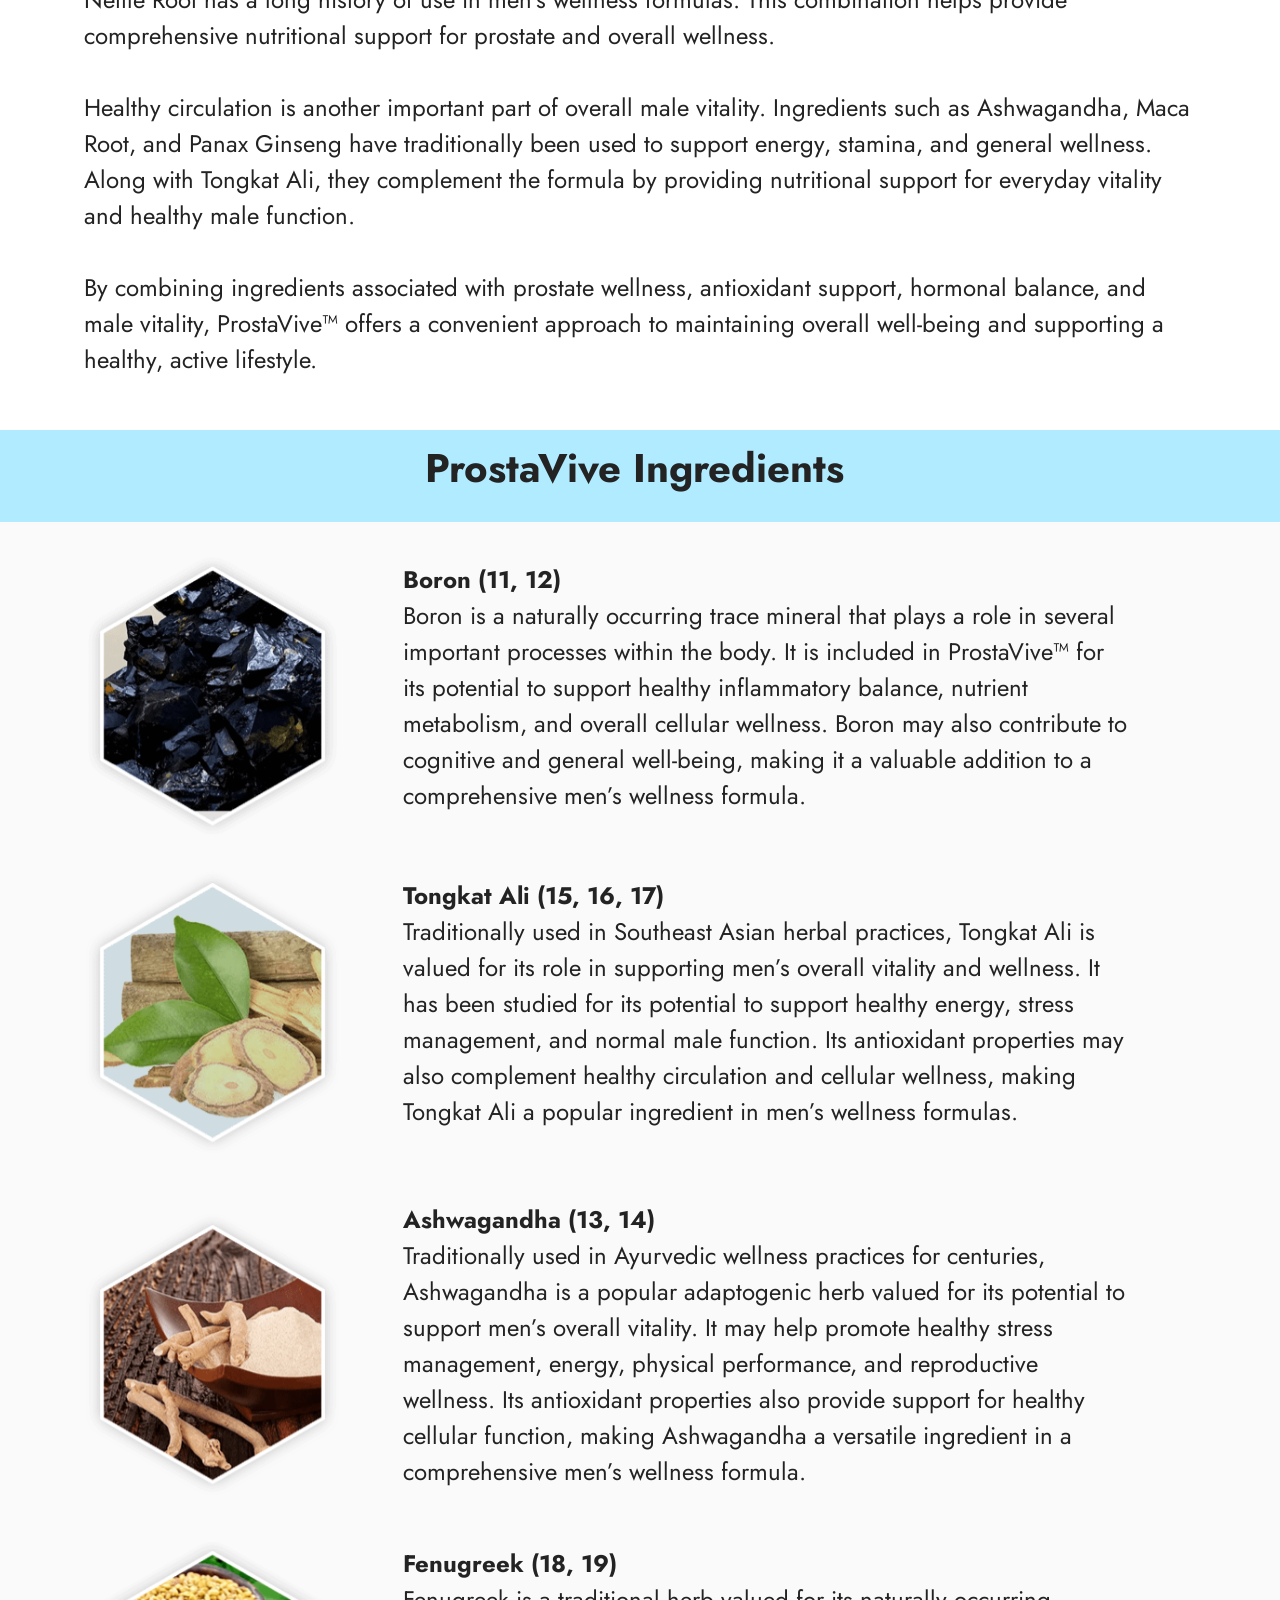
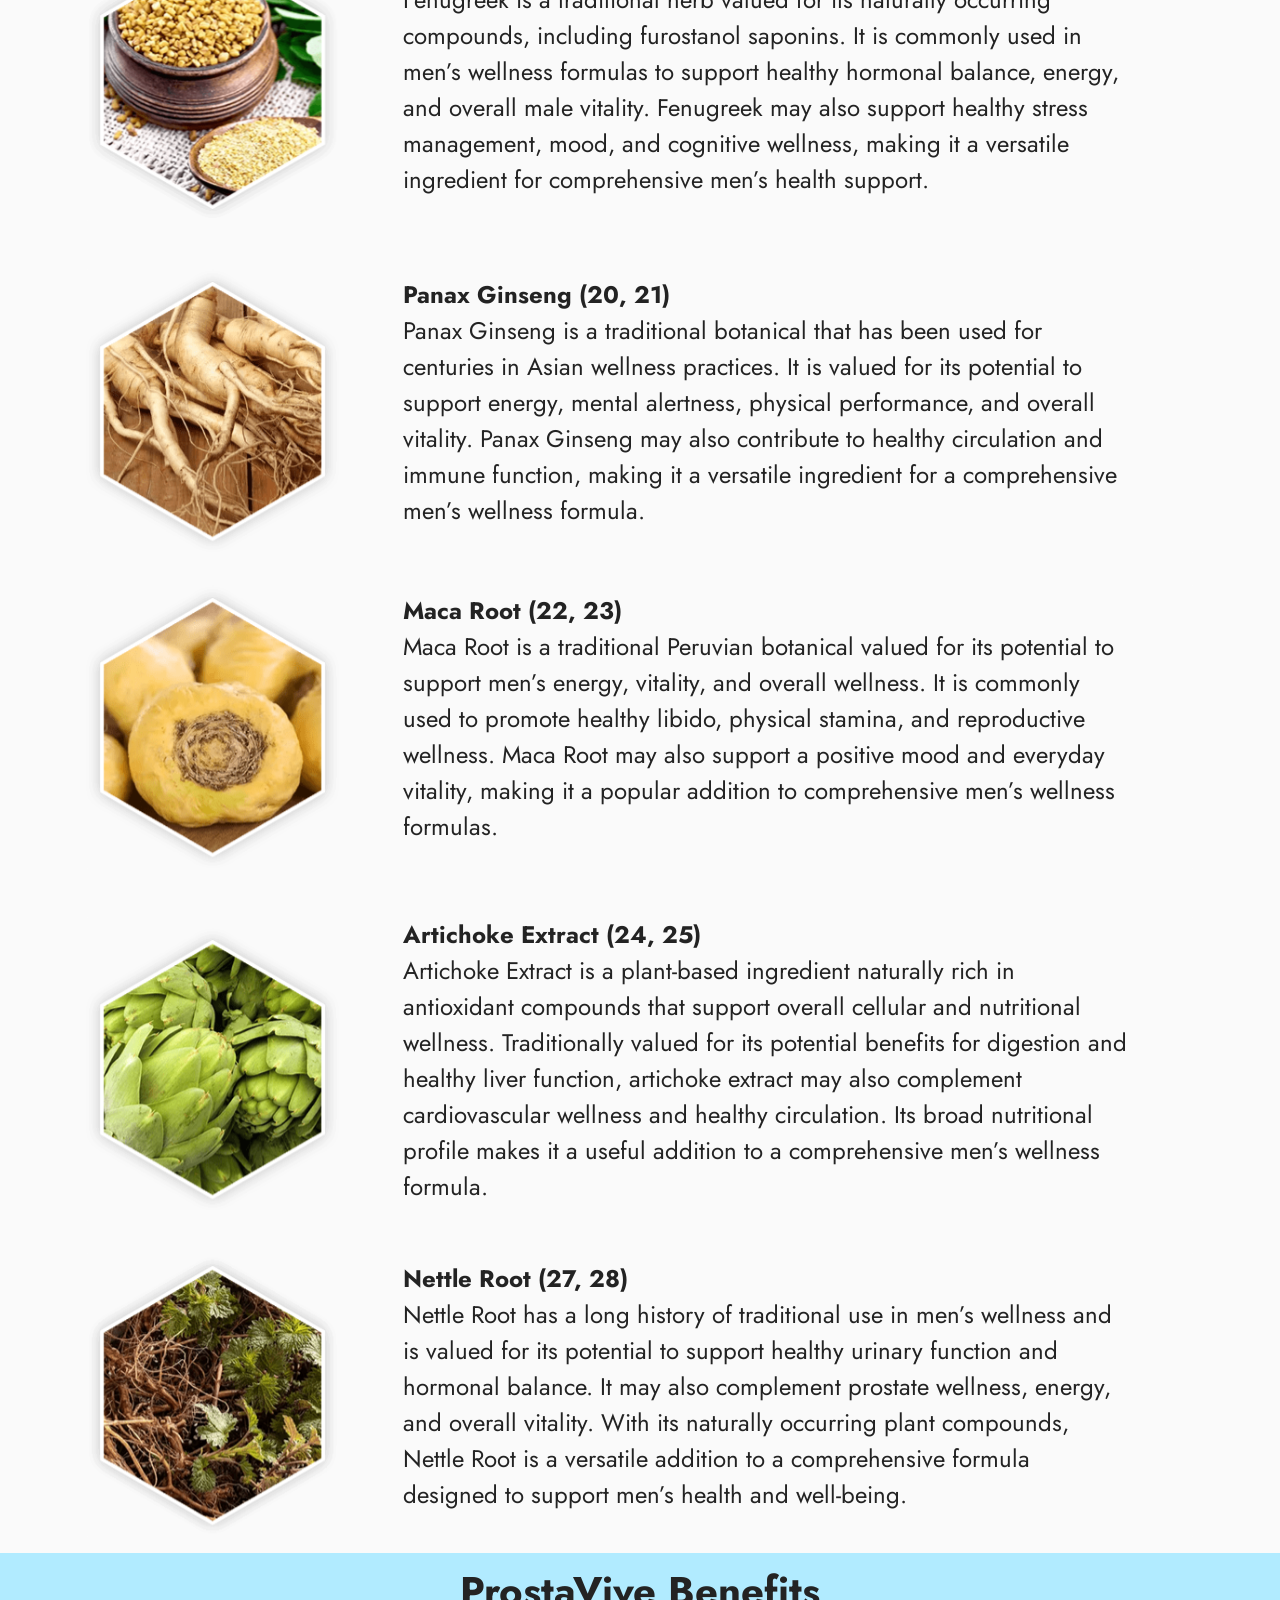
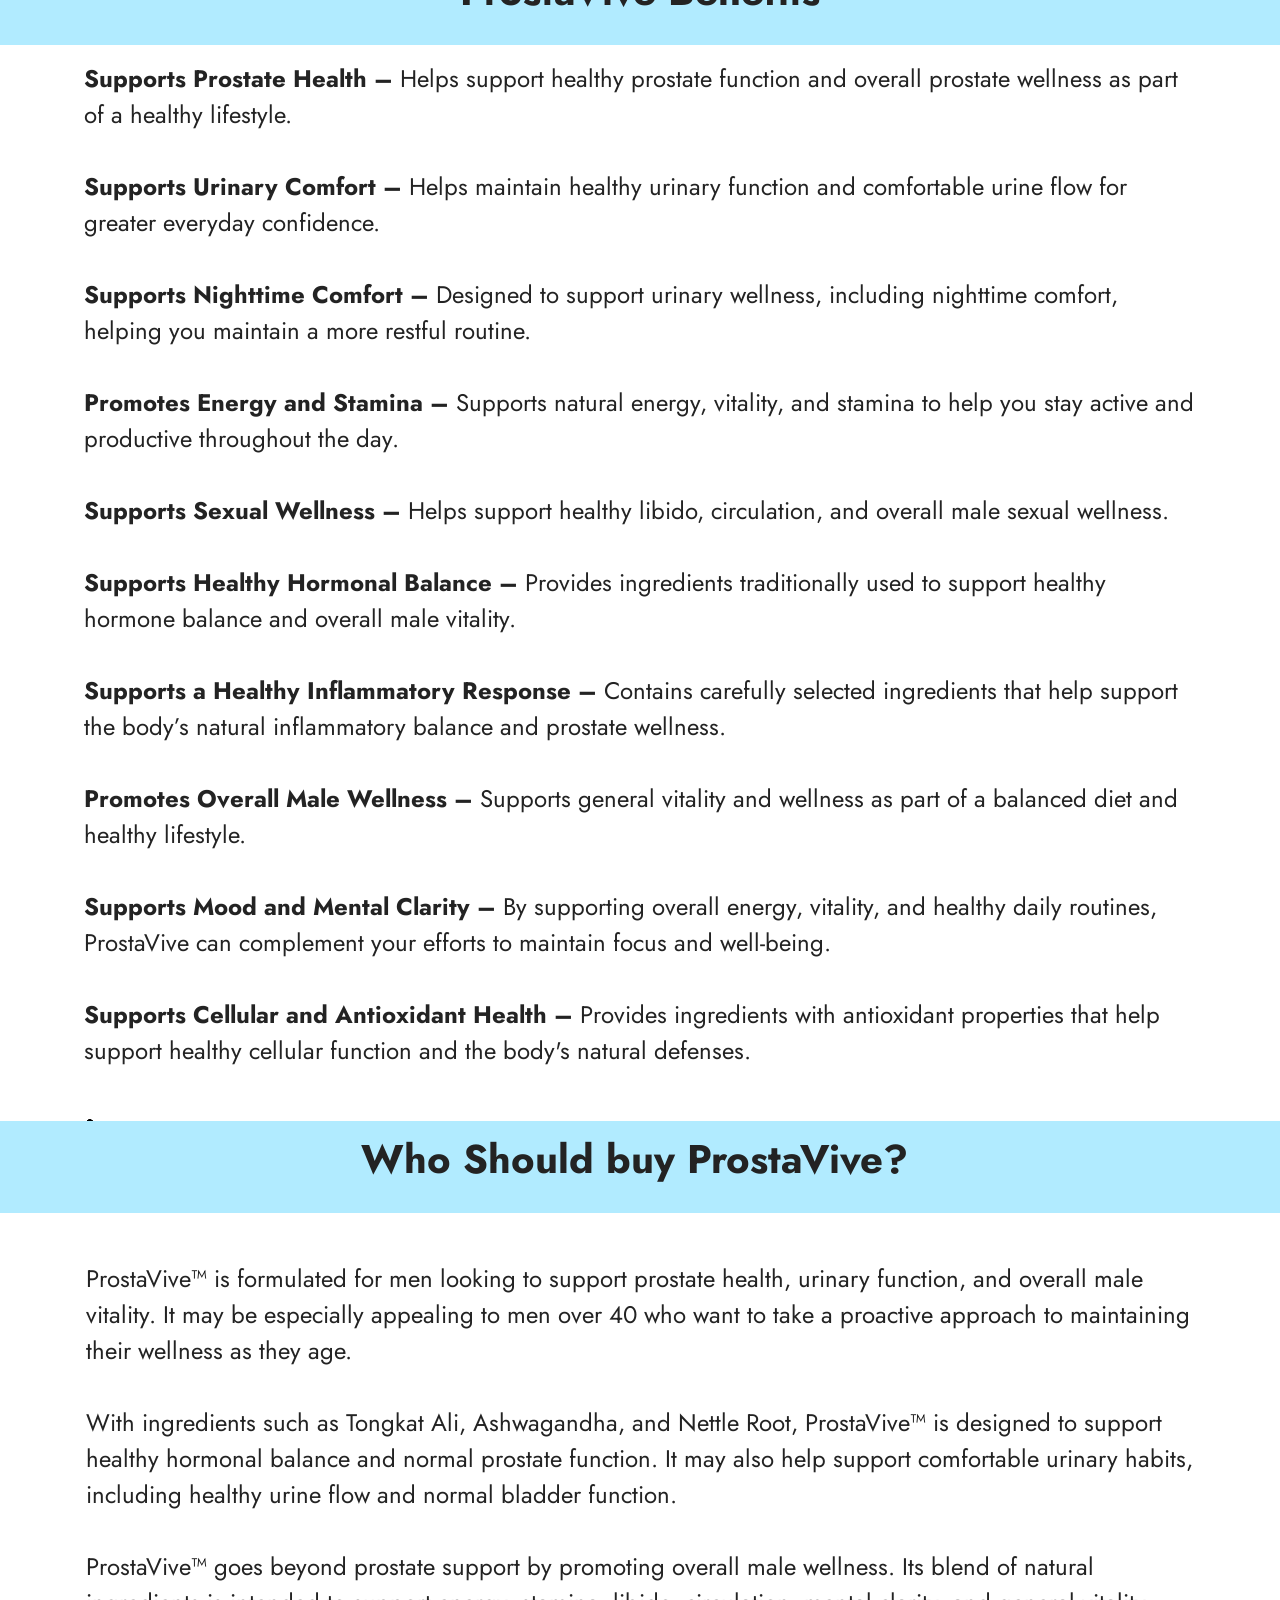
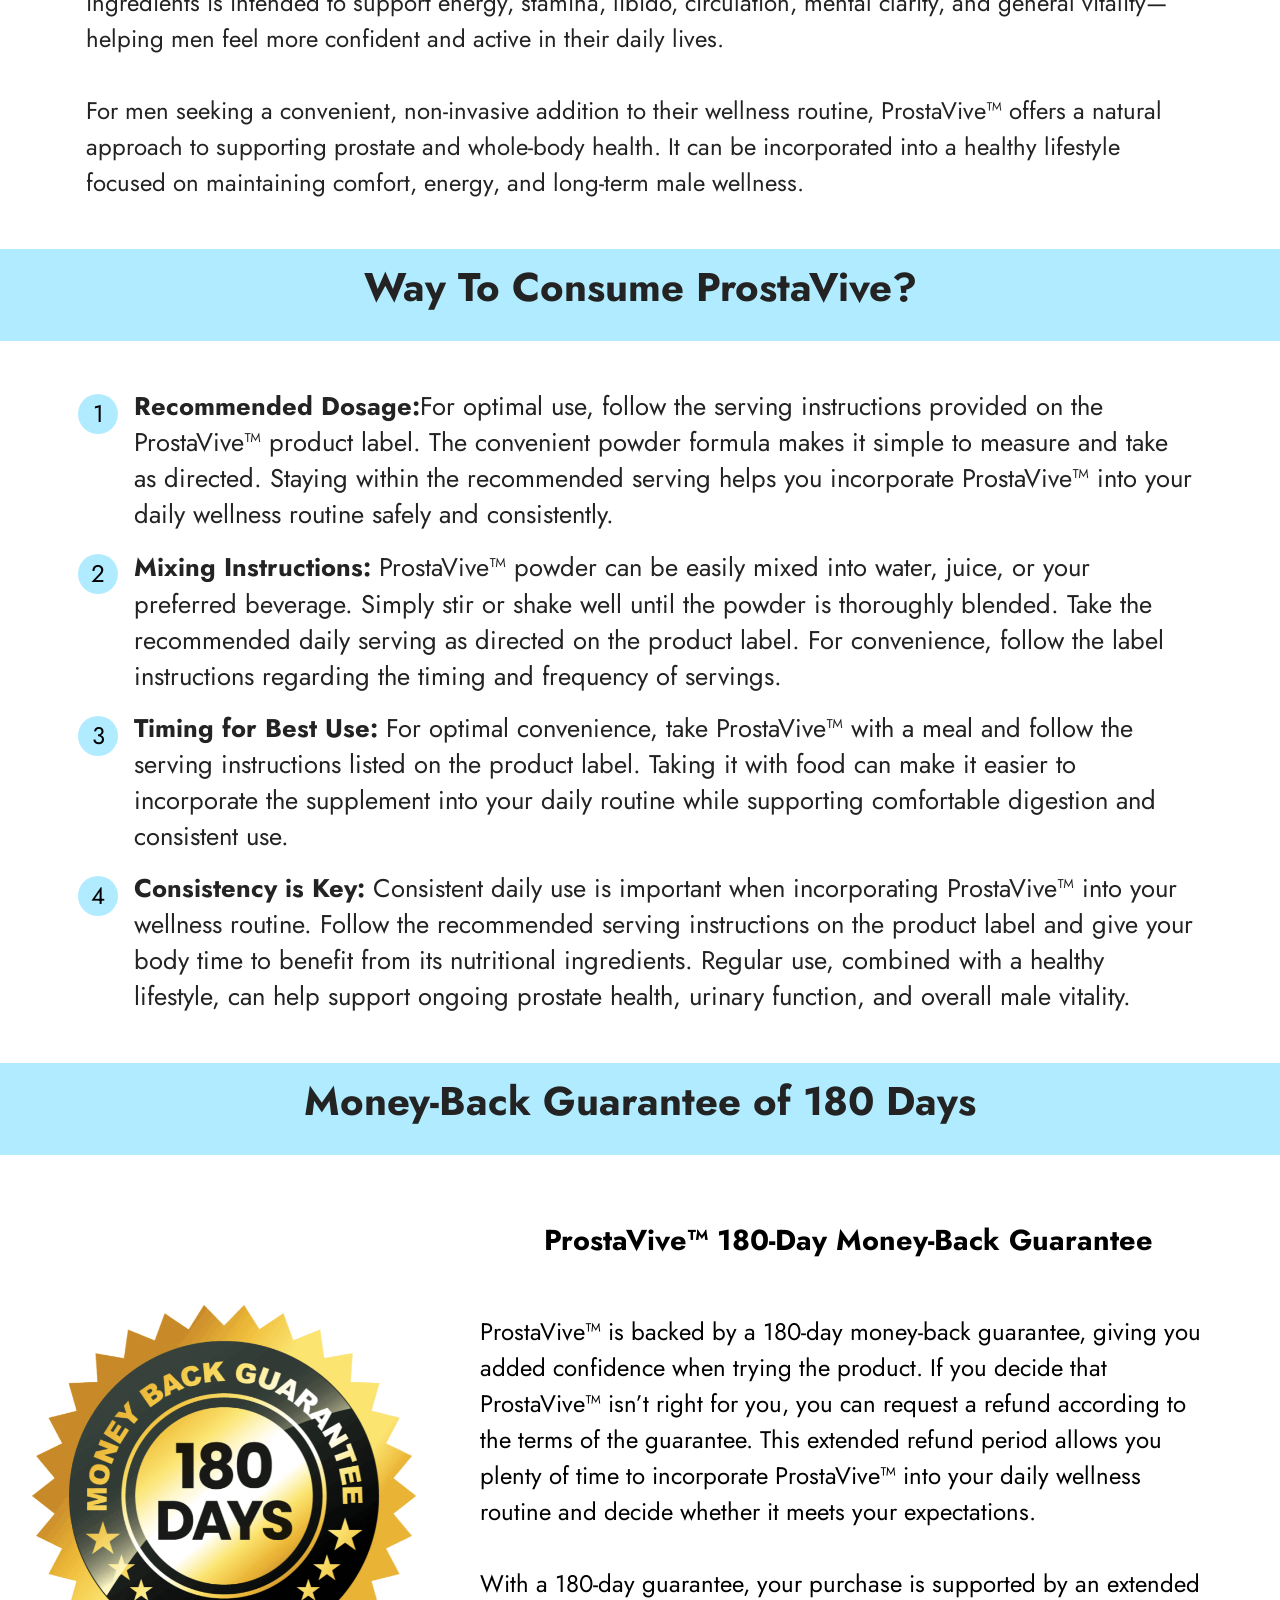
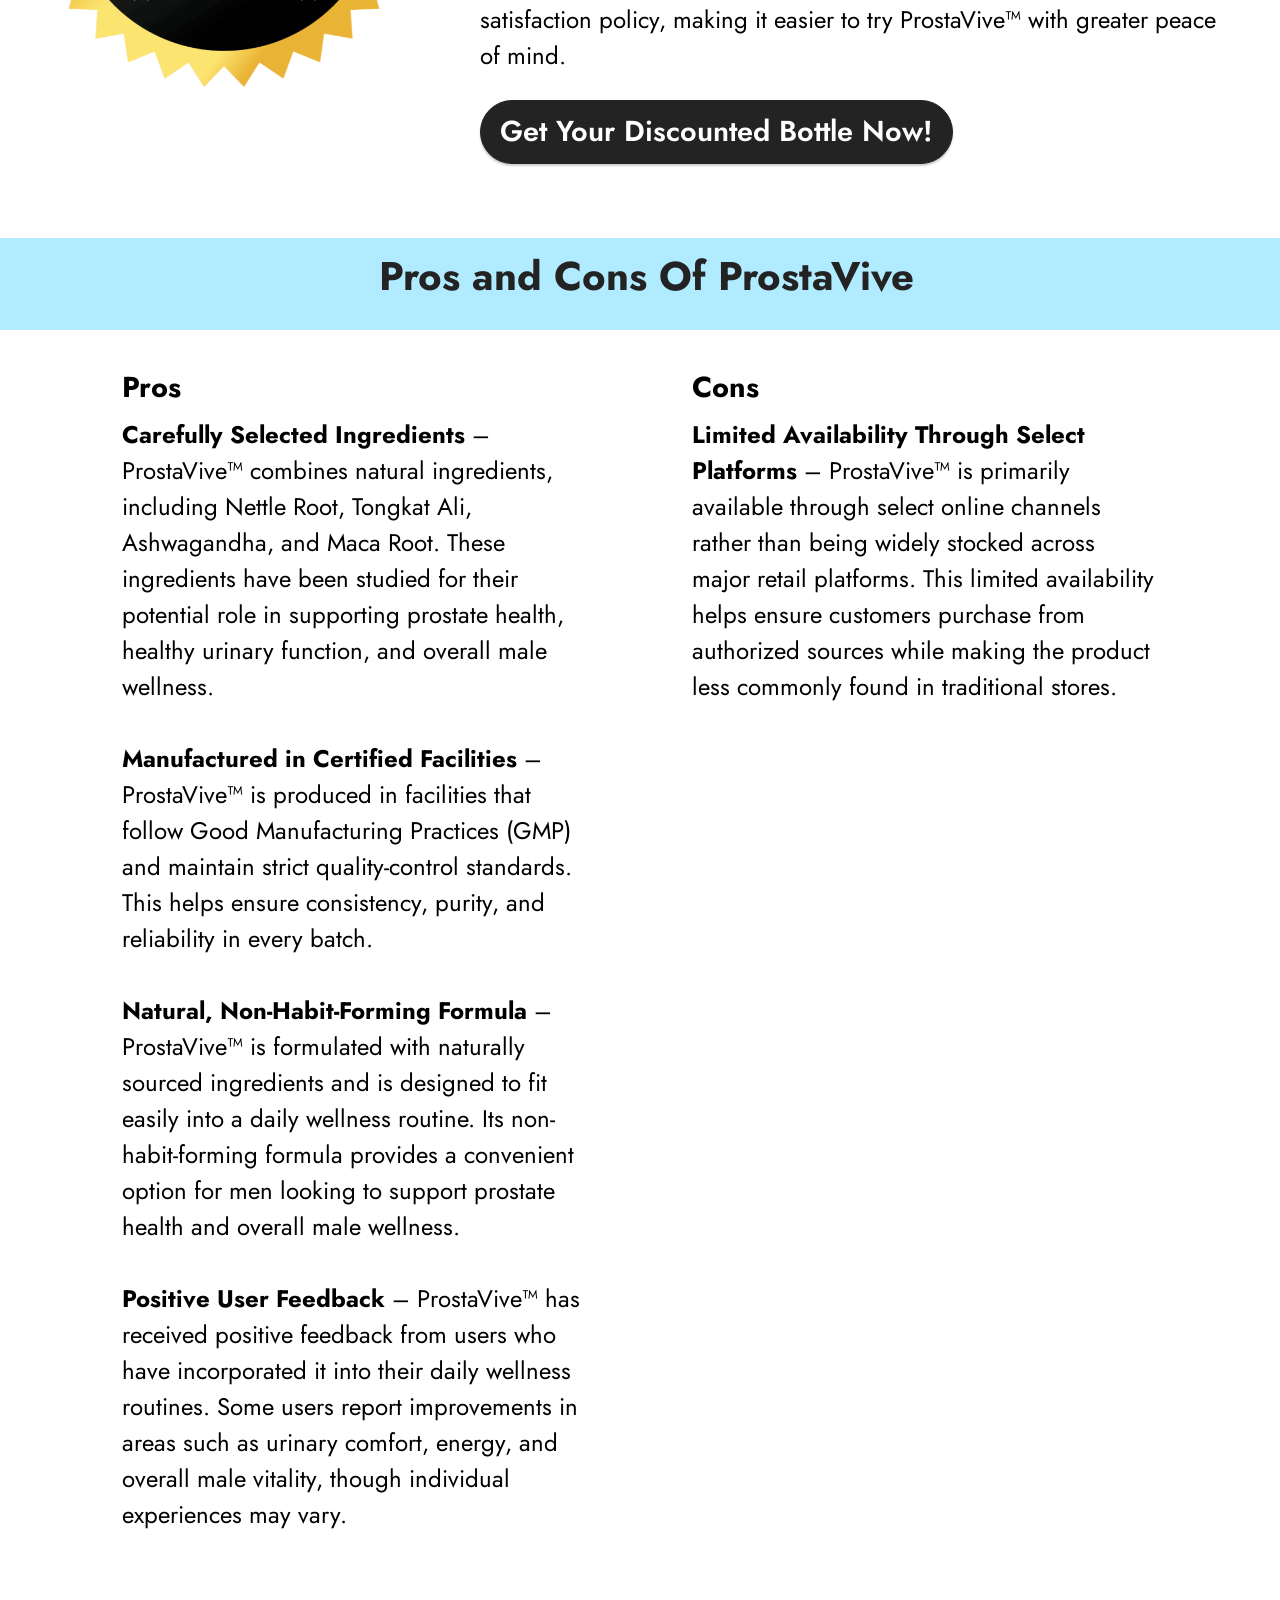
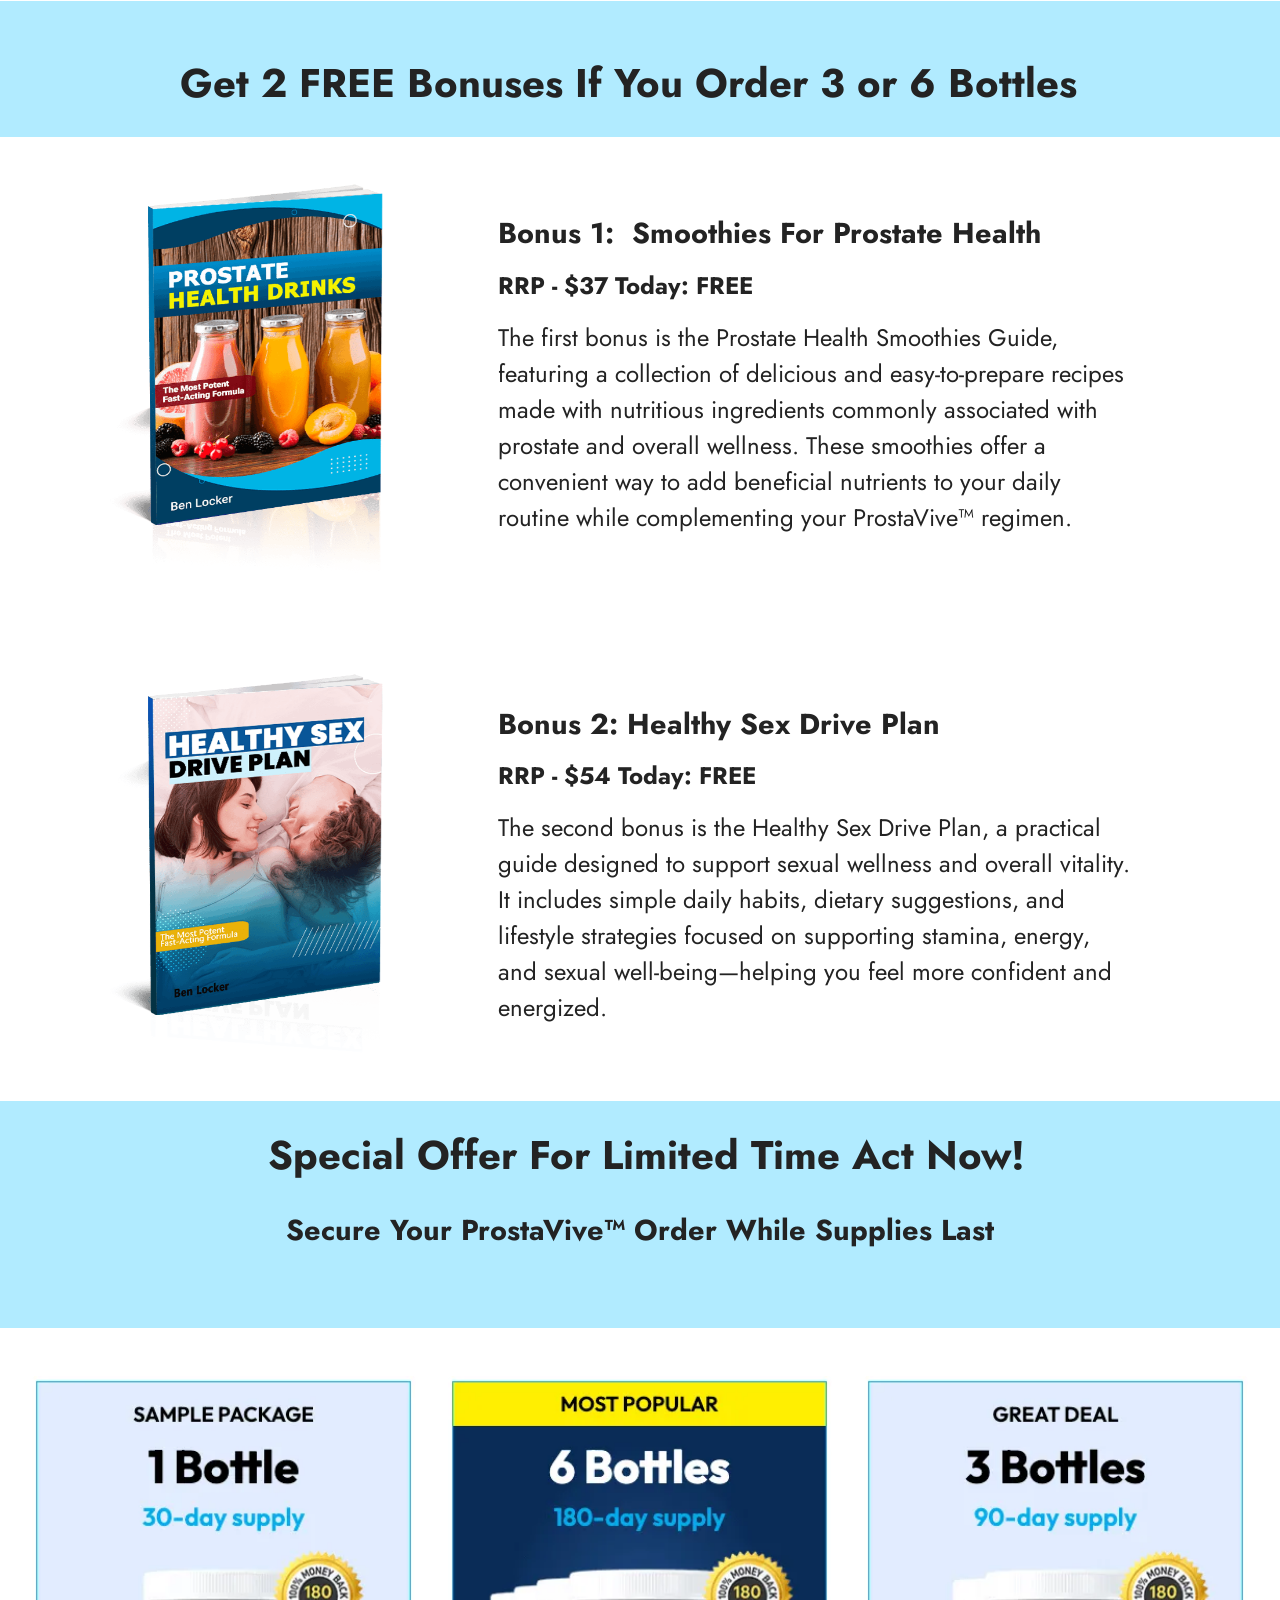
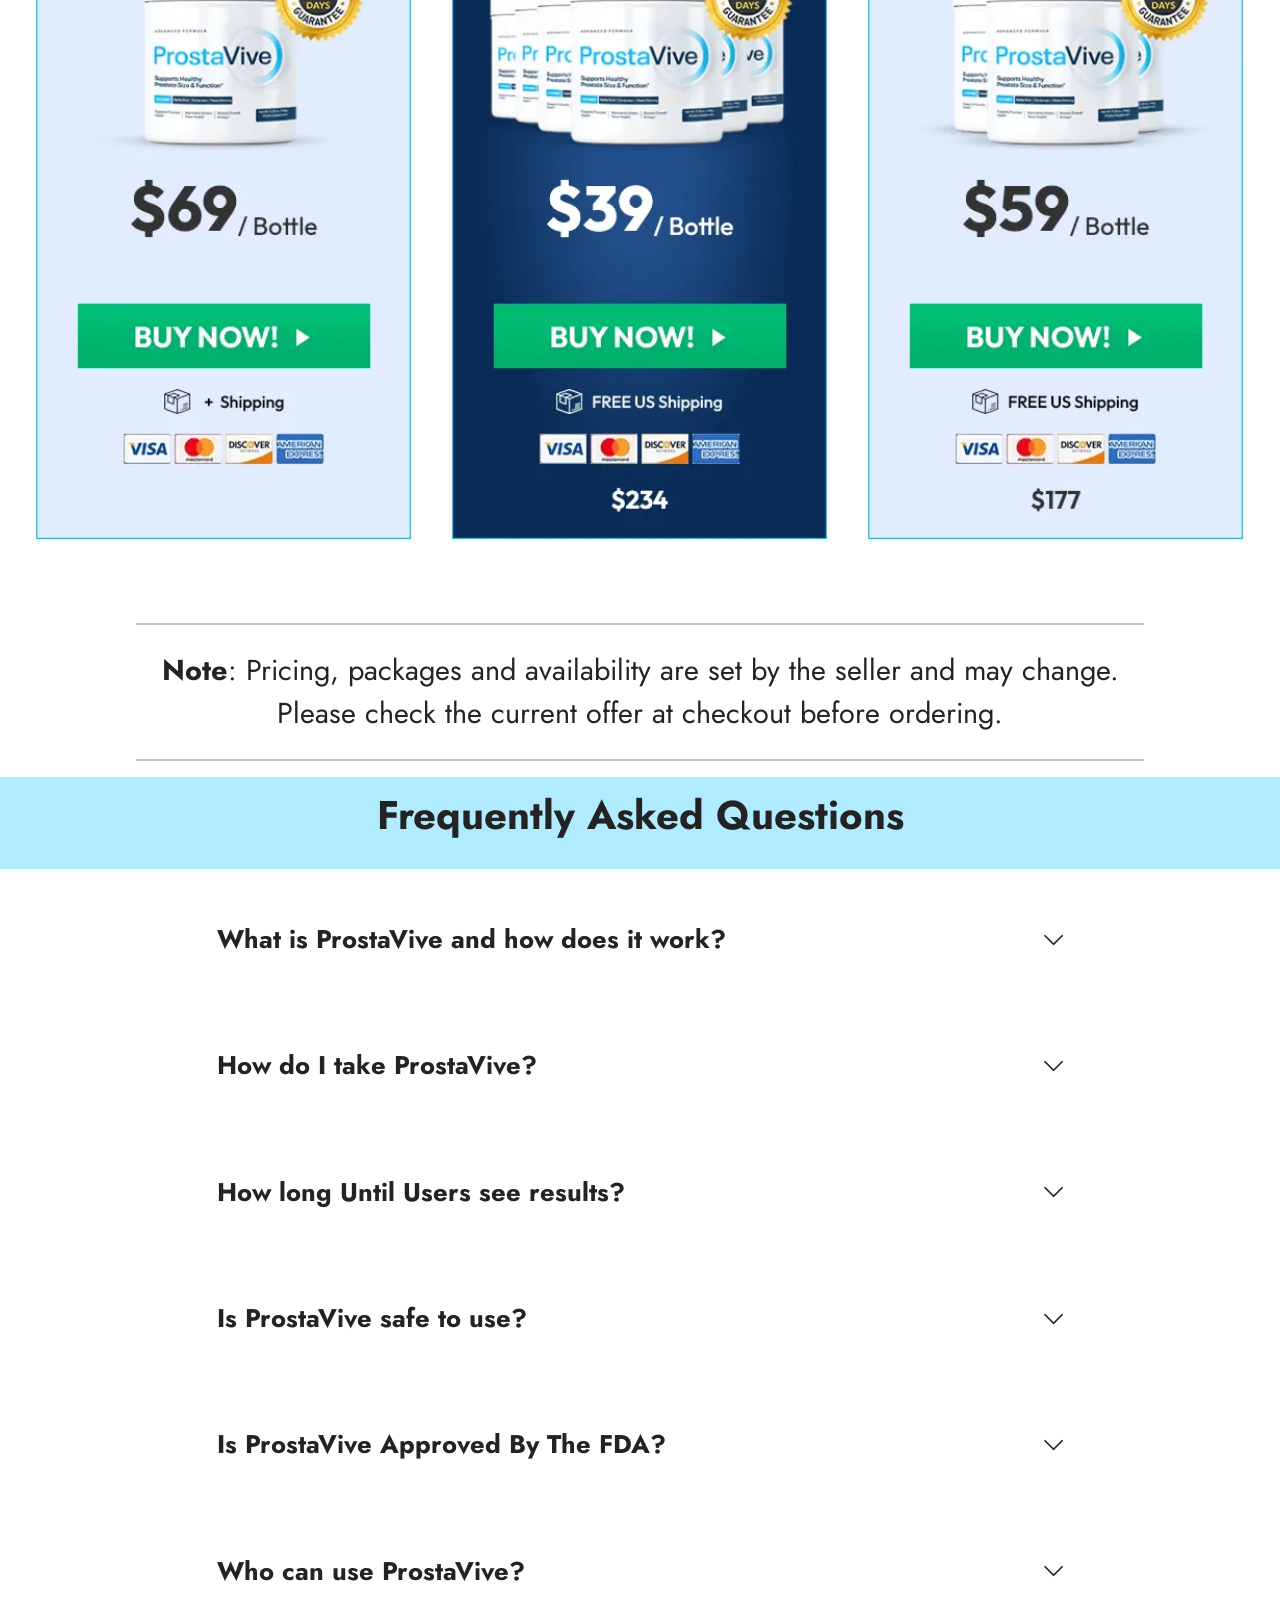
==== commit f9687726: "Update index.html" ====
--- a/index.html
+++ b/index.html
@@ -1,6 +1,17 @@
 <!DOCTYPE html>
-<html  >
+<html lang="en-us" >
 <head>
+	<meta name="msvalidate.01" content="C502622D3C9C6154D304B30B41F47983" />
+	<!-- Google tag (gtag.js) -->
+<script async src="https://www.googletagmanager.com/gtag/js?id=G-Y29HX2BEBQ"></script>
+<script>
+  window.dataLayer = window.dataLayer || [];
+  function gtag(){dataLayer.push(arguments);}
+  gtag('js', new Date());
+
+  gtag('config', 'G-Y29HX2BEBQ');
+</script>
+	<meta name="google-site-verification" content="T5gnR4YxQ00rdzx3wHln2g9mlZLgam8pT8Kg2iHc2Og" />
   <!-- Site made with Mobirise Website Builder v6.1.12, https://mobirise.com -->
   <meta charset="UTF-8">
   <meta http-equiv="X-UA-Compatible" content="IE=edge">
@@ -8,14 +19,76 @@
   <meta name="twitter:card" content="summary_large_image"/>
   <meta name="twitter:image:src" content="assets/images/index-meta.png">
   <meta property="og:image" content="assets/images/index-meta.png">
-  <meta name="twitter:title" content="Buy ProstaVive – Official Website, Price & Offer">
+  <meta name="twitter:title" content="ProstaVive Reviews 2026 – Ingredients, Price &amp; Does It Work?">
+  <meta name="twitter:description" content="Read our ProstaVive review: ingredients, how it works, benefits, pros and cons, price and the 180-day money-back guarantee, before you decide.">
+  <meta property="og:title" content="ProstaVive Reviews 2026 – Ingredients, Price &amp; Does It Work?">
+  <meta property="og:description" content="Read our ProstaVive review: ingredients, how it works, benefits, pros and cons, price and the 180-day money-back guarantee, before you decide.">
+  <meta property="og:type" content="website">
+  <meta property="og:url" content="https://www.prostaavive.store/">
+  <meta property="og:site_name" content="ProstaVive Review">
   <meta name="viewport" content="width=device-width, initial-scale=1, minimum-scale=1">
   <link rel="shortcut icon" href="assets/images/product12-809x693201-128x110.png" type="image/x-icon">
-  <meta name="description" content="ProstaVive™ official website. Learn about ProstaVive, check the latest price, special offers, and how to order online securely.
-">
+  <meta name="description" content="Read our ProstaVive review: ingredients, how it works, benefits, pros and cons, price and the 180-day money-back guarantee, before you decide.">
   
   
-  <title>"Buy ProstaVive – Official Website, Price & Offer"</title>
+  <title>ProstaVive Reviews 2026 – Ingredients, Price &amp; Does It Work?</title>
+	<link rel="canonical" href="https://www.prostaavive.store/">
+  <script type="application/ld+json">
+{
+  "@context": "https://schema.org",
+  "@type": "FAQPage",
+  "mainEntity": [
+    {
+      "@type": "Question",
+      "name": "What is ProstaVive and how does it work?",
+      "acceptedAnswer": {
+        "@type": "Answer",
+        "text": "ProstaVive™ is a dietary supplement formulated to support prostate health, healthy urinary function, and overall male wellness. It combines a blend of botanical ingredients and essential nutrients traditionally used to support urinary comfort and normal prostate function. With regular use, ProstaVive™ may help support healthy urine flow, hormonal balance, and prostate wellness as men age."
+      }
+    },
+    {
+      "@type": "Question",
+      "name": "How do I take ProstaVive?",
+      "acceptedAnswer": {
+        "@type": "Answer",
+        "text": "Simply mix one scoop of ProstaVive™ powder with water or your favorite beverage once daily. For convenient daily use, consider taking it with a meal and at the same time each day to help maintain a consistent routine."
+      }
+    },
+    {
+      "@type": "Question",
+      "name": "How long Until Users see results?",
+      "acceptedAnswer": {
+        "@type": "Answer",
+        "text": "Results may vary depending on individual factors, including your overall health and lifestyle. Some users may notice changes within the first one to two weeks, while others may require more time. Consistent use and patience are important, as individual results can vary."
+      }
+    },
+    {
+      "@type": "Question",
+      "name": "Is ProstaVive safe to use?",
+      "acceptedAnswer": {
+        "@type": "Answer",
+        "text": "Yes, ProstaVive™ is formulated with natural ingredients and is free from GMOs and synthetic additives. It is manufactured in FDA-registered, GMP-certified facilities that follow established quality and manufacturing standards. If you have a medical condition, take prescription or over-the-counter medications, or have any concerns about using dietary supplements, consult a qualified healthcare professional before use."
+      }
+    },
+    {
+      "@type": "Question",
+      "name": "Is ProstaVive Approved By The FDA?",
+      "acceptedAnswer": {
+        "@type": "Answer",
+        "text": "Dietary supplements are not approved by the FDA before they are sold, and ProstaVive™ is no exception. It is manufactured in the USA in an FDA-registered, GMP-certified facility that follows established quality and manufacturing standards."
+      }
+    },
+    {
+      "@type": "Question",
+      "name": "Who can use ProstaVive?",
+      "acceptedAnswer": {
+        "@type": "Answer",
+        "text": "ProstaVive™ is formulated for adult men seeking to support prostate health, maintain healthy urinary function, and promote overall vitality. It is not intended for women or individuals under the age of 18."
+      }
+    }
+  ]
+}
+  </script>
   <link rel="stylesheet" href="assets/web/assets/mobirise-icons2/mobirise2.css">
   <link rel="stylesheet" href="assets/web/assets/mobirise-icons/mobirise-icons.css">
   <link rel="stylesheet" href="assets/bootstrap/css/bootstrap.min.css">
@@ -152,9 +225,9 @@
                         <img src="assets/images/fda-500x300.webp" alt="ProstaVive Buy">
                     </div>
                     <div class="content-wrap">
-                        <h5 class="mbr-section-title card-title mbr-fonts-style align-center m-0 display-7"><strong>FDA Approved</strong></h5>
+                        <h5 class="mbr-section-title card-title mbr-fonts-style align-center m-0 display-7"><strong>FDA-Registered Facility</strong></h5>
                         
-                        <p class="card-text mbr-fonts-style align-center display-1"><br>We’re proud to offer a formula made with natural ingredients that is non-GMO and gluten-free.<br></p>
+                        <p class="card-text mbr-fonts-style align-center display-1"><br>Made in an FDA-registered facility with natural ingredients that are non-GMO and gluten-free.<br></p>
                         
                         
                     </div>
@@ -226,8 +299,8 @@
                     </div>
                     <div class="col-12 col-md">
                         <div class="card-box">
-                            <h5 class="card-title mbr-fonts-style m-0 mb-3 display-7"><strong>Michael R., </strong>New York,TX<div><strong><br></strong></div></h5>
-                            <h6 class="card-subtitle mbr-fonts-style mb-3 display-4"><strong>★★★★★ Verified Purchase</strong></h6>
+                            <h5 class="card-title mbr-fonts-style m-0 mb-3 display-7"><strong>Michael R., </strong>New York, NY<div><strong><br></strong></div></h5>
+                            <h6 class="card-subtitle mbr-fonts-style mb-3 display-4"><strong>★★★★★ Customer Feedback</strong></h6>
                             <p class="mbr-text mbr-fonts-style display-4">“ProstaVive™ has made a noticeable difference in my daily routine. I’m sleeping more comfortably through the night and feel more refreshed when I wake up. I also feel more energetic and confident throughout the day. I’m really glad I decided to add ProstaVive™ to my daily wellness routine!”<br></p>
                             
                         </div>
@@ -246,7 +319,7 @@
                     <div class="col-12 col-md">
                         <div class="card-box">
                             <h5 class="card-title mbr-fonts-style m-0 mb-3 display-7"><strong>Mark T., </strong>Dallas, TX&nbsp;</h5>
-                            <h6 class="card-subtitle mbr-fonts-style mb-3 display-4"><strong>★★★★★ Verified Purchase</strong></h6>
+                            <h6 class="card-subtitle mbr-fonts-style mb-3 display-4"><strong>★★★★★ Customer Feedback</strong></h6>
                             <p class="mbr-text mbr-fonts-style display-4">“After adding ProstaVive™ to my daily routine, I began noticing positive changes in my overall comfort and well-being. I feel more comfortable throughout the day, and I’ve noticed better urinary support and improved energy. It has given me greater confidence in maintaining my daily routine, and I’m happy with my experience using ProstaVive™.”<br></p>
                             
                         </div>
@@ -265,7 +338,7 @@
                     <div class="col-12 col-md">
                         <div class="card-box">
                             <h5 class="card-title mbr-fonts-style m-0 mb-3 display-7"><strong>John., </strong>Los Angeles, CA</h5>
-                            <h6 class="card-subtitle mbr-fonts-style mb-3 display-4"><div><strong>★★★★★ Verified Purchase</strong></div></h6>
+                            <h6 class="card-subtitle mbr-fonts-style mb-3 display-4"><div><strong>★★★★★ Customer Feedback</strong></div></h6>
                             <p class="mbr-text mbr-fonts-style display-4">“I’ve been very happy with my experience using ProstaVive™. I feel more comfortable at night, wake up feeling more refreshed, and have noticed better energy throughout the day. It’s simple to add to my daily routine, and I feel more confident about supporting my prostate health. ProstaVive™ has become a welcome part of my everyday wellness routine.”<br></p>
                             
                         </div>
@@ -368,7 +441,7 @@
             <div class="col-md-12 col-lg-11">
                 
                 
-                <p class="mbr-text mbr-fonts-style display-4"><br>ProstaVive™ is a scientifically formulated dietary supplement designed to support prostate health, urinary wellness, and overall male vitality. Its formula combines carefully selected natural ingredients that have been studied for their potential role in supporting healthy prostate function, hormonal wellness, antioxidant protection, and normal urinary comfort.<br><br>A key focus of ProstaVive™ is supporting healthy hormonal balance. Ingredients such as Saw Palmetto and Beta-Sitosterol are commonly included in prostate-support formulas and have been researched for their potential role in maintaining normal prostate function. Together, these ingredients provide nutritional support for men looking to maintain prostate wellness as they age.<br><br>ProstaVive™ also includes ingredients selected for their antioxidant and cellular-support properties. Pygeum Africanum and Nettle Root have a history of use in men's wellness formulas, while Zinc and Selenium provide essential nutrients that contribute to normal antioxidant defenses and healthy cellular function. This combination helps provide comprehensive nutritional support for prostate and overall wellness.<br><br>Healthy circulation is another important part of overall male vitality. Ingredients such as Ashwagandha and Maca Root have traditionally been used to support energy, stamina, and general wellness. Along with Maca Root and Tongkat Ali, they complement the formula by providing nutritional support for everyday vitality and healthy male function.<br><br>By combining ingredients associated with prostate wellness, antioxidant support, hormonal balance, and male vitality, ProstaVive™ offers a convenient approach to maintaining overall well-being and supporting a healthy, active lifestyle.<br><br></p>
+                <p class="mbr-text mbr-fonts-style display-4"><br>ProstaVive™ is a scientifically formulated dietary supplement designed to support prostate health, urinary wellness, and overall male vitality. Its formula combines carefully selected natural ingredients that have been studied for their potential role in supporting healthy prostate function, hormonal wellness, antioxidant protection, and normal urinary comfort.<br><br>A key focus of ProstaVive™ is supporting healthy hormonal balance. Ingredients such as Tongkat Ali, Fenugreek, and Nettle Root have traditionally been used in men’s wellness formulas and have been researched for their potential role in supporting normal male function and prostate wellness. Together, these ingredients provide nutritional support for men looking to maintain prostate wellness as they age.<br><br>ProstaVive™ also includes ingredients selected for their antioxidant and cellular-support properties. Boron and Artichoke Extract are included to support healthy cellular function and overall nutritional wellness, while Nettle Root has a long history of use in men's wellness formulas. This combination helps provide comprehensive nutritional support for prostate and overall wellness.<br><br>Healthy circulation is another important part of overall male vitality. Ingredients such as Ashwagandha, Maca Root, and Panax Ginseng have traditionally been used to support energy, stamina, and general wellness. Along with Tongkat Ali, they complement the formula by providing nutritional support for everyday vitality and healthy male function.<br><br>By combining ingredients associated with prostate wellness, antioxidant support, hormonal balance, and male vitality, ProstaVive™ offers a convenient approach to maintaining overall well-being and supporting a healthy, active lifestyle.<br><br></p>
             </div>
         </div>
     </div>
@@ -689,7 +762,7 @@
             <div class="col-md-12 col-lg-12">
                 
                 
-                <p class="mbr-text mbr-fonts-style display-4">ProstaVive™ is formulated for men looking to support prostate health, urinary function, and overall male vitality. It may be especially appealing to men over 40 who want to take a proactive approach to maintaining their wellness as they age.<br><br>With ingredients such as Saw Palmetto, Tongkat Ali, and Ashwagandha, ProstaVive™ is designed to support healthy hormonal balance and normal prostate function. It may also help support comfortable urinary habits, including healthy urine flow and normal bladder function.<br><br>ProstaVive™ goes beyond prostate support by promoting overall male wellness. Its blend of natural ingredients is intended to support energy, stamina, libido, circulation, mental clarity, and general vitality—helping men feel more confident and active in their daily lives.<br><br>For men seeking a convenient, non-invasive addition to their wellness routine, ProstaVive™ offers a natural approach to supporting prostate and whole-body health. It can be incorporated into a healthy lifestyle focused on maintaining comfort, energy, and long-term male wellness.<br></p>
+                <p class="mbr-text mbr-fonts-style display-4">ProstaVive™ is formulated for men looking to support prostate health, urinary function, and overall male vitality. It may be especially appealing to men over 40 who want to take a proactive approach to maintaining their wellness as they age.<br><br>With ingredients such as Tongkat Ali, Ashwagandha, and Nettle Root, ProstaVive™ is designed to support healthy hormonal balance and normal prostate function. It may also help support comfortable urinary habits, including healthy urine flow and normal bladder function.<br><br>ProstaVive™ goes beyond prostate support by promoting overall male wellness. Its blend of natural ingredients is intended to support energy, stamina, libido, circulation, mental clarity, and general vitality—helping men feel more confident and active in their daily lives.<br><br>For men seeking a convenient, non-invasive addition to their wellness routine, ProstaVive™ offers a natural approach to supporting prostate and whole-body health. It can be incorporated into a healthy lifestyle focused on maintaining comfort, energy, and long-term male wellness.<br></p>
             </div>
         </div>
     </div>
@@ -798,7 +871,7 @@
             
             <h5 class="card-title mbr-fonts-style display-5">
               <strong>Pros</strong></h5>
-            <p class="card-text mbr-fonts-style display-4"><strong>Clinically Researched Ingredients</strong> – ProstaVive™ combines carefully selected natural ingredients, including Saw Palmetto, Beta-Sitosterol, Pygeum, and Nettle Root. These ingredients have been studied for their potential role in supporting prostate health, healthy urinary function, and overall male wellness.<br>
+            <p class="card-text mbr-fonts-style display-4"><strong>Carefully Selected Ingredients</strong> – ProstaVive™ combines natural ingredients, including Nettle Root, Tongkat Ali, Ashwagandha, and Maca Root. These ingredients have been studied for their potential role in supporting prostate health, healthy urinary function, and overall male wellness.<br>
 <br><strong>Manufactured in Certified Facilities</strong> – ProstaVive™ is produced in facilities that follow Good Manufacturing Practices (GMP) and maintain strict quality-control standards. This helps ensure consistency, purity, and reliability in every batch.<br>
 <br><strong>Natural, Non-Habit-Forming Formula</strong> – ProstaVive™ is formulated with naturally sourced ingredients and is designed to fit easily into a daily wellness routine. Its non-habit-forming formula provides a convenient option for men looking to support prostate health and overall male wellness.<br>
 <br><strong>Positive User Feedback</strong> – ProstaVive™ has received positive feedback from users who have incorporated it into their daily wellness routines. Some users report improvements in areas such as urinary comfort, energy, and overall male vitality, though individual experiences may vary.<br></p>
@@ -946,7 +1019,7 @@
         <div class="row justify-content-center">
             <div class="col-md-12 col-lg-10">
                 <hr class="line">
-                <p class="mbr-text align-center mbr-fonts-style my-4 display-5"><strong>WARNING</strong>: Limited availability! Secure your ProstaVive™ bottle now while your special discount is still available. Don’t miss your opportunity to save.<br></p>
+                <p class="mbr-text align-center mbr-fonts-style my-4 display-5"><strong>Note</strong>: Pricing, packages and availability are set by the seller and may change. Please check the current offer at checkout before ordering.<br></p>
                 <hr class="line">
             </div>
         </div>
@@ -1039,7 +1112,7 @@
 							</div>
 							<div id="collapse5_34" class="panel-collapse noScroll collapse" role="tabpanel" aria-labelledby="headingOne" data-parent="#accordion" data-bs-parent="#bootstrap-accordion_34">
 								<div class="panel-body">
-									<p class="mbr-fonts-style panel-text display-4">ProstaVive™ is manufactured in the USA in a GMP-certified facility that follows established quality and manufacturing standards.<br></p>
+									<p class="mbr-fonts-style panel-text display-4">Dietary supplements are not approved by the FDA before they are sold, and ProstaVive™ is no exception. It is manufactured in the USA in an FDA-registered, GMP-certified facility that follows established quality and manufacturing standards.<br></p>
 								</div>
 							</div>
 						</div>
@@ -1163,7 +1236,7 @@
             <div class="col-12 col-lg-5">
                 <div class="image-wrapper">
                     <a href="https://709307f1n06vftac084h366rbu.hop.clickbank.net/?&traffic_source=website&extclid=abhi135"><img src="assets/images/6-bottle-imgupscaler.ai-v1fast-2k-1036x660.webp" alt="prosta_vive"></a>
-                    <p class="mbr-description mbr-fonts-style mt-2 align-center display-5">Regular Price: $129/Per Bottle</p>
+                    <p class="mbr-description mbr-fonts-style mt-2 align-center display-5">Check the checkout page for current pricing</p>
                 </div>
             </div>
         </div>
@@ -1182,8 +1255,8 @@
             <div class="col-12 col-lg-10">
                 
                 
-                <p class="mbr-text mbr-fonts-style mbr-white display-2"><strong>Today Only for:&nbsp;$39 Per Bottle</strong><br></p>
-                <div class="mbr-section-btn mt-3"><a class="btn btn-black display-5" href="https://709307f1n06vftac084h366rbu.hop.clickbank.net/?&traffic_source=website&extclid=abhi135"><span class="mobi-mbri mobi-mbri-cart-add mbr-iconfont mbr-iconfont-btn"></span>CLAIM YOUR 60% DISCOUNT NOW&nbsp;</a></div>
+                <p class="mbr-text mbr-fonts-style mbr-white display-2"><strong>As Low As $39 Per Bottle</strong><br></p>
+                <div class="mbr-section-btn mt-3"><a class="btn btn-black display-5" href="https://709307f1n06vftac084h366rbu.hop.clickbank.net/?&traffic_source=website&extclid=abhi135"><span class="mobi-mbri mobi-mbri-cart-add mbr-iconfont mbr-iconfont-btn"></span>SEE THE CURRENT OFFER&nbsp;</a></div>
             </div>
         </div>
     </div>
